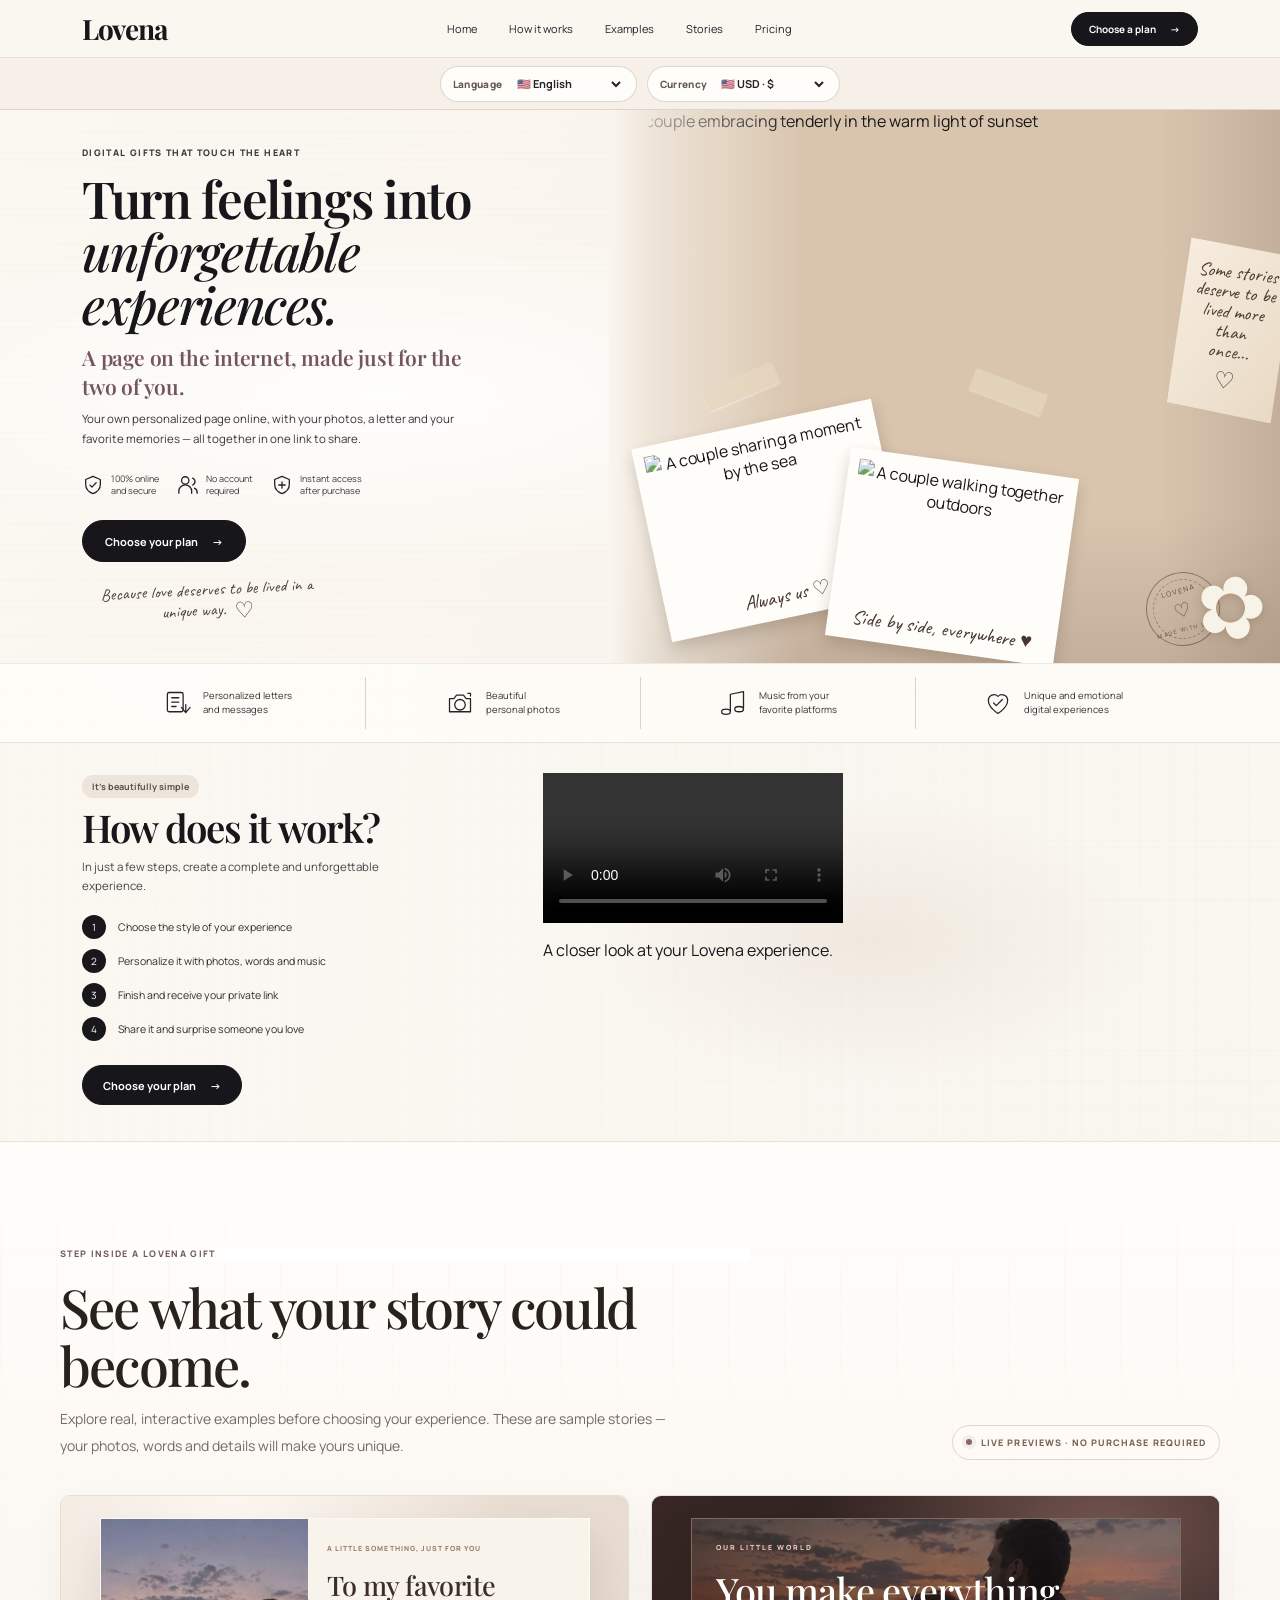
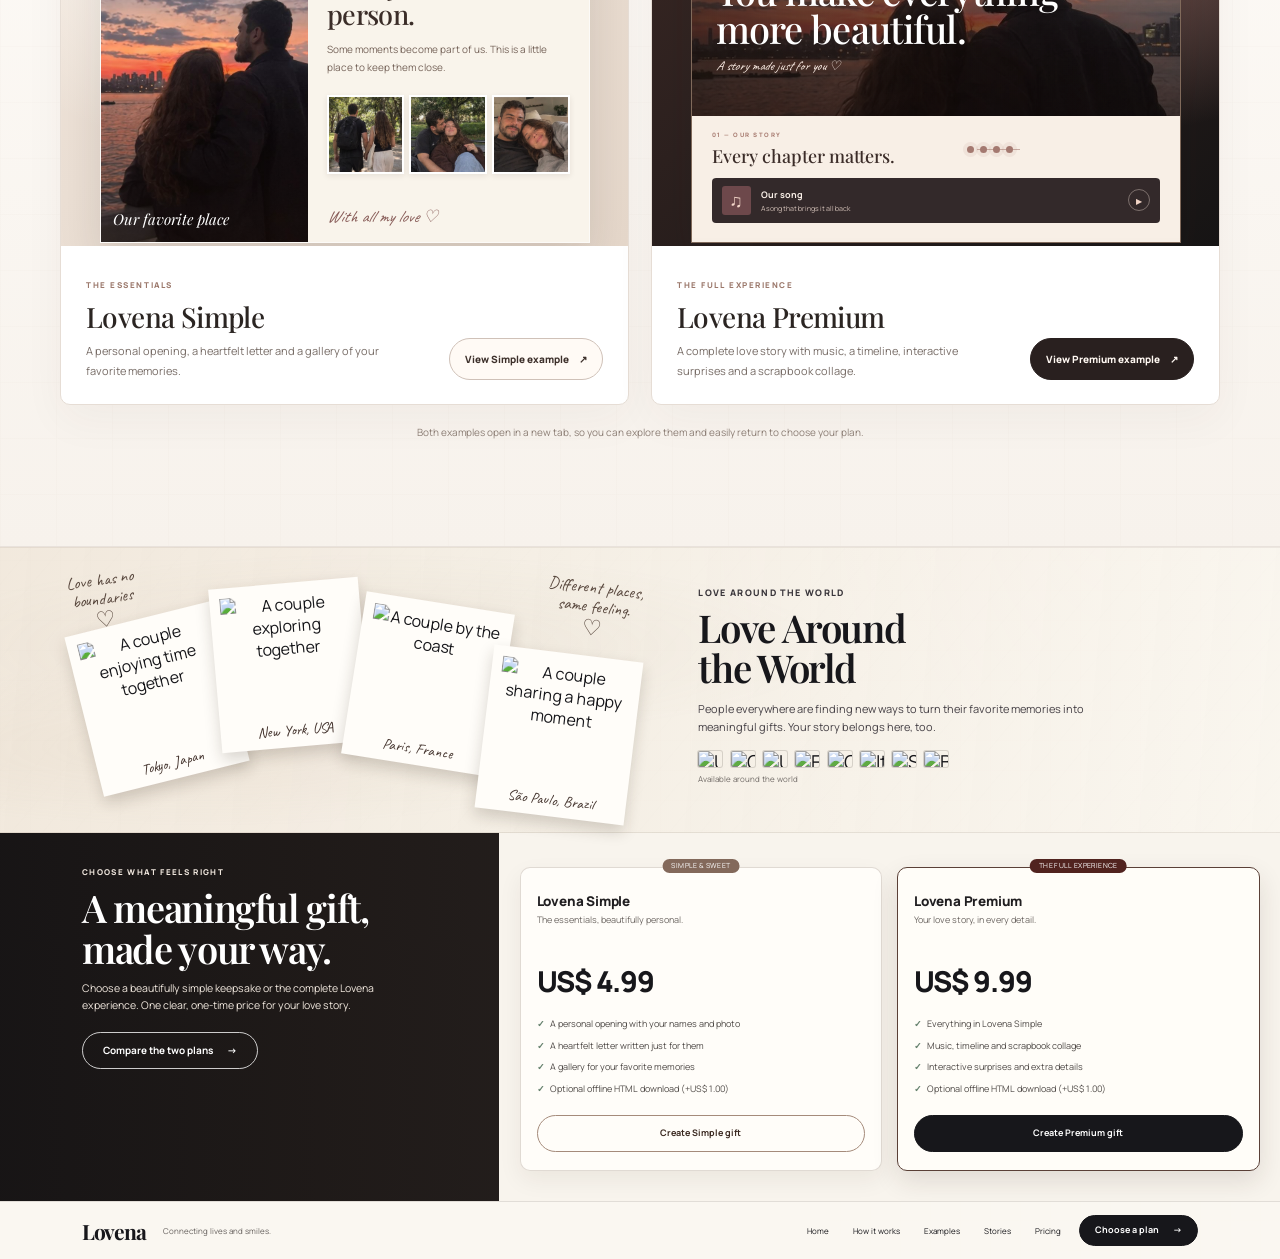
==== index.html @ 1b31ca15 "Add Lovena demo video player to landing page" ====
<!doctype html>
<html lang="en">
<head>
<script src="/assets/google-ads-tag.js"></script>
<script async src="https://www.googletagmanager.com/gtag/js?id=AW-18513830218"></script>
<meta charset="utf-8">
<meta name="viewport" content="width=device-width,initial-scale=1">
<meta name="theme-color" content="#ffffff">
<title>Lovena Studio — Your story, beautifully personal</title>
<meta name="description" content="Create a personalized online page made just for the two of you, with your photos, a personal letter and favorite memories — all in one shareable link.">
<link rel="preconnect" href="https://fonts.googleapis.com">
<link rel="preconnect" href="https://fonts.gstatic.com" crossorigin>
<link href="https://fonts.googleapis.com/css2?family=Caveat:wght@400;500;600;700&family=Manrope:wght@400;500;600;700;800&family=Playfair+Display:ital,wght@0,500;0,600;0,700;1,500;1,600&family=Special+Elite&display=swap" rel="stylesheet">
<style>

:root{
  color-scheme:light;
  --paper:#ffffff;--ink:#171719;--muted:#666970;--pink:#8d646a;
  --line:#dedfe1;--white:#ffffff;--green:#f3f3f2;
  --shadow:0 24px 70px rgba(24,24,27,.10)
}
*{box-sizing:border-box}
html{scroll-behavior:smooth;scroll-padding-top:24px}
body{
  margin:0;background-color:#fff;color:var(--ink);
  background-image:linear-gradient(to right,rgba(24,25,28,.055) 1px,transparent 1px),linear-gradient(to bottom,rgba(24,25,28,.055) 1px,transparent 1px);
  background-size:72px 72px;font-family:'Manrope',sans-serif;
  -webkit-font-smoothing:antialiased
}
a{color:inherit;text-decoration:none}
button{font:inherit;cursor:pointer}
.nav{height:78px;display:flex;align-items:center;justify-content:space-between;max-width:1180px;margin:auto;padding:0 28px;border-bottom:1px solid rgba(25,25,28,.10)}
.brand{font-family:'Playfair Display',serif;font-size:27px;letter-spacing:-1.2px;font-weight:600}
.brand span{color:var(--pink);padding-left:3px}
.navlinks{display:flex;gap:30px;align-items:center;color:#62656a;font-size:13px}
.navlinks>a:not(.navcta):hover,.secondary:hover{color:var(--pink)}
.navcta,.primary{display:inline-flex;align-items:center;justify-content:center;gap:9px;background:#171719;color:#fff;border:1px solid #171719;border-radius:999px;padding:14px 22px;font-size:13px;font-weight:700;transition:transform .2s,background .2s,border-color .2s}
.navcta:hover,.primary:hover{transform:translateY(-2px);background:#38383b;border-color:#38383b;color:#fff}
.hero{max-width:1280px;margin:0 auto;padding:7.4rem 2rem 4rem;display:grid;grid-template-columns:1.02fr .98fr;align-items:center;gap:3rem;min-height:730px;position:relative;isolation:isolate}
.geo-grid{background-image:linear-gradient(to right,rgba(24,25,28,.075) 1px,transparent 1px),linear-gradient(to bottom,rgba(24,25,28,.075) 1px,transparent 1px);background-size:clamp(72px,8vw,116px) clamp(72px,8vw,116px)}
.editorial-hero:before{content:"";position:absolute;inset:0;z-index:-1;pointer-events:none;background:radial-gradient(ellipse at 78% 45%,rgba(239,238,236,.82),transparent 53%)}
.eyebrow{display:inline-flex;align-items:center;gap:9px;border:1px solid #d8d8da;border-radius:99px;padding:9px 13px;font-size:10px;letter-spacing:1.7px;text-transform:uppercase;color:#57595e;background:rgba(255,255,255,.78)}
.dot{width:6px;height:6px;border-radius:50%;background:var(--pink)}
.hero h1{font-family:'Playfair Display',serif;font-size:clamp(50px,6vw,79px);line-height:1.03;letter-spacing:-3.3px;font-weight:500;margin:25px 0 22px;max-width:590px}
.hero h1 em{font-weight:500;color:#777175}
.lead{font-size:16px;line-height:1.85;color:var(--muted);max-width:455px}
.heroactions{display:flex;gap:13px;align-items:center;margin-top:30px;flex-wrap:wrap}
.primary{padding:16px 24px}
.secondary{padding:14px 12px;font-size:13px;color:#55575c;transition:color .2s}
.micro{font-size:11px;color:#85878b;margin-top:18px}
.art{height:515px;position:relative;display:flex;align-items:center;justify-content:center}
.wash{position:absolute;width:400px;height:400px;border-radius:50%;background:radial-gradient(circle,#ecebea 0%,rgba(236,235,234,.65) 48%,rgba(236,235,234,0) 72%);right:7%;top:10%}
.polaroid{position:absolute;background:#fff;padding:12px 12px 48px;box-shadow:0 20px 48px rgba(25,25,27,.15);border:1px solid #e3e2e1}
.photo{overflow:hidden;position:relative;background:linear-gradient(145deg,#a9a9a9,#5d5d60 48%,#353538);display:flex;align-items:center;justify-content:center}
.photo:before,.photo:after{content:'';position:absolute;border-radius:50%;filter:blur(1px)}
.photo:before{width:145px;height:190px;background:#c9c7c6;opacity:.8;left:14%;top:20%}
.photo:after{width:180px;height:210px;background:#454549;opacity:.7;right:4%;bottom:-24%}
.photo svg{position:relative;z-index:2;opacity:.85}
.p1{width:230px;transform:rotate(-9deg);left:6%;top:12%;z-index:2}
.p1 .photo{height:255px}
.p2{width:225px;transform:rotate(8deg);right:3%;top:24%;z-index:3}
.p2 .photo{height:250px;background:linear-gradient(135deg,#8e8d8d,#424246 48%,#66666a)}
.p2 .photo:before{background:#d1cecd;left:30%;top:12%;width:110px;height:180px}
.p2 .photo:after{background:#444448}
.p3{width:190px;transform:rotate(-2deg);left:26%;bottom:1%;z-index:4}
.p3 .photo{height:165px;background:linear-gradient(135deg,#999899,#49494c,#737377)}
.polaroid small{position:absolute;bottom:14px;left:14px;font-family:'Playfair Display',serif;font-style:italic;font-size:16px;color:#353438}
.sticker{position:absolute;z-index:5;right:2%;bottom:10%;background:#fff;padding:16px 18px;box-shadow:0 16px 42px rgba(25,25,27,.12);border:1px solid #e8e7e5;transform:rotate(4deg);font-family:'Playfair Display',serif;font-size:17px}
.sticker span{display:block;font-family:'Manrope',sans-serif;font-size:10px;color:#77797e;margin-top:5px;letter-spacing:.5px}
.scribble{position:absolute;top:5%;right:12%;color:var(--pink);font-family:'Playfair Display',serif;font-style:italic;font-size:20px;transform:rotate(8deg)}
.section{padding:92px 28px;position:relative}
.section-inner{max-width:1100px;margin:auto}
.center{text-align:center}
.kicker{text-transform:uppercase;letter-spacing:2px;font-size:10px;color:var(--pink);font-weight:800}
.section h2{font-family:'Playfair Display',serif;font-size:clamp(36px,4vw,53px);font-weight:500;letter-spacing:-1.7px;margin:15px 0;color:#171719}
.sub{color:var(--muted);line-height:1.8;max-width:510px;margin:0 auto;font-size:14px}
.features{display:grid;grid-template-columns:repeat(3,1fr);gap:18px;margin-top:48px}
.feature{background:rgba(255,255,255,.92);border:1px solid #dedfe1;padding:28px;border-radius:5px;min-height:215px;box-shadow:0 8px 26px rgba(20,20,24,.025);transition:transform .2s,border-color .2s,box-shadow .2s}
.feature:hover{transform:translateY(-4px);border-color:#c9babc;box-shadow:0 18px 36px rgba(20,20,24,.07)}
.feature .num{font-family:'Playfair Display',serif;color:var(--pink);font-size:14px}
.feature h3{font-family:'Playfair Display',serif;font-size:23px;font-weight:500;margin:22px 0 10px;color:#202023}
.feature p{font-size:13px;line-height:1.8;color:#696b70;margin:0}
.showcase{background:rgba(247,247,246,.88);border-top:1px solid rgba(25,25,28,.09);border-bottom:1px solid rgba(25,25,28,.09)}
.showgrid{display:grid;grid-template-columns:1fr 1fr;gap:70px;align-items:center}
.note{background:#fff;padding:34px;max-width:390px;box-shadow:0 25px 65px rgba(24,24,27,.12);transform:rotate(-3deg);border:1px solid #e2e0de}
.note .tiny{font-size:10px;text-transform:uppercase;letter-spacing:1.8px;color:#89868a}
.note h3{font-family:'Playfair Display',serif;font-size:33px;font-weight:500;line-height:1.2;color:#252327}
.note p{font-family:'Playfair Display',serif;font-style:italic;line-height:1.9;color:#626066}
.note .signature{font-family:'Playfair Display',serif;color:var(--pink);font-size:23px}
.showcopy h2{font-size:46px}
.showcopy p{color:var(--muted);line-height:1.9;font-size:14px}
.pillrow{display:flex;gap:9px;flex-wrap:wrap;margin-top:24px}
.pill{border:1px solid #d9d9db;border-radius:99px;padding:9px 12px;font-size:11px;color:#54565a;background:rgba(255,255,255,.75)}
.pricing{max-width:560px;margin:42px auto 0;background:rgba(255,255,255,.97);border:1px solid #dedfe1;padding:35px;border-radius:7px;box-shadow:0 24px 60px rgba(24,24,27,.08);text-align:center}
.oldprice{color:#88898d;text-decoration:line-through;font-size:14px}
.price{font-family:'Playfair Display',serif;font-size:58px;letter-spacing:-2px;margin:5px;color:#171719}
.price small{font-family:'Manrope',sans-serif;font-size:13px;letter-spacing:0;color:#77797e}
.pricecaption{font-size:12px;color:var(--muted)}
.checklist{list-style:none;padding:0;margin:24px auto;text-align:left;max-width:330px}
.checklist li{padding:10px 0;border-bottom:1px solid #ececee;font-size:13px;color:#4c4e52}
.checklist li:before{content:'✳';color:var(--pink);margin-right:10px}
.pricing .primary{width:100%;margin-top:5px}
.photo-credit{font-size:10px;color:#929398}.photo-credit a{text-decoration:underline;text-underline-offset:3px}.foot{border-top:1px solid var(--line);padding:28px;display:flex;justify-content:space-between;gap:15px;max-width:1180px;margin:auto;color:#77797e;font-size:11px;background:rgba(255,255,255,.72)}
.heart{color:var(--pink)}
.studio-language-picker{min-height:32px;padding:4px 8px;gap:4px}.studio-language-picker .language-picker-label{display:inline;font-size:8px}.studio-language-picker .gtranslate_wrapper select,.studio-language-picker .gt_selector{min-width:96px;width:112px;max-width:112px;font-size:10px!important}@media(max-width:700px){.studio-language-picker .language-picker-label{display:none}.studio-language-picker{padding:4px 6px;min-height:30px}.studio-language-picker .gtranslate_wrapper select,.studio-language-picker .gt_selector{width:92px;max-width:92px;min-width:0}}@media(max-width:800px){
  .nav{height:68px;padding:0 20px}.navlinks{gap:10px}.navlinks a:not(.navcta){display:none}
  .hero{grid-template-columns:1fr;padding:5.5rem 22px 55px;gap:12px;min-height:0}
  .geo-grid{background-size:72px 72px}
  .hero h1{font-size:clamp(48px,12vw,68px);letter-spacing:-2.5px}
  .lead{font-size:14px}.art{height:430px;margin:0 -8px}
  .wash{width:300px;height:300px;right:10%;top:12%}
  .p1{width:190px;left:5%;top:10%}.p1 .photo{height:205px}
  .p2{width:185px;right:3%;top:23%}.p2 .photo{height:205px}
  .p3{width:160px;left:26%;bottom:0}.p3 .photo{height:125px}
  .sticker{right:0;bottom:7%;font-size:14px}.scribble{right:7%;top:5%;font-size:16px}
  .section{padding:66px 22px}.features{grid-template-columns:1fr;gap:12px;margin-top:32px}
  .feature{min-height:0;padding:23px}.showgrid{grid-template-columns:1fr;gap:38px}
  .note{margin:0 auto;width:90%;padding:26px}.showcopy h2{font-size:38px}
  .pricing{padding:27px 22px}.foot{padding:25px 22px;flex-direction:column;text-align:center}
}
@media(prefers-reduced-motion:no-preference){
  .polaroid{animation:floatIn .8s ease-out both}.p2{animation-delay:.12s}.p3{animation-delay:.24s}
  @keyframes floatIn{from{opacity:0;translate:0 14px}to{opacity:1;translate:0 0}}
}


/* Real photography in the hero collage */
img,video{max-width:100%;height:auto}
img,svg,video,canvas,audio,iframe,embed,object{vertical-align:middle;display:block}
.hero-photo-main{object-fit:cover;filter:saturate(.82);width:62%;height:82%;position:absolute;top:2%;right:5%;z-index:1;border:1px solid rgba(255,255,255,.8);border-radius:3px;box-shadow:0 28px 76px rgba(25,25,27,.17)}
.photo.real-photo:before,.photo.real-photo:after{display:none}
.photo .photo-img{position:absolute;inset:0;width:100%;height:100%;max-width:none;object-fit:cover;filter:saturate(.82);display:block}
.scribble{z-index:6}
.sticker{z-index:7}
@media(max-width:800px){.hero-photo-main{width:62%;height:82%;right:5%;top:2%;border-radius:3px}.photo .photo-img{width:100%;height:100%}}


/* International markets strip — quiet, editorial and aligned with Lovena's paper palette */
.global-strip{
  min-height:44px;padding:8px clamp(16px,3vw,36px);
  display:flex;align-items:center;justify-content:center;gap:16px;
  background:#faf7f3;border-bottom:1px solid #eee5df;color:#79716d;
  font-family:'Manrope',sans-serif;
}
.global-strip-label{
  font-size:9px;font-weight:800;letter-spacing:1.35px;text-transform:uppercase;
  white-space:nowrap;color:#89766f;
}
.global-tagline{font-size:10px;color:#756d68;letter-spacing:.05px;white-space:nowrap}
.global-tagline strong{font-weight:800;color:#403632}
.global-flags{
  display:flex;align-items:center;justify-content:center;gap:7px;
  flex-wrap:wrap;padding:5px 9px;border:1px solid #eee4dd;
  border-radius:999px;background:rgba(255,255,255,.76);
}
.global-flag{
  display:inline-flex;align-items:center;justify-content:center;
  width:23px;height:16px;overflow:hidden;border-radius:4px;
  border:1px solid rgba(89,66,57,.14);background:#fff;
  box-shadow:0 1px 2px rgba(63,43,35,.05);
  transition:transform .18s ease,box-shadow .18s ease;
}
.global-flag:hover{transform:translateY(-1px);box-shadow:0 3px 7px rgba(63,43,35,.12)}
.global-flag img{width:100%;height:100%;max-width:none;object-fit:cover;display:block}
@media(max-width:800px){
  .global-strip{
    width:100%;min-height:0;flex-direction:column;align-items:center;
    justify-content:center;gap:7px;padding:10px 14px 11px;overflow:visible;
  }
  .global-strip-label{display:block;text-align:center;font-size:8px;line-height:1.4;letter-spacing:1.2px;white-space:normal}
  .global-tagline{white-space:normal;text-align:center;font-size:9px;line-height:1.45;max-width:310px;margin:0 auto}
  .global-flags{
    display:flex;flex-direction:row;flex-wrap:wrap;align-items:center;justify-content:center;
    gap:7px;padding:6px 10px;width:auto;max-width:100%;min-width:0;border-radius:16px;
  }
  .global-flag{width:24px;height:16px;min-width:24px;flex:0 0 24px}
}
@media(max-width:360px){
  .global-strip{padding:9px 10px 10px;gap:6px}
  .global-flags{gap:6px;padding:6px 8px}
  .global-flag{width:22px;height:15px;min-width:22px;flex-basis:22px}
}


/* Lovena Studio creator */
body.lovena-overlay-open{overflow:hidden}
.studio-overlay,.reader-overlay{position:fixed;inset:0;z-index:1000;background:#f8f7f5;overflow:auto;color:#202023}
.studio-overlay[aria-hidden="true"]{display:none}
.reader-overlay[hidden]{display:none!important}
.studio-topbar{position:sticky;top:0;z-index:10;display:flex;align-items:center;justify-content:space-between;gap:16px;padding:15px clamp(16px,3vw,42px);background:rgba(255,255,255,.94);backdrop-filter:blur(14px);border-bottom:1px solid #e4e2df}
.studio-brand-lockup{display:flex;align-items:center;gap:14px;min-width:0}
.studio-brand{font-family:'Playfair Display',serif;font-size:25px;font-weight:600;letter-spacing:-1px}
.studio-brand-sub{height:24px;width:1px;background:#d8d6d3}
.studio-eyebrow{font-size:9px;color:#77737a;letter-spacing:1.5px;text-transform:uppercase;font-weight:800}
.studio-top-actions{display:flex;align-items:center;gap:10px}
.studio-quiet-btn,.studio-icon-btn{border:1px solid #e0ddda;background:#fff;color:#454248;border-radius:999px;padding:10px 14px;font-size:11px;font-weight:700}
.studio-icon-btn{width:38px;height:38px;padding:0;font-size:20px;display:inline-grid;place-items:center}
.studio-quiet-btn:hover,.studio-icon-btn:hover{border-color:#a8898e;background:#fbf8f7}
.studio-progress-wrap{max-width:1370px;margin:0 auto;padding:18px clamp(16px,3vw,42px) 0}
.studio-progress-labels{display:flex;justify-content:space-between;gap:10px;color:#858188;font-size:10px;margin-bottom:8px}
.studio-progress-track{height:3px;background:#e5e2df;border-radius:5px;overflow:hidden}
.studio-progress-fill{height:100%;background:#8d646a;width:16.66%;transition:width .3s ease}
.studio-layout{max-width:1370px;margin:0 auto;padding:28px clamp(16px,3vw,42px) 52px;display:grid;grid-template-columns:205px minmax(0,1fr) 280px;gap:30px;align-items:start}
.studio-steps{position:sticky;top:100px;padding-top:6px}
.studio-steps-heading{font-size:9px;color:#99959a;font-weight:800;letter-spacing:1.6px;text-transform:uppercase;margin:0 0 15px 8px}
.studio-step-nav{width:100%;display:flex;align-items:center;text-align:left;gap:12px;border:0;background:transparent;border-radius:10px;padding:12px 10px;color:#868188;margin-bottom:4px}
.studio-step-nav:hover{background:#f0eeeb;color:#2d2b2f}
.studio-step-nav.active{background:#fff;color:#262327;box-shadow:0 4px 16px rgba(43,37,39,.055)}
.studio-step-nav.complete .studio-step-num{background:#eee6e5;color:#805b60}
.studio-step-num{width:30px;height:30px;flex:0 0 30px;border-radius:50%;border:1px solid #e4dfdc;display:grid;place-items:center;font-size:10px;font-weight:800}
.studio-step-nav.active .studio-step-num{background:#29262a;border-color:#29262a;color:#fff}
.studio-step-text strong{display:block;font-size:11px;font-weight:800}
.studio-step-text small{display:block;color:#9b969b;font-size:9px;margin-top:4px}
.studio-main{min-width:0}
.studio-step-kicker{color:#97747a;font-size:9px;letter-spacing:1.9px;text-transform:uppercase;font-weight:800}
.studio-step-title{font-family:'Playfair Display',serif;font-size:clamp(32px,3vw,43px);line-height:1.1;letter-spacing:-1.5px;font-weight:500;margin:12px 0 12px;color:#242126}
.studio-step-intro{font-size:13px;line-height:1.8;color:#777179;max-width:600px;margin:0 0 26px}
.studio-form-card{background:#fff;border:1px solid #e6e1de;border-radius:15px;padding:clamp(18px,2.2vw,30px);box-shadow:0 14px 38px rgba(46,38,40,.035)}
.studio-field-grid{display:grid;grid-template-columns:1fr 1fr;gap:18px}
.studio-field{display:flex;flex-direction:column;gap:8px;min-width:0;margin-bottom:18px}
.studio-field:last-child{margin-bottom:0}
.studio-field label,.studio-label{font-size:10px;color:#4f4a51;font-weight:800;letter-spacing:.2px}
.studio-field input,.studio-field select,.studio-field textarea{width:100%;min-width:0;border:1px solid #ded9d7;border-radius:8px;background:#fff;color:#262327;padding:13px 14px;font-family:'Manrope',sans-serif;font-size:12px;outline:none;transition:border-color .15s,box-shadow .15s}
.studio-field input:focus,.studio-field select:focus,.studio-field textarea:focus{border-color:#a98187;box-shadow:0 0 0 3px rgba(141,100,106,.10)}
.studio-field textarea{min-height:220px;line-height:1.9;resize:vertical}
.studio-hint{font-size:10px;color:#989199;line-height:1.7;margin-top:1px}
.studio-inline-tip{display:flex;align-items:flex-start;gap:11px;border:1px solid #e9e1df;background:#fbf8f7;padding:14px 15px;border-radius:9px;color:#72686c;font-size:10px;line-height:1.7;margin-top:20px}
.studio-inline-tip b{color:#60464c}
.studio-memory-grid{display:grid;grid-template-columns:repeat(3,minmax(0,1fr));gap:12px;margin-bottom:22px}
.studio-memory-card{min-width:0}
.studio-photo-drop{height:190px;position:relative;display:flex;align-items:center;justify-content:center;overflow:hidden;border-radius:9px;border:1px dashed #cfc6c4;background:#f8f6f4;cursor:pointer;text-align:center}
.studio-photo-drop:hover{border-color:#9b7279;background:#f4efed}
.studio-photo-drop img{position:absolute;inset:0;width:100%;height:100%;object-fit:cover}
.studio-photo-drop input{position:absolute;inset:0;width:100%;height:100%;opacity:0;cursor:pointer}
.studio-photo-empty{position:relative;z-index:1;display:flex;flex-direction:column;gap:8px;align-items:center;padding:12px;color:#8e858a;font-size:10px}
.studio-photo-empty .plus{font-size:24px;color:#997980}
.studio-memory-caption{width:100%;margin-top:8px;border:1px solid #e2ddda;border-radius:7px;padding:10px;font-size:10px;background:#fff;outline:none}
.studio-remove-photo{border:0;background:rgba(32,28,29,.78);color:#fff;border-radius:50%;width:25px;height:25px;position:absolute;z-index:2;top:7px;right:7px;display:grid;place-items:center}
.studio-upload-count{font-size:10px;color:#8a848a;margin-top:-10px}
.studio-writing-prompt{display:flex;justify-content:space-between;align-items:center;gap:12px;flex-wrap:wrap;margin:-7px 0 14px}
.studio-pill-button{border:1px solid #ded4d4;border-radius:999px;padding:9px 13px;background:#fbf7f6;color:#855d64;font-size:10px;font-weight:800}
.studio-pill-button:hover{background:#f2e8e7}
.studio-theme-grid{display:grid;grid-template-columns:repeat(3,minmax(0,1fr));gap:12px}
.studio-theme-card{border:1px solid #dedad7;border-radius:10px;background:#fff;text-align:left;padding:8px;cursor:pointer;min-width:0}
.studio-theme-card.selected{border:2px solid #8d646a;padding:7px;box-shadow:0 0 0 3px rgba(141,100,106,.08)}
.studio-theme-card:hover{transform:translateY(-2px)}
.studio-theme-art{height:108px;border-radius:6px;display:flex;align-items:center;justify-content:center;margin-bottom:10px;overflow:hidden}
.studio-theme-art .mini-paper{height:74px;width:65px;padding:9px 7px;display:flex;flex-direction:column;gap:7px;box-shadow:0 9px 20px #00000018;transform:rotate(-4deg)}
.studio-theme-art .mini-line{height:3px;border-radius:2px;width:100%}
.studio-theme-card strong{font-size:11px;display:block;margin:2px 3px;color:#302b30}
.studio-theme-card small{font-size:9px;line-height:1.5;color:#8a838a;display:block;margin:5px 3px 4px}
.studio-review-box{display:grid;grid-template-columns:1fr 1fr;gap:10px;margin-bottom:18px}
.studio-review-stat{padding:15px;border:1px solid #e7e2df;background:#fff;border-radius:9px}
.studio-review-stat span{font-size:9px;text-transform:uppercase;letter-spacing:1px;color:#978e93;display:block;margin-bottom:7px}
.studio-review-stat strong{font-size:12px;color:#3a343a}
.studio-final-note{padding:16px;border-radius:9px;background:#f8f4f2;color:#74686e;font-size:10px;line-height:1.8;border:1px solid #ebe2df}
.studio-controls{display:flex;align-items:center;justify-content:space-between;gap:12px;margin-top:20px}
.studio-control-left,.studio-control-right{display:flex;align-items:center;gap:9px;flex-wrap:wrap}
.studio-back-btn,.studio-next-btn,.studio-export-btn{border-radius:999px;padding:13px 19px;font-size:11px;font-weight:800}
.studio-back-btn{background:transparent;border:1px solid #ded9d7;color:#625a62}
.studio-next-btn{background:#282529;border:1px solid #282529;color:#fff}
.studio-next-btn:hover{background:#4a4147}
.studio-export-btn{background:#fff;border:1px solid #d5c9c8;color:#815d63}
.studio-next-btn:disabled{opacity:.45;cursor:not-allowed}
.studio-aside{position:sticky;top:102px}
.studio-aside-card{background:#fff;border:1px solid #e5dfdc;border-radius:14px;padding:18px;box-shadow:0 14px 35px rgba(46,38,40,.04)}
.studio-aside-label{font-size:9px;font-weight:800;letter-spacing:1.5px;text-transform:uppercase;color:#9a8b90}
.studio-mini-cover{margin-top:14px;min-height:235px;border-radius:9px;padding:18px 16px;display:flex;flex-direction:column;justify-content:space-between;overflow:hidden;position:relative;background:#f3e9e6;color:#3c3035}
.studio-mini-cover:after{content:"";position:absolute;width:150px;height:150px;border-radius:50%;background:rgba(255,255,255,.35);right:-62px;top:20px}
.studio-mini-overline{font-size:8px;text-transform:uppercase;letter-spacing:1.5px;position:relative;z-index:1}
.studio-mini-title{font-family:'Playfair Display',serif;font-size:25px;line-height:1.1;position:relative;z-index:1;overflow-wrap:anywhere}
.studio-mini-from{font-size:9px;position:relative;z-index:1}
.studio-mini-photo{width:100%;height:90px;border-radius:6px;object-fit:cover;margin:10px 0;position:relative;z-index:1}
.studio-aside-small{font-size:10px;line-height:1.8;color:#8b8489;margin:13px 2px 0}
.studio-aside-check{border-top:1px solid #eee9e6;margin-top:15px;padding-top:12px;font-size:10px;line-height:1.9;color:#777077}
.studio-aside-check span{display:block}
.studio-aside-check b{color:#816269}
.studio-toast{position:fixed;z-index:1300;bottom:24px;left:50%;transform:translate(-50%,15px);background:#282529;color:#fff;border-radius:999px;padding:13px 18px;max-width:calc(100vw - 32px);font-size:11px;box-shadow:0 14px 35px #0002;opacity:0;pointer-events:none;transition:opacity .2s,transform .2s}
.studio-toast.show{opacity:1;transform:translate(-50%,0)}
/* Recipient story experience */
.reader-overlay{z-index:1100;display:flex;align-items:stretch;justify-content:center;background:#f5f1ee}
.reader-shell{width:100%;min-height:100%;padding:24px clamp(16px,5vw,64px) 44px;display:flex;flex-direction:column;align-items:center;justify-content:center;position:relative}
.reader-topline{position:absolute;top:20px;left:clamp(16px,4vw,52px);right:clamp(16px,4vw,52px);display:flex;align-items:center;justify-content:space-between;gap:12px}
.reader-logo{font-family:'Playfair Display',serif;font-size:23px;letter-spacing:-1px}
.reader-logo small{font-family:'Manrope',sans-serif;font-size:8px;color:#827b7a;letter-spacing:1.4px;text-transform:uppercase;display:block;margin-top:3px}
.reader-close{border:1px solid #dcd5d1;border-radius:50%;width:38px;height:38px;background:#fff;color:#51494c;font-size:20px}
.reader-progress{display:flex;gap:5px;position:absolute;top:83px;left:50%;transform:translateX(-50%)}
.reader-progress span{display:block;width:28px;height:3px;border-radius:5px;background:#dfd7d3}
.reader-progress span.active{background:#946e75}
.reader-card{width:min(650px,100%);margin:68px auto 22px;padding:clamp(25px,5vw,58px);border:1px solid rgba(110,88,89,.14);border-radius:15px;background:#fff;box-shadow:0 28px 85px rgba(48,35,35,.10);animation:readerEnter .45s ease both}
.reader-card[data-theme="rose"]{background:#fffaf8;color:#3b2c31}
.reader-card[data-theme="classic"]{background:#fff;color:#29272a}
.reader-card[data-theme="midnight"]{background:#242226;color:#f8f0ec;border-color:#41363b}
.reader-overline{font-size:9px;letter-spacing:2px;text-transform:uppercase;color:#9b7b80;font-weight:800}
.reader-card[data-theme="midnight"] .reader-overline{color:#d2a8ae}
.reader-title{font-family:'Playfair Display',serif;font-size:clamp(35px,6vw,58px);line-height:1.08;font-weight:500;letter-spacing:-1.5px;margin:20px 0}
.reader-copy{font-family:'Playfair Display',serif;font-size:17px;line-height:1.95;color:#676067;white-space:normal}
.reader-card[data-theme="midnight"] .reader-copy{color:#d1c7cc}
.reader-name{font-family:'Playfair Display',serif;font-size:20px;font-style:italic;color:#906b73}
.reader-action{display:inline-flex;align-items:center;justify-content:center;gap:10px;margin-top:28px;background:#2b272b;color:#fff;border:0;border-radius:999px;padding:15px 23px;font-size:11px;font-weight:800}
.reader-card[data-theme="midnight"] .reader-action{background:#f4e7e6;color:#292327}
.reader-photo-grid{display:grid;grid-template-columns:repeat(2,minmax(0,1fr));gap:12px;margin:25px 0}
.reader-photo-grid figure{margin:0;min-width:0}
.reader-photo-grid img{width:100%;height:230px;object-fit:cover;border-radius:7px}
.reader-photo-grid figcaption{font-size:10px;line-height:1.5;color:#897f83;margin-top:8px}
.reader-empty-memory{border:1px dashed #d8ceca;background:rgba(255,255,255,.35);border-radius:8px;padding:25px;text-align:center;font-size:11px;color:#94878b;line-height:1.8}
.reader-music{display:inline-flex;align-items:center;gap:9px;padding:12px 14px;border:1px solid #ded1d0;border-radius:8px;font-size:10px;color:#7b5d63;margin-top:12px}
.reader-card[data-theme="midnight"] .reader-music{border-color:#615056;color:#f0ccd1}
.reader-footer-note{text-align:center;color:#8a8183;font-size:10px;letter-spacing:.6px}
@keyframes readerEnter{from{opacity:0;transform:translateY(9px)}to{opacity:1;transform:translateY(0)}}
@media(max-width:1050px){
.studio-layout{grid-template-columns:170px minmax(0,1fr);gap:22px}
.studio-aside{display:none}
}
@media(max-width:700px){
.studio-topbar{padding:12px 14px}
.studio-brand{font-size:23px}
.studio-brand-sub,.studio-eyebrow{display:none}
.studio-top-actions{gap:6px}
.studio-quiet-btn{padding:10px 11px;font-size:10px}
.studio-layout{display:block;padding:14px 15px 34px}
.studio-progress-wrap{padding:14px 15px 0}
.studio-steps{position:static;padding:0 0 17px;overflow-x:auto;display:flex;gap:6px}
.studio-steps-heading{display:none}
.studio-step-nav{width:auto;flex:1 0 auto;display:flex;justify-content:center;gap:7px;padding:8px 9px;border:1px solid #e6e0dd;border-radius:9px;margin:0;background:#fff}
.studio-step-nav .studio-step-text{display:none}
.studio-step-num{width:25px;height:25px;flex-basis:25px;font-size:9px}
.studio-step-nav.active{background:#282529;color:#fff;border-color:#282529}
.studio-step-nav.active .studio-step-num{background:#fff;color:#282529;border-color:#fff}
.studio-step-nav.complete .studio-step-num{background:#efe4e4;color:#805b60}
.studio-step-title{font-size:35px;margin:9px 0 9px}
.studio-step-intro{font-size:12px;margin-bottom:20px}
.studio-form-card{padding:17px;border-radius:12px}
.studio-field-grid{grid-template-columns:1fr;gap:14px}
.studio-memory-grid{grid-template-columns:repeat(2,minmax(0,1fr));gap:10px}
.studio-memory-card:last-child{grid-column:1/-1;max-width:calc(50% - 5px)}
.studio-photo-drop{height:150px}
.studio-memory-caption{font-size:10px;padding:9px 8px}
.studio-field textarea{min-height:210px}
.studio-theme-grid{gap:8px}
.studio-theme-art{height:84px}
.studio-theme-card{padding:6px}
.studio-theme-card.selected{padding:5px}
.studio-theme-card strong{font-size:10px}
.studio-theme-card small{font-size:8px}
.studio-review-box{grid-template-columns:1fr 1fr}
.studio-controls{align-items:stretch;flex-direction:column-reverse}
.studio-control-left,.studio-control-right{width:100%;display:grid;grid-template-columns:1fr 1fr}
.studio-control-left:empty{display:none}
.studio-back-btn,.studio-next-btn,.studio-export-btn{padding:13px 10px;text-align:center}
.studio-control-right .studio-next-btn:only-child{grid-column:1/-1}
.reader-shell{padding:20px 15px 28px;justify-content:flex-start}
.reader-topline{top:15px;left:16px;right:16px}
.reader-progress{top:72px}
.reader-card{margin:105px auto 18px;padding:25px 20px;border-radius:12px}
.reader-title{font-size:39px}
.reader-copy{font-size:16px;line-height:1.85}
.reader-photo-grid{grid-template-columns:1fr 1fr;gap:9px}
.reader-photo-grid img{height:155px}
.reader-photo-grid figcaption{font-size:9px}
.reader-footer-note{font-size:9px;line-height:1.7;max-width:320px}
}
@media(prefers-reduced-motion:reduce){.studio-theme-card,.studio-progress-fill,.reader-card,.studio-toast{animation:none;transition:none}}


/* The story preview must be a real full-screen layer and respect the hidden state. */
.reader-overlay{position:fixed;inset:0;overflow:auto}
.reader-overlay[hidden]{display:none!important}
/* Immersive Lovena story experience */
.reader-card{position:relative;overflow:hidden;min-height:430px}
.reader-card[data-theme="rose"]{background:linear-gradient(145deg,#fffaf8,#f8efec)}
.reader-card[data-theme="classic"]{background:linear-gradient(145deg,#fff,#f5f3ef)}
.reader-card[data-theme="midnight"]{background:radial-gradient(circle at 100% 0%,#53434d,#242226 58%)}
.reader-overline{display:flex;align-items:center;gap:9px}
.reader-overline:before{content:"";width:18px;height:1px;background:currentColor;opacity:.6}
.reader-actions{display:flex;justify-content:space-between;align-items:center;gap:12px;flex-wrap:wrap;margin-top:24px}
.reader-back-action{border:1px solid #e0d7d4;background:rgba(255,255,255,.55);color:#75666d;border-radius:999px;padding:12px 16px;font-size:10px;font-weight:800}
.reader-cover-art{min-height:185px;position:relative;display:flex;align-items:center;justify-content:center;margin:20px 0 15px;isolation:isolate}
.reader-cover-art:before,.reader-cover-art:after{content:"";position:absolute;border:1px solid rgba(147,112,117,.22);border-radius:50%;width:190px;height:190px;animation:readerOrbit 24s linear infinite;z-index:-1}
.reader-cover-art:after{width:250px;height:250px;border-style:dashed;animation-direction:reverse;animation-duration:38s}
.reader-cover-polaroid{background:#fff;padding:9px 9px 34px;width:142px;box-shadow:0 22px 45px rgba(49,35,39,.16);transform:rotate(-6deg);color:#54464b;transition:transform .45s cubic-bezier(.2,.7,.2,1);position:relative}
.reader-cover-polaroid:hover{transform:rotate(0deg) translateY(-5px)}
.reader-cover-polaroid img{width:100%;height:145px;object-fit:cover}
.reader-cover-polaroid figcaption{font-family:'Playfair Display',serif;font-style:italic;font-size:12px;margin:10px 3px 0;white-space:nowrap;overflow:hidden;text-overflow:ellipsis}
.reader-cover-empty{width:142px;height:178px;padding:15px;background:#fff;box-shadow:0 22px 45px rgba(49,35,39,.16);transform:rotate(-6deg);display:flex;align-items:center;justify-content:center;text-align:center;font-family:'Playfair Display',serif;font-size:17px;color:#98777d}
.reader-cover-stamp{position:absolute;right:calc(50% - 125px);top:6px;width:52px;height:52px;display:grid;place-items:center;border:1px solid #d8bfc1;border-radius:50%;color:#986d75;font-size:24px;transform:rotate(13deg);background:rgba(255,255,255,.62)}
.reader-cover-date{text-align:center;color:#96838a;font-size:9px;letter-spacing:1.3px;text-transform:uppercase;margin:12px 0 2px}
.reader-cover-title{text-align:center;font-family:'Playfair Display',serif;font-size:clamp(37px,6vw,58px);line-height:1.08;letter-spacing:-1.3px;margin:20px 0 13px;font-weight:500}
.reader-cover-title em{color:#98747a;font-weight:500}
.reader-cover-lead{text-align:center;max-width:400px;margin:0 auto;color:#73696f;font-size:12px;line-height:1.9}
.reader-photo-wall{display:grid;grid-template-columns:repeat(3,minmax(0,1fr));gap:15px;align-items:start;margin:28px 0 20px}
.reader-polaroid{appearance:none;display:block;width:100%;min-width:0;padding:8px 8px 29px;border:1px solid #ece6e3;background:#fff;box-shadow:0 12px 25px rgba(53,40,44,.10);cursor:pointer;text-align:left;transform:rotate(var(--tilt,-2deg));transition:transform .28s ease,box-shadow .28s ease;position:relative}
.reader-polaroid:nth-child(2){--tilt:3deg;margin-top:15px}
.reader-polaroid:nth-child(3){--tilt:-1deg;margin-top:5px}
.reader-polaroid:hover,.reader-polaroid:focus-visible{transform:rotate(0deg) translateY(-5px);box-shadow:0 20px 33px rgba(53,40,44,.16);z-index:2}
.reader-polaroid img{width:100%;height:clamp(118px,20vw,190px);object-fit:cover;background:#f0e9e7}
.reader-polaroid figcaption,.reader-polaroid .reader-polaroid-caption{font-family:'Playfair Display',serif;font-style:italic;font-size:12px;color:#5f5258;display:block;margin:9px 2px 0;line-height:1.35;overflow-wrap:anywhere}
.reader-polaroid .reader-polaroid-no{position:absolute;bottom:8px;right:10px;font-family:'Manrope',sans-serif;font-size:7px;letter-spacing:1.1px;text-transform:uppercase;color:#a59a9e}
.reader-photo-wall.is-empty{grid-template-columns:1fr}
.reader-photo-grid{display:none}
.reader-letter-paper{position:relative;padding:clamp(20px,4vw,34px);margin:22px 0 0;background:repeating-linear-gradient(to bottom,#fffdf9 0,#fffdf9 29px,#eee7e1 30px);border:1px solid #eee5df;box-shadow:0 13px 28px rgba(56,43,46,.06)}
.reader-letter-paper:before{content:"";position:absolute;top:0;bottom:0;left:29px;border-left:1px solid #e8c5c6;opacity:.7}
.reader-letter-body{font-family:'Playfair Display',serif;font-size:16px;line-height:1.9;white-space:normal;position:relative;padding-left:15px;color:#5e5258}
.reader-signoff{font-family:'Playfair Display',serif;font-size:22px;font-style:italic;color:#946e75;margin:23px 0 2px;position:relative;padding-left:15px}
.reader-music-stage{text-align:center;padding:15px 0 4px}
.reader-vinyl{height:132px;width:132px;border-radius:50%;margin:12px auto 22px;background:repeating-radial-gradient(circle,#302b2e 0,#302b2e 3px,#474046 4px,#2b282b 7px);box-shadow:0 16px 30px rgba(40,29,35,.17);display:grid;place-items:center;animation:readerSpin 12s linear infinite}
.reader-vinyl-label{width:45px;height:45px;border-radius:50%;background:#e2c8c3;display:grid;place-items:center;color:#5a424b;font-size:19px;border:2px solid #f3e7e3}
.reader-music-empty{max-width:350px;margin:0 auto;border:1px dashed #dbcac7;border-radius:10px;padding:23px 16px;color:#8c787e;background:rgba(255,255,255,.45);font-size:11px;line-height:1.8}
.reader-track-frame{width:100%;max-width:410px;border:0;border-radius:12px;display:block;margin:18px auto 8px}
.reader-activity-grid{display:grid;grid-template-columns:1fr 1fr;gap:13px;margin:23px 0 10px}
.reader-activity-card{border:1px solid #e8dfdc;background:rgba(255,255,255,.65);border-radius:10px;padding:14px;min-width:0}
.reader-activity-heading{font-family:'Playfair Display',serif;font-size:19px;line-height:1.25;color:#4a3b42;margin:0 0 7px}
.reader-activity-desc{font-size:9px;line-height:1.65;color:#897a81;margin:0 0 12px}
.reader-doodle-canvas{display:block;width:100%;height:auto;aspect-ratio:1.8 / 1;border:1px solid #e6dcda;border-radius:7px;background:#fffefb;touch-action:none;cursor:crosshair}
.reader-doodle-tools{display:flex;align-items:center;gap:6px;flex-wrap:wrap;margin-top:8px}
.reader-doodle-tools input[type=color]{width:28px;height:27px;border:1px solid #e5dcd9;background:#fff;border-radius:5px;padding:2px}
.reader-tool-button{border:1px solid #e1d7d5;background:#fff;border-radius:6px;padding:7px 8px;font-size:8px;color:#77656d;font-weight:800}
.reader-wall-form{display:flex;flex-direction:column;gap:7px}
.reader-wall-form input,.reader-wall-form textarea{width:100%;min-width:0;border:1px solid #e7ddda;border-radius:6px;background:#fffdfc;padding:9px;font:10px 'Manrope',sans-serif;color:#42383d;outline:none}
.reader-wall-form textarea{resize:vertical;min-height:65px;line-height:1.6}
.reader-wall-form input:focus,.reader-wall-form textarea:focus{border-color:#b18c92}
.reader-wall-submit{border:0;background:#8d646a;color:#fff;border-radius:999px;padding:9px 12px;font-size:9px;font-weight:800}
.reader-wall-list{display:flex;flex-direction:column;gap:7px;max-height:175px;overflow:auto;margin-top:9px}
.reader-wall-note{background:#fffdfb;border:1px solid #eee6e2;padding:9px;border-radius:7px}
.reader-wall-note strong{font-size:8px;letter-spacing:.3px;color:#8d646a;display:block;margin-bottom:4px}
.reader-wall-note p{font-size:9px;color:#6c6066;line-height:1.65;margin:0;overflow-wrap:anywhere}
.reader-wall-empty{font-size:9px;line-height:1.7;color:#9b8f94;padding:10px 0}
.reader-local-note{font-size:8px;line-height:1.6;color:#a1979b;margin-top:8px}
.reader-celebration{position:relative;min-height:70px;display:flex;align-items:center;justify-content:center;overflow:visible}
.reader-love-button{display:inline-flex;align-items:center;justify-content:center;gap:9px;margin-top:13px;padding:13px 18px;border:1px solid #d8c3c5;border-radius:999px;background:#fff;color:#8e636d;font-size:10px;font-weight:800;transition:transform .2s}
.reader-love-button:hover{transform:translateY(-3px) scale(1.02)}
.reader-heart-count{font-variant-numeric:tabular-nums;border-radius:99px;background:#f0e3e2;padding:3px 7px;font-size:9px}
.reader-floating-heart{position:absolute;font-size:25px;color:#b67f88;pointer-events:none;left:50%;bottom:0;animation:readerHeartRise 1.5s ease-out forwards;--shift:0px}
.reader-ending-art{margin:5px auto 23px;display:flex;justify-content:center;align-items:center;gap:0;height:85px}
.reader-ending-heart{height:69px;width:69px;border-radius:50%;display:grid;place-items:center;border:1px solid #e5ced0;background:rgba(255,255,255,.6);color:#a4777e;font-size:33px;box-shadow:0 10px 26px rgba(91,59,65,.07);animation:readerPulse 2.8s ease-in-out infinite}
.reader-photo-overlay{position:fixed;inset:0;z-index:1250;display:flex;align-items:center;justify-content:center;padding:25px;background:rgba(34,28,32,.90);backdrop-filter:blur(8px)}
.reader-photo-overlay[hidden]{display:none!important}
.reader-photo-lightbox{width:min(640px,100%);position:relative;padding:13px 13px 35px;background:#fff;box-shadow:0 24px 80px #0005;transform:rotate(-1.5deg);animation:readerEnter .25s ease both}
.reader-photo-lightbox img{width:100%;max-height:67vh;object-fit:contain;background:#eee8e6}
.reader-photo-lightbox figcaption{font-family:'Playfair Display',serif;font-size:17px;font-style:italic;color:#5b4e54;margin:12px 3px 0}
.reader-lightbox-close{position:absolute;right:-12px;top:-12px;width:34px;height:34px;border-radius:50%;background:#fff;border:1px solid #e4dadd;color:#5d5056;font-size:19px}
.reader-only-back{margin-top:10px}
@keyframes readerOrbit{to{transform:rotate(360deg)}}
@keyframes readerSpin{to{transform:rotate(360deg)}}
@keyframes readerPulse{0%,100%{transform:scale(1)}50%{transform:scale(1.055)}}
@keyframes readerHeartRise{0%{opacity:0;transform:translate3d(0,12px,0) scale(.65)}15%{opacity:1}100%{opacity:0;transform:translate3d(var(--shift),-110px,0) rotate(22deg) scale(1.25)}}
.studio-feature-options{display:grid;grid-template-columns:1fr 1fr;gap:13px}
.studio-feature-toggle{width:100%;display:flex;flex-direction:column;align-items:flex-start;gap:10px;text-align:left;border:1px solid #e4ddda;border-radius:11px;background:#fff;padding:17px;cursor:pointer}
.studio-feature-toggle[aria-pressed="true"]{border-color:#a78087;background:#fbf6f5;box-shadow:0 0 0 3px rgba(141,100,106,.07)}
.studio-feature-icon{height:38px;width:38px;border-radius:10px;background:#f3e8e6;color:#946e75;display:grid;place-items:center;font-size:21px}
.studio-feature-toggle strong{font-size:12px;color:#3e363c}
.studio-feature-toggle span{font-size:10px;line-height:1.7;color:#8c8188}
.studio-feature-status{font-size:9px;font-weight:800;color:#926d74;text-transform:uppercase;letter-spacing:1.2px}
@media(max-width:700px){
.reader-card{min-height:0;padding:23px 17px;margin-top:98px}
.reader-cover-art{min-height:150px;margin:15px 0}
.reader-cover-art:after{width:215px;height:215px}
.reader-cover-polaroid{width:125px;padding:7px 7px 29px}
.reader-cover-polaroid img{height:126px}
.reader-cover-empty{width:125px;height:155px;font-size:15px}
.reader-cover-stamp{right:calc(50% - 112px);width:42px;height:42px;font-size:20px}
.reader-cover-title{font-size:41px}
.reader-photo-wall{grid-template-columns:repeat(2,minmax(0,1fr));gap:11px;margin:20px 0}
.reader-polaroid:nth-child(3){grid-column:1/-1;width:calc(50% - 6px);justify-self:center;margin-top:0}
.reader-polaroid img{height:clamp(130px,43vw,190px)}
.reader-polaroid:nth-child(3) img{height:150px}
.reader-photo-grid{display:none}
.reader-letter-paper:before{left:23px}
.reader-letter-body{font-size:15px;padding-left:9px}
.reader-signoff{padding-left:9px}
.reader-vinyl{width:112px;height:112px}
.reader-vinyl-label{width:39px;height:39px}
.reader-activity-grid{grid-template-columns:1fr;gap:11px}
.reader-activity-card{padding:13px}
.reader-doodle-canvas{aspect-ratio:1.9 / 1}
.reader-wall-list{max-height:200px}
.reader-ending-art{height:70px}
.reader-ending-heart{height:60px;width:60px}
.studio-feature-options{grid-template-columns:1fr}
.studio-feature-toggle{display:grid;grid-template-columns:42px 1fr;column-gap:12px;align-items:center}
.studio-feature-icon{grid-row:span 3}
.studio-feature-toggle span,.studio-feature-status{grid-column:2}
}
@media(prefers-reduced-motion:reduce){
.reader-cover-art:before,.reader-cover-art:after,.reader-vinyl,.reader-ending-heart,.reader-floating-heart{animation:none!important}
.reader-polaroid,.reader-cover-polaroid,.reader-love-button{transition:none!important}
}

.studio-custom-grid{display:grid;grid-template-columns:repeat(2,minmax(0,1fr));gap:16px 18px;margin:18px 0}.studio-custom-section{border-top:1px solid #e3dedb;padding-top:24px;margin-top:24px}.studio-custom-section h2{font:500 23px/1.2 'Playfair Display',Georgia,serif;margin:0 0 8px;color:#292528}.studio-custom-grid .studio-field textarea{width:100%;min-height:78px;border:1px solid #ddd6d3;background:#fff;padding:12px 13px;font:12px/1.65 Manrope,Arial,sans-serif;color:#292528;border-radius:7px;resize:vertical}.studio-custom-grid .studio-field input[type=color]{width:100%;height:44px;padding:4px;border:1px solid #ddd6d3;border-radius:7px;background:#fff;cursor:pointer}.studio-section-list{border:1px solid #e5dfdc;border-radius:9px;overflow:hidden;margin:16px 0}.studio-section-row{display:grid;grid-template-columns:36px minmax(0,1fr) auto auto;gap:9px;align-items:center;padding:10px 12px;border-bottom:1px solid #eee9e6;background:#fff}.studio-section-row:last-child{border-bottom:0}.studio-section-grip{font-size:10px;letter-spacing:1px;color:#a18d92}.studio-section-label{font-size:12px;font-weight:700;overflow-wrap:anywhere}.studio-section-toggle,.studio-section-moves button,.studio-remove-custom{border:1px solid #ded5d2;background:#fff;color:#6d595f;border-radius:5px;padding:7px 9px;font:600 10px Manrope,Arial,sans-serif;cursor:pointer}.studio-section-toggle.on{background:#f5e9e7;border-color:#e6d4d2;color:#7a5059}.studio-section-moves{display:flex;gap:4px}.studio-section-moves button{min-width:27px;padding:6px}.studio-section-moves button:disabled{opacity:.25;cursor:default}.studio-custom-card{border:1px solid #e5dedb;border-radius:10px;padding:15px;margin:14px 0;background:#fff}.studio-custom-card-top{display:flex;justify-content:space-between;align-items:center;gap:10px;margin-bottom:8px;font-size:12px}.studio-remove-custom{color:#985e68}.studio-custom-image{display:block;width:100%;max-height:200px;object-fit:cover;border-radius:7px;margin-top:10px}.reader-card[data-custom-design="yes"]{background:var(--user-paper)!important;color:var(--user-ink)!important}.reader-card[data-custom-design="yes"] .reader-title,.reader-card[data-custom-design="yes"] .reader-cover-title,.reader-card[data-custom-design="yes"] .reader-copy,.reader-card[data-custom-design="yes"] .reader-cover-lead,.reader-card[data-custom-design="yes"] .reader-name,.reader-card[data-custom-design="yes"] .reader-letter-body{color:var(--user-ink)}.reader-card[data-custom-design="yes"] .reader-title em,.reader-card[data-custom-design="yes"] .reader-cover-title em,.reader-card[data-custom-design="yes"] .reader-overline,.reader-card[data-custom-design="yes"] .reader-signoff,.reader-card[data-custom-design="yes"] .reader-music,.reader-card[data-custom-design="yes"] .reader-activity-heading{color:var(--user-accent)}.reader-card[data-heading-font="modern"] .reader-title,.reader-card[data-heading-font="modern"] .reader-cover-title{font-family:Manrope,Arial,sans-serif!important;font-weight:700}.reader-card[data-heading-font="handwritten"] .reader-title,.reader-card[data-heading-font="handwritten"] .reader-cover-title{font-family:cursive!important}.reader-card[data-body-font="editorial"]{font-family:Georgia,serif!important}.reader-card[data-photo-style="scrapbook"] .lp-cover{padding:18px clamp(10px,2vw,24px) 34px!important;background:#f5e9dd!important;color:#352d2b!important;overflow:hidden}
.reader-card[data-photo-style="scrapbook"] .lp-cover .lp-eyebrow,.reader-card[data-photo-style="scrapbook"] .lp-cover .lp-tiny-line,.reader-card[data-photo-style="scrapbook"] .lp-cover-title,.reader-card[data-photo-style="scrapbook"] .lp-cover-copy{display:none!important}
.reader-card[data-photo-style="scrapbook"] .lp-opening-polaroids{display:grid!important;grid-template-columns:1.03fr .97fr;grid-template-rows:repeat(3,minmax(135px,1fr));grid-template-areas:"one two" "one three" "four three";gap:5px;max-width:620px;width:100%;margin:8px auto 22px;position:relative;align-items:stretch}
.reader-card[data-photo-style="scrapbook"] .lp-opening-polaroids:before{content:"my favorite\\A person";white-space:pre;position:absolute;z-index:8;left:50%;top:56%;transform:translate(-50%,-50%) rotate(-6deg);width:125px;padding:8px 5px;background:#f9efdf;color:#47313b;box-shadow:0 3px 12px #3d242522;text-align:center;font:italic 20px/.95 Georgia,serif}
.reader-card[data-photo-style="scrapbook"] .lp-opening-polaroids:after{content:"♡  ♡";position:absolute;z-index:9;top:8px;left:8px;color:#fff;font:32px/1 cursive;letter-spacing:4px;text-shadow:0 1px 5px #33251e}
.reader-card[data-photo-style="scrapbook"] .lp-opening-polaroids .lp-polaroid{position:relative!important;display:block!important;min-width:0;width:100%!important;height:100%!important;min-height:0!important;align-self:stretch;background:#f9f0e4!important;padding:5px!important;border:0!important;border-radius:0!important;box-shadow:0 2px 8px #392a242b!important;transform:rotate(var(--scrap-tilt,-1deg))!important;overflow:visible!important;clip-path:polygon(0 2%,5% 0,10% 2%,15% 0,20% 2%,25% 0,30% 2%,35% 0,40% 2%,45% 0,50% 2%,55% 0,60% 1%,65% 0,70% 2%,75% 0,80% 2%,85% 0,90% 2%,95% 0,100% 2%,98% 100%,2% 99%);grid-area:auto}
.reader-card[data-photo-style="scrapbook"] .lp-opening-polaroids .lp-polaroid:nth-child(1){grid-area:one;--scrap-tilt:-1.2deg}
.reader-card[data-photo-style="scrapbook"] .lp-opening-polaroids .lp-polaroid:nth-child(2){grid-area:two;--scrap-tilt:1.3deg}
.reader-card[data-photo-style="scrapbook"] .lp-opening-polaroids .lp-polaroid:nth-child(3){grid-area:three;--scrap-tilt:.8deg}
.reader-card[data-photo-style="scrapbook"] .lp-opening-polaroids .lp-polaroid:nth-child(4){grid-area:four;--scrap-tilt:-.8deg}
.reader-card[data-photo-style="scrapbook"] .lp-opening-polaroids .lp-photo-frame{display:block!important;width:100%!important;height:100%!important;min-height:0!important;padding:0!important;background:transparent!important;border:0!important;overflow:hidden;clip-path:polygon(0 1%,10% 0,20% 1%,30% 0,40% 2%,50% 0,60% 1%,70% 0,80% 2%,90% 0,100% 1%,99% 100%,0 99%)}
.reader-card[data-photo-style="scrapbook"] .lp-opening-polaroids .lp-polaroid img{display:block;width:100%!important;height:100%!important;min-height:0!important;max-height:none!important;object-fit:cover!important;clip-path:none!important;filter:saturate(.9) contrast(1.02)}
.reader-card[data-photo-style="scrapbook"] .lp-opening-polaroids .lp-polaroid-caption,.reader-card[data-photo-style="scrapbook"] .lp-opening-polaroids .lp-polaroid-index{display:none!important}
.reader-card[data-photo-style="scrapbook"] .lp-opening-polaroids .lp-polaroid:nth-child(1):after{content:"♡";position:absolute;z-index:3;top:8px;right:8px;color:white;font:31px cursive;text-shadow:0 2px 5px #0008}
.reader-card[data-photo-style="scrapbook"] .lp-opening-polaroids .lp-polaroid:nth-child(2):after{content:"love you\\A ALWAYS";white-space:pre;position:absolute;right:8px;bottom:12px;color:#fff;font:italic 22px/.95 Georgia,serif;text-align:right;text-shadow:0 2px 5px #0009}
.reader-card[data-photo-style="scrapbook"] .lp-cover-signature{font-family:Georgia,serif;font-style:italic;text-align:center}
.reader-card[data-photo-style="scrapbook"] .lp-cover .lp-scroll-cue{margin-top:8px}
@media(max-width:520px){.reader-card[data-photo-style="scrapbook"] .lp-cover{padding:12px 7px 26px!important}.reader-card[data-photo-style="scrapbook"] .lp-opening-polaroids{grid-template-rows:repeat(3,minmax(105px,31vw));gap:4px;margin:5px auto 16px}.reader-card[data-photo-style="scrapbook"] .lp-opening-polaroids:before{width:94px;font-size:16px;padding:7px 3px}.reader-card[data-photo-style="scrapbook"] .lp-opening-polaroids .lp-polaroid{padding:3px!important}.reader-card[data-photo-style="scrapbook"] .lp-opening-polaroids .lp-polaroid:nth-child(2):after{font-size:16px}}
.reader-card[data-photo-style="rounded"] .reader-polaroid{border-radius:13px;transform:none!important;background:transparent;padding:7px;box-shadow:0 8px 22px #34272b16}.reader-card[data-photo-style="rounded"] .reader-polaroid img{border-radius:9px}.reader-card[data-photo-style="film"] .reader-polaroid{background:#262327;border:5px solid #262327;border-bottom-width:12px;border-radius:2px;transform:none!important}.reader-card[data-photo-style="film"] .reader-polaroid-caption{color:#fff!important}.reader-card .reader-custom-chapter-image{display:block;width:100%;max-height:340px;object-fit:cover;border-radius:12px;margin:20px 0}@media(max-width:640px){.studio-custom-grid{grid-template-columns:1fr;gap:12px}.studio-section-row{grid-template-columns:25px minmax(0,1fr) auto auto;gap:6px;padding:9px 7px}.studio-section-label{font-size:11px}.studio-section-toggle{padding:6px;font-size:9px}}
/* LOVENA RECIPIENT ONE-PAGE EXPERIENCE */
.reader-overlay{display:block!important;overflow-y:auto!important;background:var(--lp-bg,#f2e8e5)!important;background-image:radial-gradient(circle at 10% 10%,#ffffffa8 0,transparent 33%),linear-gradient(135deg,#f7efec,#f0e4df 55%,#f6f0ed)!important}
.reader-shell{display:block!important;min-height:100%;width:100%;padding:0 18px 28px!important}
.reader-topline{position:sticky!important;top:0!important;left:auto!important;right:auto!important;z-index:1200;width:100%;margin:0 auto;padding:13px clamp(0px,4vw,44px);background:rgba(248,241,238,.88);backdrop-filter:blur(16px);border-bottom:1px solid #a18a8820}
.reader-logo{font-size:25px}.reader-close{box-shadow:0 4px 16px #3d2e3010;background:#fffaf8}.reader-progress,.reader-footer-note{display:none!important}
#readerCard.lovena-onepage{width:min(980px,100%);max-width:980px;margin:0 auto;padding:0;border:0;border-radius:0;background:transparent!important;box-shadow:none;overflow:visible;min-height:0;animation:none;color:var(--lp-ink,#403239)}
.lp-story{width:100%;font-family:var(--lp-body,'Manrope',sans-serif);color:var(--lp-ink);text-align:var(--lp-align,left);padding-bottom:25px}
.lp-section{position:relative;width:100%;padding:clamp(42px,7vw,84px) clamp(18px,5vw,66px);margin:0 auto;background:var(--lp-paper,#fffaf8);border:1px solid #70565912;box-shadow:0 24px 70px #53363a08;isolation:isolate;overflow:hidden}
.lp-section+.lp-section{margin-top:20px}.lp-reveal{opacity:0;transform:translateY(22px);transition:opacity .75s ease,transform .75s cubic-bezier(.2,.7,.2,1)}.lp-reveal.lp-visible{opacity:1;transform:translateY(0)}
.lp-cover{min-height:640px;text-align:center;padding-top:clamp(45px,6vw,72px);background:radial-gradient(ellipse at 50% 35%,#fffefbbf 0,transparent 55%),var(--lp-paper);border-radius:0 0 4px 4px}
.lp-cover-orbit{position:absolute;border-radius:50%;pointer-events:none;z-index:-1;filter:blur(.2px)}.lp-orbit-one{width:260px;height:260px;left:-110px;top:80px;background:radial-gradient(circle,#e2c5c8aa,transparent 70%)}.lp-orbit-two{width:300px;height:300px;right:-140px;bottom:70px;background:radial-gradient(circle,#e8d5b8a0,transparent 70%)}
.lp-eyebrow{display:inline-flex;align-items:center;gap:8px;color:var(--lp-accent);font-size:9px;letter-spacing:2.2px;text-transform:uppercase;font-weight:800}.lp-eyebrow-dot{width:6px;height:6px;border-radius:50%;background:var(--lp-accent);box-shadow:0 0 0 5px color-mix(in srgb,var(--lp-accent) 12%,transparent)}
.lp-tiny-line{font-size:9px;letter-spacing:2px;text-transform:uppercase;color:#9d8b8d;margin:20px 0 0}.lp-cover-title{font-family:var(--lp-heading,'Playfair Display',Georgia,serif);font-size:clamp(42px,7vw,76px);font-weight:500;letter-spacing:-2.2px;line-height:1.03;margin:20px 0 14px;color:var(--lp-ink)}.lp-cover-title em{color:var(--lp-accent);font-weight:500;font-style:normal}.lp-cover-title span{font-size:.77em;color:var(--lp-ink);font-style:italic}
.lp-cover-copy{max-width:520px;margin:0 auto;color:color-mix(in srgb,var(--lp-ink) 70%,white);font-size:13px;line-height:1.9}
.lp-opening-polaroids{max-width:750px;margin:30px auto 18px;display:grid;grid-template-columns:repeat(4,minmax(0,1fr));align-items:start;gap:clamp(8px,2vw,18px);padding:0 4px}
.lp-polaroid{--tilt:0deg;appearance:none;position:relative;display:block;width:100%;min-width:0;border:1px solid #e7dfdb;background:#fff;padding:8px 8px 30px;color:#4d4345;text-align:left;box-shadow:0 15px 32px #45323817;transform:rotate(var(--tilt));cursor:pointer;transition:transform .3s ease,box-shadow .3s ease;animation:lpPolaroidFloat 6s ease-in-out infinite;animation-delay:var(--delay,0s)}
.lp-polaroid:nth-child(2){margin-top:15px;animation-delay:.7s}.lp-polaroid:nth-child(3){margin-top:4px;animation-delay:1.2s}.lp-polaroid:nth-child(4){margin-top:20px;animation-delay:1.7s}.lp-polaroid:hover{transform:rotate(0deg) translateY(-7px) scale(1.025);box-shadow:0 25px 38px #45323828;z-index:4}
.lp-photo-frame{display:block;aspect-ratio:4/4.6;overflow:hidden;background:#e7dcd8;position:relative}.lp-photo-frame img{width:100%;height:100%;max-width:none;object-fit:cover;display:block;transition:transform .6s ease;filter:saturate(.88)}.lp-polaroid:hover .lp-photo-frame img{transform:scale(1.05)}
.lp-polaroid-caption{display:block;margin:10px 1px 0;font:italic 11px/1.3 'Playfair Display',Georgia,serif;overflow-wrap:anywhere;color:#675559}.lp-polaroid-index{position:absolute;bottom:8px;right:9px;font-size:6px;letter-spacing:1.1px;color:#b0a2a3}
.lp-polaroid-empty{cursor:default;animation:lpPolaroidFloat 7s ease-in-out infinite}.lp-photo-placeholder{aspect-ratio:4/4.6;display:flex;align-items:center;justify-content:center;flex-direction:column;background:linear-gradient(145deg,#eee3df,#e5d5d2);color:#9c777d}.lp-photo-placeholder span{font:44px 'Playfair Display',Georgia,serif}.lp-photo-placeholder small{font-size:7px;letter-spacing:1.5px;margin-top:8px}
.lp-cover-signature{font-size:10px;color:#877779}.lp-cover-signature strong{font-weight:800;color:var(--lp-ink)}.lp-cover-signature span{color:var(--lp-accent);font-size:16px;margin-left:4px}.lp-scroll-cue{display:flex;flex-direction:column;align-items:center;gap:6px;width:max-content;margin:24px auto 0;color:#988386;text-decoration:none!important;text-transform:uppercase;font-size:8px;letter-spacing:2px;animation:lpNudge 2s ease-in-out infinite}.lp-scroll-cue b{font:20px 'Playfair Display',serif;color:var(--lp-accent)}.lp-scroll-anchor{height:1px}
.lp-section-marker{position:absolute;top:22px;left:clamp(18px,5vw,66px);font-size:8px;letter-spacing:1.6px;text-transform:uppercase;color:#b0a0a1}.lp-section-marker span{color:var(--lp-accent);padding:0 3px}.lp-centered-head{text-align:center;max-width:590px;margin:0 auto 27px}
.lp-section-title{font-family:var(--lp-heading,'Playfair Display',Georgia,serif);font-weight:500;font-size:clamp(34px,5.2vw,54px);letter-spacing:-1.5px;line-height:1.1;color:var(--lp-ink);margin:16px 0}.lp-section-title em{font-style:italic;color:var(--lp-accent)}.lp-section-copy{max-width:480px;color:color-mix(in srgb,var(--lp-ink) 64%,white);font-size:12px;line-height:1.9;margin:0}.lp-centered-head .lp-section-copy{margin:0 auto}
.lp-scratch-section{background:linear-gradient(150deg,#fffaf8,#f8efec);border-radius:4px}.lp-scratch-card{width:min(700px,100%);margin:25px auto 0;min-height:230px;position:relative;isolation:isolate;box-shadow:0 24px 55px #4c32351b;border-radius:3px;overflow:hidden;background:#fff}.lp-scratch-message{min-height:230px;display:flex;align-items:center;justify-content:center;flex-direction:column;text-align:center;padding:30px 26px;background:radial-gradient(circle at 22% 16%,#e9cdd0a0,transparent 36%),radial-gradient(circle at 82% 86%,#d5c3d7a0,transparent 38%),#fffaf8;color:var(--lp-ink);transition:transform .7s ease,filter .7s ease}
.lp-scratch-heart{font:27px 'Playfair Display',serif;color:var(--lp-accent)}.lp-scratch-message h3{font:500 clamp(24px,4vw,34px)/1.15 var(--lp-heading,'Playfair Display',Georgia,serif);color:var(--lp-ink);margin:10px 0}.lp-scratch-message p{max-width:470px;font-size:13px;line-height:1.9;color:var(--lp-ink);white-space:normal;margin:0}.lp-scratch-message small{margin-top:16px;color:var(--lp-accent);letter-spacing:1px;font-size:8px;text-transform:uppercase}.lp-scratch-canvas{position:absolute;inset:0;width:100%;height:100%;max-width:none;touch-action:none;cursor:crosshair;transition:opacity .85s ease}.lp-scratch-card.is-revealed .lp-scratch-message{transform:scale(1.025);filter:saturate(1.1)}.lp-scratch-caption{text-align:center;color:#a08b8d;font-size:9px;letter-spacing:.7px;margin:15px 0 0}.lp-scratch-caption span{color:var(--lp-accent)}
.lp-interaction-section{background:#fbf7f5}.lp-interaction-grid{display:grid;grid-template-columns:repeat(auto-fit,minmax(min(100%,300px),1fr));gap:16px;max-width:840px;margin:0 auto}.lp-interaction-card{padding:21px;background:#fffdfb;border:1px solid #e9dfdc;box-shadow:0 14px 30px #4d36340b;border-radius:5px;min-width:0}.lp-mini-label{font-size:8px;color:var(--lp-accent);letter-spacing:1.8px;text-transform:uppercase;font-weight:800}.lp-interaction-card h3{font:500 24px/1.2 var(--lp-heading,'Playfair Display',Georgia,serif);color:var(--lp-ink);margin:10px 0}.lp-interaction-card>p{font-size:11px;line-height:1.8;color:#8a7a7d;margin:0 0 18px}.lp-interaction-card .reader-doodle-canvas{display:block;width:100%;height:auto;aspect-ratio:1.8/1;background:#fffdfb;border:1px solid #eadfdd;border-radius:4px;touch-action:none}
.lp-gallery-section{background:var(--lp-paper);border-radius:4px}.lp-gallery-heading{display:flex;justify-content:space-between;align-items:end;gap:30px;margin-bottom:28px}.lp-gallery-heading .lp-section-title{margin-bottom:0}.lp-gallery-heading .lp-section-copy{max-width:300px}.lp-gallery-grid{display:grid;grid-template-columns:repeat(3,minmax(0,1fr));gap:clamp(12px,2.5vw,24px);align-items:start}.lp-gallery-grid .lp-polaroid:nth-child(3n+2){margin-top:28px}.lp-gallery-grid .lp-polaroid:nth-child(3n+3){margin-top:9px}.lp-gallery-empty{grid-column:1/-1;text-align:center;padding:48px 20px;border:1px dashed #d8c7c5;color:#a38d91;font-size:11px}.lp-gallery-note{text-align:center;font-size:8px;letter-spacing:1.4px;text-transform:uppercase;color:#a79497;margin-top:27px}.lp-gallery-note span{color:var(--lp-accent);font-size:13px}
.lp-letter-section{background:linear-gradient(130deg,#eee3df,#f6eeeb);border-radius:4px}.lp-letter-wrap{display:grid;grid-template-columns:.85fr 1.15fr;gap:clamp(22px,5vw,54px);align-items:center}.lp-letter-side .lp-section-title{font-size:clamp(33px,4.7vw,48px)}.lp-letter-doodle{font:45px 'Playfair Display',serif;color:var(--lp-accent);margin-top:24px;transform:rotate(-13deg);width:max-content}.lp-letter-paper{padding:clamp(22px,4vw,40px);background:repeating-linear-gradient(to bottom,#fffdfa 0,#fffdfa 31px,#eadfd8 32px);border:1px solid #e0d3cc;box-shadow:0 18px 38px #4d33300e;transform:rotate(1deg);min-width:0}.lp-letter-lines{font:15px/2.0 'Playfair Display',Georgia,serif;color:#625457;white-space:normal}.lp-letter-sign{margin-top:24px;font:italic 20px 'Playfair Display',Georgia,serif;color:var(--lp-accent)}.lp-letter-sign span{margin-left:4px}
.lp-music-section{background:#2f292d;color:#f7f1ee;border-color:#2f292d;border-radius:4px}.lp-music-section .lp-section-marker{color:#bba8aa}.lp-music-section .lp-section-title{color:#fff8f4}.lp-music-section .lp-section-title em{color:#e4b9bc}.lp-music-section .lp-section-copy{color:#d7c9ca}.lp-music-layout{display:grid;grid-template-columns:.8fr 1.2fr;gap:38px;align-items:center}.lp-music-heart{font:44px 'Playfair Display',serif;color:#e4b9bc;margin-top:24px}.lp-music-player{padding:23px;background:#fffaf8;color:#42383c;border:1px solid #ffffff20;box-shadow:0 25px 55px #0e0b0d24;min-width:0}.reader-music-stage{padding:0!important;text-align:left!important}.reader-music-stage .reader-vinyl{margin:0 auto 17px;width:72px;height:72px}.reader-music-stage .reader-activity-heading{font-size:20px}.reader-music-stage .reader-copy{font-size:11px;max-width:none;margin-bottom:15px}.reader-track-frame{display:block;width:100%;max-width:none!important;border:0;border-radius:8px;margin:15px auto!important}.reader-music{display:inline-flex;margin-top:12px;font-size:10px;color:var(--lp-accent);text-decoration:underline;text-underline-offset:3px}.lp-music-services{font-size:8px;text-transform:uppercase;letter-spacing:1.5px;text-align:center;color:#aa989a;margin-top:12px}.lp-music-services span{color:var(--lp-accent);padding:0 3px}.lp-no-song{text-align:center;padding:24px 12px}.lp-no-song-vinyl{display:grid;place-items:center;margin:0 auto 15px;width:74px;height:74px;background:repeating-radial-gradient(circle,#2d282b 0,#2d282b 3px,#51454a 4px,#292427 7px);border-radius:50%;color:#edd6d7}.lp-no-song h3{font:22px var(--lp-heading,Georgia,serif)}.lp-no-song p{font-size:11px;color:#8b7b7e;line-height:1.8}
.lp-ending-section{text-align:center;min-height:490px;background:radial-gradient(ellipse at 50% 43%,#f0dadd 0,transparent 48%),var(--lp-paper);border-radius:4px}.lp-ending-heart{font:67px 'Playfair Display',serif;color:var(--lp-accent);margin:26px auto 15px;animation:lpHeartBeat 3s ease-in-out infinite}.lp-ending-title{font:500 clamp(34px,5.8vw,58px)/1.13 var(--lp-heading,'Playfair Display',Georgia,serif);letter-spacing:-1.6px;color:var(--lp-ink);max-width:720px;margin:23px auto}.lp-ending-copy{max-width:560px;margin:0 auto;color:#7b6c70;font-size:12px;line-height:2}.lp-ending-signature{font-size:10px;color:#988789;margin-top:26px}.lp-ending-signature strong{color:var(--lp-ink)}.lp-heart-burst{position:relative;height:0;overflow:visible;pointer-events:none}.lp-back-to-top{display:block;width:max-content;margin:27px auto 0;color:#9a8588;font-size:8px;letter-spacing:1.8px;text-decoration:none!important;text-transform:uppercase}.lp-footer-mark{font-size:8px;letter-spacing:2.3px;color:#a9989a;margin-top:38px}.lp-footer-mark span{color:var(--lp-accent);padding:0 6px}
.lp-custom-section{background:var(--lp-paper);border-radius:4px}.lp-custom-image{display:block;max-height:390px;max-width:100%;width:100%;object-fit:cover;margin:24px auto;border-radius:3px}.lp-custom-copy{white-space:normal;line-height:2;font-size:14px;color:#6f6064;max-width:720px;margin:20px 0}.lp-section .reader-actions,.lp-section .reader-action,.lp-section .reader-back-action{display:none!important}.lp-send-heart{display:inline-flex;align-items:center;gap:10px;border:1px solid var(--lp-accent);background:var(--lp-accent);color:white;border-radius:999px;padding:13px 20px;margin-top:22px;font:700 10px Manrope,Arial,sans-serif;cursor:pointer;transition:transform .2s}.lp-send-heart:hover{transform:translateY(-3px)}.lp-send-heart span{font-size:15px}.lp-send-heart b{font-size:9px;opacity:.7}.lp-floating-heart{position:absolute;bottom:0;font-size:26px;color:var(--lp-accent);animation:lpHeartFly 1.9s ease forwards}
.lp-cover .lp-polaroid:nth-child(2),.lp-cover .lp-polaroid:nth-child(4){transform:translateY(10px) rotate(var(--tilt))}
@keyframes lpPolaroidFloat{0%,100%{margin-bottom:0}50%{margin-bottom:5px}}@keyframes lpNudge{0%,100%{transform:translateY(0)}50%{transform:translateY(4px)}}@keyframes lpHeartBeat{0%,100%{transform:scale(1)}50%{transform:scale(1.07)}}@keyframes lpHeartFly{0%{transform:translateY(0) scale(.5) rotate(-12deg);opacity:0}15%{opacity:1}100%{transform:translateY(-125px) scale(1.35) rotate(16deg);opacity:0}}
@media(max-width:720px){.reader-overlay{padding:0!important}.reader-shell{padding:0 10px 18px!important}.reader-topline{margin:0 -10px;padding:11px 17px}.reader-logo{font-size:23px}.reader-logo small{font-size:7px}.lp-section{padding:55px 20px 35px}.lp-cover{padding-top:38px;min-height:0}.lp-cover-title{font-size:clamp(39px,11vw,58px);letter-spacing:-1.5px}.lp-cover-copy{font-size:12px}.lp-opening-polaroids{grid-template-columns:repeat(2,minmax(0,1fr));gap:11px 16px;max-width:430px;margin-top:25px}.lp-cover .lp-polaroid:nth-child(2){margin-top:15px}.lp-cover .lp-polaroid:nth-child(3){margin-top:0}.lp-cover .lp-polaroid:nth-child(4){margin-top:17px}.lp-polaroid{padding:6px 6px 25px}.lp-polaroid-caption{font-size:10px;margin-top:8px}.lp-polaroid-index{font-size:5px}.lp-scroll-cue{margin-top:19px}.lp-section-marker{top:17px;left:20px;font-size:7px}.lp-section-title{font-size:clamp(31px,8vw,43px)}.lp-gallery-heading{display:block}.lp-gallery-heading .lp-section-copy{margin-top:14px}.lp-gallery-grid{grid-template-columns:repeat(2,minmax(0,1fr));gap:11px}.lp-gallery-grid .lp-polaroid:nth-child(n){margin-top:0}.lp-gallery-grid .lp-polaroid:nth-child(even){margin-top:17px}.lp-letter-wrap,.lp-music-layout{grid-template-columns:1fr;gap:27px}.lp-letter-doodle{margin-top:13px}.lp-letter-paper{transform:rotate(.5deg);padding:21px 17px}.lp-letter-lines{font-size:14px;line-height:1.95}.lp-music-player{padding:16px}.lp-ending-section{min-height:0}.lp-ending-title{font-size:clamp(34px,8.5vw,48px)}.lp-ending-copy{font-size:11px}.lp-interaction-grid{grid-template-columns:1fr}.lp-scratch-card,.lp-scratch-message{min-height:250px}.lp-scratch-message p{font-size:12px}.lp-scratch-canvas{height:100%}}
@media(prefers-reduced-motion:reduce){.lp-reveal{opacity:1;transform:none;transition:none}.lp-polaroid,.lp-scroll-cue,.lp-ending-heart{animation:none!important}.lp-polaroid{transform:rotate(var(--tilt))}}

.lp-polaroid.lp-reveal{transform:translateY(18px) rotate(var(--tilt))}.lp-polaroid.lp-reveal.lp-visible{transform:rotate(var(--tilt))}.lp-polaroid.lp-reveal.lp-visible:hover{transform:rotate(0) translateY(-7px) scale(1.025)}.lp-cover .lp-polaroid.lp-reveal.lp-visible:nth-child(2),.lp-cover .lp-polaroid.lp-reveal.lp-visible:nth-child(4){transform:translateY(10px) rotate(var(--tilt))}

/* Simplified advanced customization in creator step 6 */
.studio-step-six{max-width:100%}
.studio-step6-intro{display:flex;align-items:flex-start;gap:15px;padding:20px 21px;margin-bottom:20px;border:1px solid #eadbd9;border-radius:13px;background:linear-gradient(135deg,#fffaf8,#f8efed)}
.studio-step6-sparkle{display:grid;place-items:center;flex:0 0 38px;height:38px;border-radius:50%;background:#f0dedb;color:#9a6e78;font-size:20px}
.studio-step6-intro h2{margin:1px 0 6px;font:500 22px/1.25 'Playfair Display',Georgia,serif;color:#292528}
.studio-step6-intro p{margin:0;color:#71666a;font-size:12px;line-height:1.75}
.studio-advanced-panel{overflow:hidden;margin:11px 0;border:1px solid #e6dfdc;border-radius:12px;background:#fff;transition:border-color .2s,box-shadow .2s}
.studio-advanced-panel[open]{border-color:#d8c4c4;box-shadow:0 7px 22px rgba(57,39,43,.045)}
.studio-advanced-panel>summary{list-style:none;display:grid;grid-template-columns:34px minmax(0,1fr) auto 12px;align-items:center;gap:12px;padding:17px 18px;cursor:pointer;user-select:none}
.studio-advanced-panel>summary::-webkit-details-marker{display:none}
.studio-advanced-panel>summary:after{content:"+";justify-self:end;color:#907079;font:400 22px/1 Manrope,Arial,sans-serif}
.studio-advanced-panel[open]>summary:after{content:"−"}
.studio-advanced-panel>summary:hover{background:#fdf9f8}
.studio-advanced-panel>summary:focus-visible{outline:2px solid #ad7d87;outline-offset:-3px}
.studio-accordion-icon{display:grid;place-items:center;width:34px;height:34px;border-radius:9px;background:#f8efed;color:#89636c;font-size:17px;font-weight:600}
.studio-accordion-copy{display:flex;flex-direction:column;gap:4px;min-width:0}
.studio-accordion-copy strong{color:#30292c;font-size:13px;font-weight:700}
.studio-accordion-copy small{color:#8a7d81;font-size:10px;line-height:1.5;font-weight:500}
.studio-accordion-state{color:#9a7f85;font-size:9px;letter-spacing:.7px;text-transform:uppercase}
.studio-advanced-content{padding:0 18px 19px;border-top:1px solid #f0e9e7}
.studio-advanced-description{margin:15px 0;color:#7a6d71;font-size:11px;line-height:1.7}
.studio-advanced-content .studio-custom-grid{margin:17px 0}
.studio-advanced-content .studio-custom-section{margin-top:12px;padding-top:14px}
.studio-advanced-content .studio-section-list{margin:12px 0 0}
.studio-step6-footnote{margin:18px 0 0;text-align:center;color:#92858a;font-size:10px;line-height:1.7}
@media(max-width:640px){
 .studio-step6-intro{padding:16px;gap:11px}
 .studio-step6-intro h2{font-size:19px}
 .studio-advanced-panel>summary{grid-template-columns:30px minmax(0,1fr) 12px;gap:10px;padding:14px 12px}
 .studio-accordion-icon{width:30px;height:30px}
 .studio-accordion-state{display:none}
 .studio-accordion-copy small{font-size:9px}
 .studio-advanced-content{padding:0 12px 15px}
 .studio-advanced-content .studio-custom-grid{grid-template-columns:1fr;gap:12px}
}


/* Vintage scrapbook letter inspired by the user's reference description */
.lp-letter-section{
 background:#bfa27e!important;
 border:0!important;
 border-radius:0!important;
 padding:clamp(18px,3.8vw,46px)!important;
 box-shadow:0 20px 60px #35251e12!important;
 overflow:hidden!important;
}
.lp-letter-section .lp-section-marker{z-index:15;color:#6e5144;left:clamp(18px,4vw,46px);top:15px}
.lp-scrapbook-board{
 --kraft:#c7ad88;
 --ink:#554138;
 position:relative;
 isolation:isolate;
 display:grid;
 grid-template-columns:minmax(0,.88fr) minmax(0,1.08fr) minmax(0,.82fr);
 grid-template-rows:auto auto auto auto;
 gap:clamp(12px,2vw,22px);
 align-items:start;
 min-height:930px;
 padding:clamp(44px,5.5vw,68px) clamp(24px,4vw,46px) 54px;
 color:var(--ink);
 background:
  radial-gradient(ellipse at 12% 18%,#f4e7d0a1 0,transparent 34%),
  radial-gradient(ellipse at 92% 72%,#8e634c20 0,transparent 38%),
  repeating-linear-gradient(0deg,#7b57370a 0 1px,transparent 1px 5px),
  linear-gradient(135deg,#d5bd98 0%,#c4a67f 43%,#d7c09a 100%);
 border:1px solid #8f7155;
 box-shadow:inset 0 0 50px #78543a21,0 16px 32px #543c2d19;
}
.lp-scrapbook-board:before{
 content:"";position:absolute;inset:10px;pointer-events:none;z-index:-1;
 border:1px solid #f5e8d079;
 background:repeating-linear-gradient(0deg,transparent 0 22px,#fff4df0b 23px 24px);
}
.lp-scrap-lace-right{position:absolute;right:0;top:0;bottom:14px;width:19px;z-index:12;pointer-events:none;opacity:.88;background:radial-gradient(ellipse at 100% 7px,#f0e3cf 0 5px,transparent 5.7px) 0 0/19px 14px repeat-y}
.lp-scrap-lace-bottom{position:absolute;left:0;right:14px;bottom:0;height:18px;z-index:12;pointer-events:none;opacity:.9;background:radial-gradient(ellipse at 7px 100%,#f0e3cf 0 5px,transparent 5.7px) 0 0/14px 18px repeat-x}
.lp-scrap-note-top{
 grid-column:1;grid-row:1;position:relative;z-index:3;align-self:start;
 margin:7px 0 10px;padding:28px 18px 20px;
 background:linear-gradient(145deg,#f5e9cf,#e6d5b5);
 color:#5a4539;box-shadow:0 8px 15px #513a281b;
 transform:rotate(-2.1deg);
 clip-path:polygon(0 2%,9% 0,15% 2%,25% 0,40% 2%,53% 0,67% 2%,81% 0,100% 3%,99% 96%,86% 100%,71% 97%,57% 100%,40% 97%,25% 100%,10% 97%,0 100%);
}
.lp-scrap-note-top p{margin:0;font:italic 13px/1.7 'Playfair Display',Georgia,serif}
.lp-scrap-note-heart{display:inline-block;color:#bb7f82;font-size:20px;margin-left:3px;transform:rotate(12deg)}
.lp-scrap-note-tiny{display:block;margin-top:11px;font:700 7px/1.4 Manrope,Arial,sans-serif;letter-spacing:1.4px;color:#a2856e}
.lp-scrap-paper-clip{position:absolute;top:-8px;left:48%;width:19px;height:34px;border:2px solid #8a8b83;border-radius:9px 9px 7px 7px;transform:rotate(7deg);background:transparent;box-shadow:1px 1px 0 #51483d22}
.lp-scrap-you-me{
 grid-column:3;grid-row:1;position:relative;display:flex;align-items:center;justify-content:center;gap:6px;
 min-height:76px;padding:17px 12px 13px;margin:5px 0 0;background:#b99a72;
 color:#553d30;box-shadow:2px 6px 10px #4c31241e;transform:rotate(2.8deg);
 font:italic 23px 'Playfair Display',Georgia,serif;
}
.lp-scrap-you-me:before{content:"";position:absolute;inset:5px;border:1px dashed #785b4382;pointer-events:none}
.lp-scrap-you-me b{font-size:19px;color:#a6585e;font-weight:500}
.lp-scrap-postmark{position:absolute;right:-11px;top:-18px;width:48px;height:48px;border:1px solid #8d6b5d;border-radius:50%;background:#d4bc99cc;display:flex;flex-direction:column;align-items:center;justify-content:center;transform:rotate(12deg);font-size:10px;color:#8f6e5e}
.lp-scrap-postmark i{font:700 5px/1.15 Manrope,Arial,sans-serif;letter-spacing:.6px;text-align:center;font-style:normal}
.lp-scrap-quote-pink{
 grid-column:1;grid-row:2;position:relative;z-index:2;margin:8px 0 0;padding:24px 17px 18px;
 background:linear-gradient(155deg,#e8bfc0,#dca8ab);color:#65434a;
 box-shadow:0 8px 14px #59363c22;transform:rotate(2deg);
 clip-path:polygon(2% 0,16% 2%,29% 0,42% 2%,57% 0,74% 2%,98% 0,100% 94%,85% 100%,71% 97%,54% 100%,40% 98%,23% 100%,0 96%);
}
.lp-scrap-quote-pink p{margin:0;font:italic 14px/1.75 'Playfair Display',Georgia,serif}
.lp-scrap-hand-heart{display:block;font:31px/1 'Playfair Display',Georgia,serif;color:#a65f68;transform:rotate(-14deg);margin:0 0 8px 5px}
.lp-scrap-quote-squiggle{display:block;text-align:right;color:#965d65;font:italic 12px 'Playfair Display',Georgia,serif;margin-top:8px}
.lp-scrap-photo-main{
 grid-column:2/4;grid-row:2/4;position:relative;z-index:2;align-self:start;
 margin:10px 10px 0 5px;padding:11px 11px 35px;background:#efe4d0;
 border:1px solid #a99173;box-shadow:0 15px 22px #523b2b2d;
 transform:rotate(1.8deg);
}
.lp-scrap-main-image{appearance:none;display:block;width:100%;padding:0;margin:0;overflow:hidden;border:0;background:#cdb89b;cursor:pointer;text-align:center}
.lp-scrap-main-image img{display:block;width:100%;height:clamp(235px,32vw,365px);max-width:none;object-fit:cover;filter:sepia(.12) saturate(.86) contrast(.98);transition:transform .55s ease}
.lp-scrap-main-image:hover img{transform:scale(1.035)}
.lp-scrap-main-image.lp-scrap-photo-empty{height:clamp(235px,32vw,365px);display:flex;flex-direction:column;align-items:center;justify-content:center;gap:12px;color:#896a53;background:linear-gradient(135deg,#e8d7b8,#b99b7d)}
.lp-scrap-photo-empty span{font:56px 'Playfair Display',Georgia,serif}
.lp-scrap-photo-empty small{font:700 8px Manrope,Arial,sans-serif;letter-spacing:1.8px}
.lp-scrap-tape{position:absolute;z-index:6;top:-11px;width:87px;height:25px;background:#f0e4cbb5;border-left:1px solid #fff5de6e;border-right:1px solid #fff5de6e;box-shadow:0 2px 4px #4e39201a;backdrop-filter:blur(1px)}
.lp-scrap-tape-left{left:13%;transform:rotate(-10deg)}
.lp-scrap-tape-right{right:12%;transform:rotate(9deg)}
.lp-scrap-photo-hearts{position:absolute;top:17px;right:21px;z-index:7;color:#8c5f5d;font:26px 'Playfair Display',serif;transform:rotate(10deg);text-shadow:0 1px #f4e8d3}
.lp-scrap-photo-hearts i{font-style:normal;display:inline-block;font-size:19px;transform:translateY(9px) rotate(17deg)}
.lp-scrap-photo-caption{position:absolute;left:14px;bottom:10px;color:#725747;font:italic 15px 'Playfair Display',Georgia,serif}
.lp-scrap-center-quote{position:absolute;right:-11px;bottom:49px;z-index:8;width:min(205px,72%);padding:12px 13px;background:#f2e5cfed;color:#694f40;box-shadow:0 5px 11px #3f2b201f;font:italic 12px/1.6 'Playfair Display',Georgia,serif;transform:rotate(-3.5deg)}
.lp-scrap-center-quote span{display:block;text-align:right;color:#b36c73;font-size:19px}
.lp-scrap-letter-sheet{
 grid-column:1/3;grid-row:3;position:relative;z-index:5;align-self:start;
 min-width:0;margin:-24px -5px 0 4px;padding:clamp(27px,4vw,43px) clamp(20px,3.2vw,34px) 34px;
 background:
  linear-gradient(90deg,transparent 0 31px,#d98d8b68 32px,#d98d8b68 33px,transparent 34px),
  repeating-linear-gradient(to bottom,#fff8e9 0,#fff8e9 28px,#d6c8b7 29px,#fff8e9 30px);
 border:1px solid #e5d5be;box-shadow:0 14px 20px #59402d28;
 transform:rotate(-1deg);
 clip-path:polygon(0 1%,7% 0,15% 1%,26% 0,38% 1%,52% 0,66% 1%,78% 0,91% 1%,100% 0,99% 99%,86% 100%,73% 99%,59% 100%,44% 99%,29% 100%,14% 99%,0 100%);
}
.lp-scrap-sheet-tape{position:absolute;top:-8px;left:42%;width:95px;height:23px;background:#ead8b2c9;transform:rotate(-4deg);box-shadow:0 2px 4px #49322220}
.lp-scrap-letter-eyebrow{font:700 7px Manrope,Arial,sans-serif;color:#9d7668;letter-spacing:1.7px;text-transform:uppercase;margin:0 0 10px;padding-left:15px}
.lp-scrap-letter-title{position:relative;margin:0 0 16px;padding-left:15px;color:#634a40;font:italic 500 clamp(27px,3vw,39px)/1.13 'Playfair Display',Georgia,serif;letter-spacing:-.7px}
.lp-scrap-letter-body{position:relative;z-index:2;padding:0 5px 0 15px;color:#5d5047;font:15px/1.95 'Playfair Display',Georgia,serif;white-space:normal;overflow-wrap:anywhere}
.lp-scrap-letter-sign{position:relative;z-index:2;margin:20px 0 0 15px;color:#95666b;font:italic 21px 'Playfair Display',Georgia,serif;overflow-wrap:anywhere}
.lp-scrap-letter-sign span{font-style:normal;color:#ad6e74}
.lp-scrap-letter-doodle{position:absolute;right:17px;bottom:8px;color:#b7757a;font:30px 'Playfair Display',Georgia,serif;transform:rotate(14deg)}
.lp-scrap-polaroid{
 grid-column:1;grid-row:4;position:relative;z-index:6;align-self:start;
 width:82%;margin:-8px 0 10px 13px;padding:7px 7px 26px;background:#f4ebdc;
 box-shadow:0 10px 18px #4b362828;transform:rotate(-4deg);
}
.lp-scrap-polaroid-photo{display:block;appearance:none;width:100%;height:145px;padding:0;border:0;overflow:hidden;background:#d6c2a7;cursor:pointer}
.lp-scrap-polaroid-photo img{display:block;width:100%;height:100%;object-fit:cover;filter:sepia(.17) saturate(.82)}
.lp-scrap-polaroid-photo.lp-scrap-photo-empty{height:145px;display:grid;place-items:center;color:#9d7770;background:linear-gradient(145deg,#e4d2b8,#c4a889)}
.lp-scrap-polaroid-caption{margin:8px 3px 0;color:#614e45;font:italic 17px 'Playfair Display',Georgia,serif}
.lp-scrap-polaroid-caption span{color:#a65f65}
.lp-scrap-polaroid-number{position:absolute;right:8px;bottom:7px;color:#a99a88;font:6px Manrope,Arial,sans-serif;letter-spacing:.7px}
.lp-scrap-gold-pin{position:absolute;z-index:8;top:-9px;left:48%;width:18px;height:18px;border-radius:50%;background:radial-gradient(circle at 32% 28%,#fff0bd 0 8%,#d9ac50 33%,#93672c 72%,#745024 100%);box-shadow:1px 3px 5px #3928175c}
.lp-scrap-note-bottom{
 grid-column:3;grid-row:4;position:relative;z-index:3;align-self:start;
 margin:5px 12px 0 0;padding:25px 14px 29px;background:
 linear-gradient(90deg,transparent 0 22px,#d98d8b55 23px,#d98d8b55 24px,transparent 25px),
 repeating-linear-gradient(to bottom,#f4e8d3 0,#f4e8d3 21px,#cdbca6 22px,#f4e8d3 23px);
 box-shadow:0 8px 15px #4b34221f;transform:rotate(1.9deg);clip-path:polygon(0 0,100% 1%,99% 100%,0 98%);
}
.lp-scrap-bottom-quote{display:block;margin-left:12px;color:#6b554a;font:italic 12px/1.8 'Playfair Display',Georgia,serif}
.lp-scrap-bottom-heart{display:block;text-align:right;color:#b26d71;font:27px 'Playfair Display',Georgia,serif;margin:4px 4px 0}
.lp-scrap-bottom-lines{position:absolute;bottom:0;left:0;right:0;height:12px;background:repeating-linear-gradient(to bottom,transparent 0 5px,#bca99066 6px 7px)}
.lp-scrap-note-hole{position:absolute;top:7px;left:13px;width:7px;height:7px;background:#ac8c69;border-radius:50%;box-shadow:inset 1px 1px 2px #60432866}
.lp-scrap-flower-branch{position:absolute;z-index:7;pointer-events:none;display:flex;flex-direction:column;gap:2px;color:#f4e7d0;text-shadow:1px 2px 1px #765d4255}
.lp-scrap-flower-branch i{font:24px/1 'Playfair Display',Georgia,serif;font-style:normal}
.lp-scrap-flower-branch i:nth-child(2){margin-left:23px;font-size:18px}
.lp-scrap-flower-branch i:nth-child(3){margin-left:7px;font-size:20px}
.lp-scrap-flower-branch i:nth-child(4){margin-left:30px;font-size:14px}
.lp-scrap-flower-branch b{position:absolute;top:18px;left:25px;width:2px;height:100px;background:#8c9270b8;transform:rotate(17deg);transform-origin:top}
.lp-scrap-flower-left{left:2px;top:36%;transform:rotate(-17deg)}
.lp-scrap-dried-rose{position:absolute;z-index:7;right:19px;bottom:95px;pointer-events:none;color:#b36c70;text-shadow:1px 2px 2px #573a3150;font:36px 'Playfair Display',Georgia,serif;transform:rotate(-20deg)}
.lp-scrap-dried-rose i{position:absolute;top:26px;left:20px;color:#f0e0c9;font-size:21px;font-style:normal}
.lp-scrap-dried-rose b{position:absolute;top:30px;left:20px;width:2px;height:75px;background:#7d8667;transform:rotate(25deg)}
.lp-scrap-wax-seal{position:absolute;right:20px;bottom:20px;z-index:8;width:47px;height:47px;display:flex;align-items:center;justify-content:center;border-radius:50%;background:radial-gradient(circle at 30% 25%,#c89c72,#875636 70%,#6a412f);box-shadow:0 4px 8px #46302150,inset 0 1px 4px #e2b98d88;color:#d9b994;font-size:18px;transform:rotate(12deg)}
.lp-scrap-wax-seal small{position:absolute;bottom:5px;font:700 6px Manrope,Arial,sans-serif;letter-spacing:1px}
.lp-scrap-newspaper{position:absolute;right:8px;top:32%;z-index:1;width:30px;max-height:190px;overflow:hidden;writing-mode:vertical-rl;color:#654d3c44;font:700 7px/1.5 Georgia,serif;letter-spacing:1px;pointer-events:none}
@media(max-width:760px){
 .lp-letter-section{padding:14px!important}
 .lp-scrapbook-board{grid-template-columns:minmax(0,1fr) minmax(0,1fr);grid-template-rows:auto auto auto auto auto;gap:13px;padding:45px 21px 42px 15px;min-height:0}
 .lp-scrap-note-top{grid-column:1;grid-row:1;margin-right:2px;padding:23px 12px 16px}
 .lp-scrap-note-top p{font-size:11px;line-height:1.65}
 .lp-scrap-you-me{grid-column:2;grid-row:1;min-height:66px;font-size:21px;margin-right:8px}
 .lp-scrap-quote-pink{grid-column:1;grid-row:2;padding:18px 11px;margin-top:8px}
 .lp-scrap-quote-pink p{font-size:12px;line-height:1.65}
 .lp-scrap-photo-main{grid-column:2;grid-row:2/4;margin:9px 1px 0 0;padding:7px 7px 29px}
 .lp-scrap-main-image img,.lp-scrap-main-image.lp-scrap-photo-empty{height:clamp(215px,63vw,320px)}
 .lp-scrap-photo-caption{font-size:11px;left:8px}
 .lp-scrap-photo-hearts{right:10px;top:11px;font-size:21px}
 .lp-scrap-center-quote{right:-4px;bottom:41px;width:83%;font-size:10px;padding:8px}
 .lp-scrap-tape{width:56px;height:19px;top:-8px}
 .lp-scrap-letter-sheet{grid-column:1/3;grid-row:4;margin:0 0 0 1px;padding:28px 15px 31px;background:linear-gradient(90deg,transparent 0 22px,#d98d8b68 23px,#d98d8b68 24px,transparent 25px),repeating-linear-gradient(to bottom,#fff8e9 0,#fff8e9 27px,#d6c8b7 28px,#fff8e9 29px);transform:rotate(-.45deg)}
 .lp-scrap-letter-eyebrow{font-size:6px;padding-left:9px}
 .lp-scrap-letter-title{font-size:clamp(23px,6vw,31px);padding-left:9px;line-height:1.15}
 .lp-scrap-letter-body{font-size:14px;line-height:1.9;padding-left:9px}
 .lp-scrap-letter-sign{font-size:19px;margin-left:9px}
 .lp-scrap-polaroid{grid-column:1;grid-row:5;width:90%;margin:0 0 6px 6px;padding:6px 6px 23px}
 .lp-scrap-polaroid-photo,.lp-scrap-polaroid-photo.lp-scrap-photo-empty{height:clamp(110px,30vw,145px)}
 .lp-scrap-polaroid-caption{font-size:14px}
 .lp-scrap-note-bottom{grid-column:2;grid-row:5;margin:10px 5px 0 0;padding:23px 10px 24px}
 .lp-scrap-bottom-quote{font-size:10px;line-height:1.7;margin-left:8px}
 .lp-scrap-bottom-heart{font-size:22px}
 .lp-scrap-flower-left{left:0;top:38%;transform:scale(.8) rotate(-17deg);transform-origin:left top}
 .lp-scrap-flower-right{right:12px;bottom:81px;font-size:27px}
 .lp-scrap-wax-seal{right:12px;bottom:13px;width:37px;height:37px;font-size:15px}
 .lp-scrap-newspaper{display:none}
 .lp-scrap-lace-right{width:13px;background-size:13px 13px}
 .lp-scrap-lace-bottom{height:13px;background-size:13px 13px}
}
@media(max-width:390px){
 .lp-scrapbook-board{padding-left:12px;padding-right:17px;gap:10px}
 .lp-scrap-note-top{padding:21px 9px 14px}
 .lp-scrap-note-top p{font-size:10px}
 .lp-scrap-you-me{font-size:18px}
 .lp-scrap-quote-pink{padding:16px 9px}
 .lp-scrap-quote-pink p{font-size:11px}
 .lp-scrap-photo-main{padding:6px 6px 27px}
 .lp-scrap-letter-sheet{padding-left:12px;padding-right:10px}
 .lp-scrap-letter-body{font-size:13px;line-height:1.85}
 .lp-scrap-note-bottom{padding-left:8px;padding-right:8px}
}


/* Independent uploads for the scrapbook letter */
.studio-letter-photo-picker{margin-top:26px;padding:18px;border:1px solid #e6d7d2;border-radius:12px;background:#fffaf8}
.studio-letter-photo-picker-head{display:flex;align-items:center;justify-content:space-between;gap:14px;margin:0 0 15px}
.studio-letter-photo-picker-head h3{font:500 21px/1.25 'Playfair Display',Georgia,serif;color:#433438;margin:0 0 5px}
.studio-letter-photo-picker-head p{margin:0;color:#8a7b7e;font:11px/1.65 Manrope,Arial,sans-serif}
.studio-letter-photo-count{display:inline-flex;align-items:center;justify-content:center;flex:0 0 auto;min-width:56px;height:31px;padding:0 10px;border:1px solid #e5cfcd;border-radius:99px;background:#f7e9e7;color:#8b5e68;font:700 10px Manrope,Arial,sans-serif}
.studio-letter-photo-upload-grid{display:grid;grid-template-columns:repeat(2,minmax(0,1fr));gap:12px}
.studio-letter-photo-upload-card{min-width:0;padding:9px;border:1px solid #e7dcd8;border-radius:10px;background:#fff}
.studio-letter-photo-upload-zone{position:relative;display:flex;min-height:180px;flex-direction:column;align-items:center;justify-content:center;gap:9px;overflow:hidden;border:1px dashed #d8c5c1;border-radius:7px;background:linear-gradient(145deg,#fffaf8,#f7efec);color:#745860;cursor:pointer;text-align:center}
.studio-letter-photo-upload-zone:hover{border-color:#ad7b85;background:#fbf1ef}
.studio-letter-photo-upload-zone:focus-within{outline:2px solid #ad7b85;outline-offset:2px}
.studio-letter-photo-upload-zone input[type=file]{position:absolute;inset:0;width:100%;height:100%;opacity:0;cursor:pointer}
.studio-letter-photo-empty-icon{display:grid;place-items:center;width:44px;height:44px;border-radius:50%;background:#f0dfdc;color:#946770;font:28px 'Playfair Display',Georgia,serif}
.studio-letter-photo-upload-zone strong{font:700 11px Manrope,Arial,sans-serif;color:#6d555c}
.studio-letter-photo-upload-zone small{font:10px Manrope,Arial,sans-serif;color:#9a898c}
.studio-letter-photo-upload-types{font:8px Manrope,Arial,sans-serif;letter-spacing:1px;color:#aa9699}
.studio-letter-photo-upload-preview{position:absolute;inset:0;width:100%;height:100%;object-fit:cover;transition:transform .35s}
.studio-letter-photo-upload-overlay{position:absolute;z-index:1;left:0;right:0;bottom:0;display:flex;flex-direction:column;gap:4px;padding:12px 8px;background:linear-gradient(transparent,#221618bd);color:white;pointer-events:none}
.studio-letter-photo-upload-overlay b{font:700 11px Manrope,Arial,sans-serif}
.studio-letter-photo-upload-overlay small{font:10px Manrope,Arial,sans-serif;color:#fff}
.studio-letter-photo-remove{display:block;margin:8px auto 0;border:0;background:transparent;color:#9a626d;font:700 10px Manrope,Arial,sans-serif;cursor:pointer;padding:6px}
.studio-letter-photo-optional{margin:8px 0 0;text-align:center;color:#a18c91;font:9px Manrope,Arial,sans-serif}
.studio-letter-photo-hint{margin:13px 0 0;color:#897b7f;font:10px/1.65 Manrope,Arial,sans-serif}
.lp-scrapbook-board.has-one-photo .lp-scrap-letter-sheet{grid-column:1/3}
@media(max-width:640px){.studio-letter-photo-picker{padding:13px}.studio-letter-photo-picker-head h3{font-size:19px}.studio-letter-photo-upload-grid{gap:8px}.studio-letter-photo-upload-card{padding:6px}.studio-letter-photo-upload-zone{min-height:145px}.studio-letter-photo-empty-icon{width:35px;height:35px;font-size:22px}.studio-letter-photo-upload-zone strong{font-size:10px}.studio-letter-photo-upload-types{font-size:7px}.studio-letter-photo-hint{font-size:9px}}



/* Love, Everywhere — editorial photography mosaic */
.love-everywhere{
  overflow:hidden;
  background:linear-gradient(180deg,#fbf8f5 0%,#f6f0ec 100%);
  border-top:1px solid #e8dfda;
  border-bottom:1px solid #e8dfda;
}
.love-world-heading{
  display:grid;
  grid-template-columns:minmax(0,1fr) 245px;
  align-items:end;
  gap:clamp(28px,6vw,82px);
  margin-bottom:42px;
}
.love-world-heading-copy{max-width:730px;text-align:left}
.love-world-heading .kicker{color:#956c74}
.love-world-heading h2{
  margin:15px 0 18px;
  font:500 clamp(48px,7vw,82px)/.99 'Playfair Display',Georgia,serif;
  letter-spacing:-3.2px;
  color:#262124;
}
.love-world-heading h2 em{font-weight:500;color:#986e78}
.love-world-sub{max-width:620px;margin:0;color:#71686b;font:14px/1.9 Manrope,Arial,sans-serif}
.love-world-note{
  position:relative;
  padding:21px 22px 19px;
  border:1px solid #dfd1ca;
  background:#fffcf8;
  text-align:left;
  transform:rotate(2deg);
  box-shadow:0 15px 35px #49312c0c;
}
.love-world-note:before{
  content:"";position:absolute;inset:6px;border:1px dashed #d7c0bc;pointer-events:none
}
.love-world-note-mark{position:relative;display:block;margin-bottom:10px;color:#a56e78;font:32px/1 'Playfair Display',Georgia,serif}
.love-world-note-label{position:relative;display:block;color:#a18b8d;font:800 8px/1.5 Manrope,Arial,sans-serif;letter-spacing:1.8px}
.love-world-note p{position:relative;margin:10px 0 17px;color:#514348;font:italic 22px/1.25 'Playfair Display',Georgia,serif}
.love-world-note p em{color:#986e78;font-weight:500}
.love-world-note a{position:relative;display:inline-flex;gap:8px;align-items:center;color:#865e67;font:800 10px Manrope,Arial,sans-serif;text-decoration:none;border-bottom:1px solid #d8bfc2;padding-bottom:4px}
.love-world-grid{
  display:grid;
  grid-template-columns:repeat(4,minmax(0,1fr));
  grid-template-rows:clamp(145px,17vw,215px) clamp(145px,17vw,215px) clamp(135px,15vw,190px) clamp(145px,17vw,215px);
  grid-template-areas:
    "night outdoor outdoor beach"
    "night museum kiss beach"
    "laugh laugh reading reading"
    "city city outdoors outdoors";
  gap:12px;
  position:relative;
}
.love-world-photo{
  position:relative;
  min-width:0;
  min-height:0;
  margin:0;
  overflow:hidden;
  isolation:isolate;
  background:#e6d8d1;
  border:1px solid #ffffffb3;
  box-shadow:0 8px 23px #402d2c0d;
}
.love-world-photo:after{
  content:"";position:absolute;inset:35% 0 0;z-index:1;
  background:linear-gradient(180deg,transparent 0%,#1913130d 22%,#191313a6 100%);
  pointer-events:none;
}
.love-world-photo img{
  position:absolute;inset:0;display:block;width:100%;height:100%;max-width:none;
  object-fit:cover;
  filter:saturate(.83) contrast(.99);
  transition:transform .65s cubic-bezier(.2,.7,.2,1),filter .5s ease;
}
.love-world-photo:hover img{transform:scale(1.045);filter:saturate(1) contrast(1.02)}
.love-world-photo figcaption{
  position:absolute;z-index:2;left:clamp(11px,1.5vw,21px);right:clamp(11px,1.5vw,21px);bottom:clamp(11px,1.5vw,20px);
  display:flex;flex-direction:column;gap:6px;color:#fff;text-align:left;
  text-shadow:0 1px 12px #24181865;
}
.love-world-photo figcaption span{font:800 7px/1.35 Manrope,Arial,sans-serif;letter-spacing:1.6px;color:#f7e9e5d9}
.love-world-photo figcaption strong{max-width:300px;font:500 clamp(14px,1.6vw,21px)/1.18 'Playfair Display',Georgia,serif}
.love-world-night{grid-area:night}
.love-world-outdoor{grid-area:outdoor}
.love-world-beach{grid-area:beach}
.love-world-museum{grid-area:museum}
.love-world-kiss{grid-area:kiss}
.love-world-laugh{grid-area:laugh}
.love-world-reading{grid-area:reading}
.love-world-city{grid-area:city}
.love-world-outdoors{grid-area:outdoors}
.love-world-bottomline{
  display:flex;align-items:center;justify-content:space-between;gap:18px;
  margin-top:28px;padding-top:19px;border-top:1px solid #dfd4d0;
}
.love-world-bottomline>span{font:800 8px/1.8 Manrope,Arial,sans-serif;letter-spacing:1.6px;color:#9a8588}
.love-world-bottomline i{font-style:normal;color:#bb8588;font-size:10px;margin:0 5px}
.love-world-bottomline p{margin:0;color:#73676a;font:italic 14px 'Playfair Display',Georgia,serif}
.love-world-bottomline a{color:#8b616b;text-decoration:none;font:800 10px Manrope,Arial,sans-serif;margin-left:7px;white-space:nowrap}
.love-world-credit{margin:20px 0 0;text-align:right;color:#a09396;font:9px/1.6 Manrope,Arial,sans-serif}
.love-world-credit a{color:#8c7379;text-decoration:underline;text-underline-offset:3px}
@media(max-width:850px){
  .love-world-heading{grid-template-columns:minmax(0,1fr) 205px;gap:25px}
  .love-world-heading h2{font-size:clamp(46px,8vw,66px);letter-spacing:-2.3px}
  .love-world-grid{grid-template-rows:clamp(145px,25vw,195px) clamp(145px,25vw,195px) clamp(135px,22vw,175px) clamp(145px,25vw,195px);gap:9px}
  .love-world-photo figcaption strong{font-size:clamp(13px,2.2vw,18px)}
  .love-world-bottomline{align-items:flex-start;flex-direction:column}
}
@media(max-width:600px){
  .love-everywhere{padding:58px 15px}
  .love-world-heading{grid-template-columns:1fr;gap:19px;margin-bottom:25px}
  .love-world-heading h2{font-size:clamp(45px,13vw,64px);letter-spacing:-2.2px;margin:12px 0}
  .love-world-sub{font-size:12px;line-height:1.85}
  .love-world-note{width:min(245px,78%);justify-self:end;padding:16px 17px}
  .love-world-note-mark{font-size:26px}
  .love-world-note p{font-size:18px}
  .love-world-grid{
    grid-template-columns:repeat(2,minmax(0,1fr));
    grid-template-rows:190px 125px 190px 155px 170px 160px;
    grid-template-areas:
      "night outdoor"
      "night beach"
      "museum beach"
      "kiss laugh"
      "reading reading"
      "city outdoors";
    gap:8px;
  }
  .love-world-photo figcaption{left:10px;right:9px;bottom:10px;gap:4px}
  .love-world-photo figcaption span{font-size:6px;letter-spacing:1px}
  .love-world-photo figcaption strong{font-size:14px;line-height:1.15}
  .love-world-reading figcaption strong,.love-world-city figcaption strong{font-size:16px}
  .love-world-bottomline{margin-top:21px;padding-top:15px;gap:9px}
  .love-world-bottomline>span{font-size:7px;letter-spacing:1px}
  .love-world-bottomline i{margin:0 2px}
  .love-world-bottomline p{font-size:13px;line-height:1.6}
  .love-world-credit{text-align:left}
}
@media(max-width:380px){
  .love-world-grid{grid-template-rows:170px 112px 170px 145px 155px 145px}
  .love-world-photo figcaption strong{font-size:12px}
  .love-world-reading figcaption strong,.love-world-city figcaption strong{font-size:14px}
}
@media(prefers-reduced-motion:reduce){
  .love-world-photo img{transition:none}
}


/* Global language switcher */
.language-picker{
  display:inline-flex;align-items:center;gap:8px;min-height:40px;
  padding:7px 11px;border:1px solid #dedfe1;border-radius:999px;
  background:rgba(255,255,255,.92);color:#67676b;white-space:nowrap;
}
.language-picker-label{
  font-size:9px;font-weight:800;letter-spacing:1.1px;text-transform:uppercase;color:#88858a
}
.language-picker .gtranslate_wrapper{display:inline-flex;align-items:center;min-width:0}
.language-picker .gtranslate_wrapper select,
.language-picker .gt_selector{
  max-width:142px;min-width:105px;padding:3px 19px 3px 2px;
  border:0!important;outline:none;background-color:transparent!important;
  color:#29282b!important;font:700 11px/1.4 Manrope,Arial,sans-serif!important;
  cursor:pointer;box-shadow:none!important
}
.language-picker .gtranslate_wrapper select:focus-visible,
.language-picker .gt_selector:focus-visible{outline:2px solid #9b727b!important;outline-offset:3px;border-radius:4px}
@media(max-width:800px){
  .nav{gap:8px}
  .navlinks{gap:8px}
  .language-picker{min-height:36px;padding:5px 8px;gap:3px}
  .language-picker-label{display:none}
  .language-picker .gtranslate_wrapper select,.language-picker .gt_selector{min-width:0;width:105px;max-width:105px;font-size:10px!important}
  .navlinks .navcta{padding:11px 13px;font-size:11px}
}
@media(max-width:390px){
  .nav{padding:0 12px}
  .brand{font-size:24px}
  .language-picker .gtranslate_wrapper select,.language-picker .gt_selector{width:94px;max-width:94px}
  .navlinks .navcta{padding:10px 10px;font-size:10px}
}
@media(max-width:350px){
  .navlinks .navcta{display:none}
}

/* Elegant romantic soundtrack */
.lp-music-section{position:relative!important;isolation:isolate;background:radial-gradient(ellipse at 12% 12%,#6f535a 0,transparent 42%),linear-gradient(145deg,#211d22 0%,#35272e 52%,#211e23 100%)!important;color:#fbf4f0!important;border:1px solid #8b6b704a!important;border-radius:18px!important;box-shadow:0 28px 80px #25151b18!important;overflow:hidden}
.lp-music-section:before{content:"";position:absolute;inset:12px;border:1px solid #e9c9c52b;border-radius:12px;pointer-events:none;z-index:-1}
.lp-music-section .lp-section-marker{color:#d3b8b9!important;letter-spacing:2.4px;font-size:9px}
.lp-music-section .lp-section-title{font-size:clamp(32px,4.5vw,52px)!important;letter-spacing:-1.2px!important;line-height:1.12!important;color:#fff9f5!important}
.lp-music-section .lp-section-title em{color:#e7bfc0!important}
.lp-music-section .lp-section-copy{color:#d8c8ca!important;line-height:1.9!important;font-size:13px!important;max-width:380px}
.lp-music-layout{grid-template-columns:minmax(0,.88fr) minmax(0,1.12fr)!important;gap:clamp(22px,4vw,48px)!important}
.lp-music-heart{font-size:35px!important;color:#e5b9bb!important;margin-top:18px!important;letter-spacing:5px}
.lp-music-player{position:relative;padding:clamp(18px,3vw,30px)!important;border-radius:14px!important;background:linear-gradient(155deg,#fffdfa,#f5e9e5)!important;border:1px solid #fff8f280!important;box-shadow:0 22px 58px #100b0f55!important}
.lp-music-player:before{content:"OUR SOUNDTRACK";display:block;text-align:center;font:700 8px/1.4 Manrope,sans-serif;letter-spacing:2.8px;color:#9a777b;margin:0 0 17px}
.reader-music-stage .reader-vinyl{width:90px!important;height:90px!important;margin:0 auto 19px!important;box-shadow:0 8px 22px #31232b2b}
.reader-music-stage .reader-activity-heading{font:500 clamp(20px,2.5vw,26px)/1.2 'Playfair Display',Georgia,serif!important;letter-spacing:-.3px;text-align:center}
.reader-music-stage .reader-copy{font-size:11px!important;line-height:1.8!important;text-align:center;color:#827176!important;margin:8px auto 16px!important}
.reader-track-frame{border-radius:9px!important;box-shadow:0 5px 18px #3a252411!important}
.reader-music{display:flex!important;justify-content:center;align-items:center;gap:7px;margin-top:14px!important;color:#835d67!important;font-size:10px!important;text-decoration:none!important;font-weight:700;letter-spacing:.2px}
.reader-music:after{content:"↗";font-size:13px}
.lp-music-services{font-size:8px!important;letter-spacing:1.8px!important;color:#c4a9ac!important;margin-top:20px!important}
.lp-music-services span{color:#f0c6c7!important;padding:0 6px!important}
.lp-no-song{padding:27px 12px!important}
.lp-no-song-vinyl{width:84px!important;height:84px!important;margin-bottom:20px!important;box-shadow:0 9px 22px #31232b20}
.lp-no-song h3{font:italic 26px/1.2 'Playfair Display',Georgia,serif!important;color:#49383e!important}
.lp-no-song p{font-size:11px!important;line-height:1.9!important;color:#8b777d!important}
@media(max-width:650px){.lp-music-section{border-radius:12px!important}.lp-music-layout{grid-template-columns:1fr!important;gap:25px!important}.lp-music-section .lp-section-title{font-size:36px!important}.lp-music-section .lp-section-copy{max-width:440px}.lp-music-heart{font-size:30px!important;margin-top:12px!important}.lp-music-player{padding:19px!important}.reader-music-stage .reader-vinyl{width:78px!important;height:78px!important}}


/* MY LOVE — immersive scrapbook landing hero */
body{background:#171311;color:#211a19}
.nav{position:absolute;z-index:30;top:0;left:0;right:0;width:100%;max-width:none;height:92px;padding:0 clamp(20px,5vw,64px);border-bottom:1px solid #ffffff26;color:#fff}
.nav .brand{font-family:'Playfair Display',Georgia,serif;font-size:clamp(29px,4vw,42px);font-style:italic;font-weight:500;letter-spacing:-1.7px;color:#fff;text-shadow:0 2px 14px #0005}
.navlinks{gap:clamp(12px,2.5vw,30px);color:#fff}
.navlinks a:not(.navcta){color:#fff;text-shadow:0 2px 12px #0007}
.nav .language-picker{color:#fff;border-color:#ffffff50;background:#19120f33;backdrop-filter:blur(12px);border-radius:99px;padding:10px 14px}
.nav .navcta{background:#efc2b5;color:#241b1a;border:0;box-shadow:0 8px 24px #10090730}
.hero.editorial-hero{width:100%;max-width:none;min-height:100svh;height:max(760px,100svh);padding:0;display:block;position:relative;overflow:hidden;background:#3a2b27;isolation:isolate}
.hero.editorial-hero:before{content:"";position:absolute;inset:0;z-index:5;pointer-events:none;background:linear-gradient(180deg,#100b0a55 0%,transparent 20%,transparent 47%,#120c0b38 65%,#0b0908 100%)}
.hero.editorial-hero.geo-grid{background-image:none}
.hero.editorial-hero>div:first-child{position:absolute;z-index:12;left:50%;bottom:clamp(92px,12vh,150px);transform:translateX(-50%);width:min(760px,90%);text-align:center;color:#fff}
.hero .eyebrow{border:1px solid #ffffff50;background:#17100e42;color:#fff;backdrop-filter:blur(8px);padding:8px 13px;font-size:9px;letter-spacing:2px}
.hero .dot{background:#f3c7b9}
.hero h1{max-width:780px;margin:18px auto 14px;color:#fff;font:500 clamp(38px,6.5vw,76px)/.99 'Playfair Display',Georgia,serif;letter-spacing:-2.5px;text-shadow:0 3px 24px #10080755}
.hero h1 em{color:#f2c8bb;font-weight:500}
.hero .lead{max-width:510px;margin:0 auto;color:#fff1eb;font-size:clamp(12px,1.4vw,15px);line-height:1.85;text-shadow:0 2px 12px #10080770}
.hero .heroactions{justify-content:center;margin-top:22px;gap:12px}
.hero .primary{background:#efc2b5;color:#211716;border:0;padding:16px 30px;font-size:13px;box-shadow:0 12px 30px #10080740}
.hero .secondary{color:#fff;border-color:#ffffff65;background:#21161235;backdrop-filter:blur(8px)}
.hero .micro{color:#fff9;margin-top:16px;font-size:10px;letter-spacing:.4px}
.hero .art{position:absolute;inset:0;width:100%;height:100%;overflow:hidden;background:#54423b}
.hero .wash{display:none}
.hero .hero-photo-main{position:absolute;inset:0;width:100%;height:100%;max-width:none;object-fit:cover;object-position:center 42%;border:0;border-radius:0;box-shadow:none;filter:saturate(.82) brightness(.8);z-index:0}
.hero .art:after{content:"";position:absolute;z-index:1;inset:0;pointer-events:none;background:linear-gradient(90deg,#1c151220,transparent 48%,#1b11121c),linear-gradient(0deg,#0a0808 0%,transparent 38%,#100b0b1c 100%)}
.hero .polaroid{z-index:3;position:absolute;width:clamp(120px,19vw,245px);padding:7px 7px 27px;background:#f7eee2;border:0;box-shadow:0 18px 55px #10080750;filter:saturate(.9)}
.hero .polaroid .photo{height:clamp(150px,22vw,290px);background:#8b6e60;clip-path:polygon(0 2%,4% 0,9% 2%,14% 0,20% 1%,25% 0,31% 2%,37% 0,43% 1%,49% 0,55% 2%,61% 0,67% 1%,73% 0,79% 2%,85% 0,91% 1%,100% 0,99% 100%,1% 99%)}
.hero .polaroid .photo-img{filter:saturate(.86) contrast(1.04)}
.hero .polaroid small{bottom:8px;left:9px;font-size:clamp(10px,1.2vw,15px);color:#473532}
.hero .p1{width:clamp(145px,25vw,330px);left:4%;top:20%;transform:rotate(-5deg);z-index:4}
.hero .p1 .photo{height:clamp(200px,39vw,480px)}
.hero .p2{width:clamp(135px,23vw,300px);right:4%;top:13%;transform:rotate(4deg);z-index:3}
.hero .p2 .photo{height:clamp(180px,32vw,390px)}
.hero .p3{width:clamp(130px,20vw,250px);left:24%;bottom:5%;transform:rotate(-3deg);z-index:4}
.hero .p3 .photo{height:clamp(130px,21vw,260px)}
.hero .scribble{top:17%;right:30%;z-index:6;color:#fff;font-size:clamp(22px,3vw,38px);text-shadow:0 2px 12px #0008;transform:rotate(-8deg)}
.hero .sticker{right:8%;bottom:9%;z-index:7;background:#f5e7d4eF;color:#382629;border:1px dashed #b79c8c;box-shadow:0 14px 40px #10080745;transform:rotate(4deg);font-size:clamp(14px,1.7vw,20px)}
.hero .sticker span{color:#80696a}
.hero .art:before{content:"♡  ♡";position:absolute;z-index:8;left:5%;top:12%;font:clamp(34px,5vw,58px) cursive;color:#fff;letter-spacing:7px;transform:rotate(-13deg);text-shadow:0 2px 12px #0006}
.hero .art .scribble:after{content:"love you ALWAYS";display:block;margin-top:6px;font:italic clamp(12px,1.6vw,19px) 'Playfair Display',Georgia,serif;letter-spacing:1px;text-align:right}
@media(max-width:800px){
 .nav{height:76px;padding:0 18px}.navlinks{gap:8px}.navlinks>a:not(.navcta){display:none}.nav .navcta{padding:10px 13px;font-size:10px}.nav .language-picker{padding:8px 10px}
 .hero.editorial-hero{height:100svh;min-height:740px}
 .hero.editorial-hero>div:first-child{bottom:105px;width:90%}
 .hero h1{font-size:clamp(37px,10vw,56px);letter-spacing:-1.4px}
 .hero .lead{font-size:12px;max-width:350px}
 .hero .heroactions{flex-direction:column;align-items:center}.hero .primary,.hero .secondary{width:min(290px,100%);padding:14px 20px}
 .hero .p1{left:-3%;top:17%;width:44vw}.hero .p1 .photo{height:39vw;min-height:190px}
 .hero .p2{right:-3%;top:12%;width:42vw}.hero .p2 .photo{height:38vw;min-height:180px}
 .hero .p3{left:7%;bottom:24%;width:39vw}.hero .p3 .photo{height:29vw;min-height:130px}
 .hero .scribble{top:44%;right:6%;font-size:25px}
 .hero .sticker{right:4%;bottom:22%;font-size:14px;padding:10px 12px}
 .hero .art:before{top:11%;left:4%;font-size:35px}
}
/* Reference-faithful MY LOVE scrapbook landing */
html,body{background:#17110f!important}
.nav{border:0!important}
.nav .brand{font-family:cursive!important;font-size:clamp(34px,4.5vw,54px)!important;letter-spacing:-2px!important}
.nav .brand:after{content:"STUDIO";display:block;font:500 9px/1 Manrope,sans-serif;letter-spacing:5px;text-align:center;margin-top:-3px}
.navlinks a:not(.navcta){display:none}
.nav .language-picker{padding:9px 15px!important}
.hero.editorial-hero{height:max(850px,100svh)!important;min-height:850px!important;background:#332721!important}
.hero.editorial-hero:before{z-index:8!important;background:linear-gradient(180deg,#120d0b4a 0%,transparent 23%,transparent 54%,#0c0908a8 77%,#080706 100%)!important}
.hero.editorial-hero>div:first-child{bottom:clamp(75px,9vh,115px)!important;width:min(660px,90%)!important;z-index:15!important}
.hero .eyebrow{display:none!important}
.hero h1{font-size:clamp(34px,4.8vw,58px)!important;line-height:1.08!important;letter-spacing:-1.2px!important;max-width:580px!important}
.hero h1 em{color:#f0c5b8!important}
.hero .lead{font:500 clamp(15px,1.8vw,21px)/1.45 'Playfair Display',Georgia,serif!important;max-width:500px!important;color:#fff8f3!important}
.hero .heroactions{margin-top:20px!important}
.hero .primary{min-width:290px!important;border-radius:999px!important;background:#efc2b5!important;padding:17px 28px!important;font-size:14px!important;font-weight:600!important}
.hero .secondary{display:none!important}
.hero .micro{display:none!important}
.hero .art{background:#42342c!important}
.hero .hero-photo-main{display:none!important}
.hero .art:after{z-index:9!important;background:linear-gradient(180deg,#2b211a15 0%,transparent 60%,#0a0807b5 100%)!important}
.hero .polaroid{position:absolute!important;padding:0!important;background:transparent!important;box-shadow:none!important;border:0!important;overflow:visible!important;filter:none!important;z-index:4!important}
.hero .polaroid .photo{height:100%!important;min-height:0!important;background:transparent!important;overflow:visible!important;clip-path:polygon(0 2%,5% 0,10% 2%,16% 0,23% 1%,30% 0,38% 2%,45% 0,53% 1%,60% 0,68% 2%,75% 0,82% 1%,90% 0,100% 2%,98% 100%,91% 98%,82% 100%,73% 98%,64% 100%,55% 98%,46% 100%,37% 98%,28% 100%,19% 98%,10% 100%,2% 98%)}
.hero .polaroid .photo-img{width:100%!important;height:100%!important;object-fit:cover!important;filter:saturate(.82) contrast(1.05) sepia(.08)!important;clip-path:none!important}
.hero .polaroid small{display:none!important}
.hero .p1{left:4%!important;top:18%!important;width:40%!important;height:49%!important;transform:rotate(-2deg)!important}
.hero .p2{right:0!important;top:7%!important;width:49%!important;height:36%!important;transform:rotate(1deg)!important}
.hero .p3{left:0!important;bottom:0!important;width:49%!important;height:38%!important;transform:rotate(-1deg)!important}
.hero .p4{right:0!important;top:43%!important;width:49%!important;height:34%!important;transform:rotate(1deg)!important}
.hero .p5{left:49%!important;top:6%!important;width:3%!important;height:2%!important;display:none!important}
.hero .p6{right:0!important;bottom:0!important;width:50%!important;height:27%!important;transform:rotate(-1deg)!important}
.hero .scribble{position:absolute!important;top:30%!important;right:4%!important;left:auto!important;z-index:12!important;font:italic clamp(25px,4vw,45px) cursive!important;transform:rotate(-7deg)!important;color:#fff!important}
.hero .scribble:after{font:italic clamp(12px,1.4vw,17px) 'Playfair Display',Georgia,serif!important}
.hero .art:before{content:"♡  ♡"!important;top:11%!important;left:4%!important;font:clamp(37px,5vw,62px) cursive!important;z-index:12!important}
.hero .sticker{left:43%!important;right:auto!important;top:56%!important;bottom:auto!important;z-index:13!important;background:#f1e5d2!important;color:#30201e!important;border:0!important;border-radius:0!important;padding:9px 13px!important;box-shadow:0 5px 15px #10080730!important;font:italic 20px/.95 'Playfair Display',Georgia,serif!important;transform:rotate(-5deg)!important}
.hero .sticker span{display:block!important;font:10px Manrope,sans-serif!important;color:#a34b4b!important;margin-top:5px}
.hero .camera-sticker{position:absolute;z-index:13;left:29%;top:49%;padding:6px 12px;background:#fff9ef;color:#171313;border:2px solid #fff;border-radius:4px;box-shadow:0 4px 12px #0006;transform:rotate(-8deg);font-size:28px}
.hero .art:after{content:"";pointer-events:none}
.hero .p1:after,.hero .p2:after,.hero .p3:after,.hero .p4:after,.hero .p6:after{content:"";position:absolute;inset:-3px;z-index:2;pointer-events:none;border:2px dashed #fff4e4;border-radius:48% 52% 45% 55%;opacity:.9}
@media(max-width:700px){
 .nav{height:72px!important;padding:0 16px!important}.nav .brand{font-size:33px!important}.nav .navcta{display:none!important}.nav .language-picker{margin-left:auto}
 .hero.editorial-hero{height:100svh!important;min-height:790px!important}
 .hero.editorial-hero>div:first-child{bottom:84px!important;width:90%!important}
 .hero h1{font-size:clamp(32px,8.5vw,45px)!important;max-width:390px!important}
 .hero .lead{font-size:15px!important;max-width:340px!important}
 .hero .primary{min-width:0!important;width:min(290px,100%)!important;padding:15px 18px!important}
 .hero .p1{left:-2%!important;top:15%!important;width:52%!important;height:40%!important}
 .hero .p2{right:-2%!important;top:9%!important;width:51%!important;height:29%!important}
 .hero .p3{left:-2%!important;bottom:0!important;width:52%!important;height:27%!important}
 .hero .p4{right:-2%!important;top:39%!important;width:51%!important;height:27%!important}
 .hero .p6{right:-2%!important;bottom:0!important;width:51%!important;height:22%!important}
 .hero .p5{display:none!important}
 .hero .scribble{top:32%!important;right:3%!important;font-size:26px!important}
 .hero .sticker{left:40%!important;top:57%!important;font-size:16px!important;padding:7px 9px!important}
 .hero .camera-sticker{left:25%;top:42%;font-size:21px;padding:4px 8px}
 .hero .art:before{top:10%!important;font-size:32px!important}
}

/* Functional overlays for the scrapbook landing hero */
.nav .navcta{display:none!important}
.scrapbook-menu{position:relative;margin-left:2px;color:#fff}
.scrapbook-menu summary{list-style:none;display:grid;gap:5px;place-content:center;width:42px;height:42px;border:1px solid #ffffff42;border-radius:50%;cursor:pointer;background:#20161355;backdrop-filter:blur(10px)}
.scrapbook-menu summary::-webkit-details-marker{display:none}
.scrapbook-menu summary span{display:block;width:17px;height:1.5px;background:#fff}
.scrapbook-menu-panel{position:absolute;z-index:100;right:0;top:52px;width:210px;padding:10px;background:#241b19f5;border:1px solid #fff2;border-radius:12px;box-shadow:0 18px 55px #0007;backdrop-filter:blur(16px)}
.navlinks .scrapbook-menu-panel a{display:block!important;padding:12px!important;color:#fff!important;font:500 12px Manrope,sans-serif!important;border-radius:7px;text-shadow:none!important}
.scrapbook-menu-panel a:hover{background:#ffffff12}
.hero .lead{display:none!important}
.hero h1{font-size:clamp(24px,3vw,36px)!important;line-height:1.18!important;letter-spacing:-.35px!important;max-width:620px!important;font-weight:500!important}
.hero h1 em{color:#fff!important;font-style:normal!important}
.hero .heroactions{margin-top:20px!important}
.hero .primary{font-family:Manrope,sans-serif!important;font-weight:600!important;letter-spacing:.1px!important}
.hero .p1{left:0!important;top:16%!important;width:50%!important;height:48%!important;transform:rotate(-1.2deg)!important}
.hero .p2{right:0!important;left:auto!important;top:6%!important;width:50%!important;height:31%!important;transform:rotate(.8deg)!important}
.hero .p4{right:0!important;left:auto!important;top:37%!important;width:50%!important;height:30%!important;transform:rotate(.5deg)!important}
.hero .p5{display:block!important;left:0!important;right:auto!important;top:48%!important;bottom:auto!important;width:50%!important;height:23%!important;transform:rotate(-.5deg)!important}
.hero .p3{left:0!important;right:auto!important;top:auto!important;bottom:0!important;width:50%!important;height:30%!important;transform:rotate(-.5deg)!important}
.hero .p6{right:0!important;left:auto!important;top:auto!important;bottom:0!important;width:50%!important;height:30%!important;transform:rotate(.5deg)!important}
.hero .polaroid .photo{clip-path:polygon(0 2%,5% 0,10% 2%,16% 0,23% 1%,30% 0,38% 2%,45% 0,53% 1%,60% 0,68% 2%,75% 0,82% 1%,90% 0,100% 2%,98% 100%,91% 98%,82% 100%,73% 98%,64% 100%,55% 98%,46% 100%,37% 98%,28% 100%,19% 98%,10% 100%,2% 98%)!important}
.hero .p5:after{content:"♡  ♡";position:absolute;z-index:3;top:12px;left:12px;color:#fff;font:24px cursive;text-shadow:0 2px 8px #0008}
.hero .sticker{left:44%!important;top:59%!important;right:auto!important;bottom:auto!important;z-index:14!important;font-family:'Playfair Display',Georgia,serif!important}
.hero .camera-sticker{display:grid;place-items:center;width:57px;height:36px;padding:4px!important;background:#fffaf0!important;color:#282220!important;border:3px solid #fff!important;border-radius:5px!important}
.hero .camera-sticker svg{width:100%;height:100%;display:block}
.hero .scribble{font-family:cursive!important}
.hero .art .scribble:after{content:"ALWAYS"!important;display:block;margin-top:0!important;font:500 11px/1.3 Manrope,sans-serif!important;letter-spacing:2px!important;text-align:right!important}
.scrapbook-track{position:absolute;z-index:20;left:clamp(18px,4vw,42px);bottom:26px;display:flex;align-items:center;gap:10px;color:#fff;text-decoration:none;text-align:left}
.scrapbook-track-art{width:43px;height:43px;flex:0 0 43px;border-radius:50%;background:linear-gradient(145deg,#e7ae85,#63463e 48%,#201b1a);border:1px solid #fff9;display:grid;place-items:center;box-shadow:0 5px 18px #0005;font-size:18px}
.scrapbook-track-copy strong{display:block;font-size:11px;font-weight:600;letter-spacing:.1px}
.scrapbook-track-copy small{display:block;margin-top:3px;color:#ffffffad;font-size:10px}
.scrapbook-track-wave{font-size:18px;margin-left:6px;letter-spacing:-3px}
.scrapbook-signature{position:absolute;z-index:15;right:clamp(18px,4vw,48px);bottom:26px;color:#efc1b2;font:italic 18px/1.15 cursive;text-align:center;transform:rotate(-7deg)}
.scrapbook-signature small{display:block;font:italic 16px/1.2 cursive}
.scrapbook-signature:after{content:"";display:block;width:72px;border-bottom:1px solid #efc1b2;transform:rotate(-8deg);margin:7px auto 0}
.scrapbook-dots{position:absolute;z-index:20;bottom:38px;left:50%;transform:translateX(-50%);display:flex;align-items:center;gap:13px}
.scrapbook-dots span{width:7px;height:7px;border:1px solid #ffffffa6;border-radius:50%}
.scrapbook-dots span:first-child{width:9px;height:9px;background:#fff;border-color:#fff}
@media(max-width:700px){
 .hero.editorial-hero{height:100svh!important;min-height:760px!important}
 .hero.editorial-hero>div:first-child{bottom:clamp(98px,13vh,125px)!important;width:91%!important}
 .hero h1{font-size:clamp(23px,6.4vw,29px)!important;line-height:1.19!important;letter-spacing:-.2px!important}
 .hero .heroactions{margin-top:15px!important}
 .hero .primary{font-size:13px!important;width:min(290px,100%)!important;min-width:0!important;padding:15px 22px!important}
 .hero .p1{left:0!important;top:14%!important;width:51%!important;height:38%!important}
 .hero .p2{right:0!important;top:7%!important;width:49%!important;height:27%!important}
 .hero .p4{right:0!important;top:34%!important;width:49%!important;height:25%!important}
 .hero .p5{left:0!important;top:47%!important;width:51%!important;height:22%!important}
 .hero .p3{left:0!important;bottom:0!important;width:51%!important;height:27%!important}
 .hero .p6{right:0!important;bottom:0!important;width:49%!important;height:26%!important}
 .hero .sticker{left:41%!important;top:56%!important;font-size:16px!important}
 .hero .camera-sticker{left:25%!important;top:42%!important;width:43px;height:29px}
 .hero .scribble{top:31%!important;right:2%!important;font-size:26px!important}
 .scrapbook-track{left:14px;bottom:15px;gap:7px}
 .scrapbook-track-art{width:34px;height:34px;flex-basis:34px;font-size:14px}
 .scrapbook-track-copy strong{font-size:9px}.scrapbook-track-copy small{font-size:8px}
 .scrapbook-track-wave{font-size:13px;margin-left:1px}
 .scrapbook-signature{right:12px;bottom:17px;font-size:13px}
 .scrapbook-signature small{font-size:12px}
 .scrapbook-signature:after{width:48px;margin-top:5px}
 .scrapbook-dots{bottom:24px;gap:9px}
}
@media(max-width:390px){
 .scrapbook-track-wave{display:none}
 .scrapbook-track-copy strong{font-size:8px}
 .scrapbook-signature{font-size:12px;right:8px}
}


/* Lovena design system — cohesive editorial warmth, legibility and conversion */
:root{--paper:#fbf7f2;--ink:#29201e;--muted:#796d68;--pink:#b87979;--line:#e9ddd5;--white:#fffdfb;--green:#f3ebe5;--shadow:0 22px 65px rgba(55,31,25,.09);--lovena-rose:#d6a39a;--lovena-cream:#fbf4eb;--lovena-wine:#563631}
html{scroll-behavior:smooth;scroll-padding-top:28px}
body{background-color:var(--paper);background-image:linear-gradient(to right,rgba(110,76,64,.035) 1px,transparent 1px),linear-gradient(to bottom,rgba(110,76,64,.035) 1px,transparent 1px);background-size:84px 84px;color:var(--ink)}
.nav{border-bottom-color:#d9c9bf;background:rgba(251,247,242,.9);backdrop-filter:blur(16px);position:relative;z-index:30}
.nav .brand{color:#3a2825;font-size:30px;letter-spacing:-1.5px}
.navlinks{gap:clamp(12px,2vw,28px);color:#6c5c57}
.navcta,.primary{background:var(--lovena-wine);border-color:var(--lovena-wine);box-shadow:0 8px 22px #56363118;transition:transform .22s ease,box-shadow .22s ease,background .22s ease}
.navcta:hover,.primary:hover{background:#704943;border-color:#704943;box-shadow:0 12px 26px #56363126;transform:translateY(-2px)}
.hero.editorial-hero{background:#302421!important;border-radius:0 0 28px 28px;overflow:hidden}
.hero.editorial-hero:before{background:linear-gradient(180deg,#20171525 0%,transparent 34%,#1d1412a8 100%)!important}
.hero .eyebrow{color:#fff0e8!important;letter-spacing:2px!important;font-size:10px!important;text-transform:uppercase}
.hero h1{color:#fffaf6!important;text-wrap:balance}
.hero h1 em{color:#e8b9ad!important}
.hero .lead{display:block!important;color:#f6e9e2!important;max-width:430px;font-size:clamp(14px,1.2vw,17px);line-height:1.8}
.hero .primary{background:#e4b4a8!important;border-color:#e4b4a8!important;color:#30211e!important;box-shadow:0 10px 26px #0002!important}
.hero .primary:hover{background:#f0c9bf!important;border-color:#f0c9bf!important}
.hero .secondary{color:#fff6f0!important}
.hero .micro{color:#ffffffa8!important}
.hero .art{background:#3a2a25!important}
.hero .polaroid .photo-img{filter:saturate(.88) contrast(1.02) sepia(.06)!important}
.hero .sticker{box-shadow:0 10px 24px #170d0b35!important}
.section{position:relative}
.section.center{padding:clamp(76px,9vw,120px) 24px}
.section-inner{max-width:1120px}
.kicker,.num,.tiny,.love-world-note-label{letter-spacing:1.7px!important}
.kicker{color:#a56e69!important;font-size:10px!important}
.section h2,.showcopy h2,.love-world-heading h2{color:#332522;letter-spacing:-1.3px;text-wrap:balance}
.section .sub{color:#786963;max-width:620px;margin-left:auto;margin-right:auto;line-height:1.8}
.features{gap:18px!important;margin-top:42px!important}
.feature{background:#fffaf5!important;border:1px solid #e9d9ce!important;border-radius:18px!important;padding:28px!important;box-shadow:0 8px 28px #4c2d2010;transition:transform .25s ease,box-shadow .25s ease}
.feature:hover{transform:translateY(-4px);box-shadow:0 18px 38px #4c2d2017}
.feature .num{color:#b37a73!important}
.feature h3{color:#3a2a26!important;line-height:1.35}
.feature p{color:#786a64!important;line-height:1.8}
.love-everywhere{background:#efe4da!important;color:#352622!important;padding:clamp(76px,9vw,116px) 24px!important}
.love-world-heading{gap:40px!important;align-items:end!important}
.love-world-heading h2{font-size:clamp(42px,6.3vw,76px)!important;line-height:1.03!important}
.love-world-heading h2 em{color:#a56b67!important}
.love-world-sub{color:#6e5a53!important;line-height:1.8!important}
.love-world-note{background:#fbf5ee!important;border:1px solid #e0cfc3!important;border-radius:18px!important;box-shadow:0 15px 40px #57392b0c!important}
.love-world-note-mark{color:#b77979!important}
.love-world-note a{color:#8d5550!important}
.love-world-photo{border-radius:12px!important;overflow:hidden!important;box-shadow:0 16px 36px #38231d1c!important}
.love-world-photo:after{background:linear-gradient(180deg,transparent 45%,#1b100dbd 100%)!important}
.love-world-photo figcaption{color:#fff9f4!important}
.showcase{padding:clamp(76px,9vw,120px) 24px!important;background:#fbf7f2!important}
.showgrid{gap:clamp(32px,7vw,88px)!important;align-items:center!important}
.note{background:#efe1d5!important;color:#402d28!important;border:1px solid #e2cec0!important;border-radius:4px 22px 4px 22px!important;box-shadow:0 22px 50px #563a2c12!important}
.note h3{font-family:'Playfair Display',serif!important;color:#3e2924!important;font-size:clamp(28px,3.5vw,42px)!important;line-height:1.14!important}
.note p{color:#6b5249!important;line-height:1.9!important}
.note .signature{color:#9c625e!important}
.showcopy>p{color:#75665f!important;line-height:1.9!important}
.pill{background:#fffaf5!important;border-color:#e8d8cd!important;color:#76564d!important;border-radius:999px!important}
#create{background:#f0e5dc!important}
#create .pricing{background:#fffaf5!important;border:1px solid #e4d2c6!important;border-radius:24px!important;box-shadow:0 24px 65px #50332712!important;padding:clamp(26px,4vw,42px)!important}
#create .oldprice{color:#a6968f!important}
#create .price{color:#57342f!important;font-family:'Playfair Display',serif!important;font-size:clamp(46px,6vw,64px)!important;letter-spacing:-2px!important}
#create .price small{font:600 12px Manrope,sans-serif!important;color:#8a7169!important;letter-spacing:1px}
#create .pricecaption{color:#78655e!important}
#create .checklist{margin:24px auto!important;max-width:320px;text-align:left!important;line-height:2!important;color:#5d4b45!important}
#create .checklist li::marker{color:#b77870}
#create .primary{width:100%;min-height:52px;background:#68413b!important;border-color:#68413b!important;color:#fff!important}
#create .primary:hover{background:#80534b!important}
#create .micro{max-width:350px;margin:16px auto 0!important;color:#887870!important;line-height:1.6!important}
.foot{background:#2d211e!important;color:#eadbd2!important;border-top:0!important;gap:18px!important;padding:30px 24px!important}
.foot .brand{color:#fff5ed!important}
.foot .photo-credit{color:#bfa9a0!important}
.foot a{color:#f1c4b6!important}
a:focus-visible,button:focus-visible,summary:focus-visible{outline:3px solid #c88e83!important;outline-offset:4px!important}
@media(max-width:760px){
 body{background-size:48px 48px}
 .nav{padding:0 18px!important}
 .navlinks{gap:12px}
 .hero.editorial-hero{border-radius:0 0 18px 18px!important}
 .hero .lead{max-width:330px!important;font-size:14px!important;line-height:1.6!important}
 .section.center{padding:76px 20px}
 .features{grid-template-columns:1fr!important;gap:12px!important}
 .feature{padding:23px!important}
 .love-everywhere{padding:74px 20px!important}
 .love-world-heading{display:grid!important;gap:22px!important}
 .love-world-note{max-width:none!important}
 .showcase{padding:72px 20px!important}
 .showgrid{grid-template-columns:1fr!important;gap:28px!important}
 .note{padding:28px!important}
 #create .pricing{border-radius:20px!important}
 .foot{flex-direction:column!important;align-items:flex-start!important;text-align:left!important}
}
@media(prefers-reduced-motion:reduce){html{scroll-behavior:auto}*,*::before,*::after{animation-duration:.01ms!important;animation-iteration-count:1!important;transition-duration:.01ms!important}}


/* LOVENA STUDIO — Option 1: layered, handmade scrapbook opening */
.reader-card[data-photo-style="scrapbook"] .lp-cover{
  min-height:0!important;padding:clamp(24px,4vw,46px) clamp(12px,3vw,28px) 46px!important;
  background:
    radial-gradient(ellipse at 13% 22%,#f5d8d0a6 0,transparent 31%),
    radial-gradient(ellipse at 88% 73%,#dec9b5a1 0,transparent 32%),
    repeating-linear-gradient(0deg,#59453708 0 1px,transparent 1px 5px),
    #f2e5d4!important;
  border:0!important;border-radius:2px!important;box-shadow:0 20px 55px #4b32201a!important;
}
.reader-card[data-photo-style="scrapbook"] .lp-cover .lp-eyebrow{
  display:inline-flex!important;color:#9d655f!important;font-size:9px!important;letter-spacing:2.5px!important;
}
.reader-card[data-photo-style="scrapbook"] .lp-cover .lp-tiny-line{
  display:block!important;margin:13px 0 0!important;color:#937d6f!important;font-size:8px!important;letter-spacing:1.8px!important;
}
.reader-card[data-photo-style="scrapbook"] .lp-cover-title{
  display:block!important;margin:13px auto 10px!important;max-width:720px!important;
  color:#43312d!important;font:500 clamp(38px,6.7vw,70px)/.99 'Playfair Display',Georgia,serif!important;
  letter-spacing:-1.8px!important;text-wrap:balance;
}
.reader-card[data-photo-style="scrapbook"] .lp-cover-title em{color:#a15f61!important;font-style:italic!important}
.reader-card[data-photo-style="scrapbook"] .lp-cover-title span{font-size:.64em!important;font-style:italic!important;color:#72544d!important}
.reader-card[data-photo-style="scrapbook"] .lp-cover-copy{
  display:block!important;max-width:470px!important;margin:0 auto 15px!important;color:#78635a!important;
  font:italic 13px/1.8 'Playfair Display',Georgia,serif!important;
}
.reader-card[data-photo-style="scrapbook"] .lp-scrapbook-opening-board{
  position:relative;isolation:isolate;max-width:790px;margin:20px auto 17px;padding:28px clamp(14px,4vw,44px) 52px;
  background:
    radial-gradient(circle at 20% 15%,#ffffff67 0,transparent 25%),
    repeating-linear-gradient(11deg,#81634708 0 1px,transparent 1px 7px),
    linear-gradient(145deg,#e9d4b9 0%,#f8ecd9 48%,#e8d4ba 100%);
  border:1px solid #d6bfa3;
  clip-path:polygon(0 1%,4% 0,9% 1%,15% 0,21% 1%,28% 0,36% 1%,43% 0,51% 1%,59% 0,67% 1%,75% 0,83% 1%,91% 0,100% 1%,99.5% 97%,94% 98%,88% 97%,82% 99%,74% 98%,67% 100%,58% 98%,50% 100%,42% 98%,34% 99%,26% 97%,18% 99%,10% 97%,4% 99%,0 97%);
  filter:drop-shadow(0 14px 15px #4c30201a);
}
.reader-card[data-photo-style="scrapbook"] .lp-scrapbook-opening-board .lp-opening-polaroids{
  position:relative;z-index:2;display:grid!important;grid-template-columns:1.03fr .97fr!important;
  grid-template-rows:repeat(3,minmax(0,1fr))!important;grid-template-areas:"one two" "one three" "four three"!important;
  gap:7px!important;width:100%!important;max-width:650px!important;height:clamp(350px,48vw,455px)!important;
  margin:0 auto!important;padding:0 2px!important;align-items:stretch;
}
.reader-card[data-photo-style="scrapbook"] .lp-scrapbook-opening-board .lp-opening-polaroids:before,
.reader-card[data-photo-style="scrapbook"] .lp-scrapbook-opening-board .lp-opening-polaroids:after{display:none!important;content:none!important}
.reader-card[data-photo-style="scrapbook"] .lp-scrapbook-opening-board .lp-opening-polaroids .lp-polaroid{
  position:relative!important;align-self:stretch!important;min-width:0!important;width:100%!important;height:100%!important;
  margin:0!important;padding:6px!important;border:0!important;border-radius:0!important;
  background:#fcf6e9!important;box-shadow:0 5px 11px #51392832,0 1px 2px #51392826!important;
  overflow:visible!important;clip-path:polygon(0 1%,7% 0,14% 1%,22% 0,30% 1%,38% 0,46% 1%,54% 0,62% 1%,70% 0,78% 1%,86% 0,94% 1%,100% 0,99% 99%,91% 100%,83% 99%,75% 100%,67% 99%,59% 100%,51% 99%,43% 100%,35% 99%,27% 100%,19% 99%,11% 100%,3% 99%)!important;
  transform:rotate(var(--scrap-tilt,-1deg))!important;transition:transform .28s ease,filter .28s ease!important;
}
.reader-card[data-photo-style="scrapbook"] .lp-scrapbook-opening-board .lp-opening-polaroids .lp-polaroid:hover{transform:rotate(0deg) translateY(-3px)!important;z-index:4!important;filter:drop-shadow(0 6px 4px #51392820)}
.reader-card[data-photo-style="scrapbook"] .lp-scrapbook-opening-board .lp-opening-polaroids .lp-polaroid:nth-child(1){grid-area:one!important;--scrap-tilt:-1.3deg}
.reader-card[data-photo-style="scrapbook"] .lp-scrapbook-opening-board .lp-opening-polaroids .lp-polaroid:nth-child(2){grid-area:two!important;--scrap-tilt:1.6deg}
.reader-card[data-photo-style="scrapbook"] .lp-scrapbook-opening-board .lp-opening-polaroids .lp-polaroid:nth-child(3){grid-area:three!important;--scrap-tilt:.8deg}
.reader-card[data-photo-style="scrapbook"] .lp-scrapbook-opening-board .lp-opening-polaroids .lp-polaroid:nth-child(4){grid-area:four!important;--scrap-tilt:-.9deg}
.reader-card[data-photo-style="scrapbook"] .lp-scrapbook-opening-board .lp-opening-polaroids .lp-photo-frame{
  display:block!important;width:100%!important;height:100%!important;min-height:0!important;aspect-ratio:auto!important;
  padding:0!important;border:0!important;background:#decab1!important;overflow:hidden!important;
  clip-path:polygon(0 1%,9% 0,18% 1%,27% 0,36% 1%,45% 0,54% 1%,63% 0,72% 1%,81% 0,90% 1%,100% 0,99% 100%,0 99%)!important;
}
.reader-card[data-photo-style="scrapbook"] .lp-scrapbook-opening-board .lp-opening-polaroids .lp-polaroid img{
  display:block!important;width:100%!important;height:100%!important;max-height:none!important;min-height:0!important;
  object-fit:cover!important;filter:saturate(.91) contrast(1.025) sepia(.04)!important;clip-path:none!important;
}
.reader-card[data-photo-style="scrapbook"] .lp-scrapbook-opening-board .lp-polaroid-caption,
.reader-card[data-photo-style="scrapbook"] .lp-scrapbook-opening-board .lp-polaroid-index{display:none!important}
.reader-card[data-photo-style="scrapbook"] .lp-scrapbook-washi{
  position:absolute;z-index:5;display:block;width:94px;height:25px;opacity:.83;
  background:repeating-linear-gradient(45deg,#d9a49a72 0 5px,#f2d5c975 5px 10px);
  box-shadow:0 2px 4px #5b3e3020;clip-path:polygon(2% 0,100% 4%,97% 100%,0 94%);
}
.reader-card[data-photo-style="scrapbook"] .lp-scrapbook-washi-one{left:17%;top:15px;transform:rotate(-7deg)}
.reader-card[data-photo-style="scrapbook"] .lp-scrapbook-washi-two{right:17%;bottom:30px;width:76px;background:repeating-linear-gradient(-35deg,#a9b0a071 0 5px,#d5d9c578 5px 10px);transform:rotate(8deg)}
.reader-card[data-photo-style="scrapbook"] .lp-scrapbook-center-note{
  position:absolute;z-index:8;left:50%;top:51%;transform:translate(-50%,-50%) rotate(-5deg);
  width:clamp(112px,20vw,158px);min-height:94px;padding:13px 8px 10px;display:flex;align-items:center;justify-content:center;flex-direction:column;gap:5px;
  text-align:center;background:linear-gradient(150deg,#fff9e9,#f2e3c9);border:1px solid #e5d2ae;
  box-shadow:0 7px 16px #3f291f38,0 1px 2px #3f291f22;
}
.reader-card[data-photo-style="scrapbook"] .lp-scrapbook-center-note:before{
  content:"";position:absolute;inset:5px;border:1px dashed #c4a88d;pointer-events:none;
}
.reader-card[data-photo-style="scrapbook"] .lp-scrapbook-center-note small{
  position:relative;color:#97776c;font:700 6px/1.5 Manrope,Arial,sans-serif;letter-spacing:1.2px;
}
.reader-card[data-photo-style="scrapbook"] .lp-scrapbook-center-note strong{
  position:relative;color:#5a3b36;font:italic 21px/.98 'Playfair Display',Georgia,serif;font-weight:500;
}
.reader-card[data-photo-style="scrapbook"] .lp-scrapbook-center-note span{position:relative;color:#b46d76;font:21px/1 cursive}
.reader-card[data-photo-style="scrapbook"] .lp-scrapbook-flower{
  position:absolute;z-index:7;right:17px;top:17px;width:40px;height:40px;display:grid;place-items:center;border-radius:50%;
  color:#a85f69;font:34px/1 'Playfair Display',Georgia,serif;
  background:radial-gradient(circle,#f4c8b8b8 0 19%,transparent 20%),radial-gradient(circle at 28% 35%,#d58b8e79 0 20%,transparent 21%),radial-gradient(circle at 72% 35%,#d58b8e79 0 20%,transparent 21%),radial-gradient(circle at 35% 70%,#d58b8e79 0 20%,transparent 21%),radial-gradient(circle at 70% 70%,#d58b8e79 0 20%,transparent 21%);
  filter:drop-shadow(0 2px 2px #5a383522);transform:rotate(-13deg);
}
.reader-card[data-photo-style="scrapbook"] .lp-scrapbook-heart-doodle{
  position:absolute;z-index:7;left:17px;top:21px;color:#a65d68;font:39px/1 cursive;transform:rotate(-15deg);
}
.reader-card[data-photo-style="scrapbook"] .lp-scrapbook-handwritten{
  position:relative;z-index:3;margin:13px 0 -3px;text-align:center;color:#98665f;
  font:italic clamp(14px,2vw,19px)/1.25 'Playfair Display',Georgia,serif;transform:rotate(-1.8deg);
}
.reader-card[data-photo-style="scrapbook"] .lp-cover-signature{
  position:relative;z-index:3;margin-top:20px!important;color:#806b60!important;
  font:italic 11px/1.7 'Playfair Display',Georgia,serif!important;text-align:center!important;
}
.reader-card[data-photo-style="scrapbook"] .lp-cover-signature strong{color:#5c3c38!important}
.reader-card[data-photo-style="scrapbook"] .lp-cover .lp-scroll-cue{
  color:#866e65!important;font-size:8px!important;margin-top:18px!important;
}
.reader-card[data-photo-style="scrapbook"] .lp-cover .lp-scroll-cue b{color:#a66168!important}
@media(max-width:600px){
  .reader-card[data-photo-style="scrapbook"] .lp-cover{padding:23px 7px 34px!important}
  .reader-card[data-photo-style="scrapbook"] .lp-cover-title{font-size:clamp(36px,10vw,48px)!important;letter-spacing:-1.2px!important}
  .reader-card[data-photo-style="scrapbook"] .lp-scrapbook-opening-board{padding:27px 10px 43px;margin:14px auto 12px}
  .reader-card[data-photo-style="scrapbook"] .lp-scrapbook-opening-board .lp-opening-polaroids{height:clamp(315px,94vw,385px)!important;gap:4px!important}
  .reader-card[data-photo-style="scrapbook"] .lp-scrapbook-washi{width:62px;height:18px}
  .reader-card[data-photo-style="scrapbook"] .lp-scrapbook-washi-one{left:17%;top:13px}
  .reader-card[data-photo-style="scrapbook"] .lp-scrapbook-washi-two{right:15%;bottom:23px;width:54px}
  .reader-card[data-photo-style="scrapbook"] .lp-scrapbook-center-note{width:98px;min-height:73px;padding:9px 5px 7px;gap:4px}
  .reader-card[data-photo-style="scrapbook"] .lp-scrapbook-center-note small{font-size:5px;letter-spacing:.6px}
  .reader-card[data-photo-style="scrapbook"] .lp-scrapbook-center-note strong{font-size:16px}
  .reader-card[data-photo-style="scrapbook"] .lp-scrapbook-center-note span{font-size:16px}
  .reader-card[data-photo-style="scrapbook"] .lp-scrapbook-flower{right:7px;top:14px;width:28px;height:28px;font-size:24px}
  .reader-card[data-photo-style="scrapbook"] .lp-scrapbook-heart-doodle{left:8px;top:17px;font-size:29px}
  .reader-card[data-photo-style="scrapbook"] .lp-scrapbook-handwritten{font-size:14px!important;margin:10px 0 -2px}
}
@media(prefers-reduced-motion:reduce){
  .reader-card[data-photo-style="scrapbook"] .lp-scrapbook-opening-board .lp-polaroid{transition:none!important}
}


/* Compact soundtrack directly beneath the scrapbook cover */
#readerCard.lovena-onepage .lp-music-compact{
  display:grid!important;grid-template-columns:42px minmax(150px,.85fr) minmax(220px,1.15fr);
  align-items:center;gap:15px;padding:15px 20px!important;margin:0!important;
  min-height:0!important;background:#fbf4e8!important;color:#4e3933!important;
  border:1px solid #dfcdbb!important;border-top:0!important;border-radius:0 0 8px 8px!important;
  box-shadow:0 10px 22px #5035280a!important;overflow:visible!important;
}
#readerCard.lovena-onepage .lp-music-compact:before{display:none!important;content:none!important}
#readerCard.lovena-onepage .lp-music-compact .lp-music-compact-disc{
  width:38px;height:38px;display:grid;place-items:center;border-radius:50%;
  background:repeating-radial-gradient(circle,#3c3335 0 2px,#55464a 3px 4px,#30292d 5px 7px);
  color:#f4d9cb;box-shadow:0 3px 8px #3b2a2423;position:relative;
}
#readerCard.lovena-onepage .lp-music-compact .lp-music-compact-disc:after{
  content:"";position:absolute;width:10px;height:10px;background:#e4beb1;border:2px solid #faf0e5;border-radius:50%;
}
#readerCard.lovena-onepage .lp-music-compact .lp-music-compact-disc span{font-size:0}
#readerCard.lovena-onepage .lp-music-compact-meta{min-width:0}
#readerCard.lovena-onepage .lp-music-compact-eyebrow{
  display:block;margin-bottom:4px;color:#a0786d;font:700 7px/1.3 Manrope,Arial,sans-serif;letter-spacing:1.8px;
}
#readerCard.lovena-onepage .lp-music-compact-meta h2{
  margin:0;color:#4c3732;font:italic 17px/1.2 'Playfair Display',Georgia,serif;
  overflow-wrap:anywhere;
}
#readerCard.lovena-onepage .lp-music-compact-meta a,
#readerCard.lovena-onepage .lp-music-compact-meta small{
  display:inline-block;margin-top:5px;color:#9b6d63;font:600 9px/1.4 Manrope,Arial,sans-serif;text-decoration:none;
}
#readerCard.lovena-onepage .lp-music-compact-meta a:hover{text-decoration:underline}
#readerCard.lovena-onepage .lp-music-compact-player{min-width:0;width:100%;max-width:370px;justify-self:end}
#readerCard.lovena-onepage .lp-music-compact-player .reader-track-frame{
  display:block;width:100%;max-width:100%!important;margin:0!important;border:1px solid #e6d7ca!important;
  border-radius:9px!important;box-shadow:none!important;background:#fffdfb;
}
#readerCard.lovena-onepage .lp-music-compact-player .reader-track-spotify{height:84px!important}
#readerCard.lovena-onepage .lp-music-compact-player .reader-track-youtube{height:145px!important}
#readerCard.lovena-onepage .lp-music-compact-player .reader-track-apple{height:110px!important}
#readerCard.lovena-onepage .lp-music-compact-prompt{
  margin:0;padding:10px 13px;border:1px dashed #d9c5b5;border-radius:7px;
  color:#987e73;font:italic 11px/1.5 'Playfair Display',Georgia,serif;text-align:center;
}
@media(max-width:650px){
 #readerCard.lovena-onepage .lp-music-compact{grid-template-columns:34px minmax(0,1fr);gap:10px;padding:12px!important}
 #readerCard.lovena-onepage .lp-music-compact .lp-music-compact-disc{width:32px;height:32px}
 #readerCard.lovena-onepage .lp-music-compact-meta h2{font-size:15px}
 #readerCard.lovena-onepage .lp-music-compact-player{grid-column:1/-1;max-width:none;width:100%;justify-self:stretch}
 #readerCard.lovena-onepage .lp-music-compact-player .reader-track-youtube{height:155px!important}
 #readerCard.lovena-onepage .lp-music-compact-player .reader-track-apple{height:112px!important}
 #readerCard.lovena-onepage .lp-music-compact-prompt{padding:8px 10px}
}


/* LOVENA ART DIRECTION — one coherent visual story from cover to finale */
.reader-overlay{
 background:radial-gradient(ellipse at 8% 5%,rgba(255,255,255,.82),transparent 31%),radial-gradient(ellipse at 92% 78%,rgba(223,196,174,.22),transparent 34%),#eee3d7!important;
}
.reader-shell{padding:0 18px 42px!important}
.reader-topline{max-width:1180px!important;margin:0 auto!important;padding:13px clamp(4px,3vw,36px)!important;background:rgba(248,242,234,.88)!important;border-bottom:1px solid #cdb8a64d!important}
.reader-logo{color:#493530!important;letter-spacing:-.6px}
.reader-close{border:1px solid #dfcfc0!important;background:#fffaf2!important;color:#6b5048!important}
#readerCard.lovena-onepage{width:min(1000px,100%)!important;max-width:1000px!important}
.lp-story{width:100%;max-width:1000px;margin:0 auto;padding:16px 0 50px;color:var(--lp-ink,#493a35);font-family:var(--lp-body,'Manrope',sans-serif)}
.lp-section{border:1px solid #e6d5c3!important;border-radius:16px!important;box-shadow:0 14px 38px rgba(77,51,36,.075)!important;overflow:hidden}
.lp-section+.lp-section{margin-top:16px}
.lp-eyebrow{color:#9d6e68!important;letter-spacing:2px!important;font-size:8px!important}
.lp-eyebrow-dot{background:#b77f78!important;box-shadow:0 0 0 4px #b77f781e!important}
.lp-section-marker{top:20px!important;left:clamp(20px,4vw,48px)!important;color:#9c8274!important;font-size:8px!important;letter-spacing:1.8px!important}
.lp-section-marker span{color:#b57a75!important}
.lp-section-title{color:var(--lp-ink,#493a35)!important;font-size:clamp(31px,4.7vw,48px)!important;letter-spacing:-1.25px!important;line-height:1.08!important}
.lp-section-title em{color:var(--lp-accent,#a66f73)!important}
.lp-section-copy{color:#7e6d63!important;font-size:12px!important;line-height:1.85!important}
#lp-cover{margin-top:0!important;min-height:0!important;border:1px solid #ddc8ae!important;border-bottom:0!important;border-radius:18px 18px 0 0!important;box-shadow:0 18px 46px rgba(78,49,31,.10)!important;background:radial-gradient(ellipse at 50% 12%,rgba(255,252,243,.95),transparent 47%),repeating-linear-gradient(0deg,rgba(100,72,49,.022) 0 1px,transparent 1px 5px),#f2e5d4!important;padding:clamp(38px,5.5vw,62px) clamp(16px,4vw,38px) 34px!important}
#lp-cover .lp-eyebrow{color:#9e6e65!important}
#lp-cover .lp-tiny-line{margin-top:15px!important;color:#92796a!important;letter-spacing:1.7px!important;font-size:8px!important}
#lp-cover .lp-cover-title{max-width:780px;margin:15px auto 13px!important;color:#4a3630!important;font-size:clamp(43px,6.6vw,68px)!important;line-height:1.01!important;letter-spacing:-1.8px!important;text-wrap:balance}
#lp-cover .lp-cover-title em{color:#a45f65!important}
#lp-cover .lp-cover-title span{color:#76564d!important;font-size:.66em!important}
#lp-cover .lp-cover-copy{max-width:470px;margin:0 auto 22px!important;color:#79655a!important;font:italic 13px/1.85 'Playfair Display',Georgia,serif!important}
#lp-cover .lp-scrapbook-opening-board{border-radius:3px!important;box-shadow:0 12px 28px rgba(85,54,31,.10)!important}
#lp-cover .lp-cover-signature{margin-top:21px!important;color:#8b7062!important;font:italic 11px/1.7 'Playfair Display',Georgia,serif!important}
#lp-cover .lp-cover-signature strong{color:#563e36!important}
#lp-cover .lp-cover-signature span{color:#b87879!important}
#lp-cover .lp-scroll-cue{margin-top:17px!important;color:#987d71!important;letter-spacing:1.7px!important}
#lp-cover .lp-scroll-cue b{color:#ac6f71!important}
#lp-scroll-next{display:block!important;height:0!important;min-height:0!important;margin:0!important;padding:0!important;overflow:hidden!important}
.lp-story .lp-music-compact{display:grid!important;grid-template-columns:42px minmax(140px,.8fr) minmax(220px,1.2fr);align-items:center!important;gap:15px!important;width:100%;margin:0!important;padding:14px 20px!important;min-height:0!important;background:linear-gradient(110deg,#fbf3e7 0%,#f7ecdd 52%,#f8f0e6 100%)!important;color:#4e3933!important;border:1px solid #ddc8ae!important;border-top:1px solid #ead8c4!important;border-radius:0 0 16px 16px!important;box-shadow:0 12px 28px rgba(78,49,31,.07)!important;overflow:visible!important}
.lp-story .lp-music-compact:before{display:none!important;content:none!important}
.lp-story .lp-music-compact-disc{width:38px!important;height:38px!important;display:grid!important;place-items:center!important;border-radius:50%!important;background:repeating-radial-gradient(circle,#3c3335 0 2px,#55464a 3px 4px,#30292d 5px 7px)!important;color:#f4d9cb!important;box-shadow:0 3px 8px #3b2a2423!important;position:relative!important}
.lp-story .lp-music-compact-disc:after{content:"";position:absolute;width:10px;height:10px;background:#e4beb1;border:2px solid #faf0e5;border-radius:50%}
.lp-story .lp-music-compact-disc span{font-size:0!important}
.lp-story .lp-music-compact-meta{min-width:0}
.lp-story .lp-music-compact-eyebrow{display:flex!important;align-items:center;gap:5px;margin-bottom:5px!important;color:#a0786d!important;font:700 7px/1.3 Manrope,Arial,sans-serif!important;letter-spacing:1.7px!important}
.lp-story .lp-music-compact-eyebrow b{font-weight:800;color:#a75f65}
.lp-story .lp-music-compact-eyebrow i{font-style:normal;color:#c4a48c}
.lp-story .lp-music-compact-meta h2{margin:0!important;color:#4c3732!important;font:italic 17px/1.2 'Playfair Display',Georgia,serif!important;letter-spacing:-.25px!important;overflow-wrap:anywhere}
.lp-story .lp-music-compact-meta a,.lp-story .lp-music-compact-meta small{display:inline-block;margin-top:5px!important;color:#996b62!important;font:600 9px/1.4 Manrope,Arial,sans-serif!important;text-decoration:none}
.lp-story .lp-music-compact-meta a:hover{text-decoration:underline}
.lp-story .lp-music-compact-player{min-width:0;width:100%;max-width:390px;justify-self:end}
.lp-story .lp-music-compact-player .reader-track-frame{display:block!important;width:100%!important;max-width:100%!important;margin:0!important;border:1px solid #e6d7ca!important;border-radius:9px!important;box-shadow:none!important;background:#fffdfb}
.lp-story .lp-music-compact-player .reader-track-spotify{height:84px!important}
.lp-story .lp-music-compact-player .reader-track-youtube{height:145px!important}
.lp-story .lp-music-compact-player .reader-track-apple{height:110px!important}
.lp-story .lp-music-compact-prompt{margin:0!important;padding:10px 13px!important;border:1px dashed #d9c5b5;border-radius:7px;color:#987e73;font:italic 11px/1.5 'Playfair Display',Georgia,serif;text-align:center}
.lp-story:not(:has(#lp-cover)) #lp-music{border:1px solid #ddc8ae!important;border-radius:14px!important}
#lp-gallery{background:linear-gradient(155deg,#fffaf3 0%,#f9f0e6 100%)!important;border-color:#e6d6c4!important;border-radius:16px!important;padding:clamp(54px,6vw,68px) clamp(20px,5vw,58px) clamp(32px,4vw,48px)!important}
#lp-gallery .lp-gallery-heading{gap:26px!important;align-items:end!important;margin-bottom:24px!important}
#lp-gallery .lp-gallery-heading .lp-section-title{margin-top:11px!important;margin-bottom:0!important}
#lp-gallery .lp-gallery-heading .lp-section-copy{max-width:285px!important}
#lp-gallery .lp-gallery-grid{gap:clamp(11px,2vw,20px)!important}
#lp-gallery .lp-gallery-grid .lp-polaroid{padding:7px 7px 25px!important;background:#fffdf8!important;border:1px solid #e9ddcf!important;border-radius:3px!important;box-shadow:0 9px 22px rgba(70,46,32,.11)!important}
#lp-gallery .lp-gallery-grid .lp-polaroid:nth-child(3n+2){margin-top:18px!important}
#lp-gallery .lp-gallery-grid .lp-polaroid:nth-child(3n+3){margin-top:7px!important}
#lp-gallery .lp-gallery-grid .lp-photo-frame{background:#e8d8c8!important;border-radius:1px!important}
#lp-gallery .lp-gallery-grid .lp-polaroid-caption{color:#755a4f!important;font-size:11px!important}
#lp-gallery .lp-gallery-note{color:#9a8376!important;letter-spacing:1.45px!important;margin-top:20px!important}
#lp-gallery .lp-gallery-empty{border-color:#ddc4b2!important;background:#fffaf4a6!important;color:#9c7d75!important;border-radius:10px!important}
#lp-letter{background:linear-gradient(145deg,#ead7bf 0%,#f0e1cc 52%,#e8d2b9 100%)!important;border:1px solid #d3b99b!important;border-radius:16px!important;box-shadow:0 15px 40px rgba(79,49,28,.09)!important;padding:clamp(20px,4vw,44px)!important}
#lp-letter .lp-section-marker{color:#7c5f4c!important}
#lp-letter .lp-scrapbook-board{box-shadow:0 10px 28px rgba(71,45,27,.12)!important}
#lp-letter .lp-scrap-letter-sheet{box-shadow:0 12px 26px rgba(72,48,31,.12)!important}
#lp-scratch{background:linear-gradient(150deg,#fcf6ef 0%,#f5e9df 100%)!important;border-color:#e8d8c9!important;border-radius:16px!important;padding:clamp(54px,6vw,70px) clamp(18px,4vw,48px) clamp(32px,4vw,45px)!important}
#lp-scratch .lp-centered-head{margin-bottom:23px!important}
#lp-scratch .lp-centered-head .lp-eyebrow{color:#ab7874!important}
#lp-scratch .lp-scratch-card{max-width:640px!important;margin-top:0!important;min-height:220px!important;border:1px solid #e5d2c5!important;border-radius:13px!important;box-shadow:0 13px 32px rgba(84,54,42,.12)!important}
#lp-scratch .lp-scratch-message{min-height:220px!important;padding:clamp(24px,4vw,38px)!important;background:radial-gradient(circle at 18% 14%,#e8c6c29c,transparent 35%),radial-gradient(circle at 86% 84%,#ead7bb99,transparent 34%),#fffaf3!important}
#lp-scratch .lp-scratch-message h3{color:#4c3732!important}
#lp-scratch .lp-scratch-message p{color:#76645d!important;line-height:1.85!important}
#lp-scratch .lp-scratch-caption{color:#9e8478!important;letter-spacing:.5px!important}
#lp-interactions{background:linear-gradient(145deg,#f4e8dd 0%,#eee0d4 100%)!important;border-color:#dfcbb9!important;border-radius:16px!important;padding:clamp(54px,6vw,70px) clamp(18px,4vw,48px) clamp(32px,4vw,45px)!important}
#lp-interactions .lp-centered-head{margin-bottom:25px!important}
#lp-interactions .lp-interaction-grid{max-width:820px!important;gap:14px!important}
#lp-interactions .lp-interaction-card{background:rgba(255,251,245,.88)!important;border:1px solid #e2d0bf!important;border-radius:12px!important;box-shadow:0 8px 24px rgba(79,49,28,.06)!important;padding:clamp(15px,2.5vw,22px)!important}
#lp-interactions .lp-interaction-card h3{color:#4d3933!important;font-size:clamp(21px,2.8vw,26px)!important}
#lp-interactions .lp-interaction-card>p{color:#807067!important;line-height:1.75!important}
#lp-interactions .reader-doodle-canvas{border-color:#e4d5c6!important;border-radius:8px!important}
#lp-interactions .reader-tool-button{border-color:#e2d0bf!important;background:#fffaf3!important;color:#79584d!important;border-radius:999px!important}
#lp-interactions .reader-wall-form input,#lp-interactions .reader-wall-form textarea{border-color:#e3d0c1!important;background:#fffdf8!important;border-radius:8px!important}
#lp-interactions .reader-wall-submit{background:#875b56!important;border-radius:999px!important}
#lp-interactions .reader-wall-note{background:#fffaf3!important;border-color:#e6d6c8!important;border-radius:8px!important}
#lp-ending{min-height:0!important;text-align:center!important;background:radial-gradient(ellipse at 50% 25%,#efd2c6 0,transparent 45%),radial-gradient(ellipse at 92% 92%,#dfc6ab60 0,transparent 38%),#f8efe5!important;border-color:#e6d1c0!important;border-radius:16px!important;padding:clamp(52px,7vw,76px) clamp(20px,5vw,62px) clamp(36px,5vw,52px)!important}
#lp-ending .lp-ending-spark{color:#bc8b76!important}
#lp-ending .lp-ending-heart{font-size:56px!important;margin:8px auto 14px!important;color:#ae7072!important}
#lp-ending .lp-ending-title{max-width:700px!important;margin:17px auto!important;color:#4a3630!important;font-size:clamp(34px,5.4vw,54px)!important;letter-spacing:-1.5px!important}
#lp-ending .lp-ending-copy{max-width:560px!important;color:#7b675e!important;line-height:1.9!important}
#lp-ending .lp-ending-signature{color:#9a7c6e!important;margin-top:22px!important}
#lp-ending .lp-ending-signature strong{color:#533c34!important}
#lp-ending .lp-send-heart{margin-top:22px!important;background:#8c5e5f!important;border-color:#8c5e5f!important;box-shadow:0 8px 22px #8c5e5f25!important}
#lp-ending .lp-back-to-top{color:#9b7c70!important}
#lp-ending .lp-footer-mark{color:#a48d7f!important;margin-top:30px!important}
.lp-custom-section{background:linear-gradient(145deg,#fffaf2,#f4e8dc)!important;border-color:#e5d2c0!important;border-radius:16px!important;padding:clamp(54px,6vw,70px) clamp(20px,5vw,58px) clamp(32px,4vw,46px)!important}
.lp-custom-section .lp-section-title{margin-top:12px!important;color:#4b3732!important}
.lp-custom-section .lp-custom-copy{color:#7b675d!important;line-height:1.9!important}
.lp-custom-section .lp-custom-image{border:5px solid #fffaf3;box-shadow:0 12px 30px #4a302119!important;border-radius:8px!important}
.lp-story .lp-polaroid:focus-visible,.lp-story a:focus-visible,.lp-story button:focus-visible{outline:3px solid #b98179!important;outline-offset:4px!important}
@media(max-width:720px){
 .reader-shell{padding:0 8px 24px!important}.lp-story{padding:10px 0 34px!important}
 .lp-section{border-radius:13px!important}
 #lp-cover{padding:30px 9px 26px!important;border-radius:14px 14px 0 0!important}
 #lp-cover .lp-cover-title{font-size:clamp(37px,10.2vw,49px)!important;letter-spacing:-1.1px!important}
 #lp-cover .lp-cover-copy{max-width:330px;font-size:12px!important}
 #lp-cover .lp-scrapbook-opening-board{margin-top:14px!important;padding-left:10px!important;padding-right:10px!important}
 .lp-story .lp-music-compact{grid-template-columns:32px minmax(0,1fr)!important;gap:9px!important;padding:12px!important;border-radius:0 0 13px 13px!important}
 .lp-story .lp-music-compact-disc{width:31px!important;height:31px!important}
 .lp-story .lp-music-compact-meta h2{font-size:15px!important}
 .lp-story .lp-music-compact-player{grid-column:1/-1!important;max-width:none!important;width:100%!important;justify-self:stretch!important}
 .lp-story .lp-music-compact-player .reader-track-youtube{height:150px!important}
 .lp-story .lp-music-compact-player .reader-track-apple{height:110px!important}
 #lp-gallery,#lp-scratch,#lp-interactions,.lp-custom-section{padding:52px 15px 28px!important}
 #lp-gallery .lp-gallery-heading{display:block!important}
 #lp-gallery .lp-gallery-heading .lp-section-copy{max-width:none!important;margin-top:12px!important}
 #lp-gallery .lp-gallery-grid{grid-template-columns:repeat(2,minmax(0,1fr))!important;gap:10px!important}
 #lp-gallery .lp-gallery-grid .lp-polaroid:nth-child(n){margin-top:0!important}
 #lp-gallery .lp-gallery-grid .lp-polaroid:nth-child(even){margin-top:14px!important}
 #lp-letter{padding:14px 9px!important}
 #lp-letter .lp-section-marker{left:17px!important;top:13px!important}
 #lp-letter .lp-scrapbook-board{margin-top:7px}
 #lp-scratch .lp-scratch-card,#lp-scratch .lp-scratch-message{min-height:220px!important}
 #lp-ending{padding:46px 17px 32px!important}
 #lp-ending .lp-ending-heart{font-size:49px!important}
 #lp-ending .lp-ending-title{font-size:clamp(32px,8.5vw,45px)!important}
 .lp-custom-section{padding-top:52px!important}
}
@media(prefers-reduced-motion:reduce){
 #lp-cover .lp-scrapbook-opening-board .lp-polaroid{animation:none!important}
 #lp-ending .lp-ending-heart{animation:none!important}
 .lp-section,.lp-section *{scroll-behavior:auto!important}
}


/* ART DIRECTION V2 — handcrafted album pages, from the first memory to the last note */
.reader-overlay{
 background:
  radial-gradient(ellipse at 12% 4%,rgba(255,255,255,.77),transparent 28%),
  radial-gradient(ellipse at 91% 67%,rgba(204,171,139,.17),transparent 31%),
  repeating-linear-gradient(0deg,rgba(101,74,51,.018) 0 1px,transparent 1px 5px),
  #e9ddce!important;
}
.reader-shell{padding:0 18px 45px!important}
.reader-topline{
 max-width:1220px!important;margin:0 auto!important;
 padding:12px clamp(6px,3vw,38px)!important;
 background:rgba(245,237,225,.9)!important;
 border-bottom:1px solid #c6ae934d!important;
 backdrop-filter:blur(12px)!important;
}
.reader-logo{color:#49372f!important;letter-spacing:-.5px}
.reader-close{
 border:1px solid #d5c0aa!important;background:#fbf4e8!important;
 color:#75574b!important;box-shadow:0 3px 10px #543b2914!important;
}
#readerCard.lovena-onepage{width:min(1000px,100%)!important;max-width:1000px!important}
.lp-story{
 width:100%;max-width:1000px;margin:0 auto;padding:16px 0 48px;
 color:var(--lp-ink,#4a3b34);font-family:var(--lp-body,'Manrope',sans-serif);
}
.lp-section{
 position:relative!important;isolation:isolate!important;overflow:visible!important;
 background:transparent!important;border:0!important;box-shadow:none!important;
 border-radius:0!important;padding:clamp(46px,5.5vw,66px) clamp(20px,5vw,58px) clamp(32px,4.5vw,48px)!important;
}
.lp-section+.lp-section{margin-top:14px!important}
.lp-section:before{
 content:"";position:absolute;z-index:-1;pointer-events:none;inset:4px 1px 3px;
 background:
  repeating-linear-gradient(0deg,rgba(101,73,49,.022) 0 1px,transparent 1px 5px),
  radial-gradient(ellipse at 80% 11%,rgba(232,212,181,.19),transparent 36%),
  #faf3e7;
 clip-path:polygon(0 1%,5% .4%,11% 1.1%,17% .5%,23% 1%,29% .4%,36% 1%,44% .5%,51% 1%,58% .4%,66% 1%,73% .5%,81% 1%,89% .4%,96% 1%,100% .6%,99.4% 10%,100% 20%,99.4% 32%,100% 44%,99.3% 56%,100% 68%,99.4% 80%,100% 91%,99% 99%,92% 98.9%,84% 99.4%,76% 98.8%,67% 99.4%,59% 98.8%,50% 99.4%,42% 98.9%,33% 99.5%,24% 98.8%,16% 99.4%,7% 98.9%,0 99%,.5% 88%,0 77%,.6% 65%,0 54%,.5% 42%,0 31%,.6% 19%,0 8%);
 filter:drop-shadow(0 12px 15px rgba(79,53,35,.12));
}
.lp-eyebrow{color:var(--lp-accent,#a66f70)!important;letter-spacing:2px!important;font-size:8px!important}
.lp-eyebrow-dot{background:var(--lp-accent,#a66f70)!important;box-shadow:0 0 0 4px rgba(166,111,112,.13)!important}
.lp-section-marker{
 position:absolute!important;top:14px!important;left:clamp(20px,4vw,47px)!important;z-index:6;
 display:inline-flex!important;align-items:center;gap:4px;
 padding:5px 9px!important;background:#ead7b7!important;color:#806452!important;
 border:1px solid #d4b995!important;box-shadow:0 3px 5px #50331f0d!important;
 font:700 7px/1.3 Manrope,Arial,sans-serif!important;letter-spacing:1.45px!important;
 text-transform:uppercase!important;transform:rotate(-1.1deg);
 clip-path:polygon(0 0,96% 2%,100% 17%,98% 100%,4% 98%,0 87%);
}
.lp-section-marker span{color:#a36e67!important}
.lp-section-title{
 color:var(--lp-ink,#4a3932)!important;
 font-size:clamp(31px,4.6vw,49px)!important;
 letter-spacing:-1.3px!important;line-height:1.08!important;
}
.lp-section-title em{color:var(--lp-accent,#a66f70)!important}
.lp-section-copy{color:#7f6b5e!important;font-size:12px!important;line-height:1.9!important}
.lp-centered-head{position:relative;z-index:1}
.lp-centered-head .lp-eyebrow{font:italic 11px/1.3 'Playfair Display',Georgia,serif!important;letter-spacing:1px!important;text-transform:none!important}
.lp-reveal{transition:opacity .65s ease,transform .65s cubic-bezier(.2,.7,.2,1)!important}
.lp-reveal.lp-visible{transform:translateY(0)!important}
#lp-cover{
 margin-top:0!important;padding:clamp(36px,5vw,58px) clamp(15px,4vw,36px) 30px!important;
 min-height:0!important;border-radius:0!important;
}
#lp-cover:before{
 inset:0!important;
 background:
  radial-gradient(ellipse at 50% 7%,rgba(255,251,239,.96),transparent 46%),
  repeating-linear-gradient(0deg,rgba(106,73,47,.025) 0 1px,transparent 1px 5px),
  #f1e3cf!important;
 clip-path:polygon(0 0,6% .7%,13% 0,20% .7%,28% 0,36% .6%,44% 0,52% .6%,61% 0,69% .7%,78% 0,87% .6%,94% 0,100% .6%,99.6% 20%,100% 40%,99.5% 61%,100% 80%,99.4% 100%,92% 99.4%,84% 100%,75% 99.3%,66% 100%,57% 99.4%,48% 100%,39% 99.2%,30% 100%,21% 99.3%,12% 100%,4% 99.4%,0 100%,.4% 80%,0 60%,.5% 40%,0 20%);
 filter:drop-shadow(0 15px 18px rgba(78,49,27,.12))!important;
}
#lp-cover .lp-eyebrow{color:#9e6b60!important}
#lp-cover .lp-tiny-line{margin-top:13px!important;color:#8d7664!important;letter-spacing:1.7px!important;font-size:8px!important}
#lp-cover .lp-cover-title{
 max-width:770px!important;margin:15px auto 12px!important;
 color:var(--lp-ink,#49362f)!important;font-size:clamp(42px,6.5vw,68px)!important;
 line-height:1.01!important;letter-spacing:-1.8px!important;text-wrap:balance;
}
#lp-cover .lp-cover-title em{color:var(--lp-accent,#a76568)!important;font-style:italic!important}
#lp-cover .lp-cover-title span{color:#77594d!important;font-size:.65em!important}
#lp-cover .lp-cover-copy{
 max-width:460px!important;margin:0 auto 18px!important;color:#796457!important;
 font:italic 13px/1.85 'Playfair Display',Georgia,serif!important;
}
#lp-cover .lp-scrapbook-opening-board{
 background:
  radial-gradient(circle at 21% 13%,#fff6e4a1 0,transparent 26%),
  repeating-linear-gradient(7deg,rgba(121,87,54,.042) 0 1px,transparent 1px 6px),
  linear-gradient(145deg,#e9d4b7,#f5e8d2 50%,#e4ceb0)!important;
 border:0!important;
 box-shadow:0 15px 27px rgba(76,48,29,.13)!important;
}
#lp-cover .lp-cover-signature{
 margin-top:18px!important;color:#876d5e!important;
 font:italic 11px/1.7 'Playfair Display',Georgia,serif!important;
}
#lp-cover .lp-cover-signature strong{color:#583d33!important}
#lp-cover .lp-cover-signature span{color:#b87679!important}
#lp-cover .lp-scroll-cue{margin-top:14px!important;color:#907567!important;letter-spacing:1.4px!important}
#lp-cover .lp-scroll-cue b{color:var(--lp-accent,#a66f70)!important}
#lp-scroll-next{display:block!important;height:0!important;min-height:0!important;margin:0!important;padding:0!important;overflow:hidden!important}
#lp-music{
 z-index:2!important;margin:-1px 0 0!important;padding:13px clamp(14px,3.5vw,32px)!important;
 border-radius:0 0 13px 13px!important;
}
#lp-music:before{inset:0!important;background:
 repeating-linear-gradient(0deg,rgba(110,76,49,.022) 0 1px,transparent 1px 5px),
 linear-gradient(100deg,#f7ead7 0%,#f5e8d4 49%,#f8eedf 100%)!important;
 clip-path:polygon(0 0,10% 1%,21% 0,32% 1%,43% 0,55% 1%,67% 0,78% 1%,89% 0,100% 1%,99.8% 100%,87% 99%,76% 100%,64% 99%,53% 100%,41% 99%,30% 100%,18% 99%,7% 100%,0 99%)!important;
 filter:drop-shadow(0 9px 12px rgba(80,50,31,.10))!important;
}
.lp-story .lp-music-compact{grid-template-columns:38px minmax(135px,.9fr) minmax(205px,1.1fr)!important;gap:13px!important;padding:0!important;margin:0!important;background:transparent!important;border:0!important;border-radius:0!important;box-shadow:none!important}
.lp-story .lp-music-compact:before{display:none!important;content:none!important}
.lp-story .lp-music-compact-disc{width:34px!important;height:34px!important;background:repeating-radial-gradient(circle,#4a3a37 0 2px,#62504a 3px 4px,#342b2a 5px 7px)!important;box-shadow:0 3px 7px #553a2b24!important}
.lp-story .lp-music-compact-disc:after{width:8px!important;height:8px!important;background:#dfb6a4!important;border:2px solid #f9f0e3!important}
.lp-story .lp-music-compact-eyebrow{margin-bottom:4px!important;color:#9e7868!important;font-size:7px!important;letter-spacing:1.55px!important}
.lp-story .lp-music-compact-eyebrow b{color:#a96766!important}
.lp-story .lp-music-compact-meta h2{color:#513c33!important;font-size:16px!important;line-height:1.17!important}
.lp-story .lp-music-compact-meta a,.lp-story .lp-music-compact-meta small{color:#986f60!important;font-size:8px!important;margin-top:4px!important}
.lp-story .lp-music-compact-player{max-width:360px!important}
.lp-story .lp-music-compact-player .reader-track-frame{border-color:#dfcdb8!important;border-radius:7px!important;background:#fffaf1!important}
.lp-story .lp-music-compact-player .reader-track-spotify{height:80px!important}
.lp-story .lp-music-compact-player .reader-track-youtube{height:112px!important}
.lp-story .lp-music-compact-player .reader-track-apple{height:96px!important}
.lp-story .lp-music-compact-prompt{padding:8px 10px!important;color:#907568!important;border-color:#d6bfa5!important;font-size:10px!important}
#lp-gallery{padding:clamp(49px,5.5vw,66px) clamp(19px,4.5vw,53px) clamp(31px,4vw,44px)!important}
#lp-gallery:before{
 background:
  radial-gradient(ellipse at 95% 9%,rgba(226,201,162,.19),transparent 30%),
  repeating-linear-gradient(0deg,rgba(113,79,48,.022) 0 1px,transparent 1px 5px),
  #fbf4e7!important;
 clip-path:polygon(0 1%,8% .5%,16% 1%,24% .5%,32% 1%,40% .4%,48% 1%,57% .5%,65% 1%,74% .5%,83% 1%,91% .4%,100% 1%,99.5% 14%,100% 27%,99.4% 42%,100% 57%,99.5% 71%,100% 85%,99.3% 99%,91% 98.5%,81% 99%,72% 98.5%,63% 99.4%,53% 98.7%,44% 99.5%,35% 98.7%,25% 99.3%,16% 98.8%,7% 99.4%,0 99%,.5% 84%,0 69%,.5% 55%,0 40%,.5% 24%,0 10%)!important;
}
#lp-gallery .lp-gallery-heading{position:relative;z-index:1;gap:24px!important;margin-bottom:21px!important}
#lp-gallery .lp-gallery-heading .lp-section-title{margin-top:10px!important;margin-bottom:0!important}
#lp-gallery .lp-gallery-heading .lp-section-copy{max-width:300px!important;color:#826f61!important}
#lp-gallery .lp-gallery-grid{gap:clamp(13px,2.4vw,24px)!important;align-items:start!important}
#lp-gallery .lp-gallery-grid .lp-polaroid{
 position:relative!important;isolation:isolate;z-index:1;
 padding:7px 7px 24px!important;background:#fffdf7!important;
 border:1px solid #e6d8c4!important;border-radius:1px!important;
 box-shadow:0 9px 18px rgba(73,49,31,.12)!important;
}
#lp-gallery .lp-gallery-grid .lp-polaroid:before{
 content:"";position:absolute;z-index:4;pointer-events:none;left:30%;top:-7px;width:40%;height:17px;
 background:repeating-linear-gradient(45deg,rgba(213,177,128,.62) 0 4px,rgba(240,219,184,.82) 4px 8px);
 clip-path:polygon(2% 0,100% 4%,97% 100%,0 94%);box-shadow:0 1px 2px #5c3d2720;
 transform:rotate(-2deg);
}
#lp-gallery .lp-gallery-grid .lp-polaroid:nth-child(2n):before{transform:rotate(3deg);background:repeating-linear-gradient(-35deg,#cda8a0a6 0 4px,#ead0c6d4 4px 8px)}
#lp-gallery .lp-gallery-grid .lp-polaroid:nth-child(3n):before{transform:rotate(-1deg);background:repeating-linear-gradient(45deg,#c1b49a99 0 4px,#e7d9bda6 4px 8px)}
#lp-gallery .lp-gallery-grid .lp-polaroid:nth-child(3n+2){margin-top:23px!important}
#lp-gallery .lp-gallery-grid .lp-polaroid:nth-child(3n+3){margin-top:8px!important}
#lp-gallery .lp-gallery-grid .lp-photo-frame{background:#e9d9c5!important;border-radius:0!important}
#lp-gallery .lp-gallery-grid .lp-photo-frame img{filter:saturate(.9) sepia(.035)!important}
#lp-gallery .lp-gallery-grid .lp-polaroid-caption{font:italic 11px/1.35 'Playfair Display',Georgia,serif!important;color:#73584a!important}
#lp-gallery .lp-gallery-note{color:#9c8270!important;font-size:7px!important;letter-spacing:1.6px!important;margin-top:20px!important}
#lp-gallery .lp-gallery-empty{background:#fff9eec9!important;border:1px dashed #d9c2a8!important;border-radius:0!important;color:#947967!important}
#lp-letter{padding:clamp(16px,3.7vw,37px)!important}
#lp-letter:before{
 background:
  repeating-linear-gradient(0deg,rgba(82,54,31,.028) 0 1px,transparent 1px 6px),
  radial-gradient(ellipse at 7% 20%,rgba(252,238,203,.28),transparent 28%),
  #d9c09b!important;
 clip-path:polygon(0 0,7% .8%,15% 0,23% .7%,31% 0,40% .7%,48% 0,56% .8%,64% 0,73% .8%,82% 0,91% .7%,100% 0,99.2% 13%,100% 25%,99.3% 38%,100% 52%,99.4% 65%,100% 78%,99.2% 90%,100% 100%,90% 99.2%,80% 100%,70% 99.2%,60% 100%,49% 99.2%,39% 100%,29% 99.2%,19% 100%,9% 99.2%,0 100%,.5% 83%,0 67%,.5% 50%,0 33%,.5% 17%)!important;
}
#lp-letter .lp-section-marker{top:12px!important;left:clamp(20px,4vw,40px)!important;color:#765844!important;background:#ead8b9!important}
#lp-letter .lp-scrapbook-board{
 background:
  repeating-linear-gradient(0deg,rgba(109,72,39,.035) 0 1px,transparent 1px 6px),
  #cdb28b!important;
 box-shadow:0 11px 24px rgba(69,44,24,.17)!important;
}
#lp-letter .lp-scrap-note-top,#lp-letter .lp-scrap-letter-sheet,#lp-letter .lp-scrap-note-bottom{box-shadow:0 8px 15px rgba(69,44,24,.13)!important}
#lp-letter .lp-scrap-photo-main img,#lp-letter .lp-scrap-polaroid img{filter:saturate(.9) sepia(.04)!important}
#lp-scratch{padding:clamp(47px,5.4vw,65px) clamp(18px,4vw,48px) clamp(30px,4vw,43px)!important}
#lp-scratch:before{
 background:
  repeating-linear-gradient(0deg,rgba(104,73,49,.025) 0 1px,transparent 1px 5px),
  radial-gradient(ellipse at 75% 12%,rgba(225,198,158,.22),transparent 34%),
  #f9efdf!important;
 clip-path:polygon(0 0,7% .6%,14% 0,22% .8%,30% 0,38% .6%,46% 0,55% .8%,64% 0,72% .6%,81% 0,90% .6%,100% 0,99.5% 17%,100% 32%,99.3% 47%,100% 62%,99.4% 77%,100% 91%,99.3% 100%,88% 99%,78% 100%,68% 99.2%,58% 100%,48% 99.2%,37% 100%,27% 99.2%,17% 100%,7% 99.2%,0 100%,.5% 82%,0 65%,.6% 48%,0 31%,.5% 14%)!important;
}
#lp-scratch .lp-centered-head{margin-bottom:21px!important}
#lp-scratch .lp-centered-head .lp-eyebrow{color:#a46f69!important}
#lp-scratch .lp-scratch-card{
 position:relative!important;max-width:620px!important;min-height:208px!important;margin-top:0!important;
 background:#fff9eb!important;border:1px solid #dbc4a4!important;border-radius:0!important;
 box-shadow:0 13px 25px rgba(82,54,31,.13)!important;
 clip-path:polygon(0 1%,8% 0,16% 1%,25% 0,33% 1%,42% 0,50% 1%,59% 0,67% 1%,76% 0,85% 1%,93% 0,100% 1%,99% 99%,90% 100%,80% 99%,70% 100%,60% 99%,50% 100%,40% 99%,30% 100%,20% 99%,10% 100%,0 99%);
}
#lp-scratch .lp-scratch-message{
 min-height:208px!important;padding:clamp(22px,4vw,34px)!important;
 background:
  repeating-linear-gradient(0deg,transparent 0 29px,rgba(174,146,112,.13) 30px 31px),
  radial-gradient(circle at 16% 12%,#ecd3c8a1,transparent 36%),
  #fffaf0!important;
}
#lp-scratch .lp-scratch-heart{color:#ae7775!important}
#lp-scratch .lp-scratch-message h3{font-family:'Playfair Display',Georgia,serif!important;color:#4c3831!important}
#lp-scratch .lp-scratch-message p{color:#766257!important;line-height:1.85!important}
#lp-scratch .lp-scratch-message small{color:#9c6b61!important}
#lp-scratch .lp-scratch-canvas{border:0!important;outline:1px dashed rgba(111,80,54,.25);outline-offset:-10px;touch-action:none!important}
#lp-scratch .lp-scratch-caption{color:#957967!important;font:italic 10px/1.6 'Playfair Display',Georgia,serif!important;letter-spacing:.25px!important}
#lp-interactions{padding:clamp(47px,5.4vw,65px) clamp(18px,4vw,48px) clamp(30px,4vw,43px)!important}
#lp-interactions:before{
 background:
  repeating-linear-gradient(0deg,transparent 0 31px,rgba(166,133,102,.12) 32px 33px),
  radial-gradient(ellipse at 85% 12%,rgba(227,201,167,.23),transparent 32%),
  #f8eee0!important;
 clip-path:polygon(0 0,8% .7%,16% 0,25% .7%,34% 0,43% .7%,52% 0,61% .7%,70% 0,79% .7%,89% 0,100% .7%,99.5% 15%,100% 30%,99.4% 45%,100% 60%,99.5% 75%,100% 90%,99.2% 100%,90% 99%,80% 100%,70% 99.2%,60% 100%,50% 99.2%,40% 100%,30% 99.2%,20% 100%,10% 99.2%,0 100%,.4% 80%,0 60%,.4% 40%,0 20%)!important;
}
#lp-interactions .lp-centered-head{margin-bottom:23px!important}
#lp-interactions .lp-interaction-grid{max-width:820px!important;gap:clamp(12px,2vw,18px)!important}
#lp-interactions .lp-interaction-card{
 position:relative!important;background:rgba(255,250,239,.9)!important;
 border:1px solid #ddc8ae!important;border-radius:1px!important;
 box-shadow:0 8px 16px rgba(77,52,32,.09)!important;padding:clamp(15px,2.4vw,22px)!important;
}
#lp-interactions .lp-interaction-card:before{
 content:"";position:absolute;top:-6px;left:34%;width:32%;height:15px;
 background:repeating-linear-gradient(-35deg,#cfab82a0 0 4px,#e9d4b9b5 4px 8px);
 clip-path:polygon(1% 0,100% 5%,98% 100%,0 94%);transform:rotate(-1.5deg);
}
#lp-interactions .lp-interaction-card h3{color:#4b3730!important;font-size:clamp(21px,2.7vw,26px)!important}
#lp-interactions .lp-interaction-card>p{color:#7d6a5c!important;line-height:1.8!important}
#lp-interactions .reader-doodle-canvas{background:#fffdf7!important;border-color:#deccb4!important;border-radius:0!important}
#lp-interactions .reader-tool-button{border-color:#ddc7ad!important;background:#fff8ec!important;color:#785846!important;border-radius:2px!important}
#lp-interactions .reader-wall-form input,#lp-interactions .reader-wall-form textarea{
 border-color:#dcc5aa!important;background:#fffaf0!important;border-radius:0!important;
 box-shadow:none!important;
}
#lp-interactions .reader-wall-form textarea{
 background:repeating-linear-gradient(0deg,#fffaf0 0 27px,#e8d9c7 28px 29px)!important;
}
#lp-interactions .reader-wall-submit{background:#8d5e58!important;border-radius:2px!important}
#lp-interactions .reader-wall-note{background:#fff7e9!important;border:1px solid #e0cbb1!important;border-radius:0!important}
#lp-interactions .reader-wall-empty{color:#987e6a!important;font:italic 11px/1.7 'Playfair Display',Georgia,serif!important}
#lp-ending{padding:clamp(49px,6.5vw,74px) clamp(20px,5vw,58px) clamp(34px,4.5vw,48px)!important;text-align:center!important;min-height:0!important}
#lp-ending:before{
 background:
  radial-gradient(ellipse at 50% 15%,rgba(227,201,177,.3),transparent 40%),
  repeating-linear-gradient(0deg,rgba(111,77,49,.022) 0 1px,transparent 1px 5px),
  #f7eddf!important;
 clip-path:polygon(0 0,9% .6%,18% 0,27% .6%,36% 0,45% .6%,54% 0,63% .6%,72% 0,81% .6%,91% 0,100% .6%,99.5% 20%,100% 40%,99.3% 60%,100% 80%,99.3% 100%,90% 99.3%,80% 100%,70% 99.3%,60% 100%,50% 99.3%,40% 100%,30% 99.3%,20% 100%,10% 99.3%,0 100%,.4% 80%,0 60%,.4% 40%,0 20%)!important;
}
#lp-ending .lp-ending-spark{color:#b98569!important;opacity:.75}
#lp-ending .lp-ending-heart{
 display:grid!important;place-items:center!important;width:64px!important;height:64px!important;
 margin:6px auto 15px!important;border:1px solid #c99b78!important;border-radius:50%!important;
 background:radial-gradient(circle at 35% 28%,#c28b73,#9c5d57 75%)!important;
 box-shadow:inset 0 0 0 4px #d5aa87,inset 0 0 0 6px #a6675f,0 6px 12px #58352c26!important;
 color:#f9e8ce!important;font-size:31px!important;line-height:1!important;animation:none!important;
}
#lp-ending .lp-ending-title{max-width:700px!important;margin:17px auto!important;color:#4a3630!important;font-size:clamp(34px,5.4vw,54px)!important;letter-spacing:-1.5px!important}
#lp-ending .lp-ending-copy{max-width:560px!important;color:#7b675e!important;line-height:1.9!important}
#lp-ending .lp-ending-signature{color:#9a7c6e!important;margin-top:22px!important;font:italic 13px/1.6 'Playfair Display',Georgia,serif!important}
#lp-ending .lp-ending-signature strong{color:#533c34!important}
#lp-ending .lp-send-heart{margin-top:22px!important;background:#8c5e5f!important;border:1px solid #b9867a!important;border-radius:2px!important;box-shadow:0 5px 12px #8c5e5f21!important}
#lp-ending .lp-back-to-top{color:#947866!important}
#lp-ending .lp-footer-mark{color:#a48d7f!important;margin-top:26px!important;font-size:7px!important;letter-spacing:2px!important}
.lp-custom-section{padding:clamp(47px,5.4vw,65px) clamp(20px,4.5vw,53px) clamp(30px,4vw,43px)!important}
.lp-custom-section:before{
 background:
  repeating-linear-gradient(0deg,rgba(109,75,47,.022) 0 1px,transparent 1px 5px),
  #fcf4e7!important;
}
.lp-custom-section .lp-section-title{margin-top:11px!important;color:#4b3732!important}
.lp-custom-section .lp-custom-copy{color:#7b675d!important;line-height:1.95!important}
.lp-custom-section .lp-custom-image{border:6px solid #fffaf1!important;box-shadow:0 11px 21px #4a302119!important;border-radius:0!important}
.lp-story .lp-polaroid:focus-visible,.lp-story a:focus-visible,.lp-story button:focus-visible{outline:3px solid #b98179!important;outline-offset:4px!important}
@media(max-width:720px){
 .reader-shell{padding:0 7px 24px!important}
 .lp-story{padding:10px 0 30px!important}
 .lp-section{padding:48px 15px 28px!important}
 #lp-cover{padding:29px 8px 23px!important}
 #lp-cover .lp-cover-title{font-size:clamp(36px,10vw,48px)!important;letter-spacing:-1.05px!important}
 #lp-cover .lp-cover-copy{max-width:320px;font-size:12px!important}
 #lp-cover .lp-scrapbook-opening-board{margin-top:13px!important;padding-left:8px!important;padding-right:8px!important}
 #lp-music{padding:12px 12px!important}
 .lp-story .lp-music-compact{grid-template-columns:30px minmax(0,1fr)!important;gap:9px!important}
 .lp-story .lp-music-compact-disc{width:29px!important;height:29px!important}
 .lp-story .lp-music-compact-meta h2{font-size:15px!important}
 .lp-story .lp-music-compact-player{grid-column:1/-1!important;max-width:none!important;width:100%!important;justify-self:stretch!important}
 .lp-story .lp-music-compact-player .reader-track-spotify{height:80px!important}
 .lp-story .lp-music-compact-player .reader-track-youtube{height:110px!important}
 .lp-story .lp-music-compact-player .reader-track-apple{height:96px!important}
 #lp-gallery,#lp-scratch,#lp-interactions,.lp-custom-section{padding:48px 14px 26px!important}
 #lp-gallery .lp-gallery-heading{display:block!important}
 #lp-gallery .lp-gallery-heading .lp-section-copy{max-width:none!important;margin-top:11px!important}
 #lp-gallery .lp-gallery-grid{grid-template-columns:repeat(2,minmax(0,1fr))!important;gap:12px!important}
 #lp-gallery .lp-gallery-grid .lp-polaroid:nth-child(n){margin-top:0!important}
 #lp-gallery .lp-gallery-grid .lp-polaroid:nth-child(even){margin-top:16px!important}
 #lp-letter{padding:13px 8px!important}
 #lp-letter .lp-section-marker{left:16px!important;top:10px!important}
 #lp-scratch .lp-scratch-card,#lp-scratch .lp-scratch-message{min-height:208px!important}
 #lp-interactions .lp-interaction-grid{grid-template-columns:minmax(0,1fr)!important}
 #lp-ending{padding:44px 16px 30px!important}
 #lp-ending .lp-ending-heart{width:57px!important;height:57px!important;font-size:28px!important}
 #lp-ending .lp-ending-title{font-size:clamp(32px,8.4vw,44px)!important}
 .lp-custom-section{padding-top:48px!important}
}
@media(prefers-reduced-motion:reduce){
 .lp-reveal,.lp-reveal.lp-visible{transition:none!important;transform:none!important;opacity:1!important}
 #lp-cover .lp-scrapbook-opening-board .lp-polaroid{animation:none!important}
 #lp-ending .lp-ending-heart{animation:none!important}
 .lp-story *{scroll-behavior:auto!important;animation-duration:.01ms!important;animation-iteration-count:1!important}
}


/* NATURAL SCRAPBOOK — use restrained materials instead of cartoon-like effects */
.reader-overlay{
 background-color:#d9cfc0!important;
 background-image:url("data:image/svg+xml,%3Csvg xmlns='http://www.w3.org/2000/svg' width='180' height='180'%3E%3Cfilter id='n'%3E%3CfeTurbulence type='fractalNoise' baseFrequency='.72' numOctaves='2' stitchTiles='stitch'/%3E%3C/filter%3E%3Crect width='100%25' height='100%25' filter='url(%23n)' opacity='.08'/%3E%3C/svg%3E"),linear-gradient(110deg,#d5cabb,#e4dacc 48%,#d4c7b6 100%)!important;
 background-blend-mode:multiply,normal!important;
}
.reader-shell{padding:0 18px 42px!important}
.reader-topline{max-width:1180px!important;margin:0 auto!important;padding:12px clamp(8px,3vw,34px)!important;background:rgba(238,229,216,.94)!important;border-bottom:1px solid #ad98804d!important;backdrop-filter:blur(8px)!important}
.reader-logo{color:#4b3a31!important;letter-spacing:-.4px!important}
.reader-close{background:#f4ecdf!important;border:1px solid #c8b6a0!important;color:#6e5545!important;box-shadow:0 2px 4px #513b2917!important}
#readerCard.lovena-onepage{width:min(1000px,100%)!important;max-width:1000px!important}
.lp-story{max-width:1000px!important;padding:14px 0 38px!important;color:#493c34}
#readerCard.lovena-onepage .lp-section,body.lp-export-body .lp-story .lp-section{
 position:relative!important;isolation:isolate!important;overflow:visible!important;background:transparent!important;
 border:0!important;border-radius:1px!important;box-shadow:none!important;
 padding:clamp(42px,5vw,62px) clamp(20px,4.7vw,54px) clamp(30px,4vw,43px)!important;
}
#readerCard.lovena-onepage .lp-section:before,body.lp-export-body .lp-story .lp-section:before{
 content:""!important;position:absolute!important;z-index:-1!important;pointer-events:none!important;inset:0!important;
 clip-path:none!important;filter:none!important;transform:none!important;border:1px solid #d8c9b5!important;border-radius:1px!important;
 background-color:#f8f0e2!important;
 background-image:url("data:image/svg+xml,%3Csvg xmlns='http://www.w3.org/2000/svg' width='180' height='180'%3E%3Cfilter id='p'%3E%3CfeTurbulence type='fractalNoise' baseFrequency='.8' numOctaves='2' stitchTiles='stitch'/%3E%3C/filter%3E%3Crect width='100%25' height='100%25' filter='url(%23p)' opacity='.06'/%3E%3C/svg%3E"),linear-gradient(105deg,#f8f1e5,#f5ecdd 56%,#faf3e7)!important;
 background-blend-mode:multiply,normal!important;box-shadow:0 1px 1px rgba(79,55,34,.08),0 7px 17px rgba(79,55,34,.10)!important;
}
#readerCard.lovena-onepage .lp-section:after,body.lp-export-body .lp-story .lp-section:after{
 content:""!important;position:absolute!important;z-index:-2!important;pointer-events:none!important;inset:3px -2px -3px 2px!important;
 border:1px solid #cdbba3!important;border-radius:1px!important;background:#eee2cf!important;clip-path:none!important;filter:none!important;opacity:.85!important;
}
#readerCard.lovena-onepage .lp-section+.lp-section,body.lp-export-body .lp-story .lp-section+.lp-section{margin-top:13px!important}
.lp-eyebrow{color:#9a7262!important;font-size:8px!important;letter-spacing:1.8px!important}
.lp-eyebrow-dot{background:#9e7363!important;box-shadow:0 0 0 3px #9e73631c!important}
.lp-section-marker{
 top:12px!important;left:clamp(19px,4vw,44px)!important;z-index:8!important;padding:3px 7px!important;
 background:#e9d7b9!important;color:#806954!important;border:1px solid #d3bd9c!important;box-shadow:0 1px 2px #60472b12!important;
 font:700 7px/1.4 Manrope,Arial,sans-serif!important;letter-spacing:1.2px!important;text-transform:uppercase!important;
 transform:rotate(-.6deg)!important;clip-path:none!important;
}
.lp-section-marker span{color:#a27766!important}
.lp-section-title{color:#49372f!important;font-size:clamp(30px,4.4vw,46px)!important;line-height:1.1!important;letter-spacing:-1.05px!important}
.lp-section-title em{color:#9d6c69!important}
.lp-section-copy{color:#79695b!important;font-size:12px!important;line-height:1.85!important}
#readerCard.lovena-onepage #lp-cover,body.lp-export-body .lp-story #lp-cover{
 margin-top:0!important;padding:clamp(32px,4.5vw,53px) clamp(14px,3.6vw,34px) 24px!important;border-radius:1px!important;
}
#readerCard.lovena-onepage #lp-cover:before,body.lp-export-body .lp-story #lp-cover:before{
 inset:0!important;clip-path:none!important;filter:none!important;background-color:#f2e4cf!important;
 background-image:url("data:image/svg+xml,%3Csvg xmlns='http://www.w3.org/2000/svg' width='180' height='180'%3E%3Cfilter id='c'%3E%3CfeTurbulence type='fractalNoise' baseFrequency='.76' numOctaves='2' stitchTiles='stitch'/%3E%3C/filter%3E%3Crect width='100%25' height='100%25' filter='url(%23c)' opacity='.07'/%3E%3C/svg%3E"),linear-gradient(100deg,#f1e2cb,#f4e8d5 54%,#ecdbc1)!important;
 background-blend-mode:multiply,normal!important;border-color:#d5c0a3!important;border-radius:1px!important;
 box-shadow:0 1px 2px #6d503015,0 9px 19px #6d50301e!important;
}
#lp-cover .lp-eyebrow{color:#916958!important}
#lp-cover .lp-tiny-line{margin-top:12px!important;color:#877362!important;font-size:8px!important;letter-spacing:1.3px!important}
#lp-cover .lp-cover-title{max-width:740px!important;margin:12px auto 10px!important;color:#49372f!important;font-size:clamp(40px,6vw,64px)!important;line-height:1.02!important;letter-spacing:-1.5px!important}
#lp-cover .lp-cover-title em{color:#a06460!important;font-style:italic!important}
#lp-cover .lp-cover-title span{font-size:.65em!important;color:#715347!important;font-style:italic!important}
#lp-cover .lp-cover-copy{max-width:450px!important;margin:0 auto 16px!important;color:#796355!important;font:italic 13px/1.8 'Playfair Display',Georgia,serif!important}
#readerCard.lovena-onepage[data-photo-style="scrapbook"] #lp-cover .lp-scrapbook-opening-board,body.lp-export-body .lp-story #lp-cover .lp-scrapbook-opening-board{
 max-width:790px!important;margin:18px auto 12px!important;padding:28px clamp(13px,3.4vw,34px) 16px!important;
 position:relative!important;isolation:isolate!important;clip-path:none!important;filter:none!important;
 border:1px solid #bba17c!important;border-radius:1px!important;background-color:#d9c09a!important;
 background-image:url("data:image/svg+xml,%3Csvg xmlns='http://www.w3.org/2000/svg' width='180' height='180'%3E%3Cfilter id='k'%3E%3CfeTurbulence type='fractalNoise' baseFrequency='.8' numOctaves='2' stitchTiles='stitch'/%3E%3C/filter%3E%3Crect width='100%25' height='100%25' filter='url(%23k)' opacity='.08'/%3E%3C/svg%3E"),linear-gradient(120deg,#d8bf98,#e5d1ae 52%,#d2b78c)!important;
 background-blend-mode:multiply,normal!important;box-shadow:0 2px 3px #57402a24,0 8px 16px #57402a1b!important;
}
#readerCard.lovena-onepage[data-photo-style="scrapbook"] #lp-cover .lp-scrapbook-opening-board:after,body.lp-export-body .lp-story #lp-cover .lp-scrapbook-opening-board:after{
 content:""!important;position:absolute!important;z-index:1!important;pointer-events:none!important;top:0!important;bottom:0!important;left:50%!important;width:1px!important;
 background:linear-gradient(180deg,transparent,#97765325 18%,#fff1d75c 48%,#89634325 82%,transparent)!important;box-shadow:1px 0 2px #76553812!important;clip-path:none!important;
}
#readerCard.lovena-onepage[data-photo-style="scrapbook"] #lp-cover .lp-opening-polaroids,body.lp-export-body .lp-story #lp-cover .lp-opening-polaroids{
 max-width:650px!important;width:100%!important;height:auto!important;grid-template-columns:1.03fr .97fr!important;
 grid-template-rows:clamp(128px,16vw,176px) clamp(96px,12vw,128px) clamp(115px,14vw,153px)!important;
 grid-template-areas:"one two" "one three" "four three"!important;gap:8px!important;margin:0 auto!important;padding:0 1px!important;align-items:stretch!important;
}
#readerCard.lovena-onepage[data-photo-style="scrapbook"] #lp-cover .lp-opening-polaroids .lp-polaroid,body.lp-export-body .lp-story #lp-cover .lp-opening-polaroids .lp-polaroid{
 box-sizing:border-box!important;align-self:stretch!important;min-width:0!important;width:100%!important;height:100%!important;
 display:flex!important;flex-direction:column!important;gap:0!important;margin:0!important;padding:7px 7px 23px!important;
 border:1px solid #e1d5c3!important;border-radius:0!important;background:#fffaf0!important;color:#56453b!important;
 clip-path:none!important;overflow:visible!important;box-shadow:0 1px 2px rgba(42,29,19,.12),0 4px 7px rgba(42,29,19,.12)!important;
 transform:rotate(var(--scrap-tilt,-1deg))!important;filter:none!important;animation:none!important;transition:transform .2s ease,box-shadow .2s ease!important;
}
#readerCard.lovena-onepage[data-photo-style="scrapbook"] #lp-cover .lp-opening-polaroids .lp-polaroid:before,body.lp-export-body .lp-story #lp-cover .lp-opening-polaroids .lp-polaroid:before{
 content:""!important;display:block!important;position:absolute!important;z-index:5!important;left:34%!important;top:-9px!important;width:62px!important;height:18px!important;
 background:rgba(230,214,183,.76)!important;border:0!important;border-left:1px solid rgba(255,250,229,.42)!important;border-right:1px solid rgba(255,250,229,.42)!important;
 border-radius:0!important;box-shadow:0 1px 2px rgba(69,48,29,.14)!important;clip-path:none!important;transform:rotate(-2deg)!important;filter:none!important;
}
#readerCard.lovena-onepage[data-photo-style="scrapbook"] #lp-cover .lp-opening-polaroids .lp-polaroid:nth-child(2):before,body.lp-export-body .lp-story #lp-cover .lp-opening-polaroids .lp-polaroid:nth-child(2):before{left:38%!important;transform:rotate(3deg)!important;background:rgba(222,198,181,.78)!important}
#readerCard.lovena-onepage[data-photo-style="scrapbook"] #lp-cover .lp-opening-polaroids .lp-polaroid:nth-child(1),body.lp-export-body .lp-story #lp-cover .lp-opening-polaroids .lp-polaroid:nth-child(1){grid-area:one!important;--scrap-tilt:-1.1deg}
#readerCard.lovena-onepage[data-photo-style="scrapbook"] #lp-cover .lp-opening-polaroids .lp-polaroid:nth-child(2),body.lp-export-body .lp-story #lp-cover .lp-opening-polaroids .lp-polaroid:nth-child(2){grid-area:two!important;--scrap-tilt:1.3deg}
#readerCard.lovena-onepage[data-photo-style="scrapbook"] #lp-cover .lp-opening-polaroids .lp-polaroid:nth-child(3),body.lp-export-body .lp-story #lp-cover .lp-opening-polaroids .lp-polaroid:nth-child(3){grid-area:three!important;--scrap-tilt:.7deg}
#readerCard.lovena-onepage[data-photo-style="scrapbook"] #lp-cover .lp-opening-polaroids .lp-polaroid:nth-child(4),body.lp-export-body .lp-story #lp-cover .lp-opening-polaroids .lp-polaroid:nth-child(4){grid-area:four!important;--scrap-tilt:-.8deg}
#readerCard.lovena-onepage[data-photo-style="scrapbook"] #lp-cover .lp-opening-polaroids .lp-photo-frame,body.lp-export-body .lp-story #lp-cover .lp-opening-polaroids .lp-photo-frame{
 display:block!important;flex:1 1 auto!important;min-height:0!important;width:100%!important;height:auto!important;aspect-ratio:auto!important;
 padding:0!important;overflow:hidden!important;background:#ded0bb!important;clip-path:none!important;border:0!important;
}
#readerCard.lovena-onepage[data-photo-style="scrapbook"] #lp-cover .lp-opening-polaroids .lp-photo-frame img,body.lp-export-body .lp-story #lp-cover .lp-opening-polaroids .lp-photo-frame img{
 display:block!important;width:100%!important;height:100%!important;min-height:0!important;max-height:none!important;object-fit:cover!important;object-position:center!important;clip-path:none!important;filter:none!important;transform:none!important;
}
#readerCard.lovena-onepage[data-photo-style="scrapbook"] #lp-cover .lp-opening-polaroids .lp-polaroid-caption,body.lp-export-body .lp-story #lp-cover .lp-opening-polaroids .lp-polaroid-caption{
 display:-webkit-box!important;-webkit-line-clamp:2!important;-webkit-box-orient:vertical!important;overflow:hidden!important;min-height:0!important;max-height:2.1em!important;
 margin:6px 1px 0!important;padding:0!important;color:#655044!important;font:500 16px/1.03 'Caveat',cursive!important;letter-spacing:.1px!important;text-align:left!important;
}
#readerCard.lovena-onepage[data-photo-style="scrapbook"] #lp-cover .lp-opening-polaroids .lp-polaroid-index,body.lp-export-body .lp-story #lp-cover .lp-opening-polaroids .lp-polaroid-index{display:none!important}
#readerCard.lovena-onepage[data-photo-style="scrapbook"] #lp-cover .lp-opening-polaroids .lp-polaroid:hover,body.lp-export-body .lp-story #lp-cover .lp-opening-polaroids .lp-polaroid:hover{
 transform:rotate(0deg) translateY(-2px)!important;box-shadow:0 2px 4px #38281b24,0 7px 10px #38281b1c!important;z-index:8!important;
}
#readerCard.lovena-onepage[data-photo-style="scrapbook"] #lp-cover .lp-scrapbook-washi,body.lp-export-body .lp-story #lp-cover .lp-scrapbook-washi{opacity:.7!important;box-shadow:0 1px 2px #58412c14!important;background:#e5d1ac!important;clip-path:none!important;border:0!important}
#readerCard.lovena-onepage[data-photo-style="scrapbook"] #lp-cover .lp-scrapbook-washi-one,body.lp-export-body .lp-story #lp-cover .lp-scrapbook-washi-one{left:16%!important;top:15px!important;transform:rotate(-4deg)!important}
#readerCard.lovena-onepage[data-photo-style="scrapbook"] #lp-cover .lp-scrapbook-washi-two,body.lp-export-body .lp-story #lp-cover .lp-scrapbook-washi-two{right:17%!important;bottom:20px!important;transform:rotate(5deg)!important;background:#d8c0b2!important}
#readerCard.lovena-onepage[data-photo-style="scrapbook"] #lp-cover .lp-scrapbook-center-note,body.lp-export-body .lp-story #lp-cover .lp-scrapbook-center-note{
 position:relative!important;left:auto!important;top:auto!important;transform:rotate(-.8deg)!important;width:max-content!important;max-width:85%!important;min-height:0!important;
 margin:10px auto 0!important;padding:8px 14px 7px!important;gap:2px!important;background:#f5e8cf!important;border:1px solid #d4bd9a!important;border-radius:0!important;box-shadow:0 2px 4px #59402a19!important;display:flex!important;
}
#readerCard.lovena-onepage[data-photo-style="scrapbook"] #lp-cover .lp-scrapbook-center-note:before,body.lp-export-body .lp-story #lp-cover .lp-scrapbook-center-note:before{display:none!important;content:none!important}
#readerCard.lovena-onepage[data-photo-style="scrapbook"] #lp-cover .lp-scrapbook-center-note small,body.lp-export-body .lp-story #lp-cover .lp-scrapbook-center-note small{font:700 6px/1.35 'Special Elite',monospace!important;letter-spacing:1.1px!important;color:#927560!important}
#readerCard.lovena-onepage[data-photo-style="scrapbook"] #lp-cover .lp-scrapbook-center-note strong,body.lp-export-body .lp-story #lp-cover .lp-scrapbook-center-note strong{font:500 20px/1.05 'Caveat',cursive!important;color:#60483a!important}
#readerCard.lovena-onepage[data-photo-style="scrapbook"] #lp-cover .lp-scrapbook-center-note span,body.lp-export-body .lp-story #lp-cover .lp-scrapbook-center-note span{display:none!important}
#readerCard.lovena-onepage[data-photo-style="scrapbook"] #lp-cover .lp-scrapbook-flower,body.lp-export-body .lp-story #lp-cover .lp-scrapbook-flower{display:none!important}
#readerCard.lovena-onepage[data-photo-style="scrapbook"] #lp-cover .lp-scrapbook-heart-doodle,body.lp-export-body .lp-story #lp-cover .lp-scrapbook-heart-doodle{top:14px!important;left:12px!important;color:#986f62!important;font:24px/1 'Caveat',cursive!important;transform:rotate(-8deg)!important}
#lp-cover .lp-cover-signature{margin-top:12px!important;color:#826a59!important;font:italic 13px/1.3 'Caveat',cursive!important}
#lp-cover .lp-cover-signature strong{color:#604437!important;font-weight:600!important}
#lp-cover .lp-cover-signature span{color:#9c6a65!important;font-size:14px!important}
#lp-cover .lp-scroll-cue{margin-top:12px!important;color:#947b68!important;font-size:7px!important;letter-spacing:1.3px!important;animation:lpNudge 3.2s ease-in-out infinite!important}
#lp-cover .lp-scroll-cue b{font-size:17px!important;color:#9a6f63!important}
#lp-scroll-next{display:block!important;height:0!important;min-height:0!important;margin:0!important;padding:0!important;overflow:hidden!important}
#lp-music{z-index:2!important;margin:0!important;padding:10px clamp(12px,3vw,25px)!important;border-radius:0 0 2px 2px!important}
#readerCard.lovena-onepage #lp-music:before,body.lp-export-body .lp-story #lp-music:before{
 inset:0!important;clip-path:none!important;background-color:#eee0c8!important;
 background-image:url("data:image/svg+xml,%3Csvg xmlns='http://www.w3.org/2000/svg' width='160' height='160'%3E%3Cfilter id='m'%3E%3CfeTurbulence type='fractalNoise' baseFrequency='.82' numOctaves='2' stitchTiles='stitch'/%3E%3C/filter%3E%3Crect width='100%25' height='100%25' filter='url(%23m)' opacity='.06'/%3E%3C/svg%3E"),linear-gradient(90deg,#eddfc7,#f3e7d2 48%,#ead9bf)!important;
 background-blend-mode:multiply,normal!important;border-color:#d7c09f!important;box-shadow:0 4px 9px #5b402219!important;
}
.lp-story .lp-music-compact{grid-template-columns:32px minmax(125px,.8fr) minmax(195px,1.2fr)!important;gap:11px!important;padding:0!important;margin:0!important;border:0!important;background:transparent!important;box-shadow:none!important;border-radius:0!important}
.lp-story .lp-music-compact-disc{width:29px!important;height:29px!important;background:#6a5546!important;box-shadow:inset 0 0 0 3px #826a55,0 1px 2px #4c38281e!important}
.lp-story .lp-music-compact-disc:after{width:7px!important;height:7px!important;background:#d8bd95!important;border:1px solid #a88a66!important}
.lp-story .lp-music-compact-eyebrow{font:7px/1.3 'Special Elite',monospace!important;letter-spacing:1.2px!important;color:#8b705a!important}
.lp-story .lp-music-compact-meta h2{font:500 18px/1.1 'Caveat',cursive!important;color:#513e32!important;letter-spacing:0!important}
.lp-story .lp-music-compact-meta a,.lp-story .lp-music-compact-meta small{font-size:8px!important;color:#8b6d58!important}
.lp-story .lp-music-compact-player{max-width:355px!important}
.lp-story .lp-music-compact-player .reader-track-frame{border:1px solid #d9c7ad!important;border-radius:2px!important;box-shadow:none!important;background:#faf3e7!important}
.lp-story .lp-music-compact-player .reader-track-spotify{height:80px!important}
.lp-story .lp-music-compact-player .reader-track-youtube{height:108px!important}
.lp-story .lp-music-compact-player .reader-track-apple{height:95px!important}
.lp-story .lp-music-compact-prompt{border:1px dashed #cdb89a!important;border-radius:1px!important;background:#f7ecd8!important;color:#8b715a!important}
#lp-gallery{padding:clamp(47px,5vw,61px) clamp(20px,4.5vw,50px) clamp(28px,4vw,41px)!important}
#readerCard.lovena-onepage #lp-gallery:before,body.lp-export-body .lp-story #lp-gallery:before{
 clip-path:none!important;background-color:#f7efdf!important;
 background-image:url("data:image/svg+xml,%3Csvg xmlns='http://www.w3.org/2000/svg' width='180' height='180'%3E%3Cfilter id='g'%3E%3CfeTurbulence type='fractalNoise' baseFrequency='.78' numOctaves='2' stitchTiles='stitch'/%3E%3C/filter%3E%3Crect width='100%25' height='100%25' filter='url(%23g)' opacity='.06'/%3E%3C/svg%3E"),linear-gradient(100deg,#f5ead6,#fbf5e8 50%,#f4e7d2)!important;background-blend-mode:multiply,normal!important;
}
#lp-gallery .lp-gallery-heading{gap:23px!important;margin-bottom:21px!important}
#lp-gallery .lp-gallery-heading .lp-section-title{margin:10px 0 0!important}
#lp-gallery .lp-gallery-heading .lp-section-copy{max-width:290px!important;color:#7f6b5b!important}
#lp-gallery .lp-gallery-grid{gap:clamp(14px,2.3vw,24px)!important}
#lp-gallery .lp-gallery-grid .lp-polaroid{position:relative!important;isolation:isolate!important;overflow:visible!important;padding:8px 8px 23px!important;background:#fffbf1!important;border:1px solid #e7dac5!important;border-radius:0!important;clip-path:none!important;filter:none!important;box-shadow:0 1px 2px #35261b20,0 5px 9px #35261b17!important;animation:none!important}
#lp-gallery .lp-gallery-grid .lp-polaroid:before{content:""!important;position:absolute!important;display:block!important;z-index:5!important;top:-8px!important;left:35%!important;width:55px!important;height:15px!important;background:rgba(227,209,177,.7)!important;border:0!important;border-radius:0!important;box-shadow:0 1px 2px #44311e1c!important;clip-path:none!important;transform:rotate(-2deg)!important}
#lp-gallery .lp-gallery-grid .lp-polaroid:nth-child(2n):before{left:38%!important;transform:rotate(3deg)!important;background:rgba(212,185,170,.72)!important}
#lp-gallery .lp-gallery-grid .lp-polaroid:nth-child(3n):before{left:29%!important;transform:rotate(-1deg)!important;background:rgba(213,197,163,.75)!important}
#lp-gallery .lp-gallery-grid .lp-photo-frame{background:#e0d0b8!important;border-radius:0!important;clip-path:none!important}
#lp-gallery .lp-gallery-grid .lp-photo-frame img{filter:none!important;transform:none!important}
#lp-gallery .lp-gallery-grid .lp-polaroid-caption{font:500 18px/1.05 'Caveat',cursive!important;color:#6c5140!important;margin-top:8px!important}
#lp-gallery .lp-gallery-grid .lp-polaroid-index{display:none!important}
#lp-gallery .lp-gallery-note{color:#8c745f!important;font:italic 11px 'Caveat',cursive!important;letter-spacing:.2px!important;text-transform:none!important}
#lp-gallery .lp-gallery-empty{background:#f6ecd9!important;border:1px dashed #cbb596!important;border-radius:0!important;color:#91765e!important}
#lp-letter{padding:clamp(15px,3.4vw,32px)!important}
#readerCard.lovena-onepage #lp-letter:before,body.lp-export-body .lp-story #lp-letter:before{
 clip-path:none!important;background-color:#cbb18c!important;
 background-image:url("data:image/svg+xml,%3Csvg xmlns='http://www.w3.org/2000/svg' width='180' height='180'%3E%3Cfilter id='l'%3E%3CfeTurbulence type='fractalNoise' baseFrequency='.8' numOctaves='2' stitchTiles='stitch'/%3E%3C/filter%3E%3Crect width='100%25' height='100%25' filter='url(%23l)' opacity='.06'/%3E%3C/svg%3E"),linear-gradient(115deg,#cfb58e,#c7a981 55%,#d2b991)!important;background-blend-mode:multiply,normal!important;border-color:#b79a72!important;
}
#lp-letter .lp-section-marker{background:#e4d0ad!important;color:#775944!important}
#lp-letter .lp-scrapbook-board{
 min-height:0!important;grid-template-columns:minmax(0,.95fr) minmax(0,1.2fr) minmax(0,.8fr)!important;
 grid-auto-rows:auto!important;gap:clamp(12px,1.9vw,19px)!important;padding:clamp(32px,4vw,45px) clamp(14px,2.7vw,25px) 31px!important;
 background-color:#cbb18c!important;
 background-image:url("data:image/svg+xml,%3Csvg xmlns='http://www.w3.org/2000/svg' width='180' height='180'%3E%3Cfilter id='k2'%3E%3CfeTurbulence type='fractalNoise' baseFrequency='.8' numOctaves='2' stitchTiles='stitch'/%3E%3C/filter%3E%3Crect width='100%25' height='100%25' filter='url(%23k2)' opacity='.08'/%3E%3C/svg%3E"),linear-gradient(110deg,#cdb38e,#c4a67e 45%,#d0b48a)!important;
 background-blend-mode:multiply,normal!important;box-shadow:0 1px 2px #4a33251d,0 6px 13px #4a33251d!important;border:1px solid #a98c67!important;border-radius:0!important;clip-path:none!important;
}
#lp-letter .lp-scrapbook-board:before{display:none!important}
#lp-letter .lp-scrap-lace-right,#lp-letter .lp-scrap-lace-bottom{display:none!important}
#lp-letter .lp-scrap-note-top,#lp-letter .lp-scrap-you-me,#lp-letter .lp-scrap-quote-pink,#lp-letter .lp-scrap-photo-main,#lp-letter .lp-scrap-letter-sheet,#lp-letter .lp-scrap-polaroid,#lp-letter .lp-scrap-note-bottom{clip-path:none!important;border-radius:0!important;filter:none!important}
#lp-letter .lp-scrap-note-top{background:#f0e3ca!important;border:1px solid #d5be9d!important;box-shadow:0 2px 4px #4d382323!important;transform:rotate(-1deg)!important}
#lp-letter .lp-scrap-note-top p{font:italic 16px/1.35 'Caveat',cursive!important;color:#654c3a!important}
#lp-letter .lp-scrap-note-heart{font:17px 'Caveat',cursive!important}
#lp-letter .lp-scrap-note-tiny{font:7px 'Special Elite',monospace!important;color:#9a7d5c!important}
#lp-letter .lp-scrap-paper-clip{border-color:#817c70!important;box-shadow:1px 1px 1px #473b2b20!important}
#lp-letter .lp-scrap-you-me{background:#ddc8a3!important;border:1px solid #b69a72!important;box-shadow:0 2px 4px #4d382322!important;transform:rotate(1.5deg)!important;font:500 21px 'Caveat',cursive!important;color:#604735!important}
#lp-letter .lp-scrap-you-me:before{display:none!important}
#lp-letter .lp-scrap-postmark{width:32px!important;height:32px!important;right:-5px!important;top:-13px!important;background:#d3b893!important;border-color:#aa8765!important;font-size:7px!important}
#lp-letter .lp-scrap-postmark i{font-size:4px!important}
#lp-letter .lp-scrap-quote-pink{background:#ead2c9!important;border:1px solid #d7b8ac!important;box-shadow:0 2px 4px #4d382320!important;transform:rotate(.8deg)!important}
#lp-letter .lp-scrap-quote-pink p{font:italic 16px/1.3 'Caveat',cursive!important;color:#77564c!important}
#lp-letter .lp-scrap-hand-heart{font-size:23px!important;margin-bottom:5px!important;color:#9e6d68!important}
#lp-letter .lp-scrap-photo-main{background:#fbf5e9!important;border:1px solid #d6c3a8!important;padding:7px 7px 34px!important;box-shadow:0 4px 8px #3c2a1d2a!important;transform:rotate(1.1deg)!important}
#lp-letter .lp-scrap-main-image img,#lp-letter .lp-scrap-polaroid-photo img{filter:none!important}
#lp-letter .lp-scrap-tape{width:70px!important;height:20px!important;top:-9px!important;background:rgba(230,214,183,.73)!important;border:0!important;border-radius:0!important;box-shadow:0 1px 2px #44311e20!important;backdrop-filter:none!important}
#lp-letter .lp-scrap-photo-hearts{display:none!important}
#lp-letter .lp-scrap-photo-caption{font:500 19px/1 'Caveat',cursive!important;color:#745744!important;left:11px!important;bottom:9px!important}
#lp-letter .lp-scrap-center-quote{right:-8px!important;bottom:42px!important;max-width:180px!important;width:65%!important;padding:8px 10px!important;background:#f1e2c7!important;border:1px solid #d5bd9c!important;box-shadow:0 2px 4px #3f2b201d!important;font:italic 14px/1.25 'Caveat',cursive!important;color:#6a5140!important}
#lp-letter .lp-scrap-letter-sheet{
 background-color:#fff8e9!important;background-image:linear-gradient(90deg,transparent 0 24px,#cf85815a 25px,#cf85815a 26px,transparent 27px),repeating-linear-gradient(to bottom,#fff8e9 0,#fff8e9 27px,#d8cbb9 28px,#fff8e9 29px)!important;
 border:1px solid #e3d3ba!important;box-shadow:0 3px 7px #4933222b!important;transform:rotate(-.4deg)!important;
 padding:clamp(23px,3vw,36px) clamp(14px,2.5vw,27px) 28px!important;
}
#lp-letter .lp-scrap-sheet-tape{height:17px!important;width:78px!important;background:rgba(229,208,171,.77)!important;box-shadow:0 1px 2px #49322218!important}
#lp-letter .lp-scrap-letter-eyebrow{font:7px 'Special Elite',monospace!important;color:#987a60!important;letter-spacing:1px!important}
#lp-letter .lp-scrap-letter-title{font:500 clamp(25px,2.8vw,36px)/1.13 'Caveat',cursive!important;letter-spacing:0!important;color:#5e4638!important}
#lp-letter .lp-scrap-letter-body{font:400 15px/1.9 'Playfair Display',Georgia,serif!important;color:#554a40!important}
#lp-letter .lp-scrap-letter-sign{font:500 23px/1.2 'Caveat',cursive!important;color:#95635f!important}
#lp-letter .lp-scrap-letter-doodle{font:23px 'Caveat',cursive!important;color:#ad7b70!important}
#lp-letter .lp-scrap-polaroid{padding:6px 6px 22px!important;background:#fffaf0!important;border:1px solid #e5d7c1!important;box-shadow:0 2px 5px #3e2b2028!important;transform:rotate(-2.2deg)!important}
#lp-letter .lp-scrap-polaroid-photo img{filter:none!important}
#lp-letter .lp-scrap-polaroid-caption{font:500 17px/1 'Caveat',cursive!important;color:#6c5140!important}
#lp-letter .lp-scrap-polaroid-number{font:6px 'Special Elite',monospace!important}
#lp-letter .lp-scrap-gold-pin{background:radial-gradient(circle at 32% 28%,#ead7b6 0 8%,#bda477 33%,#907247 72%,#6c522f 100%)!important;box-shadow:0 1px 2px #39281748!important}
#lp-letter .lp-scrap-note-bottom{background:linear-gradient(90deg,transparent 0 17px,#cf85815a 18px,#cf85815a 19px,transparent 20px),repeating-linear-gradient(to bottom,#f4e7d2 0,#f4e7d2 20px,#d5c3ac 21px,#f4e7d2 22px)!important;border:1px solid #dfceb4!important;box-shadow:0 2px 5px #4b34221f!important;transform:rotate(.7deg)!important}
#lp-letter .lp-scrap-bottom-quote{font:400 14px/1.3 'Caveat',cursive!important;color:#6b5547!important}
#lp-letter .lp-scrap-bottom-heart{font:21px 'Caveat',cursive!important;color:#ad7874!important}
#lp-letter .lp-scrap-bottom-lines{opacity:.28!important}
#lp-letter .lp-scrap-flower-branch,#lp-letter .lp-scrap-dried-rose{display:none!important}
#lp-letter .lp-scrap-wax-seal{width:31px!important;height:31px!important;right:15px!important;bottom:15px!important;background:radial-gradient(circle at 32% 25%,#b97b65,#874d43 72%,#6b3c36)!important;box-shadow:0 2px 4px #46302137!important;border:1px solid #8e5448!important;color:#f0d9bc!important;font-size:11px!important;transform:rotate(4deg)!important}
#lp-letter .lp-scrap-wax-seal small{font-size:5px!important;bottom:3px!important}
#lp-letter .lp-scrap-newspaper{display:none!important}
#lp-scratch{padding:clamp(44px,4.8vw,58px) clamp(18px,4vw,46px) clamp(28px,3.8vw,39px)!important}
#readerCard.lovena-onepage #lp-scratch:before,body.lp-export-body .lp-story #lp-scratch:before{
 clip-path:none!important;background-color:#f7efdf!important;background-image:url("data:image/svg+xml,%3Csvg xmlns='http://www.w3.org/2000/svg' width='180' height='180'%3E%3Cfilter id='s'%3E%3CfeTurbulence type='fractalNoise' baseFrequency='.79' numOctaves='2' stitchTiles='stitch'/%3E%3C/filter%3E%3Crect width='100%25' height='100%25' filter='url(%23s)' opacity='.06'/%3E%3C/svg%3E"),linear-gradient(100deg,#f6eddd,#fbf4e8)!important;background-blend-mode:multiply,normal!important;
}
#lp-scratch .lp-centered-head{margin-bottom:19px!important}
#lp-scratch .lp-scratch-card{clip-path:none!important;max-width:600px!important;min-height:205px!important;margin-top:0!important;border:1px solid #d9c5a7!important;border-radius:0!important;background:#fff8e9!important;box-shadow:0 2px 5px #59402a1f,0 5px 11px #59402a13!important}
#lp-scratch .lp-scratch-message{min-height:205px!important;padding:clamp(20px,3.7vw,31px)!important;background-color:#fff9e9!important;background-image:linear-gradient(90deg,transparent 0 25px,#ce8b8150 26px,#ce8b8150 27px,transparent 28px),repeating-linear-gradient(to bottom,#fff9e9 0,#fff9e9 28px,#d9cbb8 29px,#fff9e9 30px)!important}
#lp-scratch .lp-scratch-heart{color:#9f6c65!important}
#lp-scratch .lp-scratch-message h3{font:500 clamp(23px,3.4vw,31px)/1.15 'Caveat',cursive!important;color:#544032!important}
#lp-scratch .lp-scratch-message p{font:400 14px/1.85 'Playfair Display',Georgia,serif!important;color:#6f5c4d!important}
#lp-scratch .lp-scratch-message small{font:500 16px 'Caveat',cursive!important;color:#976b61!important;letter-spacing:.1px!important;text-transform:none!important}
#lp-scratch .lp-scratch-canvas{border:0!important;outline:none!important;touch-action:none!important}
#lp-scratch .lp-scratch-caption{font:500 15px/1.35 'Caveat',cursive!important;color:#8c725d!important;letter-spacing:0!important}
#lp-interactions{padding:clamp(45px,4.8vw,58px) clamp(18px,4vw,46px) clamp(28px,3.8vw,39px)!important}
#readerCard.lovena-onepage #lp-interactions:before,body.lp-export-body .lp-story #lp-interactions:before{
 clip-path:none!important;background-color:#f2e6d4!important;background-image:url("data:image/svg+xml,%3Csvg xmlns='http://www.w3.org/2000/svg' width='180' height='180'%3E%3Cfilter id='i'%3E%3CfeTurbulence type='fractalNoise' baseFrequency='.8' numOctaves='2' stitchTiles='stitch'/%3E%3C/filter%3E%3Crect width='100%25' height='100%25' filter='url(%23i)' opacity='.06'/%3E%3C/svg%3E"),linear-gradient(100deg,#f1e4d1,#f8efdf)!important;background-blend-mode:multiply,normal!important;
}
#lp-interactions .lp-interaction-card{background:#fff8e9!important;border:1px solid #ddc8ac!important;border-radius:1px!important;box-shadow:0 2px 5px #49332217!important;padding:clamp(14px,2.2vw,20px)!important}
#lp-interactions .lp-interaction-card:before{content:""!important;top:-7px!important;left:35%!important;width:58px!important;height:16px!important;background:rgba(226,207,173,.74)!important;border:0!important;clip-path:none!important;border-radius:0!important;box-shadow:0 1px 2px #5a422817!important;transform:rotate(-2deg)!important}
#lp-interactions .lp-interaction-card h3{font:500 clamp(21px,2.6vw,25px)/1.15 'Caveat',cursive!important;color:#523e31!important}
#lp-interactions .lp-interaction-card>p{color:#7d6c5b!important;line-height:1.75!important}
#lp-interactions .reader-doodle-canvas{background:#fffaf0!important;border:1px solid #dfd0b7!important;border-radius:0!important}
#lp-interactions .reader-tool-button{border:1px solid #d4c0a2!important;background:#f9efdd!important;color:#715641!important;border-radius:1px!important}
#lp-interactions .reader-wall-form input,#lp-interactions .reader-wall-form textarea{border:1px solid #d8c3a5!important;background:#fff9ed!important;border-radius:0!important}
#lp-interactions .reader-wall-form textarea{background-image:repeating-linear-gradient(to bottom,#fff9ed 0,#fff9ed 27px,#dbccb8 28px,#fff9ed 29px)!important}
#lp-interactions .reader-wall-submit{background:#8a6254!important;border-radius:1px!important}
#lp-interactions .reader-wall-note{background:#fff7e8!important;border:1px solid #dfceb5!important;border-radius:0!important}
#lp-interactions .reader-wall-empty{font:500 17px 'Caveat',cursive!important;color:#90745c!important}
#lp-ending{padding:clamp(43px,5.3vw,65px) clamp(20px,4.5vw,51px) clamp(29px,3.7vw,41px)!important;text-align:center!important;min-height:0!important}
#readerCard.lovena-onepage #lp-ending:before,body.lp-export-body .lp-story #lp-ending:before{
 clip-path:none!important;background-color:#f7eedf!important;background-image:url("data:image/svg+xml,%3Csvg xmlns='http://www.w3.org/2000/svg' width='180' height='180'%3E%3Cfilter id='e'%3E%3CfeTurbulence type='fractalNoise' baseFrequency='.8' numOctaves='2' stitchTiles='stitch'/%3E%3C/filter%3E%3Crect width='100%25' height='100%25' filter='url(%23e)' opacity='.06'/%3E%3C/svg%3E"),linear-gradient(100deg,#f4e9d8,#faf2e4 54%,#f5e9d6)!important;background-blend-mode:multiply,normal!important;
}
#lp-ending .lp-ending-spark{color:#b48d6c!important;opacity:.45!important}
#lp-ending .lp-ending-heart{width:38px!important;height:38px!important;display:grid!important;place-items:center!important;margin:4px auto 10px!important;border:1px solid #9f6c56!important;border-radius:50%!important;background:radial-gradient(circle at 35% 28%,#a96f58,#7f443b 78%)!important;box-shadow:inset 0 0 0 2px #c4946e,0 2px 4px #54372a2a!important;color:#f0dfc4!important;font-size:16px!important;line-height:1!important;animation:none!important}
#lp-ending .lp-ending-title{max-width:690px!important;margin:15px auto!important;color:#4b382f!important;font-size:clamp(32px,5.1vw,52px)!important;letter-spacing:-1.2px!important}
#lp-ending .lp-ending-copy{max-width:560px!important;color:#79695a!important;line-height:1.85!important}
#lp-ending .lp-ending-signature{color:#8b7160!important;margin-top:19px!important;font:500 20px/1.2 'Caveat',cursive!important}
#lp-ending .lp-ending-signature strong{color:#563f31!important}
#lp-ending .lp-send-heart{margin-top:19px!important;background:#855b4c!important;border:1px solid #9b725c!important;border-radius:1px!important;box-shadow:0 2px 4px #6b48301c!important}
#lp-ending .lp-back-to-top{color:#8d745f!important;font:500 14px 'Caveat',cursive!important;letter-spacing:.2px!important;text-transform:none!important}
#lp-ending .lp-footer-mark{color:#997f69!important;margin-top:22px!important}
.lp-custom-section{padding:clamp(43px,4.8vw,58px) clamp(20px,4.5vw,50px) clamp(28px,3.8vw,39px)!important}
#readerCard.lovena-onepage .lp-custom-section:before,body.lp-export-body .lp-story .lp-custom-section:before{
 clip-path:none!important;background-color:#f8f0e2!important;background-image:url("data:image/svg+xml,%3Csvg xmlns='http://www.w3.org/2000/svg' width='180' height='180'%3E%3Cfilter id='cu'%3E%3CfeTurbulence type='fractalNoise' baseFrequency='.78' numOctaves='2' stitchTiles='stitch'/%3E%3C/filter%3E%3Crect width='100%25' height='100%25' filter='url(%23cu)' opacity='.06'/%3E%3C/svg%3E"),linear-gradient(100deg,#f7efdf,#fbf5e9)!important;background-blend-mode:multiply,normal!important;
}
.lp-custom-section .lp-custom-copy{color:#776658!important;line-height:1.9!important}
.lp-custom-section .lp-custom-image{border:6px solid #fff9ee!important;border-radius:0!important;box-shadow:0 3px 7px #49322225!important;filter:none!important}
.lp-story a:focus-visible,.lp-story button:focus-visible{outline:2px solid #a37160!important;outline-offset:3px!important}
@media(max-width:720px){
 .reader-shell{padding:0 7px 23px!important}.lp-story{padding:8px 0 28px!important}
 #readerCard.lovena-onepage .lp-section,body.lp-export-body .lp-story .lp-section{padding:43px 13px 26px!important}
 #readerCard.lovena-onepage #lp-cover,body.lp-export-body .lp-story #lp-cover{padding:28px 8px 22px!important}
 #lp-cover .lp-cover-title{font-size:clamp(35px,9.8vw,47px)!important;letter-spacing:-1px!important}
 #lp-cover .lp-cover-copy{max-width:315px!important;font-size:12px!important}
 #readerCard.lovena-onepage[data-photo-style="scrapbook"] #lp-cover .lp-scrapbook-opening-board,body.lp-export-body .lp-story #lp-cover .lp-scrapbook-opening-board{margin-top:13px!important;padding:23px 8px 12px!important}
 #readerCard.lovena-onepage[data-photo-style="scrapbook"] #lp-cover .lp-opening-polaroids,body.lp-export-body .lp-story #lp-cover .lp-opening-polaroids{grid-template-rows:clamp(114px,32vw,146px) clamp(86px,23vw,112px) clamp(105px,29vw,132px)!important;gap:5px!important}
 #readerCard.lovena-onepage[data-photo-style="scrapbook"] #lp-cover .lp-opening-polaroids .lp-polaroid,body.lp-export-body .lp-story #lp-cover .lp-opening-polaroids .lp-polaroid{padding:5px 5px 18px!important}
 #readerCard.lovena-onepage[data-photo-style="scrapbook"] #lp-cover .lp-opening-polaroids .lp-polaroid:before,body.lp-export-body .lp-story #lp-cover .lp-opening-polaroids .lp-polaroid:before{width:43px!important;height:13px!important;top:-7px!important}
 #readerCard.lovena-onepage[data-photo-style="scrapbook"] #lp-cover .lp-opening-polaroids .lp-polaroid-caption,body.lp-export-body .lp-story #lp-cover .lp-opening-polaroids .lp-polaroid-caption{font-size:14px!important;margin-top:5px!important}
 #readerCard.lovena-onepage[data-photo-style="scrapbook"] #lp-cover .lp-scrapbook-center-note,body.lp-export-body .lp-story #lp-cover .lp-scrapbook-center-note{padding:7px 11px 6px!important}
 #readerCard.lovena-onepage[data-photo-style="scrapbook"] #lp-cover .lp-scrapbook-center-note strong,body.lp-export-body .lp-story #lp-cover .lp-scrapbook-center-note strong{font-size:18px!important}
 #lp-music{padding:10px 10px!important}.lp-story .lp-music-compact{grid-template-columns:28px minmax(0,1fr)!important;gap:8px!important}
 .lp-story .lp-music-compact-disc{width:27px!important;height:27px!important}.lp-story .lp-music-compact-player{grid-column:1/-1!important;max-width:none!important;width:100%!important;justify-self:stretch!important}
 .lp-story .lp-music-compact-player .reader-track-spotify{height:80px!important}.lp-story .lp-music-compact-player .reader-track-youtube{height:108px!important}.lp-story .lp-music-compact-player .reader-track-apple{height:95px!important}
 #lp-gallery,#lp-scratch,#lp-interactions,.lp-custom-section{padding:43px 13px 25px!important}
 #lp-gallery .lp-gallery-heading{display:block!important}#lp-gallery .lp-gallery-heading .lp-section-copy{max-width:none!important;margin-top:10px!important}
 #lp-gallery .lp-gallery-grid{grid-template-columns:repeat(2,minmax(0,1fr))!important;gap:12px!important}#lp-gallery .lp-gallery-grid .lp-polaroid:nth-child(n){margin-top:0!important}#lp-gallery .lp-gallery-grid .lp-polaroid:nth-child(even){margin-top:13px!important}
 #lp-gallery .lp-gallery-grid .lp-polaroid{padding:6px 6px 20px!important}#lp-gallery .lp-gallery-grid .lp-polaroid:before{width:43px!important;height:13px!important;top:-7px!important}#lp-gallery .lp-gallery-grid .lp-polaroid-caption{font-size:16px!important}
 #lp-letter{padding:12px 8px!important}#lp-letter .lp-scrapbook-board{grid-template-columns:minmax(0,1fr) minmax(0,1fr)!important;gap:10px!important;padding:34px 10px 24px!important}
 #lp-letter .lp-scrap-photo-main{grid-column:2!important;grid-row:2/4!important;padding:6px 6px 28px!important}#lp-letter .lp-scrap-main-image img,#lp-letter .lp-scrap-main-image.lp-scrap-photo-empty{height:clamp(195px,57vw,285px)!important}
 #lp-letter .lp-scrap-letter-sheet{grid-column:1/3!important;grid-row:4!important;margin:0!important;padding:25px 13px 27px!important}#lp-letter .lp-scrap-letter-body{font-size:13px!important;line-height:1.82!important}#lp-letter .lp-scrap-letter-title{font-size:clamp(24px,6vw,30px)!important}
 #lp-letter .lp-scrap-polaroid{grid-column:1!important;grid-row:5!important;margin:0 0 6px 4px!important}#lp-letter .lp-scrap-note-bottom{grid-column:2!important;grid-row:5!important;margin:7px 3px 0 0!important}
 #lp-letter .lp-scrap-note-top{padding:20px 10px 15px!important}#lp-letter .lp-scrap-note-top p{font-size:16px!important;line-height:1.35!important}
 #lp-letter .lp-scrap-quote-pink{padding:15px 9px!important}#lp-letter .lp-scrap-quote-pink p{font-size:15px!important}#lp-letter .lp-scrap-you-me{min-height:54px!important;font-size:19px!important}
 #lp-letter .lp-scrap-center-quote{width:86%!important;right:-3px!important;bottom:39px!important;font-size:13px!important}#lp-letter .lp-scrap-polaroid-photo,#lp-letter .lp-scrap-polaroid-photo.lp-scrap-photo-empty{height:clamp(105px,29vw,138px)!important}#lp-letter .lp-scrap-bottom-quote{font-size:13px!important}#lp-letter .lp-scrap-wax-seal{width:26px!important;height:26px!important;right:8px!important;bottom:8px!important}
 #lp-scratch .lp-scratch-card,#lp-scratch .lp-scratch-message{min-height:200px!important}#lp-interactions .lp-interaction-grid{grid-template-columns:minmax(0,1fr)!important}
 #lp-ending{padding:41px 15px 28px!important}#lp-ending .lp-ending-title{font-size:clamp(31px,8.2vw,43px)!important}
}
@media(prefers-reduced-motion:reduce){
 #readerCard.lovena-onepage .lp-reveal,body.lp-export-body .lp-story .lp-reveal{transition:none!important;transform:none!important;opacity:1!important}
 #readerCard.lovena-onepage .lp-polaroid,body.lp-export-body .lp-story .lp-polaroid{animation:none!important;transition:none!important}
 #lp-ending .lp-ending-heart{animation:none!important}
}


/* MOBILE STABILITY FIX — vertical-only page gesture, no sideways drift */
@media (max-width:760px){
 html:has(#readerOverlay:not([hidden])),
 body:has(#readerOverlay:not([hidden])),
 body.lp-export-body{
  max-width:100%!important;
  overflow-x:clip!important;
  overscroll-behavior-x:none!important;
 }
 .reader-overlay{
  left:0!important;right:0!important;width:100%!important;max-width:100vw!important;
  overflow-x:hidden!important;overflow-y:auto!important;
  overscroll-behavior-x:none!important;
  touch-action:pan-y pinch-zoom!important;
 }
 .reader-shell{
  box-sizing:border-box!important;width:100%!important;max-width:100%!important;
  min-width:0!important;margin:0!important;padding-left:7px!important;padding-right:7px!important;
  overflow-x:clip!important;overscroll-behavior-x:none!important;
 }
 #readerCard.lovena-onepage,.lp-story,.lp-story .lp-section{
  box-sizing:border-box!important;width:100%!important;min-width:0!important;max-width:100%!important;
 }
 #readerCard.lovena-onepage{margin-left:auto!important;margin-right:auto!important;overflow:clip!important}
 .lp-story{overflow-x:clip!important}
 .lp-story .lp-section{overflow-x:clip!important}
 .lp-story img,.lp-story iframe,.lp-story video,.lp-story canvas,.lp-story svg{
  max-width:100%!important;box-sizing:border-box!important;
 }
 #lp-cover .lp-scrapbook-opening-board{
  box-sizing:border-box!important;width:100%!important;max-width:100%!important;
  min-width:0!important;margin-left:auto!important;margin-right:auto!important;
 }
 #lp-cover .lp-opening-polaroids{
  box-sizing:border-box!important;width:100%!important;max-width:100%!important;min-width:0!important;
  grid-template-columns:minmax(0,1.03fr) minmax(0,.97fr)!important;
 }
 #lp-cover .lp-opening-polaroids .lp-polaroid{min-width:0!important;max-width:100%!important;transform:none!important}
 #lp-cover .lp-opening-polaroids .lp-polaroid:hover{transform:none!important}
 #lp-cover .lp-scrapbook-center-note{max-width:calc(100% - 20px)!important;box-sizing:border-box!important}
 #lp-music,.lp-story .lp-music-compact,.lp-story .lp-music-compact-player{min-width:0!important;max-width:100%!important;box-sizing:border-box!important}
 #lp-music .reader-track-frame{width:100%!important;max-width:100%!important}
 #lp-gallery .lp-gallery-heading,#lp-gallery .lp-gallery-grid{width:100%!important;min-width:0!important;max-width:100%!important;box-sizing:border-box!important}
 #lp-gallery .lp-gallery-grid{grid-template-columns:repeat(2,minmax(0,1fr))!important}
 #lp-gallery .lp-gallery-grid .lp-polaroid{min-width:0!important;max-width:100%!important;box-sizing:border-box!important}
 #lp-letter .lp-scrapbook-board{
  width:100%!important;max-width:100%!important;min-width:0!important;box-sizing:border-box!important;
  grid-template-columns:minmax(0,.95fr) minmax(0,1.05fr)!important;
  padding-left:11px!important;padding-right:11px!important;gap:9px!important;
 }
 #lp-letter .lp-scrapbook-board>*{min-width:0!important;max-width:100%!important;box-sizing:border-box!important}
 #lp-letter .lp-scrap-postmark{right:2px!important}
 #lp-letter .lp-scrap-center-quote{right:2px!important;max-width:calc(100% - 8px)!important;width:78%!important;transform:none!important}
 #lp-letter .lp-scrap-photo-main{min-width:0!important;max-width:100%!important}
 #lp-letter .lp-scrap-letter-sheet{min-width:0!important;max-width:100%!important;overflow-wrap:anywhere!important}
 #lp-letter .lp-scrap-note-bottom{min-width:0!important;max-width:100%!important}
 #lp-letter .lp-scrap-you-me,#lp-letter .lp-scrap-note-top,#lp-letter .lp-scrap-quote-pink,
 #lp-letter .lp-scrap-photo-main,#lp-letter .lp-scrap-letter-sheet,#lp-letter .lp-scrap-polaroid,
 #lp-letter .lp-scrap-note-bottom{transform:none!important}
 #lp-interactions .lp-interaction-grid,#lp-interactions .lp-interaction-card{min-width:0!important;max-width:100%!important;box-sizing:border-box!important}
 #lp-ending,#lp-scratch,.lp-custom-section{min-width:0!important;max-width:100%!important;box-sizing:border-box!important}
 .lp-story .lp-section-marker{max-width:calc(100% - 28px)!important;box-sizing:border-box!important}
 .lp-story .lp-section-title,.lp-story p,.lp-story h1,.lp-story h2,.lp-story h3,.lp-story a{
  overflow-wrap:anywhere;
 }
 /* Keep the genuine scratch gesture working while the rest of the page only pans vertically. */
 #lp-scratch .lp-scratch-canvas{touch-action:none!important}
 #readerPhotoOverlay{max-width:100vw!important;overflow:hidden!important;box-sizing:border-box!important}
 #readerPhotoOverlay .reader-photo-lightbox{width:min(100%,620px)!important;max-width:100%!important;box-sizing:border-box!important}
 #readerPhotoOverlay img{max-width:100%!important}
}
/* Exported recipient pages must not gain a horizontal scroll track from rotated paper edges. */
body.lp-export-body{max-width:100%;overflow-x:clip}

</style>

<link rel="stylesheet" href="./landing.css?v=20261029-page-examples-1">
<style id="lovena-visible-preferences">
  #lovenaPreferences{display:flex!important;visibility:visible!important;position:relative!important;z-index:29!important;width:100%!important;min-height:52px!important;align-items:center!important;justify-content:center!important;padding:7px 12px!important;background:#f6f0e8!important;border-bottom:1px solid rgba(43,36,29,.13)!important;box-sizing:border-box!important}
  #lovenaPreferences .lr-preferences-inner{display:flex!important;visibility:visible!important;align-items:center!important;justify-content:center!important;gap:10px!important;width:100%!important;max-width:1180px!important}
  #lovenaPreferences .lr-preference-control{display:inline-flex!important;visibility:visible!important;align-items:center!important;gap:8px!important;min-height:36px!important;padding:5px 12px!important;border:1px solid rgba(43,36,29,.17)!important;border-radius:999px!important;background:#fffdf9!important;color:#242228!important;box-sizing:border-box!important;white-space:nowrap!important}
  #lovenaPreferences .lr-preference-label{display:inline-block!important;visibility:visible!important;color:#65564e!important;font:800 10px/1.2 'Manrope',Arial,sans-serif!important;letter-spacing:.35px!important}
  #lovenaLanguageSelect,#lovenaCurrencySelect{display:inline-block!important;visibility:visible!important;min-height:24px!important;min-width:112px!important;max-width:180px!important;padding:3px 18px 3px 2px!important;border:0!important;background:transparent!important;color:#242228!important;font:700 11px/1.4 'Manrope',Arial,sans-serif!important;box-shadow:none!important;cursor:pointer!important}
  #lovenaPreferences select:focus-visible{outline:2px solid #9b727b!important;outline-offset:3px!important;border-radius:4px!important}
  .lr-gtranslate-engine{position:absolute!important;left:-10000px!important;top:0!important;width:1px!important;height:1px!important;max-width:1px!important;max-height:1px!important;overflow:hidden!important;clip-path:inset(50%)!important;white-space:nowrap!important;pointer-events:none!important}
  @media(max-width:800px){#lovenaPreferences{min-height:52px!important;padding:7px 7px!important}#lovenaPreferences .lr-preferences-inner{gap:6px!important}#lovenaPreferences .lr-preference-control{gap:5px!important;min-height:35px!important;padding:5px 7px!important}#lovenaPreferences .lr-preference-label{font-size:9px!important;letter-spacing:.1px!important}#lovenaLanguageSelect,#lovenaCurrencySelect{min-width:90px!important;max-width:125px!important;font-size:10px!important}}
  @media(max-width:390px){#lovenaPreferences .lr-preferences-inner{gap:4px!important}#lovenaPreferences .lr-preference-control{gap:4px!important;padding-inline:5px!important}#lovenaPreferences .lr-preference-label{font-size:8px!important}#lovenaLanguageSelect,#lovenaCurrencySelect{min-width:82px!important;max-width:108px!important;padding-right:12px!important;font-size:9px!important}}
</style>
</head>
<body>
<header class="lr-nav" id="top">
  <a class="lr-brand" href="#top" aria-label="Lovena home">Lovena</a>
  <nav class="lr-nav-links" aria-label="Main navigation">
    <a href="#top">Home</a>
    <a href="#how">How it works</a>
    <a href="#examples">Examples</a>
    <a href="#testimonials">Stories</a>
    <a href="#pricing">Pricing</a>
  </nav>
  <div class="lr-nav-actions">
    <a class="lr-button lr-button-dark lr-nav-cta" href="#pricing">Choose a plan <span aria-hidden="true">→</span></a>
    <details class="lr-mobile-menu">
      <summary aria-label="Open navigation menu"><span></span><span></span><span></span></summary>
      <div class="lr-mobile-menu-panel">
        <a href="#top">Home</a><a href="#how">How it works</a><a href="#examples">Examples</a><a href="#testimonials">Stories</a><a href="#pricing">Pricing</a><a href="#pricing">Choose a plan ↗</a>
      </div>
    </details>
  </div>
</header>

<div class="lr-preferences-bar" id="lovenaPreferences" role="region" aria-label="Language and currency settings">
  <div class="lr-preferences-inner">
    <div class="lr-preference-control lr-language-control">
      <label class="lr-preference-label" for="lovenaLanguageSelect">Language</label>
      <select id="lovenaLanguageSelect" class="notranslate" translate="no" aria-label="Choose website language">
        <option value="en">🇺🇸 English</option>
        <option value="pt">🇧🇷 Português</option>
      </select>
    </div>
    <div class="lr-preference-control lr-currency-control">
      <label class="lr-preference-label" for="lovenaCurrencySelect">Currency</label>
      <select id="lovenaCurrencySelect" aria-label="Choose currency">
        <option value="brl" hidden disabled style="display:none">🇧🇷 BRL · R$</option>
        <option value="usd">🇺🇸 USD · $</option>
        <option value="eur">🇪🇺 EUR · €</option>
      </select>
    </div>
  </div>
</div>
<div class="lr-gtranslate-engine gtranslate_wrapper" aria-hidden="true"></div>

<main class="lr-main" id="lr-main">
  <section class="lr-hero" aria-labelledby="lr-hero-title">
    <div class="lr-hero-copy">
      <div class="lr-eyebrow">DIGITAL GIFTS THAT TOUCH THE HEART</div>
      <h1 id="lr-hero-title">Turn feelings into <em>unforgettable experiences.</em></h1>
      <p class="lr-hero-product-line">A page on the internet, made just for the two of you.</p>
      <p class="lr-hero-lead">Your own personalized page online, with your photos, a letter and your favorite memories — all together in one link to share.</p>
      <div class="lr-trust-row">
        <span><svg viewBox="0 0 24 24" aria-hidden="true"><path d="M12 2.5 20 6v5.2c0 5.1-3.3 8.5-8 10.3-4.7-1.8-8-5.2-8-10.3V6l8-3.5Z"/><path d="m8.8 12.2 2.1 2.1 4.5-4.7"/></svg><span>100% online<br>and secure</span></span>
        <span><svg viewBox="0 0 24 24" aria-hidden="true"><circle cx="9" cy="7" r="4"/><path d="M2 21v-2.2a7 7 0 0 1 14 0V21M17 4.5a4 4 0 0 1 0 7.5m2 3.5a5 5 0 0 1 3 4.6V21"/></svg><span>No account<br>required</span></span>
        <span><svg viewBox="0 0 24 24" aria-hidden="true"><path d="M12 2.5 20 6v5.2c0 5.1-3.3 8.5-8 10.3-4.7-1.8-8-5.2-8-10.3V6l8-3.5Z"/><path d="M8.5 12h7M12 8.5v7"/></svg><span>Instant access<br>after purchase</span></span>
      </div>
      <a class="lr-button lr-button-dark lr-hero-cta" href="#pricing">Choose your plan <span aria-hidden="true">→</span></a>
      <p class="lr-handwritten lr-hero-note">Because love deserves to be lived in a unique way. <span>♡</span></p>
    </div>
    <div class="lr-hero-art" aria-label="Scrapbook collage of romantic moments">
      <div class="lr-hero-photo"><img src="https://images.unsplash.com/photo-1782786398021-c1094444c9d7?auto=format&fit=crop&fm=jpg&q=88&w=1600" alt="A couple embracing tenderly in the warm light of sunset" fetchpriority="high"></div>
      <div class="lr-paper-note lr-paper-note-top">Some stories<br>deserve to be<br>lived more than<br>once... <span>♡</span></div>
      <div class="lr-polaroid lr-polaroid-one"><img src="https://images.unsplash.com/photo-1519307212971-dd9561667ffb?auto=format&fit=crop&fm=jpg&q=85&w=800" alt="A couple sharing a moment by the sea" loading="lazy"><span>Always us ♡</span></div>
      <div class="lr-polaroid lr-polaroid-two"><img src="https://images.unsplash.com/photo-1522673607200-164d1b6ce486?auto=format&fit=crop&fm=jpg&q=85&w=800" alt="A couple walking together outdoors" loading="lazy"><span>Side by side, everywhere ♥</span></div>
      <div class="lr-tape lr-tape-one"></div><div class="lr-tape lr-tape-two"></div>
      <div class="lr-postmark" aria-hidden="true"><span>LOVENA</span><b>♡</b><small>MADE WITH LOVE</small></div>
      <div class="lr-pressed-flower" aria-hidden="true">✿</div>
    </div>
  </section>

  <div class="lr-benefits" aria-label="What you can create">
    <div><svg viewBox="0 0 32 32" aria-hidden="true"><rect x="5" y="4" width="18" height="22" rx="2"/><path d="M10 10h8M10 15h8M10 20h5M21 21l5 6 5-6M26 27v-9"/></svg><span>Personalized letters<br>and messages</span></div>
    <div><svg viewBox="0 0 32 32" aria-hidden="true"><path d="M4 11h5l3-4h8l3 4h5v15H4z"/><circle cx="16" cy="18" r="6"/><path d="M25 5h3v3"/></svg><span>Beautiful<br>personal photos</span></div>
    <div><svg viewBox="0 0 32 32" aria-hidden="true"><path d="M13 25V6l15-3v19"/><ellipse cx="8" cy="26" rx="5" ry="3"/><ellipse cx="23" cy="23" rx="5" ry="3"/></svg><span>Music from your<br>favorite platforms</span></div>
    <div><svg viewBox="0 0 32 32" aria-hidden="true"><path d="M16 28s-11-6.7-11-15a6.5 6.5 0 0 1 11-4.6A6.5 6.5 0 0 1 27 13c0 8.3-11 15-11 15Z"/><path d="m11 16 3 3 7-7"/></svg><span>Unique and emotional<br>digital experiences</span></div>
  </div>

  <section class="lr-how" id="how" aria-labelledby="lr-how-title">
    <div class="lr-how-copy">
      <span class="lr-pill">It's beautifully simple</span>
      <h2 id="lr-how-title">How does it work?</h2>
      <p>In just a few steps, create a complete and unforgettable experience.</p>
      <ol class="lr-steps">
        <li><span>1</span>Choose the style of your experience</li>
        <li><span>2</span>Personalize it with photos, words and music</li>
        <li><span>3</span>Finish and receive your private link</li>
        <li><span>4</span>Share it and surprise someone you love</li>
      </ol>
      <a class="lr-button lr-button-dark" href="#pricing">Choose your plan <span aria-hidden="true">→</span></a>
    </div>
    <div class="lr-how-art lr-how-video-wrap" id="inside" aria-label="Video preview of the Lovena digital experience">
      <video class="lr-how-video" controls playsinline preload="metadata" aria-label="Lovena Studio product demonstration">
        <source src="./assets/Lovena_Studio_Demo_30s.mp4" type="video/mp4">
        Your browser does not support HTML video.
      </video>
      <p class="lr-how-video-caption">A closer look at your Lovena experience.</p>
    </div>
  </section>


  <section class="lr-examples" id="examples" aria-labelledby="lr-examples-title">
    <div class="lr-examples-inner">
      <div class="lr-examples-intro">
        <div class="lr-examples-heading">
          <div class="lr-eyebrow">STEP INSIDE A LOVENA GIFT</div>
          <h2 id="lr-examples-title">See what your story could become.</h2>
          <p>Explore real, interactive examples before choosing your experience. These are sample stories — your photos, words and details will make yours unique.</p>
        </div>
        <div class="lr-examples-note"><span class="lr-examples-note-dot"></span> LIVE PREVIEWS · NO PURCHASE REQUIRED</div>
      </div>
      <div class="lr-examples-grid">
        <article class="lr-example-card">
          <a class="lr-example-preview-link" href="./experience-simple.html?demo=1" target="_blank" rel="noopener noreferrer" aria-label="Open the Lovena Simple live example in a new tab">
            <div class="lr-example-stage lr-example-stage-simple">
              <div class="lr-preview-sheet lr-preview-sheet-simple">
                <div class="lr-preview-simple-photo">
                  <img src="./assets/lovena-experience-hero-hq.jpg" alt="" loading="lazy" decoding="async">
                  <span class="lr-preview-photo-caption">Our favorite place</span>
                </div>
                <div class="lr-preview-simple-copy">
                  <span class="lr-preview-overline">A LITTLE SOMETHING, JUST FOR YOU</span>
                  <h3>To my favorite person.</h3>
                  <p>Some moments become part of us. This is a little place to keep them close.</p>
                  <div class="lr-preview-mini-gallery">
                    <img src="./assets/lovena-sample-photo-01.jpg" alt="" loading="lazy" decoding="async">
                    <img src="./assets/lovena-sample-photo-02.jpg" alt="" loading="lazy" decoding="async">
                    <img src="./assets/lovena-sample-photo-03.jpg" alt="" loading="lazy" decoding="async">
                  </div>
                  <span class="lr-preview-signature">With all my love ♡</span>
                </div>
              </div>
              <span class="lr-example-open-hint">Open live example <span aria-hidden="true">↗</span></span>
            </div>
          </a>
          <div class="lr-example-card-copy">
            <div>
              <span class="lr-example-plan-label">THE ESSENTIALS</span>
              <h3>Lovena Simple</h3>
              <p>A personal opening, a heartfelt letter and a gallery of your favorite memories.</p>
            </div>
            <a class="lr-example-action lr-example-action-light" href="./experience-simple.html?demo=1" target="_blank" rel="noopener noreferrer">View Simple example <span aria-hidden="true">↗</span></a>
          </div>
        </article>
        <article class="lr-example-card lr-example-card-premium">
          <a class="lr-example-preview-link" href="./experience.html?demo=1" target="_blank" rel="noopener noreferrer" aria-label="Open the Lovena Premium live example in a new tab">
            <div class="lr-example-stage lr-example-stage-premium">
              <div class="lr-preview-sheet lr-preview-sheet-premium">
                <div class="lr-preview-premium-hero">
                  <img src="./assets/lovena-experience-hero-hq.jpg" alt="" loading="lazy" decoding="async">
                  <span>OUR LITTLE WORLD</span>
                  <strong>You make everything<br>more beautiful.</strong>
                  <small>A story made just for you ♡</small>
                </div>
                <div class="lr-preview-premium-details">
                  <div class="lr-preview-premium-title"><span>01 — OUR STORY</span><b>Every chapter matters.</b></div>
                  <div class="lr-preview-timeline"><i></i><i></i><i></i><i></i></div>
                  <div class="lr-preview-music">
                    <span class="lr-preview-music-icon">♫</span>
                    <span><b>Our song</b><small>A song that brings it all back</small></span>
                    <span class="lr-preview-play">▶</span>
                  </div>
                </div>
              </div>
              <span class="lr-example-open-hint">Open live example <span aria-hidden="true">↗</span></span>
            </div>
          </a>
          <div class="lr-example-card-copy">
            <div>
              <span class="lr-example-plan-label">THE FULL EXPERIENCE</span>
              <h3>Lovena Premium</h3>
              <p>A complete love story with music, a timeline, interactive surprises and a scrapbook collage.</p>
            </div>
            <a class="lr-example-action lr-example-action-dark" href="./experience.html?demo=1" target="_blank" rel="noopener noreferrer">View Premium example <span aria-hidden="true">↗</span></a>
          </div>
        </article>
      </div>
      <p class="lr-examples-footnote">Both examples open in a new tab, so you can explore them and easily return to choose your plan.</p>
    </div>
  </section>

  <section class="lr-world" id="love-world" aria-labelledby="love-world-title">
    <div class="lr-world-collage" aria-label="Lovena stories inspired by couples around the world">
      <div class="lr-world-polaroid lr-world-photo-a"><img src="https://images.unsplash.com/photo-1466979939565-131c4b39a51b?auto=format&fit=crop&fm=jpg&q=83&w=700" alt="A couple enjoying time together" loading="lazy"><span>Tokyo, Japan</span></div>
      <div class="lr-world-polaroid lr-world-photo-b"><img src="https://images.unsplash.com/photo-1522673607200-164d1b6ce486?auto=format&fit=crop&fm=jpg&q=83&w=700" alt="A couple exploring together" loading="lazy"><span>New York, USA</span></div>
      <div class="lr-world-polaroid lr-world-photo-c"><img src="https://images.unsplash.com/photo-1519307212971-dd9561667ffb?auto=format&fit=crop&fm=jpg&q=83&w=700" alt="A couple by the coast" loading="lazy"><span>Paris, France</span></div>
      <div class="lr-world-polaroid lr-world-photo-d"><img src="https://images.unsplash.com/photo-1545113431-d301296b14cc?auto=format&fit=crop&fm=jpg&q=83&w=700" alt="A couple sharing a happy moment" loading="lazy"><span>São Paulo, Brazil</span></div>
      <div class="lr-world-doodle lr-world-doodle-left">Love has no<br>boundaries <span>♡</span></div>
      <div class="lr-world-doodle lr-world-doodle-right">Different places,<br>same feeling. <span>♡</span></div>
    </div>
    <div class="lr-world-copy" id="loveWorldHeadingCopy">
      <div class="lr-eyebrow">LOVE AROUND THE WORLD</div>
      <h2 id="love-world-title">Love Around<br>the World</h2>
      <p>People everywhere are finding new ways to turn their favorite memories into meaningful gifts. Your story belongs here, too.</p>
      <div class="lr-flags" aria-label="A world of love"><span title="United States"><img src="https://flagcdn.com/us.svg" alt="United States flag" width="24" height="16" loading="lazy" decoding="async"></span><span title="Canada"><img src="https://flagcdn.com/ca.svg" alt="Canada flag" width="24" height="16" loading="lazy" decoding="async"></span><span title="United Kingdom"><img src="https://flagcdn.com/gb.svg" alt="United Kingdom flag" width="24" height="16" loading="lazy" decoding="async"></span><span title="France"><img src="https://flagcdn.com/fr.svg" alt="France flag" width="24" height="16" loading="lazy" decoding="async"></span><span title="Germany"><img src="https://flagcdn.com/de.svg" alt="Germany flag" width="24" height="16" loading="lazy" decoding="async"></span><span title="Italy"><img src="https://flagcdn.com/it.svg" alt="Italy flag" width="24" height="16" loading="lazy" decoding="async"></span><span title="Spain"><img src="https://flagcdn.com/es.svg" alt="Spain flag" width="24" height="16" loading="lazy" decoding="async"></span><span title="Brazil"><img src="https://flagcdn.com/br.svg" alt="Brazil flag" width="24" height="16" loading="lazy" decoding="async"></span></div>
      <div class="lr-available">Available around the world</div>
      <div class="lr-world-quote" id="testimonials"><span>“</span><p>Different stories, all worthy of being remembered.</p></div>
    </div>
  </section>

  <section class="lr-pricing" id="pricing" aria-labelledby="lr-pricing-title">
    <div class="lr-pricing-story">
      <div class="lr-eyebrow">CHOOSE WHAT FEELS RIGHT</div>
      <h2 id="lr-pricing-title">A meaningful gift, made your way.</h2>
      <p>Choose a beautifully simple keepsake or the complete Lovena experience. One clear, one-time price for your love story.</p>
      <a class="lr-button lr-button-outline" href="#plans">Compare the two plans <span aria-hidden="true">→</span></a>
      <div class="lr-pricing-couple" aria-hidden="true"></div>
    </div>
    <div class="lr-plan-wrap" id="plans" aria-label="Choose a Lovena plan">
      <article class="lr-plan lr-plan-basic">
        <span class="lr-plan-badge">SIMPLE &amp; SWEET</span>
        <h3>Lovena Simple</h3>
        <p class="lr-plan-subtitle">The essentials, beautifully personal.</p>
        <div class="lr-price notranslate" translate="no" lang="en-US" aria-label="4.99 US dollars">$4.99</div>
        <ul>
          <li>A personal opening with your names and photo</li>
          <li>A heartfelt letter written just for them</li>
          <li>A gallery for your favorite memories</li>
          <li>Optional offline HTML download (+<span class="notranslate" translate="no" lang="en-US">$1.00</span>)</li>
        </ul>
        <a class="lr-button lr-button-outline" href="./experience-simple.html?edit=1&ui=20261028-ios-collage-speed-1">Create Simple gift</a>
      </article>
      <article class="lr-plan lr-plan-featured">
        <span class="lr-plan-badge">THE FULL EXPERIENCE</span>
        <h3>Lovena Premium</h3>
        <p class="lr-plan-subtitle">Your love story, in every detail.</p>
        <div class="lr-price notranslate" translate="no" lang="en-US" aria-label="9.99 US dollars">$9.99</div>
        <ul>
          <li>Everything in Lovena Simple</li>
          <li>Music, timeline and scrapbook collage</li>
          <li>Interactive surprises and extra details</li>
          <li>Optional offline HTML download (+<span class="notranslate" translate="no" lang="en-US">$1.00</span>)</li>
        </ul>
        <a class="lr-button lr-button-dark" href="./experience.html?edit=1&ui=20261028-ios-collage-speed-1">Create Premium gift</a>
      </article>
    </div>
  </section>
</main>

<footer class="lr-footer" id="lr-footer">
  <a class="lr-brand" href="#top">Lovena</a>
  <span class="lr-footer-tagline">Connecting lives and smiles.</span>
  <nav aria-label="Footer navigation"><a href="#top">Home</a><a href="#how">How it works</a><a href="#examples">Examples</a><a href="#testimonials">Stories</a><a href="#pricing">Pricing</a></nav>
  <a class="lr-button lr-button-dark lr-footer-cta" href="#pricing">Choose a plan <span aria-hidden="true">→</span></a>
</footer>

<script src="./assets/lovena-region.js?v=20261030-country-language-default-2"></script>
<script>

  window.gtranslateSettings = {
    default_language: "en",
    languages: [
      "en","pt","es","fr","de","it","nl","sv","da","no","fi","is","pl","cs","sk","sl","hr","sr","bs","bg","ro","hu","el","ru","uk","tr","ar","he","fa","ur","hi","bn","ta","te","ml","mr","gu","pa","ne","si","th","vi","id","ms","tl","sw","am","ha","yo","ig","zu","xh","af","so","ps","ku","az","hy","ka","kk","uz","mn","my","km","lo","ja","ko","zh-CN","zh-TW","jv","su","ceb","mi","sm","haw","ht","la","eo","et","lv","lt","ga","cy","gd","eu","gl","ca","sq","mk","be","lb","mt","fy","yi","ny","sn","sd","tg","ky","tk","tt","ug","or","as","doi","sat","gom","mai","lus","nso","ts","wo","kok","sa","ckb","qu","pap","co","ilo","war","bho","ace","ban","bug","min","rom","sah","ti","oc","br","rn","rw","ak","bm","ee","kab","kri","st","tn","tiv","xmf"
    ],
    native_language_names: true,
    detect_browser_language: false,
    wrapper_selector: ".gtranslate_wrapper"
  };
</script>
<!-- One translation engine only: GTranslate, with English as the source language. -->
<script src="./translation-bridge.js?v=20261030-country-language-default-2" defer></script>
<script>
  (function () {
    function loadLovenaTranslator() {
      var script = document.createElement("script");
      script.src = "https://cdn.gtranslate.net/widgets/latest/dropdown.js";
      script.async = true;
      document.body.appendChild(script);
    }
    Promise.resolve(window.LOVENA_REGION_READY).then(loadLovenaTranslator, loadLovenaTranslator);
  })();
</script>
</body></html>
---- landing.css ----
/* Lovena landing page — dedicated stylesheet matching the approved scrapbook reference */
:root{--lr-paper:#f8f4ed;--lr-paper-2:#f3eadf;--lr-ink:#17171b;--lr-text:#302c2c;--lr-muted:#706965;--lr-rule:rgba(76,57,42,.16);--lr-shadow:0 12px 30px rgba(43,31,24,.15)}
html{scroll-behavior:smooth;scroll-padding-top:72px}
body{margin:0!important;background:var(--lr-paper)!important;color:var(--lr-ink)!important;background-image:radial-gradient(ellipse at 12% 16%,rgba(255,255,255,.8),transparent 38%),radial-gradient(ellipse at 88% 70%,rgba(210,184,156,.13),transparent 35%),linear-gradient(90deg,rgba(105,84,66,.035) 1px,transparent 1px),linear-gradient(rgba(105,84,66,.035) 1px,transparent 1px)!important;background-size:auto,auto,30px 30px,30px 30px!important}
body>.lr-nav,body>.lr-main,body>.lr-footer{position:relative}
body>.lr-nav{display:flex!important}
body>.lr-main{display:block!important}
body>.lr-footer{display:flex!important}
.global-strip,body>header.nav,body>main:not(.lr-main),body>footer.foot{display:none!important}
.lr-nav,.lr-footer,.lr-main{font-family:'Manrope',Arial,sans-serif}
.lr-nav{height:58px;width:100%;display:flex;align-items:center;justify-content:space-between;gap:18px;padding:0 clamp(22px,6.6vw,82px);background:rgba(250,247,241,.96);border-bottom:1px solid rgba(43,36,29,.1);position:relative;z-index:30;box-sizing:border-box;backdrop-filter:blur(12px)}
.lr-brand{font-family:'Playfair Display',Georgia,serif;font-size:28px;font-weight:700;letter-spacing:-1.3px;white-space:nowrap;color:#17171b;text-decoration:none}
.lr-nav-links{display:flex;align-items:center;justify-content:center;gap:clamp(14px,2.5vw,32px);font-size:11px;color:#242228;white-space:nowrap}
.lr-nav-links a,.lr-footer nav a{color:inherit;text-decoration:none;transition:opacity .2s}
.lr-nav-links a:hover,.lr-footer nav a:hover{opacity:.6}
.lr-nav-actions{display:flex;align-items:center;gap:12px}
/* Always-visible language and currency toolbar, separate from the responsive navigation. */
.lr-preferences-bar{position:relative;z-index:29;display:flex!important;visibility:visible!important;width:100%;min-height:48px;align-items:center;justify-content:center;padding:7px 16px;background:#f6f0e8;border-bottom:1px solid rgba(43,36,29,.13);box-sizing:border-box}
.lr-preferences-inner{display:flex;align-items:center;justify-content:center;gap:12px;width:100%;max-width:1180px}
.lr-preference-control{display:inline-flex!important;visibility:visible!important;align-items:center;gap:9px;min-height:34px;padding:5px 12px;border:1px solid rgba(43,36,29,.17);border-radius:999px;background:#fffdf9;color:#242228;box-sizing:border-box;white-space:nowrap}
.lr-preference-label{display:inline-block!important;visibility:visible!important;color:#65564e;font:800 10px/1.2 'Manrope',Arial,sans-serif;letter-spacing:.45px}
.lr-language-control .gtranslate_wrapper{display:inline-flex!important;visibility:visible!important;align-items:center;min-width:0}
.lr-language-control .gtranslate_wrapper select,.lr-language-control .gt_selector{display:inline-block!important;visibility:visible!important;width:132px;min-width:100px;max-width:150px;padding:3px 16px 3px 0;border:0!important;background:transparent!important;color:#242228!important;font:600 11px/1.4 'Manrope',Arial,sans-serif!important;box-shadow:none!important;cursor:pointer}
.lr-currency-control select{display:inline-block!important;visibility:visible!important;min-width:112px;max-width:150px;padding:3px 18px 3px 0;border:0;background:transparent;color:#242228;font:700 11px/1.4 'Manrope',Arial,sans-serif;cursor:pointer}
.lr-preferences-bar select:focus-visible{outline:2px solid #9b727b!important;outline-offset:3px;border-radius:4px}
@media(max-width:800px){.lr-preferences-bar{min-height:50px;padding:7px 10px}.lr-preferences-inner{gap:7px}.lr-preference-control{gap:5px;min-height:34px;padding:5px 8px}.lr-preference-label{font-size:9px;letter-spacing:.2px}.lr-language-control .gtranslate_wrapper select,.lr-language-control .gt_selector{width:105px;min-width:90px;max-width:110px;font-size:10px!important}.lr-currency-control select{min-width:98px;max-width:110px;font-size:10px}}
@media(max-width:390px){.lr-preferences-bar{padding-inline:6px}.lr-preferences-inner{gap:5px}.lr-preference-control{gap:4px;padding-inline:6px}.lr-preference-label{font-size:8px}.lr-language-control .gtranslate_wrapper select,.lr-language-control .gt_selector{width:90px;min-width:80px;max-width:90px;font-size:9px!important}.lr-currency-control select{min-width:90px;max-width:96px;font-size:9px}}

.lr-currency-picker{display:inline-flex;align-items:center;gap:5px;min-height:33px;padding:4px 9px;border:1px solid rgba(43,36,29,.13);border-radius:999px;background:rgba(255,255,255,.75);color:#27262a;white-space:nowrap;box-sizing:border-box}
.lr-currency-picker label{font-size:9px;font-weight:800;letter-spacing:.5px;color:#77716f}
.lr-currency-picker select{max-width:88px;border:0;background:transparent;color:#242228;font:700 10px/1.4 'Manrope',Arial,sans-serif;outline-offset:3px;cursor:pointer}
@media(max-width:800px){.lr-nav{gap:8px}.lr-nav-actions{gap:5px}.lr-currency-picker{padding:4px 6px;gap:3px}.lr-currency-picker label{display:none}.lr-currency-picker select{max-width:76px;font-size:9px}.lr-language-picker{padding:4px 6px;max-width:115px}.lr-language-picker .gtranslate_wrapper select,.lr-language-picker .gt_selector{width:76px;max-width:76px;font-size:9px!important}}
@media(max-width:390px){.lr-currency-picker select{max-width:66px}.lr-language-picker .gtranslate_wrapper select,.lr-language-picker .gt_selector{width:68px;max-width:68px}}
.lr-language-picker{display:inline-flex;align-items:center;gap:7px;min-height:33px;padding:4px 10px;border:1px solid rgba(43,36,29,.13);border-radius:999px;background:rgba(255,255,255,.65);font-size:11px;color:#27262a;white-space:nowrap;max-width:148px;box-sizing:border-box}
.lr-language-picker>span:first-child{font-size:15px;line-height:1}
.lr-language-picker .gtranslate_wrapper{display:inline-flex;align-items:center;min-width:0;max-width:110px}
.lr-language-picker .gtranslate_wrapper select,.lr-language-picker .gt_selector{width:92px;min-width:0;max-width:110px;padding:2px 14px 2px 0;border:0!important;outline:0!important;background-color:transparent!important;color:#242228!important;font:500 10px/1.4 'Manrope',Arial,sans-serif!important;box-shadow:none!important;cursor:pointer}
.lr-button{display:inline-flex;align-items:center;justify-content:center;gap:14px;min-height:40px;padding:0 20px;border-radius:999px;font:700 11px/1.2 'Manrope',Arial,sans-serif;text-align:center;text-decoration:none;white-space:nowrap;transition:transform .2s,box-shadow .2s,background .2s;box-sizing:border-box}
.lr-button:hover{transform:translateY(-2px);box-shadow:0 6px 18px #21170f1f}
.lr-button-dark{background:#17171b;color:#fff;border:1px solid #17171b}
.lr-button-dark:hover{background:#302c2c;color:#fff}
.lr-button-outline{color:#fff;border:1px solid rgba(255,255,255,.78);background:transparent}
.lr-nav-cta{min-height:34px;padding:0 17px;font-size:10px}
.lr-mobile-menu{display:none;position:relative}
.lr-mobile-menu summary{list-style:none;width:36px;height:36px;border:1px solid var(--lr-rule);border-radius:50%;display:flex;flex-direction:column;align-items:center;justify-content:center;gap:4px;cursor:pointer;background:#fbf8f2}
.lr-mobile-menu summary::-webkit-details-marker{display:none}
.lr-mobile-menu summary span{width:15px;height:1.5px;background:#28262a}
.lr-mobile-menu-panel{position:absolute;right:0;top:44px;width:min(290px,calc(100vw - 30px));padding:16px;display:grid;gap:4px;background:#fbf8f2;border:1px solid var(--lr-rule);border-radius:12px;box-shadow:var(--lr-shadow)}
.lr-mobile-menu-panel>a{padding:11px 10px;border-radius:7px;font-size:13px;color:#262329;text-decoration:none}
.lr-mobile-menu-panel>a:hover{background:#ece3d7}
.lr-mobile-menu-panel .lr-language-picker{margin-top:8px;justify-self:start}
.lr-main{display:block!important;overflow:hidden;width:100%;background:transparent}
.lr-eyebrow{font-size:9px;line-height:1.5;letter-spacing:1.35px;font-weight:800;text-transform:uppercase;color:#39353a}
.lr-hero{position:relative;display:grid;grid-template-columns:minmax(350px,.88fr) minmax(0,1.12fr);align-items:stretch;min-height:435px;padding:0 0 0 clamp(36px,6.6vw,82px);background:linear-gradient(100deg,#fbf8f2 0%,#faf6ef 45%,rgba(250,246,239,.2) 100%);isolation:isolate}
.lr-hero:before{content:"";position:absolute;inset:0;z-index:-1;pointer-events:none;background-image:radial-gradient(ellipse at 30% 52%,rgba(255,255,255,.86),transparent 42%),repeating-linear-gradient(0deg,transparent 0 5px,rgba(115,86,60,.015) 6px 7px)}
.lr-hero-copy{align-self:center;position:relative;z-index:3;max-width:470px;padding:36px 0 39px}
.lr-hero h1,.lr-how h2,.lr-world h2,.lr-pricing h2{font-family:'Playfair Display',Georgia,serif;font-weight:600;letter-spacing:-1.35px;color:#17171b}
.lr-hero h1{font-size:clamp(36px,4.1vw,51px);line-height:1.045;margin:12px 0 14px;max-width:480px}
.lr-hero h1 em,.lr-world h2 em{font-weight:500}
.lr-hero-product-line{max-width:390px;margin:-2px 0 9px;color:#75565d;font-family:"Playfair Display",Georgia,serif;font-size:clamp(17px,2vw,21px);font-weight:600;line-height:1.35;letter-spacing:-.2px}
.lr-hero-lead{max-width:380px;margin:0;color:#39363b;font-size:11.5px;line-height:1.72}
.lr-trust-row{display:flex;align-items:flex-start;gap:18px;margin:24px 0 22px}
.lr-trust-row>span{display:flex;gap:7px;align-items:center;min-width:0;color:#3f3c40;font-size:9px;line-height:1.42}
.lr-trust-row svg{flex:0 0 22px;width:22px;height:22px;fill:none;stroke:#222127;stroke-width:1.4;stroke-linecap:round;stroke-linejoin:round}
.lr-hero-cta{min-height:42px;padding:0 22px;font-size:11px}
.lr-handwritten{font-family:'Caveat',cursive;font-size:17px;line-height:1.1;color:#51433c}
.lr-hero-note{max-width:235px;margin:19px 0 0 8px;text-align:center;transform:rotate(-3deg)}
.lr-hero-note span{display:inline-block;margin-left:5px;font-family:serif;font-size:22px;vertical-align:middle}
.lr-hero-art{min-height:435px;position:relative;overflow:hidden;isolation:isolate;background:#d9c4ae}
.lr-hero-art:before{content:"";position:absolute;z-index:2;pointer-events:none;inset:0;background:linear-gradient(90deg,#faf6ef 0%,rgba(250,246,239,.63) 7%,transparent 29%,transparent 82%,rgba(39,22,13,.12) 100%),linear-gradient(0deg,rgba(35,21,13,.12),transparent 27%)}
.lr-hero-photo{position:absolute;inset:0 0 0 1%;overflow:hidden;clip-path:polygon(6% 0,100% 0,100% 100%,0 100%,0 17%)}
.lr-hero-photo img{width:100%;height:100%;display:block;object-fit:cover;object-position:center 38%;filter:saturate(.84) sepia(.08)}
.lr-paper-note{position:absolute;z-index:5;background:#f9f1e4;color:#4b3b30;box-shadow:2px 5px 12px #24170f24;font-family:'Caveat',cursive;font-size:19px;line-height:1.05;text-align:center;padding:20px 13px 15px}
.lr-paper-note-top{right:-6px;top:24%;width:110px;min-height:175px;transform:rotate(7deg);clip-path:polygon(4% 0,100% 4%,96% 100%,0 95%);background:linear-gradient(120deg,#f7eddf,#e8d9c4)}
.lr-paper-note-top span{display:block;margin-top:7px;font-size:23px}
.lr-polaroid,.lr-world-polaroid,.lr-photo-note{background:#fffdf9;box-shadow:0 7px 15px #2f20152e;text-align:center;position:absolute;padding:10px 10px 0;box-sizing:border-box}
.lr-polaroid{z-index:4;width:245px}
.lr-polaroid img{display:block;width:100%;height:145px;object-fit:cover;filter:saturate(.83) sepia(.05)}
.lr-polaroid>span{display:block;font-family:'Caveat',cursive;font-size:20px;line-height:1.4;padding:6px 3px 8px;color:#45352f}
.lr-polaroid-one{left:6%;bottom:8%;transform:rotate(-12deg)}
.lr-polaroid-two{left:34%;bottom:2%;transform:rotate(8deg);width:230px}
.lr-polaroid-two img{height:138px}
.lr-tape{position:absolute;z-index:6;width:75px;height:22px;background:rgba(231,216,191,.69);box-shadow:0 1px 2px #fff8;backdrop-filter:blur(2px)}
.lr-tape-one{left:14%;bottom:48%;transform:rotate(-23deg)}
.lr-tape-two{left:54%;bottom:47%;transform:rotate(21deg)}
.lr-postmark{position:absolute;right:9%;bottom:3%;z-index:3;width:74px;height:74px;display:flex;align-items:center;justify-content:center;flex-direction:column;border:1px solid rgba(70,54,42,.5);border-radius:50%;color:rgba(58,43,33,.75);transform:rotate(-16deg);font-size:7px;letter-spacing:1.5px}
.lr-postmark:before{content:"";position:absolute;inset:6px;border:1px dashed rgba(70,54,42,.4);border-radius:50%}
.lr-postmark b{font-size:19px;font-weight:400;margin:2px 0}
.lr-postmark small{font-size:5.5px}
.lr-pressed-flower{position:absolute;z-index:4;right:2%;bottom:0;color:#f8f3e8;text-shadow:0 2px 10px #6b4e2f42;font-size:85px;transform:rotate(14deg)}
.lr-benefits{min-height:80px;padding:13px clamp(30px,7vw,90px);display:grid;grid-template-columns:repeat(4,minmax(0,1fr));background:rgba(255,253,248,.8);border-top:1px solid rgba(72,55,42,.09);border-bottom:1px solid rgba(72,55,42,.12);box-sizing:border-box}
.lr-benefits>div{display:flex;align-items:center;justify-content:center;gap:12px;padding:5px 12px;min-width:0;box-sizing:border-box}
.lr-benefits>div+div{border-left:1px solid rgba(65,51,41,.2)}
.lr-benefits svg{width:28px;height:28px;flex:0 0 28px;fill:none;stroke:#252329;stroke-width:1.45;stroke-linecap:round;stroke-linejoin:round}
.lr-benefits span{font-size:9.5px;line-height:1.45;color:#343138}
.lr-how{position:relative;display:grid;grid-template-columns:.8fr 1.2fr;gap:24px;min-height:375px;align-items:center;padding:30px clamp(38px,6.6vw,82px) 36px;overflow:hidden;background-image:linear-gradient(90deg,rgba(250,247,241,.94),rgba(250,247,241,.67)),linear-gradient(90deg,rgba(105,84,66,.045) 1px,transparent 1px),linear-gradient(rgba(105,84,66,.045) 1px,transparent 1px);background-size:auto,26px 26px,26px 26px;box-sizing:border-box}
.lr-how-copy{position:relative;z-index:4;max-width:410px}
.lr-pill{display:inline-block;border-radius:99px;background:#ede5dc;color:#59504a;font-size:9px;font-weight:700;padding:5px 10px}
.lr-how h2{font-size:clamp(31px,3vw,40px);line-height:1.13;margin:8px 0 9px}
.lr-how-copy>p{max-width:320px;font-size:11.5px;line-height:1.65;color:#49454a;margin:0}
.lr-steps{list-style:none;display:grid;gap:10px;padding:0;margin:19px 0 24px}
.lr-steps li{display:flex;align-items:center;gap:12px;font-size:10.5px;line-height:1.45;color:#302c2c}
.lr-steps li>span{width:24px;height:24px;border-radius:50%;background:#18181c;color:#fff;display:inline-flex;align-items:center;justify-content:center;flex:0 0 24px;font-size:10px}
.lr-how-art{position:relative;min-height:330px;height:100%;isolation:isolate}
.lr-how-art:before{content:"";position:absolute;inset:0;background:radial-gradient(ellipse at center,rgba(208,190,169,.24),transparent 62%);z-index:-1}
.lr-phone{position:absolute;z-index:3;left:38%;top:4%;height:310px;width:177px;padding:8px;border-radius:28px;background:linear-gradient(130deg,#111114,#393436 48%,#111114);box-shadow:0 22px 28px #2d201d45,0 0 0 2px #615650;box-sizing:border-box}
.lr-phone:before{content:"";position:absolute;inset:4px;border:1px solid #9c9391;border-radius:25px;pointer-events:none}
.lr-phone-island{position:absolute;z-index:6;top:11px;left:50%;transform:translateX(-50%);width:53px;height:13px;border-radius:20px;background:#101014}
.lr-phone-screen{height:100%;overflow:hidden;border-radius:21px;position:relative;background:#faf2e7;padding:24px 9px 9px;text-align:center;box-sizing:border-box}
.lr-phone-label{font-size:5px;font-weight:800;letter-spacing:1.1px;color:#826b61}
.lr-phone-title{font-family:'Caveat',cursive;font-size:22px;line-height:1.02;margin:8px auto 10px;position:relative;z-index:2;color:#463832}
.lr-phone-title em{font-weight:700}
.lr-phone-screen>img{width:100%;height:132px;object-fit:cover;display:block;border:5px solid #fffdf8;box-shadow:0 2px 8px #2a1c1724;transform:rotate(-2deg);box-sizing:border-box}
.lr-play{position:absolute;top:151px;left:50%;transform:translate(-50%,-50%);width:32px;height:32px;display:grid;place-items:center;color:#fff;border-radius:50%;background:#17171bdc;font-size:11px;padding-left:2px}
.lr-phone-caption{font-family:'Caveat',cursive;font-size:15px;margin-top:4px;color:#45352f}
.lr-music-bar{display:flex;align-items:center;gap:6px;text-align:left;border-radius:7px;padding:6px;background:#e9dcd0;margin-top:5px}
.lr-music-cover{width:22px;height:22px;display:grid;place-items:center;background:#373138;color:white;border-radius:4px;font-size:13px}
.lr-music-bar b,.lr-music-bar small{display:block}
.lr-music-bar b{font-size:6.5px}.lr-music-bar small{font-size:5.5px;color:#675d5a;margin-top:2px}
.lr-music-symbol{margin-left:auto;font-size:9px}
.lr-photo-note{z-index:2;width:145px;padding:7px 7px 0}
.lr-photo-note img{display:block;width:100%;height:104px;object-fit:cover}
.lr-photo-note span{font-family:'Caveat',cursive;font-size:15px;display:block;padding:4px 0 7px;color:#45352f}
.lr-photo-note-left{left:6%;top:16%;transform:rotate(-11deg)}
.lr-photo-note-bottom{left:8%;bottom:1%;transform:rotate(8deg);width:152px}
.lr-photo-note-bottom img{height:93px}
.lr-floating-note{position:absolute;z-index:4;padding:15px 16px;background:#f8eddf;box-shadow:0 5px 15px #30201825;font-family:'Caveat',cursive;font-size:18px;line-height:1.05;text-align:center;transform:rotate(5deg);color:#45352f}
.lr-floating-note-top{top:1%;right:6%;width:150px}
.lr-floating-note b{display:block;margin-top:4px;font-size:20px}
.lr-floating-menu{position:absolute;z-index:4;right:0;top:36%;display:grid;gap:6px}
.lr-floating-menu span{background:#18181d;color:white;font-size:9px;font-weight:700;padding:8px 11px;border-radius:9px;white-space:nowrap;box-shadow:0 4px 8px #17121719}
.lr-how-note{position:absolute;right:1%;bottom:2%;z-index:4;text-align:center;transform:rotate(-5deg);font-size:17px}
.lr-how-note span{font-family:serif;font-size:22px}
.lr-heart-doodle{position:absolute;right:14%;top:24%;font-size:28px;transform:rotate(13deg);color:#8b6b55}
.lr-world{display:grid;grid-template-columns:minmax(0,1.05fr) minmax(0,.95fr);align-items:center;gap:clamp(25px,5vw,70px);padding:26px clamp(38px,6.6vw,82px) 28px;min-height:270px;position:relative;background:linear-gradient(95deg,rgba(240,231,218,.84),rgba(250,246,239,.93));border-top:1px solid rgba(82,62,46,.08);border-bottom:1px solid rgba(82,62,46,.1);box-sizing:border-box}
.lr-world:before{content:"";position:absolute;inset:0;pointer-events:none;opacity:.3;background-image:radial-gradient(ellipse at 29% 35%,#ad9b8550 1%,transparent 37%),radial-gradient(ellipse at 16% 70%,#c0aa8e55 1%,transparent 29%),repeating-linear-gradient(130deg,transparent 0 22px,rgba(97,76,59,.015) 23px 24px)}
.lr-world-collage{position:relative;z-index:1;height:230px;min-width:0}
.lr-world-polaroid{width:150px}
.lr-world-polaroid img{width:100%;height:124px;display:block;object-fit:cover}
.lr-world-polaroid span{display:block;font-family:'Caveat',cursive;font-size:15px;padding:4px 0 7px;color:#45352f}
.lr-world-photo-a{left:0;top:43px;transform:rotate(-14deg)}
.lr-world-photo-b{left:24%;top:9px;transform:rotate(-5deg);z-index:2}
.lr-world-photo-c{left:49%;top:28px;transform:rotate(9deg);z-index:3}
.lr-world-photo-d{right:0;top:79px;transform:rotate(7deg);z-index:4}
.lr-world-doodle{position:absolute;z-index:5;font-family:'Caveat',cursive;font-size:17px;line-height:1.1;color:#59483e;text-align:center}
.lr-world-doodle span{display:block;font-size:22px}
.lr-world-doodle-left{left:-13px;top:-3px;transform:rotate(-8deg)}
.lr-world-doodle-right{right:-7px;top:5px;transform:rotate(7deg)}
.lr-world-copy{position:relative;z-index:2;max-width:460px}
.lr-world h2{font-size:clamp(29px,3vw,39px);line-height:1.05;margin:8px 0 12px}
.lr-world-copy>p{font-size:11px;line-height:1.65;color:#464146;margin:0 0 15px;max-width:390px}
.lr-flags{display:flex;align-items:center;gap:7px;flex-wrap:wrap;margin:12px 0 5px}
.lr-flags span{font-size:19px;line-height:1;filter:saturate(.88)}
.lr-available{font-size:8px;color:#716b67;margin:6px 0 9px}
.lr-world-language{background:rgba(255,255,255,.67)}
.lr-world-quote{display:none}
.lr-pricing{display:grid;grid-template-columns:minmax(0,.92fr) minmax(0,1.08fr);min-height:247px;background:#f8f4ed;box-sizing:border-box}
.lr-pricing-story{position:relative;isolation:isolate;overflow:hidden;padding:33px clamp(38px,6.6vw,82px);color:#fff;background:#26201e url('https://images.unsplash.com/photo-1519307212971-dd9561667ffb?auto=format&fit=crop&fm=jpg&q=86&w=1400') center 43%/cover no-repeat;box-sizing:border-box}
.lr-pricing-story:before{content:"";position:absolute;inset:0;z-index:-1;background:linear-gradient(90deg,rgba(21,19,20,.86),rgba(24,20,19,.53) 60%,rgba(24,20,19,.25))}
.lr-pricing-story .lr-eyebrow{color:#eee5dc;font-size:8px}
.lr-pricing h2{max-width:340px;font-size:clamp(27px,3vw,38px);line-height:1.08;margin:9px 0 11px;position:relative;color:white}
.lr-pricing-story>p{font-size:10.5px;line-height:1.6;max-width:310px;color:#f2e9df;margin:0 0 18px}
.lr-pricing-story .lr-button{min-height:37px;font-size:10px;position:relative}
.lr-pricing-couple{position:absolute;right:-4%;bottom:-16%;width:49%;height:96%;background:url('https://images.unsplash.com/photo-1522673607200-164d1b6ce486?auto=format&fit=crop&fm=jpg&q=85&w=800') center/cover;mix-blend-mode:screen;opacity:.25;filter:grayscale(1);mask-image:linear-gradient(90deg,transparent,#000 45%)}
.lr-plan-wrap{position:relative;display:grid;grid-template-columns:repeat(2,minmax(0,1fr));align-items:center;gap:16px;padding:25px clamp(22px,4vw,55px) 30px;box-sizing:border-box}
.lr-plan{position:relative;min-width:0;border-radius:10px;background:rgba(255,253,249,.91);border:1px solid rgba(77,60,48,.1);padding:21px 17px 16px;box-shadow:0 9px 23px #30211710;box-sizing:border-box}
.lr-plan-featured{border:1px solid #59514b;box-shadow:0 7px 20px #30211712}
.lr-plan-badge{position:absolute;top:-9px;left:50%;transform:translateX(-50%);font-size:7px;line-height:1.7;padding:0 11px;border-radius:99px;background:#1b1a1c;color:#fff;white-space:nowrap}
.lr-plan h3{font-family:'Manrope',Arial,sans-serif;font-size:12px;font-weight:800;margin:0 0 3px;letter-spacing:-.2px;color:#201e20}
.lr-plan-subtitle{font-size:8px;color:#6e6864;margin:0 0 12px}
.lr-price{font-family:'Manrope',Arial,sans-serif;font-size:23px;font-weight:800;letter-spacing:-.8px;margin-bottom:13px;white-space:nowrap;color:#17171b}
.lr-price del{font-size:9px;color:#918983;font-weight:500;letter-spacing:0;margin-left:4px}
.lr-plan ul{display:grid;gap:7px;list-style:none;padding:0;margin:0 0 17px}
.lr-plan li{position:relative;padding-left:13px;font-size:8px;line-height:1.4;color:#4f4a47}
.lr-plan li:before{content:"✓";position:absolute;left:0;color:#64806c;font-weight:800}
.lr-plan .lr-button{display:flex;min-height:31px;width:100%;font-size:9px;padding:0 8px}
.lr-pricing-handwritten{position:absolute;right:0;top:3px;transform:rotate(7deg);margin:0;font-family:'Caveat',cursive;font-size:16px;line-height:1.05;color:#53473e;display:none}
.lr-pricing-handwritten span{font-size:21px}
.lr-footer{min-height:58px;display:flex;align-items:center;gap:18px;padding:10px clamp(24px,6.6vw,82px);background:rgba(250,247,241,.98);border-top:1px solid rgba(43,36,29,.12);box-sizing:border-box}
.lr-footer .lr-brand{font-size:21px}
.lr-footer-tagline{font-size:8px;color:#66615e;white-space:nowrap}
.lr-footer nav{display:flex;align-items:center;justify-content:center;gap:clamp(10px,2vw,24px);margin-left:auto;font-size:8px;white-space:nowrap}
.lr-footer .lr-language-picker{min-height:30px;margin-left:auto}
.lr-footer-cta{min-height:31px;padding:0 15px;font-size:9px}
@media(min-width:1400px){.lr-hero{min-height:530px}.lr-hero-art{min-height:530px}.lr-hero-copy{max-width:530px}.lr-polaroid-one{left:8%;width:270px}.lr-polaroid-two{left:36%;width:250px}.lr-how{min-height:440px}.lr-how-art{min-height:390px}.lr-phone{height:355px;width:202px}.lr-phone-screen>img{height:150px}.lr-play{top:167px}.lr-world{min-height:325px}.lr-world-collage{height:275px}.lr-world-polaroid{width:180px}.lr-world-polaroid img{height:151px}.lr-pricing{min-height:300px}.lr-plan{padding:25px 23px 19px}.lr-plan li{font-size:9px}}
@media(max-width:1050px){.lr-nav{padding-inline:38px}.lr-nav-links{gap:16px;font-size:10px}.lr-nav-actions{gap:8px}.lr-language-picker{padding-inline:8px}.lr-nav-cta{padding-inline:13px}.lr-hero{grid-template-columns:minmax(340px,.9fr) minmax(0,1.1fr);padding-left:38px;min-height:430px}.lr-hero-art{min-height:430px}.lr-hero h1{font-size:clamp(34px,4.5vw,46px)}.lr-polaroid{width:210px}.lr-polaroid img{height:125px}.lr-polaroid-two{width:200px}.lr-trust-row{gap:11px}.lr-trust-row>span{font-size:8px}.lr-how{padding-inline:38px;grid-template-columns:.83fr 1.17fr}.lr-world{padding-inline:38px;gap:24px}.lr-world-polaroid{width:128px}.lr-world-polaroid img{height:104px}.lr-world-collage{height:215px}.lr-plan-wrap{padding-inline:20px;gap:10px}.lr-plan{padding-inline:12px}.lr-footer{padding-inline:38px;gap:12px}.lr-footer nav{gap:11px}}
@media(max-width:800px){.lr-nav{height:60px;padding:0 22px;gap:12px}.lr-brand{font-size:26px}.lr-nav-links{display:none}.lr-nav-actions{margin-left:auto}.lr-nav-actions>.lr-language-picker{display:none}.lr-mobile-menu{display:block}.lr-nav-cta{min-height:34px;padding:0 14px;font-size:10px}.lr-hero{grid-template-columns:1fr;padding:0;min-height:0}.lr-hero-copy{padding:37px 26px 28px;max-width:620px;margin:0 auto;width:100%;box-sizing:border-box}.lr-eyebrow{font-size:8px;letter-spacing:1.1px}.lr-hero h1{font-size:clamp(37px,8vw,53px);max-width:560px;margin:10px 0 12px}.lr-hero-lead{font-size:12px;max-width:520px}.lr-trust-row{gap:clamp(8px,4vw,22px);margin:19px 0}.lr-trust-row>span{font-size:9px}.lr-trust-row svg{width:21px;height:21px;flex-basis:21px}.lr-hero-note{margin-top:17px}.lr-hero-art{min-height:345px;height:345px;overflow:hidden}.lr-hero-photo{inset:0;clip-path:polygon(0 0,100% 0,100% 100%,0 100%)}.lr-hero-art:before{background:linear-gradient(0deg,rgba(39,22,13,.18),transparent 35%),linear-gradient(90deg,rgba(250,246,239,.15),transparent 40%)}.lr-polaroid{width:clamp(155px,42vw,220px);padding:7px 7px 0}.lr-polaroid img{height:clamp(90px,27vw,125px)}.lr-polaroid>span{font-size:17px}.lr-polaroid-one{left:4%;bottom:7%}.lr-polaroid-two{left:37%;bottom:2%;width:clamp(150px,39vw,205px)}.lr-polaroid-two img{height:clamp(86px,25vw,116px)}.lr-paper-note-top{right:1%;top:9%;width:95px;min-height:130px;font-size:16px;padding:13px 8px}.lr-postmark{right:5%;bottom:3%;width:58px;height:58px}.lr-postmark span{font-size:5px}.lr-postmark small{font-size:4px}.lr-pressed-flower{font-size:60px;right:-1%}.lr-benefits{grid-template-columns:repeat(2,minmax(0,1fr));padding:9px 16px;min-height:0}.lr-benefits>div{justify-content:flex-start;padding:13px 11px;gap:9px}.lr-benefits>div+div{border-left:0}.lr-benefits>div:nth-child(even){border-left:1px solid rgba(65,51,41,.16)}.lr-benefits>div:nth-child(n+3){border-top:1px solid rgba(65,51,41,.13)}.lr-benefits svg{width:25px;height:25px;flex-basis:25px}.lr-benefits span{font-size:9px}.lr-how{grid-template-columns:1fr;gap:5px;padding:32px 25px 17px;min-height:0}.lr-how-copy{max-width:540px}.lr-how h2{font-size:36px}.lr-how-copy>p{font-size:12px}.lr-steps{gap:10px;margin:18px 0 20px}.lr-steps li{font-size:10px}.lr-how-art{min-height:350px;height:350px;width:100%;max-width:570px;margin:0 auto}.lr-phone{height:295px;width:168px;left:39%;top:25px}.lr-phone-screen>img{height:125px}.lr-play{top:145px}.lr-photo-note{width:125px}.lr-photo-note img{height:92px}.lr-photo-note-left{left:5%;top:17%}.lr-photo-note-bottom{left:5%;bottom:3%;width:130px}.lr-photo-note-bottom img{height:85px}.lr-floating-note-top{right:5%;top:2%;width:125px;font-size:16px;padding:12px}.lr-floating-menu{right:0;top:40%;gap:5px}.lr-floating-menu span{font-size:8px;padding:7px 8px}.lr-how-note{right:0;bottom:1%;font-size:14px}.lr-world{grid-template-columns:1fr;gap:4px;padding:23px 24px 28px;min-height:0}.lr-world-collage{order:2;height:250px;margin:4px 0 7px}.lr-world-copy{order:1;max-width:600px;margin:0 auto;width:100%}.lr-world h2{font-size:35px;margin:7px 0 10px}.lr-world-copy>p{font-size:11px}.lr-world-polaroid{width:clamp(120px,32vw,155px)}.lr-world-polaroid img{height:clamp(97px,25vw,122px)}.lr-world-photo-a{left:1%;top:48px}.lr-world-photo-b{left:23%;top:10px}.lr-world-photo-c{left:47%;top:27px}.lr-world-photo-d{right:0;top:83px}.lr-world-doodle-left{left:0;top:0}.lr-world-doodle-right{right:0;top:0}.lr-flags{gap:8px}.lr-flags span{font-size:20px}.lr-world-language{margin-top:3px}.lr-pricing{grid-template-columns:1fr}.lr-pricing-story{min-height:250px;padding:29px 25px;background-position:center 47%}.lr-pricing h2{max-width:400px;font-size:34px}.lr-pricing-story>p{max-width:330px}.lr-pricing-couple{width:43%;opacity:.19}.lr-plan-wrap{grid-template-columns:repeat(2,minmax(0,1fr));padding:24px 20px 32px;gap:12px}.lr-plan{padding:19px 12px 14px}.lr-plan h3{font-size:11px}.lr-price{font-size:21px}.lr-plan li{font-size:8px}.lr-pricing-handwritten{display:none}.lr-footer{display:grid;grid-template-columns:auto 1fr auto;gap:7px 13px;padding:14px 22px}.lr-footer .lr-brand{font-size:22px}.lr-footer-tagline{font-size:8px}.lr-footer nav{grid-column:1/-1;grid-row:2;order:4;margin:3px 0 0;gap:clamp(10px,4vw,25px);flex-wrap:wrap;white-space:normal;justify-content:flex-start;font-size:9px}.lr-footer .lr-language-picker{grid-column:1/3;grid-row:3;margin:7px 0 0;justify-self:start}.lr-footer-cta{grid-column:3;grid-row:3;justify-self:end}}
@media(max-width:420px){.lr-nav{padding-inline:14px}.lr-brand{font-size:24px}.lr-nav-cta{padding:0 12px;gap:7px;font-size:9px}.lr-mobile-menu summary{width:32px;height:32px}.lr-hero-copy{padding:31px 20px 22px}.lr-hero h1{font-size:37px;letter-spacing:-1px}.lr-hero-lead{font-size:11px}.lr-trust-row{gap:8px}.lr-trust-row>span{font-size:7.5px;gap:5px}.lr-trust-row svg{width:18px;height:18px;flex-basis:18px}.lr-hero-art{height:302px;min-height:302px}.lr-paper-note-top{font-size:14px;width:80px;min-height:112px;top:8%;right:0}.lr-polaroid-one{left:2%;bottom:7%}.lr-polaroid-two{left:34%;bottom:2%}.lr-postmark{right:3%;bottom:4%;width:47px;height:47px}.lr-benefits{padding:7px 9px}.lr-benefits>div{padding:11px 6px;gap:7px}.lr-benefits span{font-size:8px}.lr-benefits svg{width:22px;height:22px;flex-basis:22px}.lr-how{padding-inline:20px}.lr-how h2{font-size:33px}.lr-how-art{min-height:320px;height:320px;margin-top:4px}.lr-phone{width:146px;height:270px;left:37%;top:30px;padding:7px}.lr-phone-screen{padding:23px 7px 7px}.lr-phone-screen>img{height:107px}.lr-phone-title{font-size:19px}.lr-play{top:135px;width:27px;height:27px}.lr-music-bar{padding:5px}.lr-photo-note{width:105px;padding:5px 5px 0}.lr-photo-note img{height:78px}.lr-photo-note span{font-size:13px}.lr-photo-note-left{left:1%;top:19%}.lr-photo-note-bottom{left:2%;width:112px;bottom:1%}.lr-photo-note-bottom img{height:71px}.lr-floating-note-top{right:1%;width:104px;font-size:14px;padding:10px}.lr-floating-menu{right:-3px;top:42%}.lr-floating-menu span{font-size:7px;padding:7px 6px}.lr-how-note{font-size:12px;right:0;bottom:0}.lr-world{padding-inline:18px}.lr-world h2{font-size:33px}.lr-world-collage{height:228px}.lr-world-polaroid{width:clamp(100px,31vw,128px);padding:5px 5px 0}.lr-world-polaroid img{height:clamp(82px,23vw,100px)}.lr-world-polaroid span{font-size:12px}.lr-world-photo-a{left:0;top:50px}.lr-world-photo-b{left:22%;top:12px}.lr-world-photo-c{left:44%;top:34px}.lr-world-photo-d{right:0;top:91px}.lr-world-doodle{font-size:14px}.lr-pricing-story{padding:27px 20px;min-height:245px}.lr-pricing h2{font-size:31px;max-width:290px}.lr-plan-wrap{padding:23px 11px 28px;gap:8px}.lr-plan{padding:17px 9px 12px}.lr-plan h3{font-size:10px}.lr-plan-subtitle{font-size:7px}.lr-price{font-size:19px}.lr-price del{font-size:8px;display:block;margin:2px 0 0}.lr-plan li{font-size:7px}.lr-plan .lr-button{font-size:8px;min-height:29px}.lr-footer{padding:13px 15px;grid-template-columns:auto 1fr auto;column-gap:9px}.lr-footer-tagline{font-size:7px}.lr-footer nav{gap:11px;font-size:8px}.lr-footer .lr-language-picker{max-width:130px}.lr-footer .lr-language-picker .gtranslate_wrapper select,.lr-footer .lr-language-picker .gt_selector{width:82px;font-size:9px!important}.lr-footer-cta{padding:0 10px;font-size:8px}}
@media(prefers-reduced-motion:reduce){.lr-button,.lr-nav-links a,.lr-footer nav a{transition:none}.lr-button:hover{transform:none}}


/* Single-offer pricing: one clear $9.99 experience, at every breakpoint. */
.lr-plan-wrap{grid-template-columns:minmax(0,380px)!important;justify-content:center!important;align-items:center!important}
.lr-plan-wrap .lr-plan{width:100%;max-width:380px;padding:25px 22px 20px}
.lr-plan-wrap .lr-plan-badge{font-size:8px;letter-spacing:.4px}
.lr-plan-wrap .lr-plan h3{font-size:15px}
.lr-plan-wrap .lr-plan-subtitle{font-size:10px}
.lr-plan-wrap .lr-price{font-size:36px;letter-spacing:-1px;margin:12px 0 18px}
.lr-plan-wrap .lr-plan li{font-size:10px;line-height:1.55}
.lr-plan-wrap .lr-plan .lr-button{min-height:38px;font-size:10px}
@media(max-width:800px){.lr-plan-wrap{grid-template-columns:minmax(0,1fr)!important;padding:24px 22px 30px!important}.lr-plan-wrap .lr-plan{max-width:430px;margin-inline:auto;padding:24px 20px 19px}}
@media(max-width:420px){.lr-plan-wrap{padding-inline:16px!important}.lr-plan-wrap .lr-plan{padding-inline:17px}}


/* Keep the Love Around the World country flags in one horizontal row on desktop. */
.lr-world-copy .lr-flags{
  display:flex!important;
  flex-direction:row!important;
  flex-wrap:nowrap!important;
  align-items:center!important;
  justify-content:flex-start!important;
  gap:clamp(4px,.65vw,9px)!important;
  width:max-content!important;
  max-width:100%!important;
  white-space:nowrap!important;
}
.lr-world-copy .lr-flags>span{
  display:inline-flex!important;
  flex:0 0 auto!important;
  align-items:center!important;
  justify-content:center!important;
  width:auto!important;
  min-width:0!important;
  margin:0!important;
  padding:0!important;
  white-space:nowrap!important;
  line-height:1.15!important;
  font-size:clamp(16px,1.5vw,20px)!important;
}
@media(min-width:801px){
  .lr-world-copy{min-width:0}
  .lr-world-copy .lr-flags{overflow:visible}
}


/* Use real flag image assets so desktop systems never fall back to two-letter emoji glyphs. */
.lr-world-copy .lr-flags>span{
  display:inline-flex!important;
  flex:0 0 auto!important;
  align-items:center!important;
  justify-content:center!important;
}
.lr-world-copy .lr-flags>span>img{
  display:block!important;
  width:24px!important;
  height:16px!important;
  min-width:24px!important;
  max-width:none!important;
  flex:0 0 24px!important;
  object-fit:cover!important;
  object-position:center!important;
  border-radius:2px!important;
  box-shadow:0 0 0 1px rgba(52,43,36,.16)!important;
}
@media(max-width:800px){
  .lr-world-copy .lr-flags{gap:clamp(4px,1.2vw,8px)!important}
  .lr-world-copy .lr-flags>span>img{width:22px!important;height:15px!important;min-width:22px!important;flex-basis:22px!important}
}


/* Two-tier pricing: Simple for the essentials, Premium for the full experience. */
.lr-pricing{
  grid-template-columns:minmax(0,.78fr) minmax(0,1.22fr);
  align-items:stretch;
  min-height:330px;
}
.lr-pricing .lr-plan-wrap{
  grid-template-columns:repeat(2,minmax(0,1fr))!important;
  align-items:stretch;
  gap:clamp(10px,1.15vw,18px);
  padding:34px clamp(12px,1.6vw,24px) 30px;
}
.lr-pricing .lr-plan-wrap .lr-plan{
  width:100%;
  max-width:none!important;
  min-width:0;
  display:flex;
  flex-direction:column;
  padding:25px clamp(12px,1.25vw,19px) 18px;
}
.lr-pricing .lr-plan-wrap .lr-plan-badge{
  max-width:calc(100% - 14px);
  overflow:hidden;
  text-overflow:ellipsis;
  font-size:7px;
  letter-spacing:.35px;
  padding:1px 9px;
}
.lr-pricing .lr-plan-wrap .lr-plan h3{font-size:clamp(12px,1.05vw,15px);line-height:1.25}
.lr-pricing .lr-plan-wrap .lr-plan-subtitle{font-size:9px;line-height:1.45;min-height:26px}
.lr-pricing .lr-plan-wrap .lr-price{font-size:clamp(25px,2.25vw,34px);margin:10px 0 16px}
.lr-pricing .lr-plan-wrap .lr-plan ul{gap:8px;flex:1 1 auto;margin-bottom:20px}
.lr-pricing .lr-plan-wrap .lr-plan li{font-size:9px;line-height:1.5}
.lr-pricing .lr-plan-wrap .lr-plan .lr-button{min-height:37px;margin-top:auto;font-size:9px;white-space:normal;text-align:center}
.lr-pricing .lr-plan-basic{
  background:rgba(255,253,249,.96);
  border:1px solid rgba(103,78,63,.2);
}
.lr-pricing .lr-plan-basic .lr-plan-badge{background:#83695b}
.lr-pricing .lr-plan-basic .lr-button-outline{
  color:#39271f!important;
  border-color:#a58b7b!important;
  background:transparent!important;
}
.lr-pricing .lr-plan-featured{
  background:#fffdf8;
  border:1px solid #5a4037;
  box-shadow:0 10px 26px rgba(48,33,23,.12);
}
.lr-pricing .lr-plan-featured .lr-plan-badge{background:#51231f}
@media(max-width:1100px) and (min-width:801px){
  .lr-pricing{grid-template-columns:minmax(0,.7fr) minmax(0,1.3fr)}
  .lr-pricing .lr-plan-wrap{gap:9px;padding-inline:10px}
  .lr-pricing .lr-plan-wrap .lr-plan{padding-inline:11px}
  .lr-pricing .lr-plan-wrap .lr-plan li{font-size:8.5px}
}
@media(max-width:800px){
  .lr-pricing{grid-template-columns:minmax(0,1fr);min-height:0}
  .lr-pricing-story{min-height:245px}
  .lr-pricing .lr-plan-wrap{
    grid-template-columns:minmax(0,1fr)!important;
    justify-items:center;
    gap:19px;
    padding:28px 20px 34px!important;
  }
  .lr-pricing .lr-plan-wrap .lr-plan{
    width:100%;
    max-width:480px!important;
    padding:24px 21px 19px;
  }
  .lr-pricing .lr-plan-wrap .lr-plan h3{font-size:14px}
  .lr-pricing .lr-plan-wrap .lr-plan-subtitle{font-size:10px;min-height:0}
  .lr-pricing .lr-plan-wrap .lr-price{font-size:32px}
  .lr-pricing .lr-plan-wrap .lr-plan li{font-size:10px}
  .lr-pricing .lr-plan-wrap .lr-plan .lr-button{font-size:10px}
}
@media(max-width:420px){
  .lr-pricing .lr-plan-wrap{padding-inline:15px!important}
  .lr-pricing .lr-plan-wrap .lr-plan{padding-inline:18px}
  .lr-pricing .lr-plan-wrap .lr-plan-badge{font-size:7px}
}


/* Native landing-page selectors: always available without waiting for a translation widget. */
#lovenaPreferences{display:flex!important;visibility:visible!important;position:relative!important;z-index:29!important;width:100%!important;min-height:52px!important;align-items:center!important;justify-content:center!important;padding:7px 12px!important;background:#f6f0e8!important;border-bottom:1px solid rgba(43,36,29,.13)!important;box-sizing:border-box!important}
#lovenaPreferences .lr-preferences-inner{display:flex!important;visibility:visible!important;align-items:center!important;justify-content:center!important;gap:10px!important;width:100%!important;max-width:1180px!important}
#lovenaPreferences .lr-preference-control{display:inline-flex!important;visibility:visible!important;align-items:center!important;gap:8px!important;min-height:36px!important;padding:5px 12px!important;border:1px solid rgba(43,36,29,.17)!important;border-radius:999px!important;background:#fffdf9!important;color:#242228!important;box-sizing:border-box!important;white-space:nowrap!important}
#lovenaPreferences .lr-preference-label{display:inline-block!important;visibility:visible!important;color:#65564e!important;font:800 10px/1.2 'Manrope',Arial,sans-serif!important;letter-spacing:.35px!important}
#lovenaLanguageSelect,#lovenaCurrencySelect{display:inline-block!important;visibility:visible!important;min-height:24px!important;min-width:112px!important;max-width:180px!important;padding:3px 18px 3px 2px!important;border:0!important;background:transparent!important;color:#242228!important;font:700 11px/1.4 'Manrope',Arial,sans-serif!important;box-shadow:none!important;cursor:pointer!important}
#lovenaPreferences select:focus-visible{outline:2px solid #9b727b!important;outline-offset:3px!important;border-radius:4px!important}
.lr-gtranslate-engine{position:absolute!important;left:-10000px!important;top:0!important;width:1px!important;height:1px!important;max-width:1px!important;max-height:1px!important;overflow:hidden!important;clip-path:inset(50%)!important;white-space:nowrap!important;pointer-events:none!important}
@media(max-width:800px){#lovenaPreferences{min-height:52px!important;padding:7px 7px!important}#lovenaPreferences .lr-preferences-inner{gap:6px!important}#lovenaPreferences .lr-preference-control{gap:5px!important;min-height:35px!important;padding:5px 7px!important}#lovenaPreferences .lr-preference-label{font-size:9px!important;letter-spacing:.1px!important}#lovenaLanguageSelect,#lovenaCurrencySelect{min-width:90px!important;max-width:125px!important;font-size:10px!important}}
@media(max-width:390px){#lovenaPreferences .lr-preferences-inner{gap:4px!important}#lovenaPreferences .lr-preference-control{gap:4px!important;padding-inline:5px!important}#lovenaPreferences .lr-preference-label{font-size:8px!important}#lovenaLanguageSelect,#lovenaCurrencySelect{min-width:82px!important;max-width:108px!important;padding-right:12px!important;font-size:9px!important}}


/* Landing page live examples — responsive previews that open the real sample experiences. */
.lr-examples{position:relative;padding:clamp(74px,8.2vw,116px) 24px;background:linear-gradient(180deg,#fffdfa 0%,#f7f2ec 100%);border-top:1px solid #e9e2dc;border-bottom:1px solid #e9e2dc;overflow:hidden}
.lr-examples:before{content:"";position:absolute;inset:0;pointer-events:none;opacity:.25;background-image:linear-gradient(to right,#aa9b8c18 1px,transparent 1px),linear-gradient(to bottom,#aa9b8c18 1px,transparent 1px);background-size:56px 56px}
.lr-examples-inner{position:relative;z-index:1;max-width:1160px;margin:0 auto}
.lr-examples-intro{display:flex;justify-content:space-between;align-items:end;gap:28px;margin-bottom:35px}
.lr-examples-heading{max-width:690px}
.lr-examples-heading .lr-eyebrow{background:#fff;border-color:#e7ddd4;color:#775d51}
.lr-examples-heading h2{margin:17px 0 12px;font:500 clamp(35px,4.3vw,54px)/1.08 "Playfair Display",Georgia,serif;letter-spacing:-1.8px;color:#28211e}
.lr-examples-heading p{max-width:610px;margin:0;color:#756a64;font-size:14px;line-height:1.9}
.lr-examples-note{display:flex;align-items:center;gap:9px;padding:10px 13px;border:1px solid #e1d6cc;border-radius:99px;background:#fffaf5;color:#786258;font-size:9px;font-weight:800;letter-spacing:1.05px;white-space:nowrap}
.lr-examples-note-dot{width:6px;height:6px;display:inline-block;border-radius:50%;background:#8d646a;box-shadow:0 0 0 4px #8d646a18}
.lr-examples-grid{display:grid;grid-template-columns:repeat(2,minmax(0,1fr));gap:22px}
.lr-example-card{min-width:0;overflow:hidden;background:#fff;border:1px solid #e6ddd5;border-radius:10px;box-shadow:0 16px 44px #4030270b;transition:transform .25s ease,box-shadow .25s ease}
.lr-example-card:hover{transform:translateY(-4px);box-shadow:0 24px 60px #40302715}
.lr-example-preview-link{display:block;color:inherit}
.lr-example-stage{height:350px;padding:22px 22px 0;position:relative;overflow:hidden;display:flex;justify-content:center;align-items:flex-start}
.lr-example-stage-simple{background:radial-gradient(ellipse at 30% 12%,#fffaf4 0,transparent 50%),linear-gradient(135deg,#eee3d9,#e5d7ca)}
.lr-example-stage-premium{background:radial-gradient(ellipse at 80% 12%,#785752 0,transparent 45%),linear-gradient(140deg,#382724,#171515)}
.lr-preview-sheet{position:relative;width:min(100%,490px);height:325px;overflow:hidden;border:1px solid #fff9;box-shadow:0 20px 40px #1d16151f;transition:transform .3s ease}
.lr-example-preview-link:hover .lr-preview-sheet{transform:translateY(-3px) scale(1.01)}
.lr-preview-sheet-simple{display:grid;grid-template-columns:.85fr 1.15fr;background:#f9f4eb;color:#392c27}
.lr-preview-simple-photo{position:relative;min-width:0;overflow:hidden;background:#9b7c6a}
.lr-preview-simple-photo:after{content:"";position:absolute;inset:40% 0 0;background:linear-gradient(transparent,#20120c80)}
.lr-preview-simple-photo img,.lr-preview-mini-gallery img{display:block;width:100%;height:100%;object-fit:cover}
.lr-preview-photo-caption{position:absolute;z-index:1;left:12px;right:8px;bottom:13px;color:#fff;font:italic 15px "Playfair Display",Georgia,serif}
.lr-preview-simple-copy{padding:24px 19px 15px;display:flex;flex-direction:column;align-items:flex-start;min-width:0}
.lr-preview-overline{font-size:7px;line-height:1.6;font-weight:800;letter-spacing:1.05px;color:#9c7c6e}
.lr-preview-simple-copy h3{font:500 clamp(20px,2.2vw,27px)/1.1 "Playfair Display",Georgia,serif;letter-spacing:-.6px;margin:17px 0 10px;color:#3b2d28}
.lr-preview-simple-copy p{font:10px/1.8 Manrope,Arial,sans-serif;color:#76645a;margin:0}
.lr-preview-mini-gallery{display:grid;grid-template-columns:repeat(3,1fr);gap:5px;width:100%;height:73px;margin-top:19px}
.lr-preview-mini-gallery img{min-width:0;border:2px solid #fff;box-shadow:0 2px 6px #35231f18}
.lr-preview-signature{margin-top:auto;padding-top:12px;font:italic 17px "Caveat",cursive;color:#885c58}
.lr-preview-sheet-premium{display:flex;flex-direction:column;background:#f7eee5;color:#392923;border-color:#806a5b}
.lr-preview-premium-hero{position:relative;height:61%;flex-shrink:0;overflow:hidden;background:#3e2b25;color:#fff;padding:24px}
.lr-preview-premium-hero:after{content:"";position:absolute;inset:0;background:linear-gradient(90deg,#1c100b8c,#1d12091a 90%),linear-gradient(0deg,#130b0b83,transparent 75%)}
.lr-preview-premium-hero img{position:absolute;inset:0;width:100%;height:100%;object-fit:cover;object-position:center 42%;filter:brightness(.78) saturate(.82)}
.lr-preview-premium-hero span,.lr-preview-premium-hero strong,.lr-preview-premium-hero small{position:relative;z-index:1;display:block}
.lr-preview-premium-hero span{font-size:7px;font-weight:800;letter-spacing:2px;color:#f3c8b8}
.lr-preview-premium-hero strong{margin-top:20px;font:500 clamp(26px,3.1vw,38px)/1.02 "Playfair Display",Georgia,serif;letter-spacing:-.7px}
.lr-preview-premium-hero small{margin-top:9px;font:italic 13px "Caveat",cursive;color:#fff1e9}
.lr-preview-premium-details{padding:15px 20px;display:grid;grid-template-columns:1fr .82fr;gap:10px 20px;align-items:center;background:#f8efe6}
.lr-preview-premium-title span{display:block;font-size:6px;letter-spacing:1.5px;color:#a77b70;font-weight:800}
.lr-preview-premium-title b{display:block;margin-top:5px;font:500 18px "Playfair Display",Georgia,serif;color:#3b2c28}
.lr-preview-timeline{display:flex;gap:6px;align-items:center}
.lr-preview-timeline i{display:block;position:relative;width:7px;height:7px;border-radius:50%;background:#a47970;box-shadow:0 0 0 4px #a479701a}
.lr-preview-timeline i:not(:last-child):after{content:"";position:absolute;left:10px;top:3px;width:17px;height:1px;background:#c8aca3}
.lr-preview-music{grid-column:1/-1;display:flex;align-items:center;gap:10px;padding:8px 10px;border-radius:4px;background:#33292a;color:#fbf1e9}
.lr-preview-music-icon{display:grid;place-items:center;width:29px;height:29px;border-radius:3px;background:#6d484b;color:#f4d7ca;font-size:18px}
.lr-preview-music span:nth-child(2){min-width:0;flex:1}
.lr-preview-music b,.lr-preview-music small{display:block;overflow:hidden;text-overflow:ellipsis;white-space:nowrap}
.lr-preview-music b{font-size:9px}.lr-preview-music small{margin-top:3px;font-size:7px;color:#d2c0b7}
.lr-preview-play{display:grid;place-items:center;width:22px;height:22px;border:1px solid #e9d6ce66;border-radius:50%;font-size:8px;color:#f2d4c6;padding-left:1px}
.lr-example-open-hint{position:absolute;z-index:2;right:13px;bottom:13px;display:flex;align-items:center;gap:9px;padding:10px 13px;border:1px solid #ffffff72;border-radius:99px;background:#211916dd;color:#fff8f2;box-shadow:0 8px 20px #21191622;backdrop-filter:blur(8px);font-size:10px;font-weight:700;opacity:0;transform:translateY(5px);transition:opacity .2s ease,transform .2s ease}
.lr-example-preview-link:hover .lr-example-open-hint,.lr-example-preview-link:focus-visible .lr-example-open-hint{opacity:1;transform:translateY(0)}
.lr-example-card-copy{padding:25px 25px 24px;display:flex;align-items:end;justify-content:space-between;gap:18px}
.lr-example-plan-label{font-size:8px;letter-spacing:1.55px;font-weight:800;color:#9b786b}
.lr-example-card-copy h3{font:500 28px/1.15 "Playfair Display",Georgia,serif;letter-spacing:-.6px;color:#2b2522;margin:8px 0}
.lr-example-card-copy p{font-size:11px;line-height:1.8;color:#776c66;max-width:315px;margin:0}
.lr-example-action{flex-shrink:0;display:inline-flex;align-items:center;justify-content:center;gap:10px;min-height:42px;border-radius:999px;padding:12px 15px;font-size:10px;font-weight:800;white-space:nowrap;transition:transform .2s,background .2s}
.lr-example-action:hover{transform:translateY(-2px)}
.lr-example-action-light{border:1px solid #cfc1b8;background:#fffaf5;color:#3d302b}
.lr-example-action-light:hover{background:#f2e7dc}
.lr-example-action-dark{border:1px solid #29201f;background:#29201f;color:#fff8f2}
.lr-example-action-dark:hover{background:#493633}
.lr-examples-footnote{margin:19px 0 0;text-align:center;color:#8c7e75;font-size:10px;line-height:1.7}
@media(max-width:900px){.lr-examples-intro{align-items:flex-start;flex-direction:column;gap:17px}.lr-examples-grid{gap:16px}.lr-example-stage{height:315px;padding:16px 16px 0}.lr-preview-sheet{height:299px}.lr-preview-simple-copy{padding:18px 13px 12px}.lr-preview-simple-copy h3{font-size:22px}.lr-preview-mini-gallery{height:61px;margin-top:12px}.lr-preview-premium-hero{padding:19px}.lr-preview-premium-hero strong{font-size:29px}.lr-preview-premium-details{padding:12px 14px;gap:8px 12px}.lr-example-card-copy{padding:21px 19px;align-items:flex-start;flex-direction:column}.lr-example-action{width:100%}}
@media(max-width:650px){.lr-examples{padding:68px 16px}.lr-examples-heading h2{font-size:36px;letter-spacing:-1.1px}.lr-examples-heading p{font-size:12px}.lr-examples-note{font-size:8px}.lr-examples-grid{grid-template-columns:1fr;gap:18px}.lr-example-stage{height:315px;padding:16px 16px 0}.lr-preview-sheet{height:299px;max-width:500px}.lr-preview-simple-copy h3{font-size:clamp(22px,6vw,29px)}.lr-preview-simple-copy p{font-size:10px}.lr-preview-premium-hero strong{font-size:clamp(28px,8vw,36px)}.lr-example-card-copy{padding:22px}.lr-example-action{min-height:45px}.lr-example-open-hint{opacity:1;transform:none;font-size:9px}.lr-examples-footnote{text-align:left;margin-top:17px}}
@media(prefers-reduced-motion:reduce){.lr-example-card,.lr-preview-sheet,.lr-example-action,.lr-example-open-hint{transition:none}}
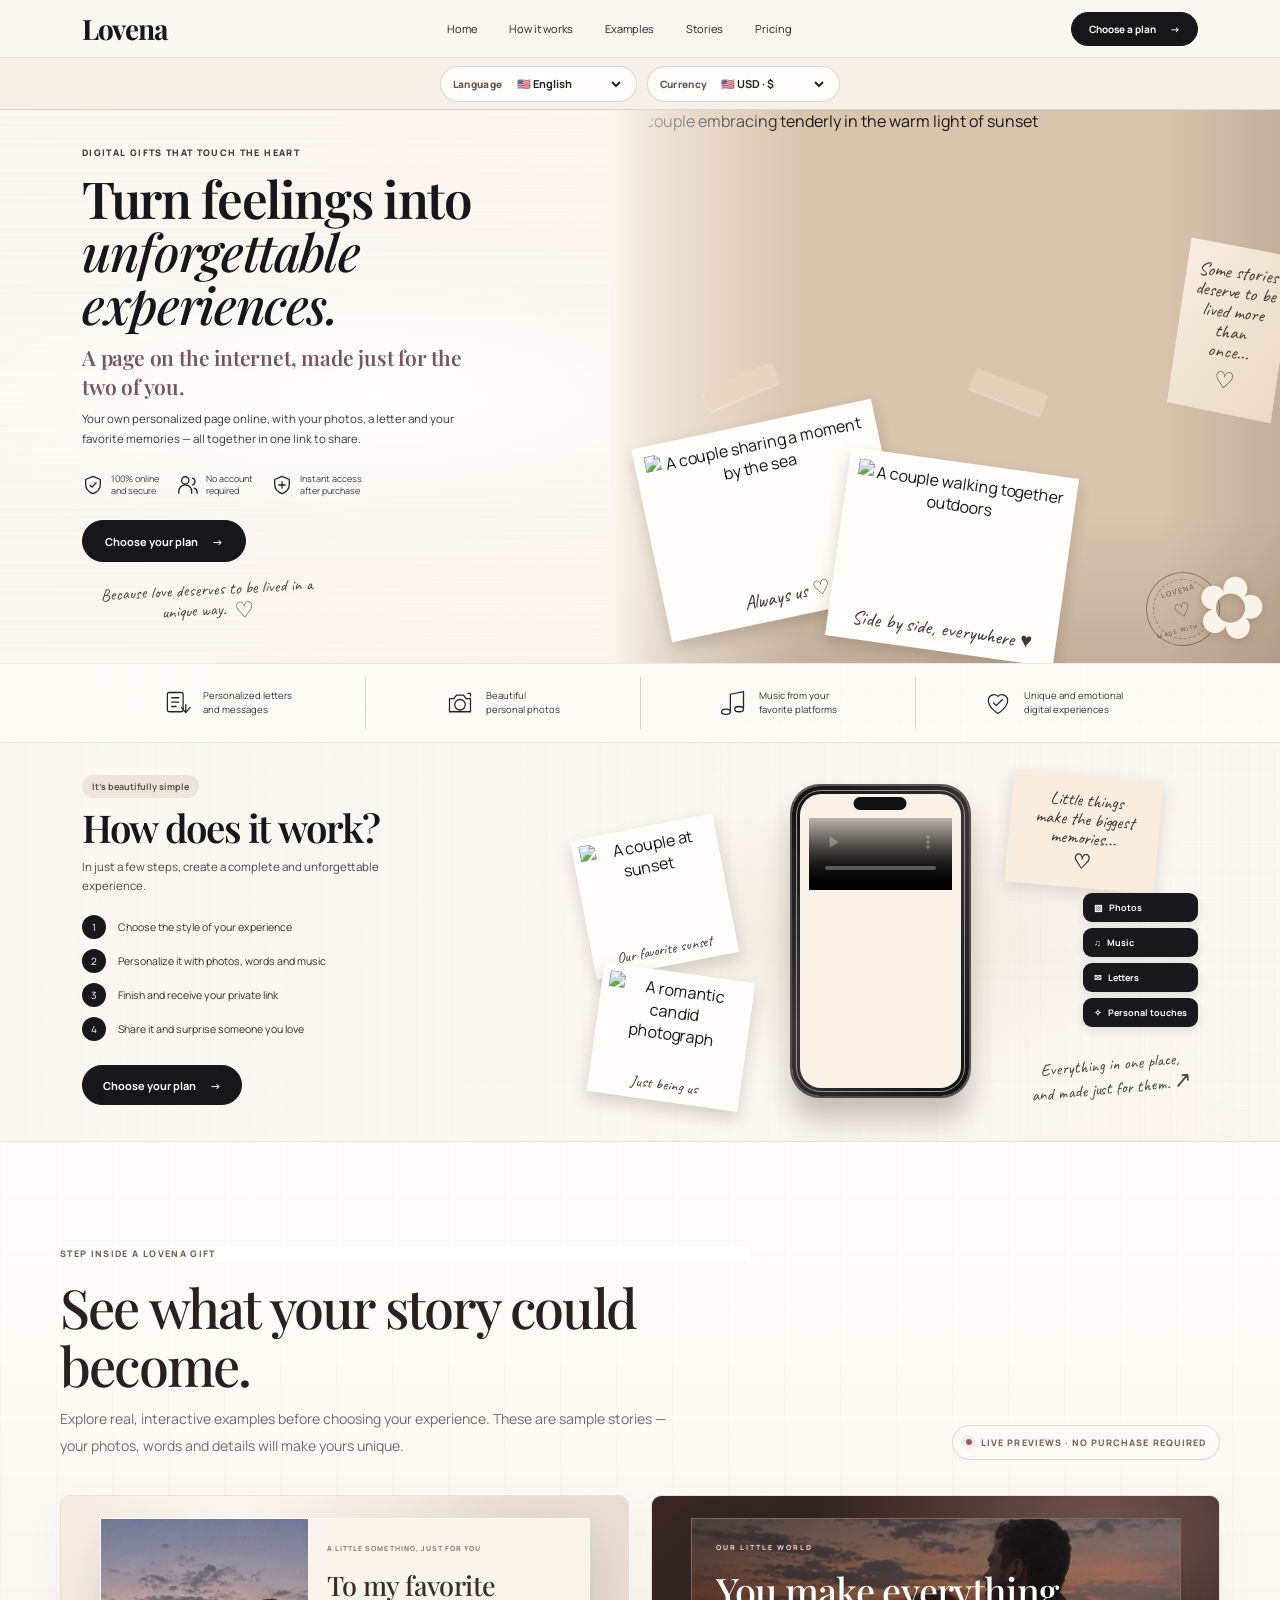
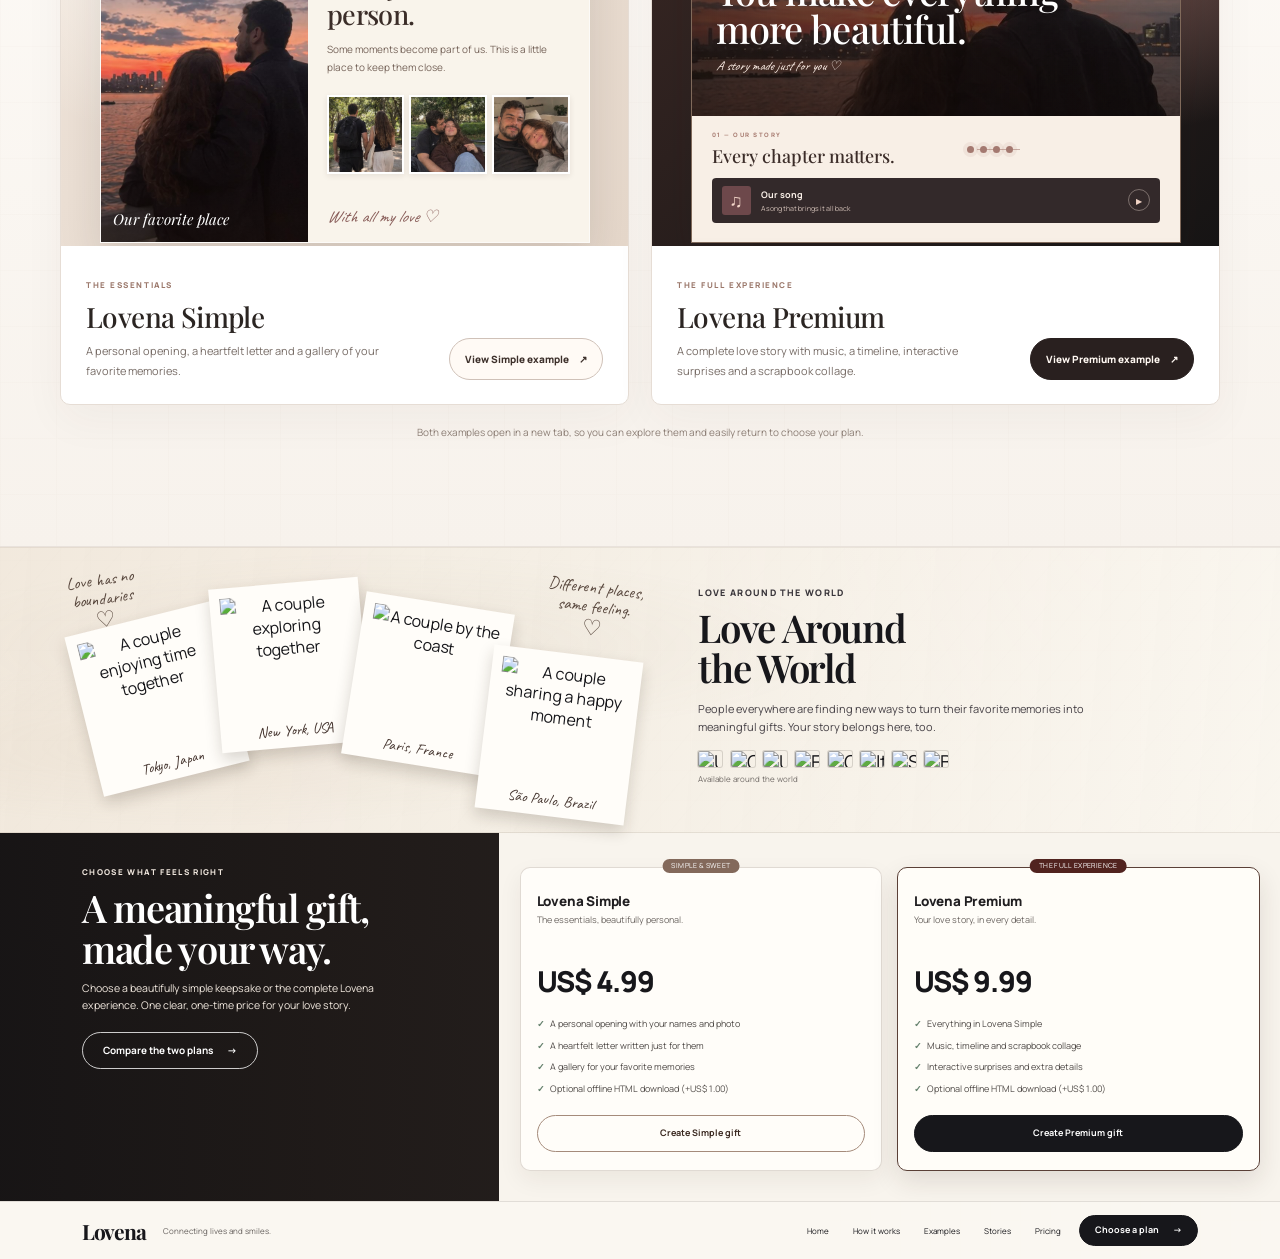
==== commit dc542928: "Restore original How it works artwork with video inside phone" ====
--- a/index.html
+++ b/index.html
@@ -2401,12 +2401,22 @@
       </ol>
       <a class="lr-button lr-button-dark" href="#pricing">Choose your plan <span aria-hidden="true">→</span></a>
     </div>
-    <div class="lr-how-art lr-how-video-wrap" id="inside" aria-label="Video preview of the Lovena digital experience">
-      <video class="lr-how-video" controls playsinline preload="metadata" aria-label="Lovena Studio product demonstration">
-        <source src="./assets/Lovena_Studio_Demo_30s.mp4" type="video/mp4">
-        Your browser does not support HTML video.
-      </video>
-      <p class="lr-how-video-caption">A closer look at your Lovena experience.</p>
+        <div class="lr-how-art" id="inside" aria-label="Preview of the digital experience on a phone">
+      <div class="lr-photo-note lr-photo-note-left"><img src="https://images.unsplash.com/photo-1519307212971-dd9561667ffb?auto=format&fit=crop&fm=jpg&q=82&w=600" alt="A couple at sunset" loading="lazy"><span>Our favorite sunset</span></div>
+      <div class="lr-floating-note lr-floating-note-top">Little things<br>make the biggest<br>memories... <b>♡</b></div>
+      <div class="lr-phone">
+        <div class="lr-phone-island"></div>
+        <div class="lr-phone-screen">
+          <video class="lr-phone-demo-video" autoplay muted loop playsinline controls preload="metadata" poster="https://images.unsplash.com/photo-1522673607200-164d1b6ce486?auto=format&fit=crop&fm=jpg&q=85&w=650" aria-label="Lovena Studio product demonstration">
+            <source src="./assets/Lovena_Studio_Demo_30s.mp4" type="video/mp4">
+            Your browser does not support HTML video.
+          </video>
+        </div>
+      </div>
+      <div class="lr-floating-menu"><span>▧ &nbsp; Photos</span><span>♫ &nbsp; Music</span><span>✉ &nbsp; Letters</span><span>✧ &nbsp; Personal touches</span></div>
+      <div class="lr-photo-note lr-photo-note-bottom"><img src="https://images.unsplash.com/photo-1545113431-d301296b14cc?auto=format&fit=crop&fm=jpg&q=82&w=600" alt="A romantic candid photograph" loading="lazy"><span>Just being us</span></div>
+      <div class="lr-handwritten lr-how-note">Everything in one place,<br>and made just for them. <span>↗</span></div>
+      <div class="lr-heart-doodle" aria-hidden="true">♡</div>
     </div>
   </section>
 
--- a/landing.css
+++ b/landing.css
@@ -421,3 +421,60 @@
 @media(max-width:900px){.lr-examples-intro{align-items:flex-start;flex-direction:column;gap:17px}.lr-examples-grid{gap:16px}.lr-example-stage{height:315px;padding:16px 16px 0}.lr-preview-sheet{height:299px}.lr-preview-simple-copy{padding:18px 13px 12px}.lr-preview-simple-copy h3{font-size:22px}.lr-preview-mini-gallery{height:61px;margin-top:12px}.lr-preview-premium-hero{padding:19px}.lr-preview-premium-hero strong{font-size:29px}.lr-preview-premium-details{padding:12px 14px;gap:8px 12px}.lr-example-card-copy{padding:21px 19px;align-items:flex-start;flex-direction:column}.lr-example-action{width:100%}}
 @media(max-width:650px){.lr-examples{padding:68px 16px}.lr-examples-heading h2{font-size:36px;letter-spacing:-1.1px}.lr-examples-heading p{font-size:12px}.lr-examples-note{font-size:8px}.lr-examples-grid{grid-template-columns:1fr;gap:18px}.lr-example-stage{height:315px;padding:16px 16px 0}.lr-preview-sheet{height:299px;max-width:500px}.lr-preview-simple-copy h3{font-size:clamp(22px,6vw,29px)}.lr-preview-simple-copy p{font-size:10px}.lr-preview-premium-hero strong{font-size:clamp(28px,8vw,36px)}.lr-example-card-copy{padding:22px}.lr-example-action{min-height:45px}.lr-example-open-hint{opacity:1;transform:none;font-size:9px}.lr-examples-footnote{text-align:left;margin-top:17px}}
 @media(prefers-reduced-motion:reduce){.lr-example-card,.lr-preview-sheet,.lr-example-action,.lr-example-open-hint{transition:none}}
+
+
+/* Lovena demo video — replaces the decorative phone mockup */
+.lr-how-art.lr-how-video-wrap{
+  display:flex;
+  flex-direction:column;
+  align-items:center;
+  justify-content:center;
+  gap:10px;
+  width:100%;
+  min-width:0;
+  min-height:330px;
+  height:100%;
+  padding:12px 0;
+  box-sizing:border-box;
+}
+.lr-how-art.lr-how-video-wrap:before{
+  inset:4% 0;
+  background:radial-gradient(ellipse at center,rgba(208,190,169,.28),transparent 68%);
+}
+.lr-how-video{
+  display:block;
+  width:100%;
+  max-width:860px;
+  height:auto;
+  aspect-ratio:16 / 9;
+  object-fit:contain;
+  background:#171417;
+  border:1px solid rgba(71,53,42,.14);
+  border-radius:18px;
+  box-shadow:0 18px 38px rgba(45,32,29,.18),0 3px 9px rgba(45,32,29,.08);
+}
+.lr-how-video-caption{
+  margin:0;
+  color:#75645b;
+  font-family:'Manrope',Arial,sans-serif;
+  font-size:10px;
+  font-weight:600;
+  letter-spacing:.15px;
+  line-height:1.4;
+  text-align:center;
+}
+@media(max-width:800px){
+  .lr-how-art.lr-how-video-wrap{
+    min-height:0;
+    height:auto;
+    margin-top:4px;
+    padding:8px 0 2px;
+    gap:8px;
+  }
+  .lr-how-video{
+    width:100%;
+    max-width:100%;
+    border-radius:13px;
+  }
+  .lr-how-video-caption{font-size:9px}
+}
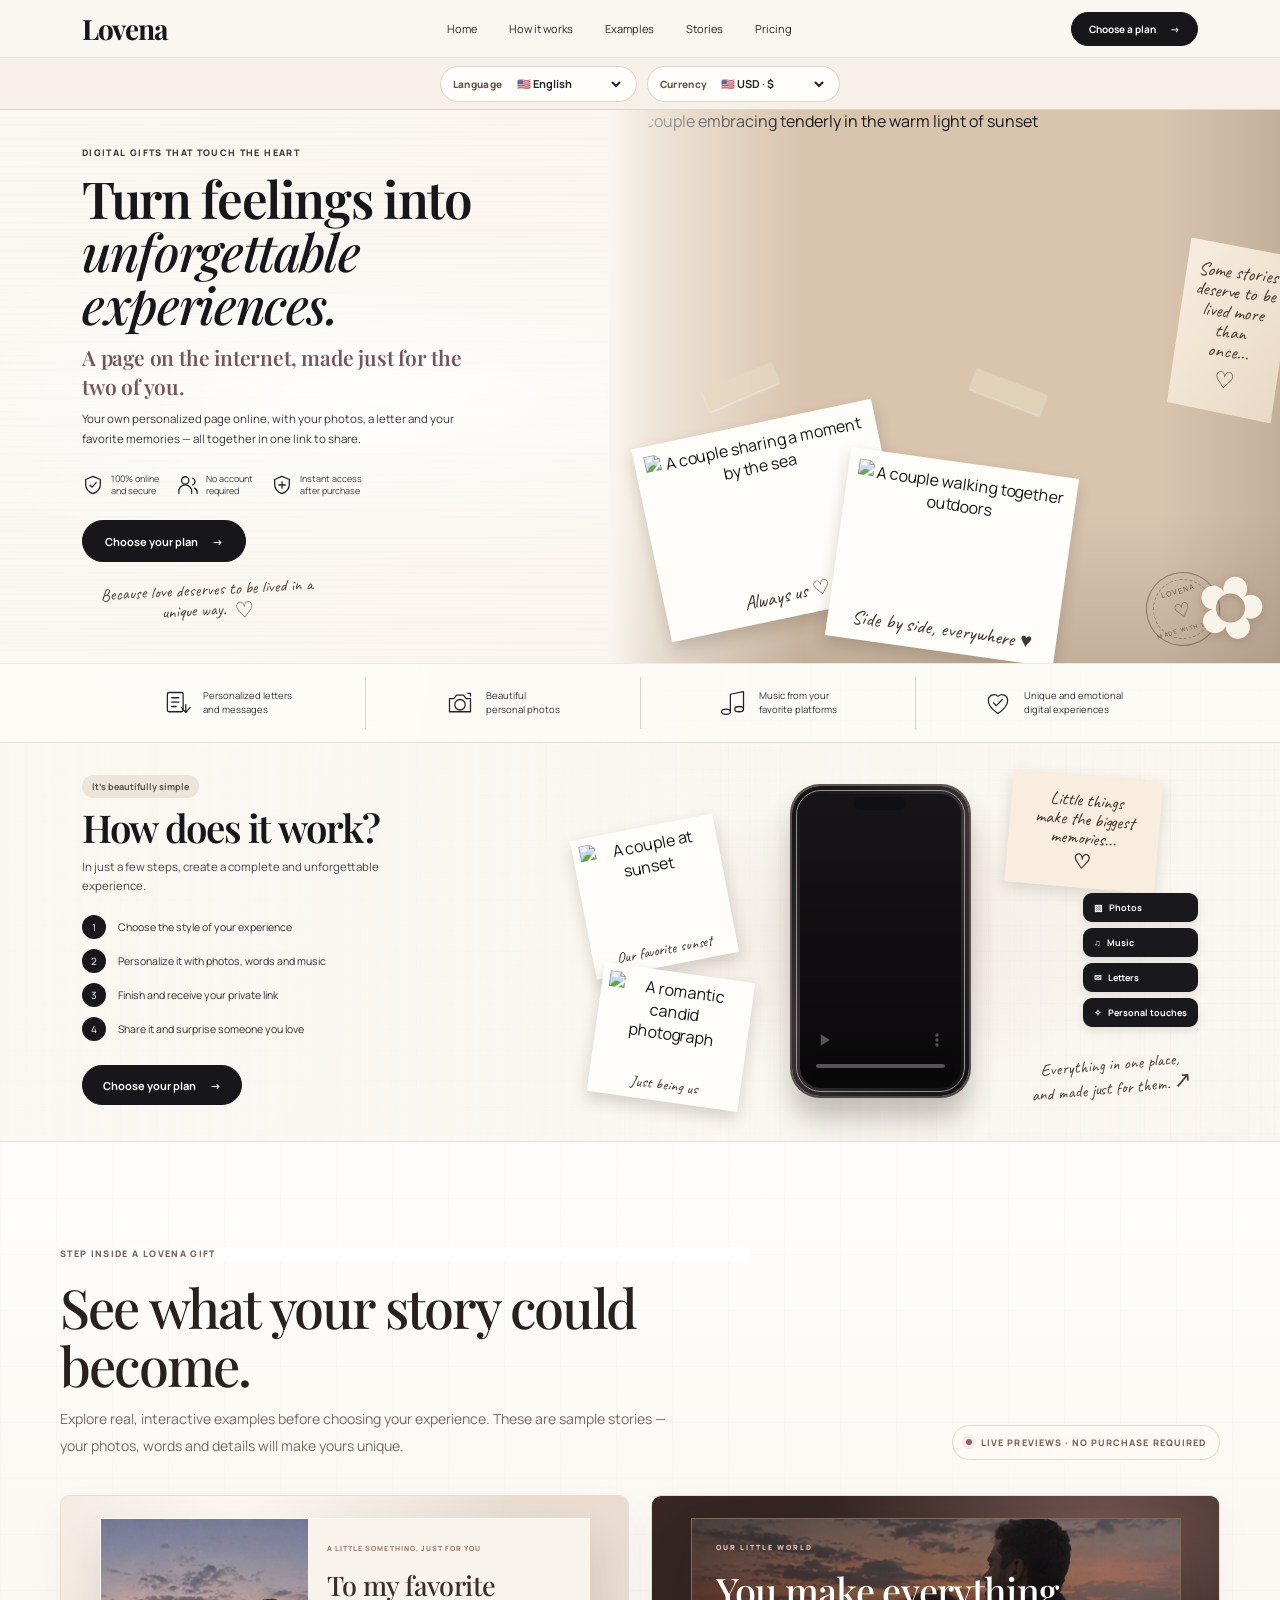
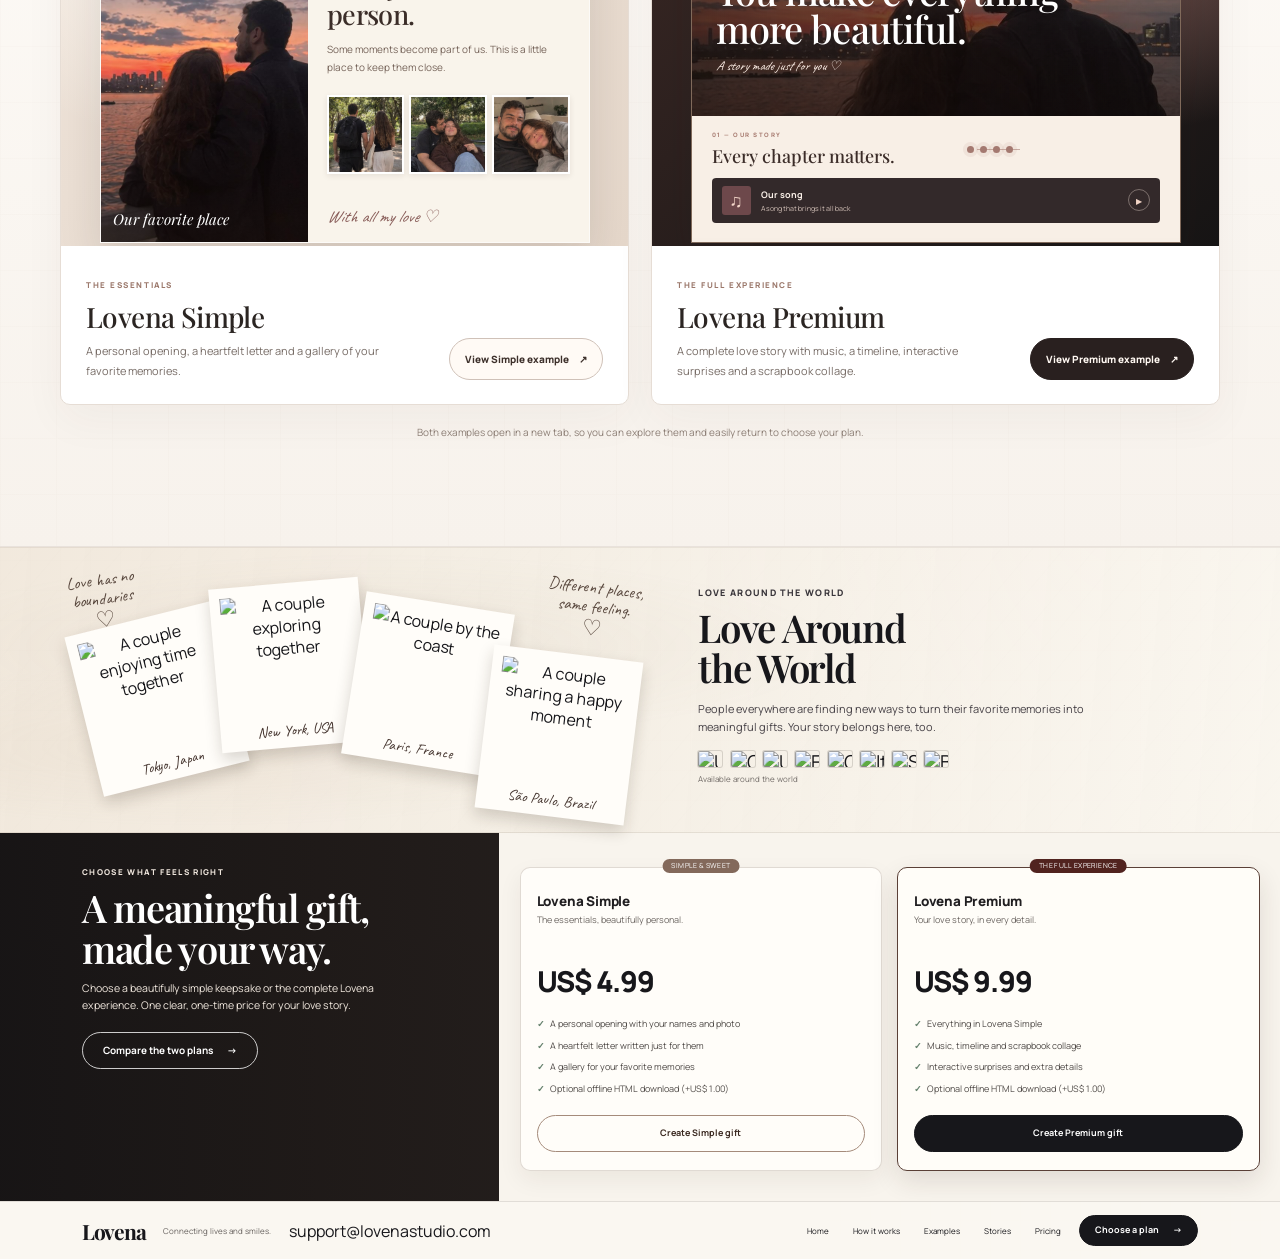
==== commit 70acaba7: "Add Lovena support email to landing page footer" ====
--- a/index.html
+++ b/index.html
@@ -2562,6 +2562,7 @@
 <footer class="lr-footer" id="lr-footer">
   <a class="lr-brand" href="#top">Lovena</a>
   <span class="lr-footer-tagline">Connecting lives and smiles.</span>
+  <a class="lr-footer-email" href="mailto:support@lovenastudio.com" aria-label="Email Lovena Studio support">support@lovenastudio.com</a>
   <nav aria-label="Footer navigation"><a href="#top">Home</a><a href="#how">How it works</a><a href="#examples">Examples</a><a href="#testimonials">Stories</a><a href="#pricing">Pricing</a></nav>
   <a class="lr-button lr-button-dark lr-footer-cta" href="#pricing">Choose a plan <span aria-hidden="true">→</span></a>
 </footer>
--- a/landing.css
+++ b/landing.css
@@ -423,58 +423,28 @@
 @media(prefers-reduced-motion:reduce){.lr-example-card,.lr-preview-sheet,.lr-example-action,.lr-example-open-hint{transition:none}}
 
 
-/* Lovena demo video — replaces the decorative phone mockup */
-.lr-how-art.lr-how-video-wrap{
-  display:flex;
-  flex-direction:column;
-  align-items:center;
-  justify-content:center;
-  gap:10px;
-  width:100%;
-  min-width:0;
-  min-height:330px;
-  height:100%;
-  padding:12px 0;
-  box-sizing:border-box;
-}
-.lr-how-art.lr-how-video-wrap:before{
-  inset:4% 0;
-  background:radial-gradient(ellipse at center,rgba(208,190,169,.28),transparent 68%);
-}
-.lr-how-video{
+/* Lovena product demo playing inside the original phone mockup */
+.lr-phone-screen{
+  padding:0;
+  background:#171417;
+  overflow:hidden;
+}
+.lr-phone-demo-video{
   display:block;
   width:100%;
-  max-width:860px;
-  height:auto;
-  aspect-ratio:16 / 9;
-  object-fit:contain;
+  height:100%;
+  object-fit:cover;
+  object-position:center;
   background:#171417;
-  border:1px solid rgba(71,53,42,.14);
-  border-radius:18px;
-  box-shadow:0 18px 38px rgba(45,32,29,.18),0 3px 9px rgba(45,32,29,.08);
-}
-.lr-how-video-caption{
-  margin:0;
-  color:#75645b;
-  font-family:'Manrope',Arial,sans-serif;
-  font-size:10px;
-  font-weight:600;
-  letter-spacing:.15px;
-  line-height:1.4;
-  text-align:center;
+  border:0;
+  border-radius:inherit;
+}
+.lr-phone-demo-video::-webkit-media-controls-panel{
+  background:linear-gradient(transparent,rgba(0,0,0,.58));
 }
 @media(max-width:800px){
-  .lr-how-art.lr-how-video-wrap{
-    min-height:0;
-    height:auto;
-    margin-top:4px;
-    padding:8px 0 2px;
-    gap:8px;
+  .lr-phone-demo-video{
+    width:100%;
+    height:100%;
   }
-  .lr-how-video{
-    width:100%;
-    max-width:100%;
-    border-radius:13px;
-  }
-  .lr-how-video-caption{font-size:9px}
-}
+}
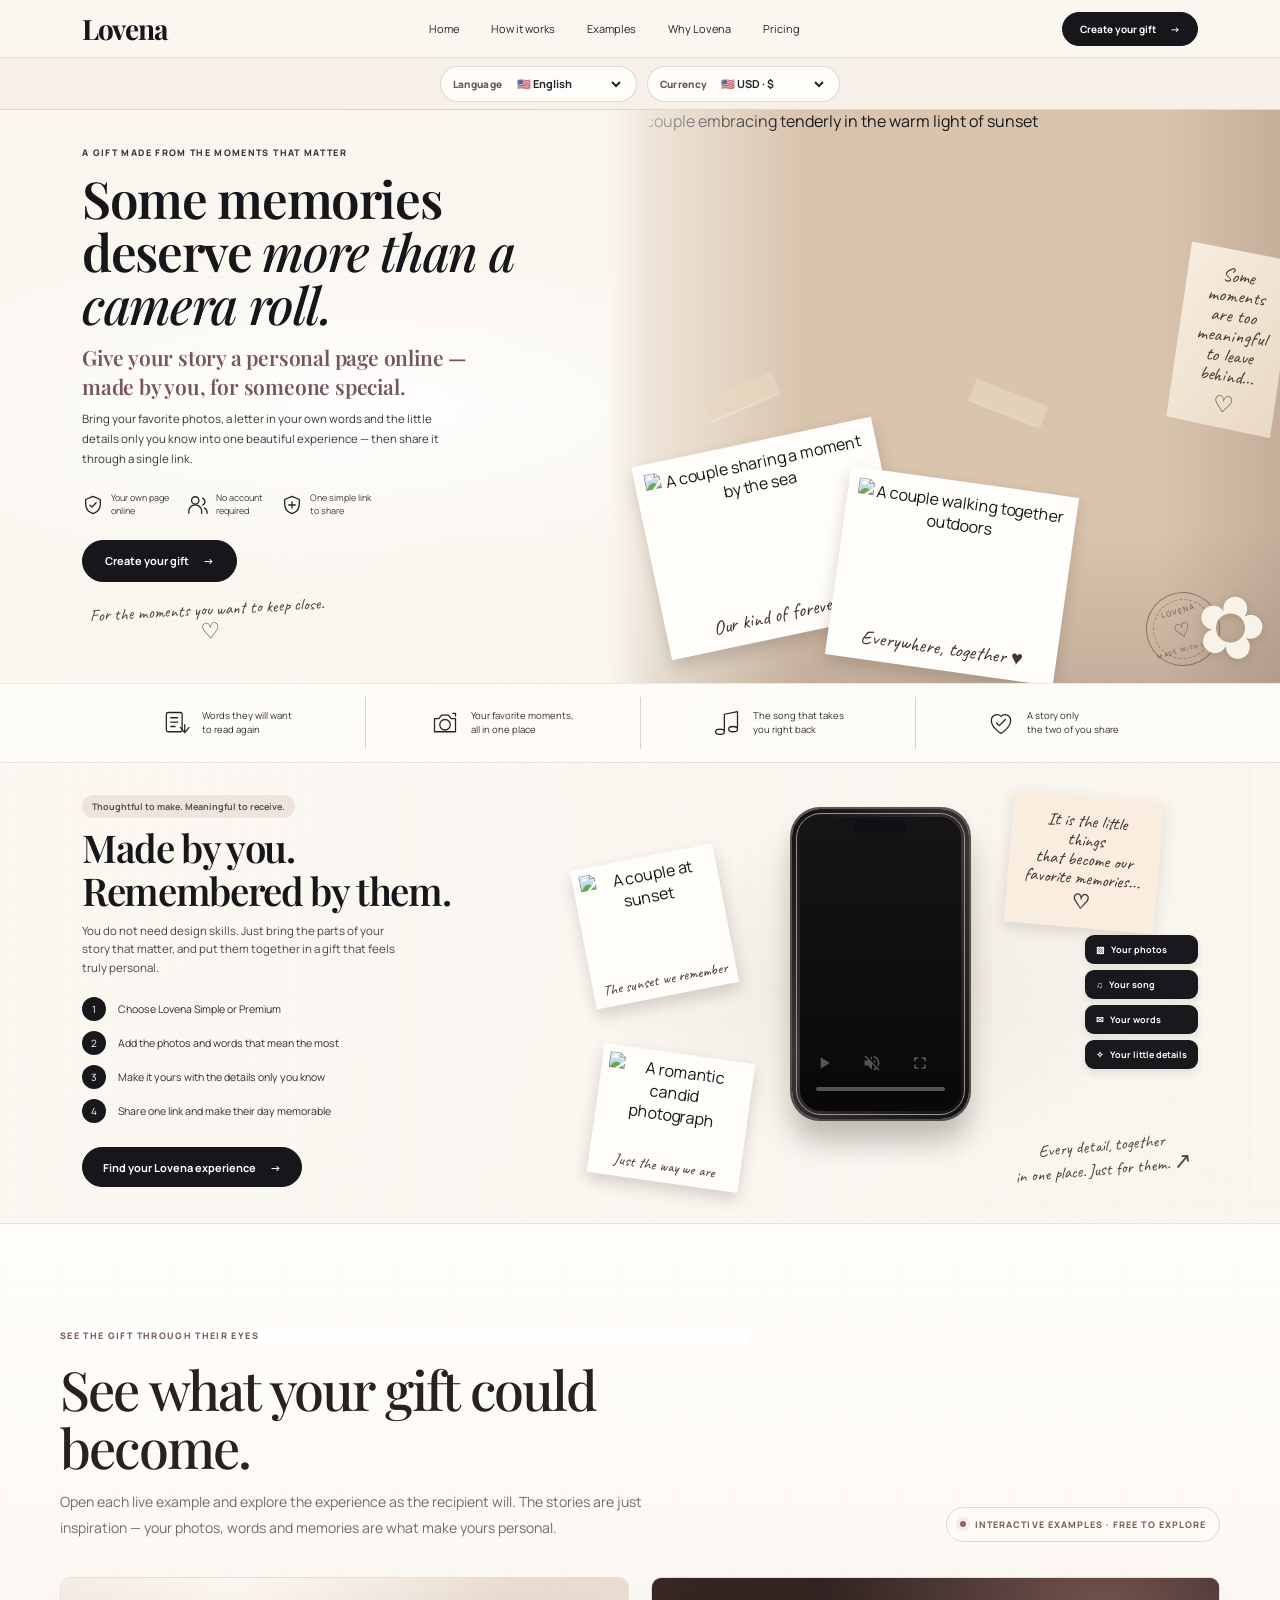
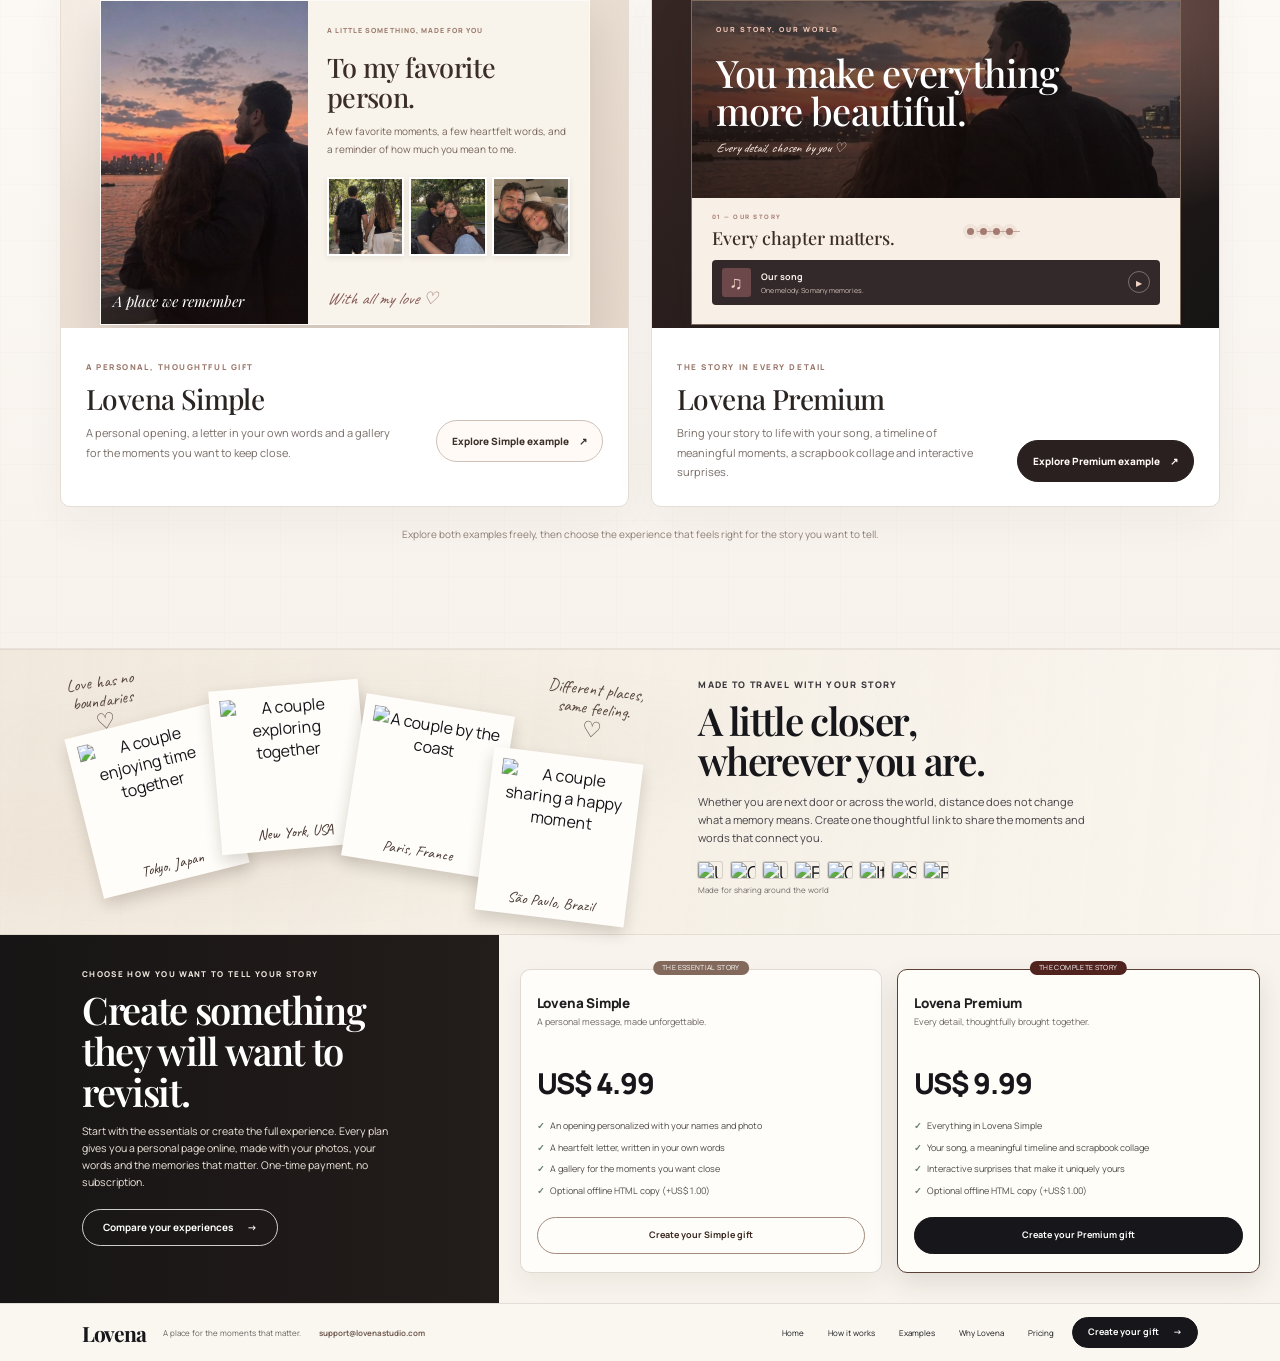
==== commit 8ad48ea6: "Rewrite Lovena landing page copy around sentimental gift value" ====
--- a/index.html
+++ b/index.html
@@ -6,8 +6,8 @@
 <meta charset="utf-8">
 <meta name="viewport" content="width=device-width,initial-scale=1">
 <meta name="theme-color" content="#ffffff">
-<title>Lovena Studio — Your story, beautifully personal</title>
-<meta name="description" content="Create a personalized online page made just for the two of you, with your photos, a personal letter and favorite memories — all in one shareable link.">
+<title>Lovena Studio — A personal gift made from your memories</title>
+<meta name="description" content="Create a meaningful digital gift: a personal page online with your photos, heartfelt letter and favorite memories, made for someone special.">
 <link rel="preconnect" href="https://fonts.googleapis.com">
 <link rel="preconnect" href="https://fonts.gstatic.com" crossorigin>
 <link href="https://fonts.googleapis.com/css2?family=Caveat:wght@400;500;600;700&family=Manrope:wght@400;500;600;700;800&family=Playfair+Display:ital,wght@0,500;0,600;0,700;1,500;1,600&family=Special+Elite&display=swap" rel="stylesheet">
@@ -2320,15 +2320,15 @@
     <a href="#top">Home</a>
     <a href="#how">How it works</a>
     <a href="#examples">Examples</a>
-    <a href="#testimonials">Stories</a>
+    <a href="#love-world">Why Lovena</a>
     <a href="#pricing">Pricing</a>
   </nav>
   <div class="lr-nav-actions">
-    <a class="lr-button lr-button-dark lr-nav-cta" href="#pricing">Choose a plan <span aria-hidden="true">→</span></a>
+    <a class="lr-button lr-button-dark lr-nav-cta" href="#pricing">Create your gift <span aria-hidden="true">→</span></a>
     <details class="lr-mobile-menu">
       <summary aria-label="Open navigation menu"><span></span><span></span><span></span></summary>
       <div class="lr-mobile-menu-panel">
-        <a href="#top">Home</a><a href="#how">How it works</a><a href="#examples">Examples</a><a href="#testimonials">Stories</a><a href="#pricing">Pricing</a><a href="#pricing">Choose a plan ↗</a>
+        <a href="#top">Home</a><a href="#how">How it works</a><a href="#examples">Examples</a><a href="#love-world">Why Lovena</a><a href="#pricing">Pricing</a><a href="#pricing">Create your gift ↗</a>
       </div>
     </details>
   </div>
@@ -2358,23 +2358,23 @@
 <main class="lr-main" id="lr-main">
   <section class="lr-hero" aria-labelledby="lr-hero-title">
     <div class="lr-hero-copy">
-      <div class="lr-eyebrow">DIGITAL GIFTS THAT TOUCH THE HEART</div>
-      <h1 id="lr-hero-title">Turn feelings into <em>unforgettable experiences.</em></h1>
-      <p class="lr-hero-product-line">A page on the internet, made just for the two of you.</p>
-      <p class="lr-hero-lead">Your own personalized page online, with your photos, a letter and your favorite memories — all together in one link to share.</p>
+      <div class="lr-eyebrow">A GIFT MADE FROM THE MOMENTS THAT MATTER</div>
+      <h1 id="lr-hero-title">Some memories deserve <em>more than a camera roll.</em></h1>
+      <p class="lr-hero-product-line">Give your story a personal page online — made by you, for someone special.</p>
+      <p class="lr-hero-lead">Bring your favorite photos, a letter in your own words and the little details only you know into one beautiful experience — then share it through a single link.</p>
       <div class="lr-trust-row">
-        <span><svg viewBox="0 0 24 24" aria-hidden="true"><path d="M12 2.5 20 6v5.2c0 5.1-3.3 8.5-8 10.3-4.7-1.8-8-5.2-8-10.3V6l8-3.5Z"/><path d="m8.8 12.2 2.1 2.1 4.5-4.7"/></svg><span>100% online<br>and secure</span></span>
+        <span><svg viewBox="0 0 24 24" aria-hidden="true"><path d="M12 2.5 20 6v5.2c0 5.1-3.3 8.5-8 10.3-4.7-1.8-8-5.2-8-10.3V6l8-3.5Z"/><path d="m8.8 12.2 2.1 2.1 4.5-4.7"/></svg><span>Your own page<br>online</span></span>
         <span><svg viewBox="0 0 24 24" aria-hidden="true"><circle cx="9" cy="7" r="4"/><path d="M2 21v-2.2a7 7 0 0 1 14 0V21M17 4.5a4 4 0 0 1 0 7.5m2 3.5a5 5 0 0 1 3 4.6V21"/></svg><span>No account<br>required</span></span>
-        <span><svg viewBox="0 0 24 24" aria-hidden="true"><path d="M12 2.5 20 6v5.2c0 5.1-3.3 8.5-8 10.3-4.7-1.8-8-5.2-8-10.3V6l8-3.5Z"/><path d="M8.5 12h7M12 8.5v7"/></svg><span>Instant access<br>after purchase</span></span>
+        <span><svg viewBox="0 0 24 24" aria-hidden="true"><path d="M12 2.5 20 6v5.2c0 5.1-3.3 8.5-8 10.3-4.7-1.8-8-5.2-8-10.3V6l8-3.5Z"/><path d="M8.5 12h7M12 8.5v7"/></svg><span>One simple link<br>to share</span></span>
       </div>
-      <a class="lr-button lr-button-dark lr-hero-cta" href="#pricing">Choose your plan <span aria-hidden="true">→</span></a>
-      <p class="lr-handwritten lr-hero-note">Because love deserves to be lived in a unique way. <span>♡</span></p>
+      <a class="lr-button lr-button-dark lr-hero-cta" href="#pricing">Create your gift <span aria-hidden="true">→</span></a>
+      <p class="lr-handwritten lr-hero-note">For the moments you want to keep close. <span>♡</span></p>
     </div>
     <div class="lr-hero-art" aria-label="Scrapbook collage of romantic moments">
       <div class="lr-hero-photo"><img src="https://images.unsplash.com/photo-1782786398021-c1094444c9d7?auto=format&fit=crop&fm=jpg&q=88&w=1600" alt="A couple embracing tenderly in the warm light of sunset" fetchpriority="high"></div>
-      <div class="lr-paper-note lr-paper-note-top">Some stories<br>deserve to be<br>lived more than<br>once... <span>♡</span></div>
-      <div class="lr-polaroid lr-polaroid-one"><img src="https://images.unsplash.com/photo-1519307212971-dd9561667ffb?auto=format&fit=crop&fm=jpg&q=85&w=800" alt="A couple sharing a moment by the sea" loading="lazy"><span>Always us ♡</span></div>
-      <div class="lr-polaroid lr-polaroid-two"><img src="https://images.unsplash.com/photo-1522673607200-164d1b6ce486?auto=format&fit=crop&fm=jpg&q=85&w=800" alt="A couple walking together outdoors" loading="lazy"><span>Side by side, everywhere ♥</span></div>
+      <div class="lr-paper-note lr-paper-note-top">Some moments<br>are too meaningful<br>to leave behind... <span>♡</span></div>
+      <div class="lr-polaroid lr-polaroid-one"><img src="https://images.unsplash.com/photo-1519307212971-dd9561667ffb?auto=format&fit=crop&fm=jpg&q=85&w=800" alt="A couple sharing a moment by the sea" loading="lazy"><span>Our kind of forever ♡</span></div>
+      <div class="lr-polaroid lr-polaroid-two"><img src="https://images.unsplash.com/photo-1522673607200-164d1b6ce486?auto=format&fit=crop&fm=jpg&q=85&w=800" alt="A couple walking together outdoors" loading="lazy"><span>Everywhere, together ♥</span></div>
       <div class="lr-tape lr-tape-one"></div><div class="lr-tape lr-tape-two"></div>
       <div class="lr-postmark" aria-hidden="true"><span>LOVENA</span><b>♡</b><small>MADE WITH LOVE</small></div>
       <div class="lr-pressed-flower" aria-hidden="true">✿</div>
@@ -2382,28 +2382,28 @@
   </section>
 
   <div class="lr-benefits" aria-label="What you can create">
-    <div><svg viewBox="0 0 32 32" aria-hidden="true"><rect x="5" y="4" width="18" height="22" rx="2"/><path d="M10 10h8M10 15h8M10 20h5M21 21l5 6 5-6M26 27v-9"/></svg><span>Personalized letters<br>and messages</span></div>
-    <div><svg viewBox="0 0 32 32" aria-hidden="true"><path d="M4 11h5l3-4h8l3 4h5v15H4z"/><circle cx="16" cy="18" r="6"/><path d="M25 5h3v3"/></svg><span>Beautiful<br>personal photos</span></div>
-    <div><svg viewBox="0 0 32 32" aria-hidden="true"><path d="M13 25V6l15-3v19"/><ellipse cx="8" cy="26" rx="5" ry="3"/><ellipse cx="23" cy="23" rx="5" ry="3"/></svg><span>Music from your<br>favorite platforms</span></div>
-    <div><svg viewBox="0 0 32 32" aria-hidden="true"><path d="M16 28s-11-6.7-11-15a6.5 6.5 0 0 1 11-4.6A6.5 6.5 0 0 1 27 13c0 8.3-11 15-11 15Z"/><path d="m11 16 3 3 7-7"/></svg><span>Unique and emotional<br>digital experiences</span></div>
+    <div><svg viewBox="0 0 32 32" aria-hidden="true"><rect x="5" y="4" width="18" height="22" rx="2"/><path d="M10 10h8M10 15h8M10 20h5M21 21l5 6 5-6M26 27v-9"/></svg><span>Words they will want<br>to read again</span></div>
+    <div><svg viewBox="0 0 32 32" aria-hidden="true"><path d="M4 11h5l3-4h8l3 4h5v15H4z"/><circle cx="16" cy="18" r="6"/><path d="M25 5h3v3"/></svg><span>Your favorite moments,<br>all in one place</span></div>
+    <div><svg viewBox="0 0 32 32" aria-hidden="true"><path d="M13 25V6l15-3v19"/><ellipse cx="8" cy="26" rx="5" ry="3"/><ellipse cx="23" cy="23" rx="5" ry="3"/></svg><span>The song that takes<br>you right back</span></div>
+    <div><svg viewBox="0 0 32 32" aria-hidden="true"><path d="M16 28s-11-6.7-11-15a6.5 6.5 0 0 1 11-4.6A6.5 6.5 0 0 1 27 13c0 8.3-11 15-11 15Z"/><path d="m11 16 3 3 7-7"/></svg><span>A story only<br>the two of you share</span></div>
   </div>
 
   <section class="lr-how" id="how" aria-labelledby="lr-how-title">
     <div class="lr-how-copy">
-      <span class="lr-pill">It's beautifully simple</span>
-      <h2 id="lr-how-title">How does it work?</h2>
-      <p>In just a few steps, create a complete and unforgettable experience.</p>
+      <span class="lr-pill">Thoughtful to make. Meaningful to receive.</span>
+      <h2 id="lr-how-title">Made by you. Remembered by them.</h2>
+      <p>You do not need design skills. Just bring the parts of your story that matter, and put them together in a gift that feels truly personal.</p>
       <ol class="lr-steps">
-        <li><span>1</span>Choose the style of your experience</li>
-        <li><span>2</span>Personalize it with photos, words and music</li>
-        <li><span>3</span>Finish and receive your private link</li>
-        <li><span>4</span>Share it and surprise someone you love</li>
+        <li><span>1</span>Choose Lovena Simple or Premium</li>
+        <li><span>2</span>Add the photos and words that mean the most</li>
+        <li><span>3</span>Make it yours with the details only you know</li>
+        <li><span>4</span>Share one link and make their day memorable</li>
       </ol>
-      <a class="lr-button lr-button-dark" href="#pricing">Choose your plan <span aria-hidden="true">→</span></a>
+      <a class="lr-button lr-button-dark" href="#pricing">Find your Lovena experience <span aria-hidden="true">→</span></a>
     </div>
         <div class="lr-how-art" id="inside" aria-label="Preview of the digital experience on a phone">
-      <div class="lr-photo-note lr-photo-note-left"><img src="https://images.unsplash.com/photo-1519307212971-dd9561667ffb?auto=format&fit=crop&fm=jpg&q=82&w=600" alt="A couple at sunset" loading="lazy"><span>Our favorite sunset</span></div>
-      <div class="lr-floating-note lr-floating-note-top">Little things<br>make the biggest<br>memories... <b>♡</b></div>
+      <div class="lr-photo-note lr-photo-note-left"><img src="https://images.unsplash.com/photo-1519307212971-dd9561667ffb?auto=format&fit=crop&fm=jpg&q=82&w=600" alt="A couple at sunset" loading="lazy"><span>The sunset we remember</span></div>
+      <div class="lr-floating-note lr-floating-note-top">It is the little things<br>that become our<br>favorite memories... <b>♡</b></div>
       <div class="lr-phone">
         <div class="lr-phone-island"></div>
         <div class="lr-phone-screen">
@@ -2413,9 +2413,9 @@
           </video>
         </div>
       </div>
-      <div class="lr-floating-menu"><span>▧ &nbsp; Photos</span><span>♫ &nbsp; Music</span><span>✉ &nbsp; Letters</span><span>✧ &nbsp; Personal touches</span></div>
-      <div class="lr-photo-note lr-photo-note-bottom"><img src="https://images.unsplash.com/photo-1545113431-d301296b14cc?auto=format&fit=crop&fm=jpg&q=82&w=600" alt="A romantic candid photograph" loading="lazy"><span>Just being us</span></div>
-      <div class="lr-handwritten lr-how-note">Everything in one place,<br>and made just for them. <span>↗</span></div>
+      <div class="lr-floating-menu"><span>▧ &nbsp; Your photos</span><span>♫ &nbsp; Your song</span><span>✉ &nbsp; Your words</span><span>✧ &nbsp; Your little details</span></div>
+      <div class="lr-photo-note lr-photo-note-bottom"><img src="https://images.unsplash.com/photo-1545113431-d301296b14cc?auto=format&fit=crop&fm=jpg&q=82&w=600" alt="A romantic candid photograph" loading="lazy"><span>Just the way we are</span></div>
+      <div class="lr-handwritten lr-how-note">Every detail, together<br>in one place. Just for them. <span>↗</span></div>
       <div class="lr-heart-doodle" aria-hidden="true">♡</div>
     </div>
   </section>
@@ -2425,11 +2425,11 @@
     <div class="lr-examples-inner">
       <div class="lr-examples-intro">
         <div class="lr-examples-heading">
-          <div class="lr-eyebrow">STEP INSIDE A LOVENA GIFT</div>
-          <h2 id="lr-examples-title">See what your story could become.</h2>
-          <p>Explore real, interactive examples before choosing your experience. These are sample stories — your photos, words and details will make yours unique.</p>
+          <div class="lr-eyebrow">SEE THE GIFT THROUGH THEIR EYES</div>
+          <h2 id="lr-examples-title">See what your gift could become.</h2>
+          <p>Open each live example and explore the experience as the recipient will. The stories are just inspiration — your photos, words and memories are what make yours personal.</p>
         </div>
-        <div class="lr-examples-note"><span class="lr-examples-note-dot"></span> LIVE PREVIEWS · NO PURCHASE REQUIRED</div>
+        <div class="lr-examples-note"><span class="lr-examples-note-dot"></span> INTERACTIVE EXAMPLES · FREE TO EXPLORE</div>
       </div>
       <div class="lr-examples-grid">
         <article class="lr-example-card">
@@ -2438,12 +2438,12 @@
               <div class="lr-preview-sheet lr-preview-sheet-simple">
                 <div class="lr-preview-simple-photo">
                   <img src="./assets/lovena-experience-hero-hq.jpg" alt="" loading="lazy" decoding="async">
-                  <span class="lr-preview-photo-caption">Our favorite place</span>
+                  <span class="lr-preview-photo-caption">A place we remember</span>
                 </div>
                 <div class="lr-preview-simple-copy">
-                  <span class="lr-preview-overline">A LITTLE SOMETHING, JUST FOR YOU</span>
+                  <span class="lr-preview-overline">A LITTLE SOMETHING, MADE FOR YOU</span>
                   <h3>To my favorite person.</h3>
-                  <p>Some moments become part of us. This is a little place to keep them close.</p>
+                  <p>A few favorite moments, a few heartfelt words, and a reminder of how much you mean to me.</p>
                   <div class="lr-preview-mini-gallery">
                     <img src="./assets/lovena-sample-photo-01.jpg" alt="" loading="lazy" decoding="async">
                     <img src="./assets/lovena-sample-photo-02.jpg" alt="" loading="lazy" decoding="async">
@@ -2452,16 +2452,16 @@
                   <span class="lr-preview-signature">With all my love ♡</span>
                 </div>
               </div>
-              <span class="lr-example-open-hint">Open live example <span aria-hidden="true">↗</span></span>
+              <span class="lr-example-open-hint">Explore live example <span aria-hidden="true">↗</span></span>
             </div>
           </a>
           <div class="lr-example-card-copy">
             <div>
-              <span class="lr-example-plan-label">THE ESSENTIALS</span>
+              <span class="lr-example-plan-label">A PERSONAL, THOUGHTFUL GIFT</span>
               <h3>Lovena Simple</h3>
-              <p>A personal opening, a heartfelt letter and a gallery of your favorite memories.</p>
+              <p>A personal opening, a letter in your own words and a gallery for the moments you want to keep close.</p>
             </div>
-            <a class="lr-example-action lr-example-action-light" href="./experience-simple.html?demo=1" target="_blank" rel="noopener noreferrer">View Simple example <span aria-hidden="true">↗</span></a>
+            <a class="lr-example-action lr-example-action-light" href="./experience-simple.html?demo=1" target="_blank" rel="noopener noreferrer">Explore Simple example <span aria-hidden="true">↗</span></a>
           </div>
         </article>
         <article class="lr-example-card lr-example-card-premium">
@@ -2470,34 +2470,34 @@
               <div class="lr-preview-sheet lr-preview-sheet-premium">
                 <div class="lr-preview-premium-hero">
                   <img src="./assets/lovena-experience-hero-hq.jpg" alt="" loading="lazy" decoding="async">
-                  <span>OUR LITTLE WORLD</span>
+                  <span>OUR STORY, OUR WORLD</span>
                   <strong>You make everything<br>more beautiful.</strong>
-                  <small>A story made just for you ♡</small>
+                  <small>Every detail, chosen by you ♡</small>
                 </div>
                 <div class="lr-preview-premium-details">
                   <div class="lr-preview-premium-title"><span>01 — OUR STORY</span><b>Every chapter matters.</b></div>
                   <div class="lr-preview-timeline"><i></i><i></i><i></i><i></i></div>
                   <div class="lr-preview-music">
                     <span class="lr-preview-music-icon">♫</span>
-                    <span><b>Our song</b><small>A song that brings it all back</small></span>
+                    <span><b>Our song</b><small>One melody. So many memories.</small></span>
                     <span class="lr-preview-play">▶</span>
                   </div>
                 </div>
               </div>
-              <span class="lr-example-open-hint">Open live example <span aria-hidden="true">↗</span></span>
+              <span class="lr-example-open-hint">Explore live example <span aria-hidden="true">↗</span></span>
             </div>
           </a>
           <div class="lr-example-card-copy">
             <div>
-              <span class="lr-example-plan-label">THE FULL EXPERIENCE</span>
+              <span class="lr-example-plan-label">THE STORY IN EVERY DETAIL</span>
               <h3>Lovena Premium</h3>
-              <p>A complete love story with music, a timeline, interactive surprises and a scrapbook collage.</p>
+              <p>Bring your story to life with your song, a timeline of meaningful moments, a scrapbook collage and interactive surprises.</p>
             </div>
-            <a class="lr-example-action lr-example-action-dark" href="./experience.html?demo=1" target="_blank" rel="noopener noreferrer">View Premium example <span aria-hidden="true">↗</span></a>
+            <a class="lr-example-action lr-example-action-dark" href="./experience.html?demo=1" target="_blank" rel="noopener noreferrer">Explore Premium example <span aria-hidden="true">↗</span></a>
           </div>
         </article>
       </div>
-      <p class="lr-examples-footnote">Both examples open in a new tab, so you can explore them and easily return to choose your plan.</p>
+      <p class="lr-examples-footnote">Explore both examples freely, then choose the experience that feels right for the story you want to tell.</p>
     </div>
   </section>
 
@@ -2511,49 +2511,49 @@
       <div class="lr-world-doodle lr-world-doodle-right">Different places,<br>same feeling. <span>♡</span></div>
     </div>
     <div class="lr-world-copy" id="loveWorldHeadingCopy">
-      <div class="lr-eyebrow">LOVE AROUND THE WORLD</div>
-      <h2 id="love-world-title">Love Around<br>the World</h2>
-      <p>People everywhere are finding new ways to turn their favorite memories into meaningful gifts. Your story belongs here, too.</p>
+      <div class="lr-eyebrow">MADE TO TRAVEL WITH YOUR STORY</div>
+      <h2 id="love-world-title">A little closer,<br>wherever you are.</h2>
+      <p>Whether you are next door or across the world, distance does not change what a memory means. Create one thoughtful link to share the moments and words that connect you.</p>
       <div class="lr-flags" aria-label="A world of love"><span title="United States"><img src="https://flagcdn.com/us.svg" alt="United States flag" width="24" height="16" loading="lazy" decoding="async"></span><span title="Canada"><img src="https://flagcdn.com/ca.svg" alt="Canada flag" width="24" height="16" loading="lazy" decoding="async"></span><span title="United Kingdom"><img src="https://flagcdn.com/gb.svg" alt="United Kingdom flag" width="24" height="16" loading="lazy" decoding="async"></span><span title="France"><img src="https://flagcdn.com/fr.svg" alt="France flag" width="24" height="16" loading="lazy" decoding="async"></span><span title="Germany"><img src="https://flagcdn.com/de.svg" alt="Germany flag" width="24" height="16" loading="lazy" decoding="async"></span><span title="Italy"><img src="https://flagcdn.com/it.svg" alt="Italy flag" width="24" height="16" loading="lazy" decoding="async"></span><span title="Spain"><img src="https://flagcdn.com/es.svg" alt="Spain flag" width="24" height="16" loading="lazy" decoding="async"></span><span title="Brazil"><img src="https://flagcdn.com/br.svg" alt="Brazil flag" width="24" height="16" loading="lazy" decoding="async"></span></div>
-      <div class="lr-available">Available around the world</div>
-      <div class="lr-world-quote" id="testimonials"><span>“</span><p>Different stories, all worthy of being remembered.</p></div>
+      <div class="lr-available">Made for sharing around the world</div>
+      <div class="lr-world-quote" id="testimonials"><span>“</span><p>The most meaningful gifts are made with the details only you could choose.</p></div>
     </div>
   </section>
 
   <section class="lr-pricing" id="pricing" aria-labelledby="lr-pricing-title">
     <div class="lr-pricing-story">
-      <div class="lr-eyebrow">CHOOSE WHAT FEELS RIGHT</div>
-      <h2 id="lr-pricing-title">A meaningful gift, made your way.</h2>
-      <p>Choose a beautifully simple keepsake or the complete Lovena experience. One clear, one-time price for your love story.</p>
-      <a class="lr-button lr-button-outline" href="#plans">Compare the two plans <span aria-hidden="true">→</span></a>
+      <div class="lr-eyebrow">CHOOSE HOW YOU WANT TO TELL YOUR STORY</div>
+      <h2 id="lr-pricing-title">Create something they will want to revisit.</h2>
+      <p>Start with the essentials or create the full experience. Every plan gives you a personal page online, made with your photos, your words and the memories that matter. One-time payment, no subscription.</p>
+      <a class="lr-button lr-button-outline" href="#plans">Compare your experiences <span aria-hidden="true">→</span></a>
       <div class="lr-pricing-couple" aria-hidden="true"></div>
     </div>
     <div class="lr-plan-wrap" id="plans" aria-label="Choose a Lovena plan">
       <article class="lr-plan lr-plan-basic">
-        <span class="lr-plan-badge">SIMPLE &amp; SWEET</span>
+        <span class="lr-plan-badge">THE ESSENTIAL STORY</span>
         <h3>Lovena Simple</h3>
-        <p class="lr-plan-subtitle">The essentials, beautifully personal.</p>
+        <p class="lr-plan-subtitle">A personal message, made unforgettable.</p>
         <div class="lr-price notranslate" translate="no" lang="en-US" aria-label="4.99 US dollars">$4.99</div>
         <ul>
-          <li>A personal opening with your names and photo</li>
-          <li>A heartfelt letter written just for them</li>
-          <li>A gallery for your favorite memories</li>
-          <li>Optional offline HTML download (+<span class="notranslate" translate="no" lang="en-US">$1.00</span>)</li>
+          <li>An opening personalized with your names and photo</li>
+          <li>A heartfelt letter, written in your own words</li>
+          <li>A gallery for the moments you want close</li>
+          <li>Optional offline HTML copy (+<span class="notranslate" translate="no" lang="en-US">$1.00</span>)</li>
         </ul>
-        <a class="lr-button lr-button-outline" href="./experience-simple.html?edit=1&ui=20261028-ios-collage-speed-1">Create Simple gift</a>
+        <a class="lr-button lr-button-outline" href="./experience-simple.html?edit=1&ui=20261028-ios-collage-speed-1">Create your Simple gift</a>
       </article>
       <article class="lr-plan lr-plan-featured">
-        <span class="lr-plan-badge">THE FULL EXPERIENCE</span>
+        <span class="lr-plan-badge">THE COMPLETE STORY</span>
         <h3>Lovena Premium</h3>
-        <p class="lr-plan-subtitle">Your love story, in every detail.</p>
+        <p class="lr-plan-subtitle">Every detail, thoughtfully brought together.</p>
         <div class="lr-price notranslate" translate="no" lang="en-US" aria-label="9.99 US dollars">$9.99</div>
         <ul>
           <li>Everything in Lovena Simple</li>
-          <li>Music, timeline and scrapbook collage</li>
-          <li>Interactive surprises and extra details</li>
-          <li>Optional offline HTML download (+<span class="notranslate" translate="no" lang="en-US">$1.00</span>)</li>
+          <li>Your song, a meaningful timeline and scrapbook collage</li>
+          <li>Interactive surprises that make it uniquely yours</li>
+          <li>Optional offline HTML copy (+<span class="notranslate" translate="no" lang="en-US">$1.00</span>)</li>
         </ul>
-        <a class="lr-button lr-button-dark" href="./experience.html?edit=1&ui=20261028-ios-collage-speed-1">Create Premium gift</a>
+        <a class="lr-button lr-button-dark" href="./experience.html?edit=1&ui=20261028-ios-collage-speed-1">Create your Premium gift</a>
       </article>
     </div>
   </section>
@@ -2561,10 +2561,10 @@
 
 <footer class="lr-footer" id="lr-footer">
   <a class="lr-brand" href="#top">Lovena</a>
-  <span class="lr-footer-tagline">Connecting lives and smiles.</span>
+  <span class="lr-footer-tagline">A place for the moments that matter.</span>
   <a class="lr-footer-email" href="mailto:support@lovenastudio.com" aria-label="Email Lovena Studio support">support@lovenastudio.com</a>
-  <nav aria-label="Footer navigation"><a href="#top">Home</a><a href="#how">How it works</a><a href="#examples">Examples</a><a href="#testimonials">Stories</a><a href="#pricing">Pricing</a></nav>
-  <a class="lr-button lr-button-dark lr-footer-cta" href="#pricing">Choose a plan <span aria-hidden="true">→</span></a>
+  <nav aria-label="Footer navigation"><a href="#top">Home</a><a href="#how">How it works</a><a href="#examples">Examples</a><a href="#love-world">Why Lovena</a><a href="#pricing">Pricing</a></nav>
+  <a class="lr-button lr-button-dark lr-footer-cta" href="#pricing">Create your gift <span aria-hidden="true">→</span></a>
 </footer>
 
 <script src="./assets/lovena-region.js?v=20261030-country-language-default-2"></script>
--- a/landing.css
+++ b/landing.css
@@ -448,3 +448,41 @@
     height:100%;
   }
 }
+
+
+/* Lovena customer support email in the landing-page footer */
+.lr-footer-email{
+  color:#755e54;
+  font-family:'Manrope',Arial,sans-serif;
+  font-size:8px;
+  font-weight:700;
+  line-height:1.4;
+  text-decoration:none;
+  white-space:nowrap;
+  transition:color .2s,opacity .2s;
+}
+.lr-footer-email:hover{
+  color:#302421;
+  text-decoration:underline;
+  text-underline-offset:3px;
+}
+@media(max-width:800px){
+  .lr-footer-email{
+    grid-column:1/-1;
+    grid-row:2;
+    justify-self:start;
+    font-size:9px;
+  }
+  .lr-footer nav{
+    grid-row:3;
+  }
+  .lr-footer .lr-language-picker,
+  .lr-footer-cta{
+    grid-row:4;
+  }
+}
+@media(max-width:420px){
+  .lr-footer-email{
+    font-size:8.5px;
+  }
+}
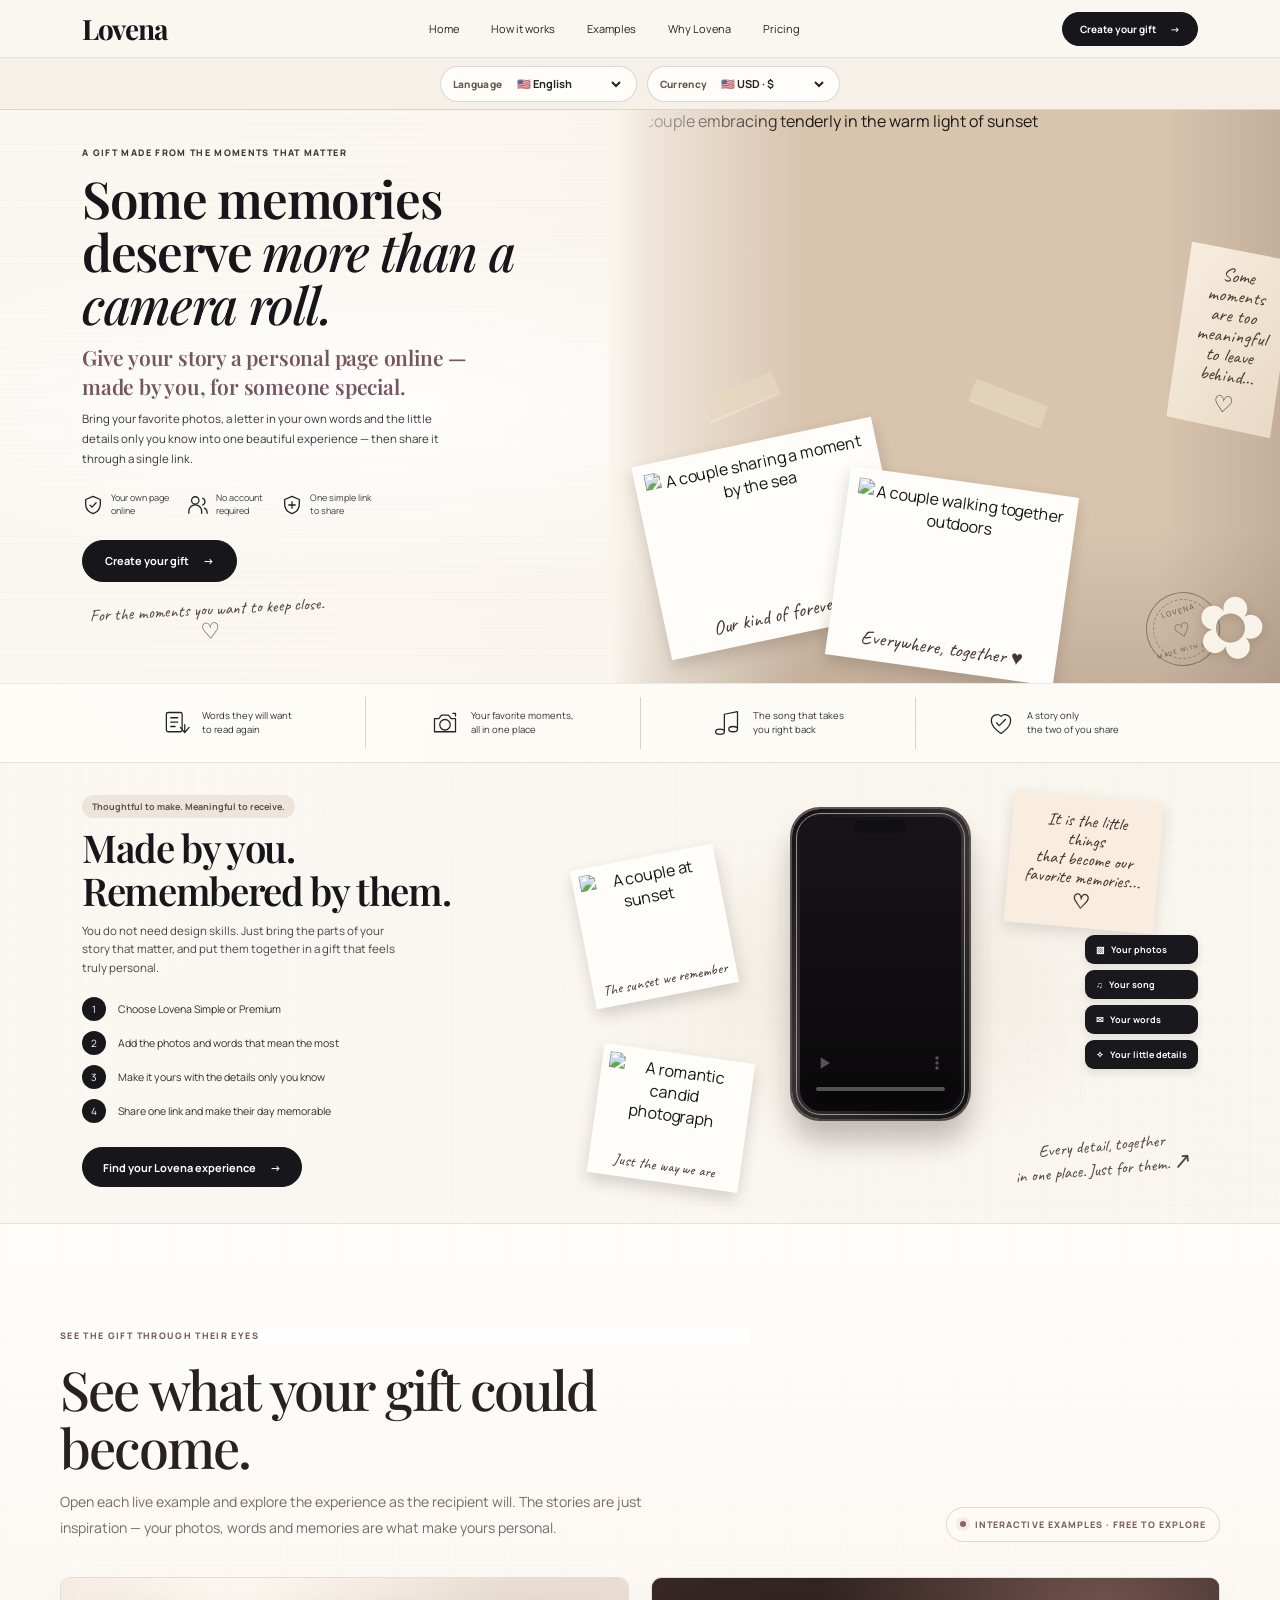
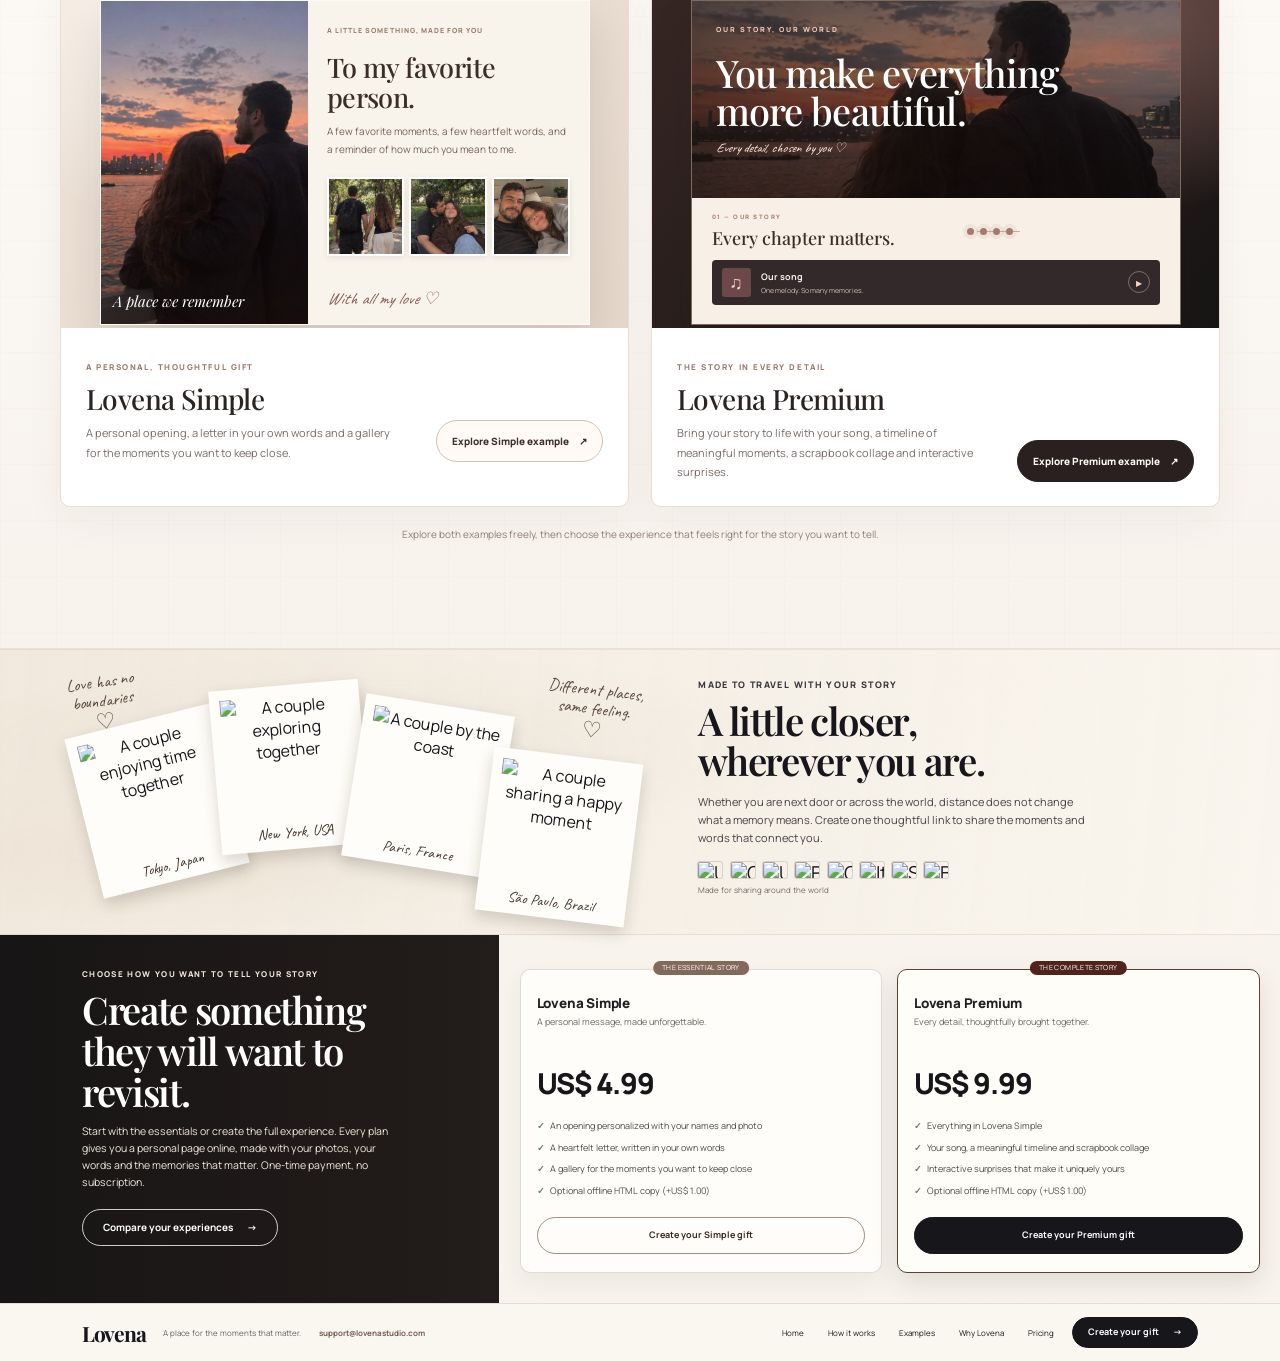
==== commit 3d38c652: "Polish Lovena Simple plan benefit copy" ====
--- a/index.html
+++ b/index.html
@@ -2537,7 +2537,7 @@
         <ul>
           <li>An opening personalized with your names and photo</li>
           <li>A heartfelt letter, written in your own words</li>
-          <li>A gallery for the moments you want close</li>
+          <li>A gallery for the moments you want to keep close</li>
           <li>Optional offline HTML copy (+<span class="notranslate" translate="no" lang="en-US">$1.00</span>)</li>
         </ul>
         <a class="lr-button lr-button-outline" href="./experience-simple.html?edit=1&ui=20261028-ios-collage-speed-1">Create your Simple gift</a>
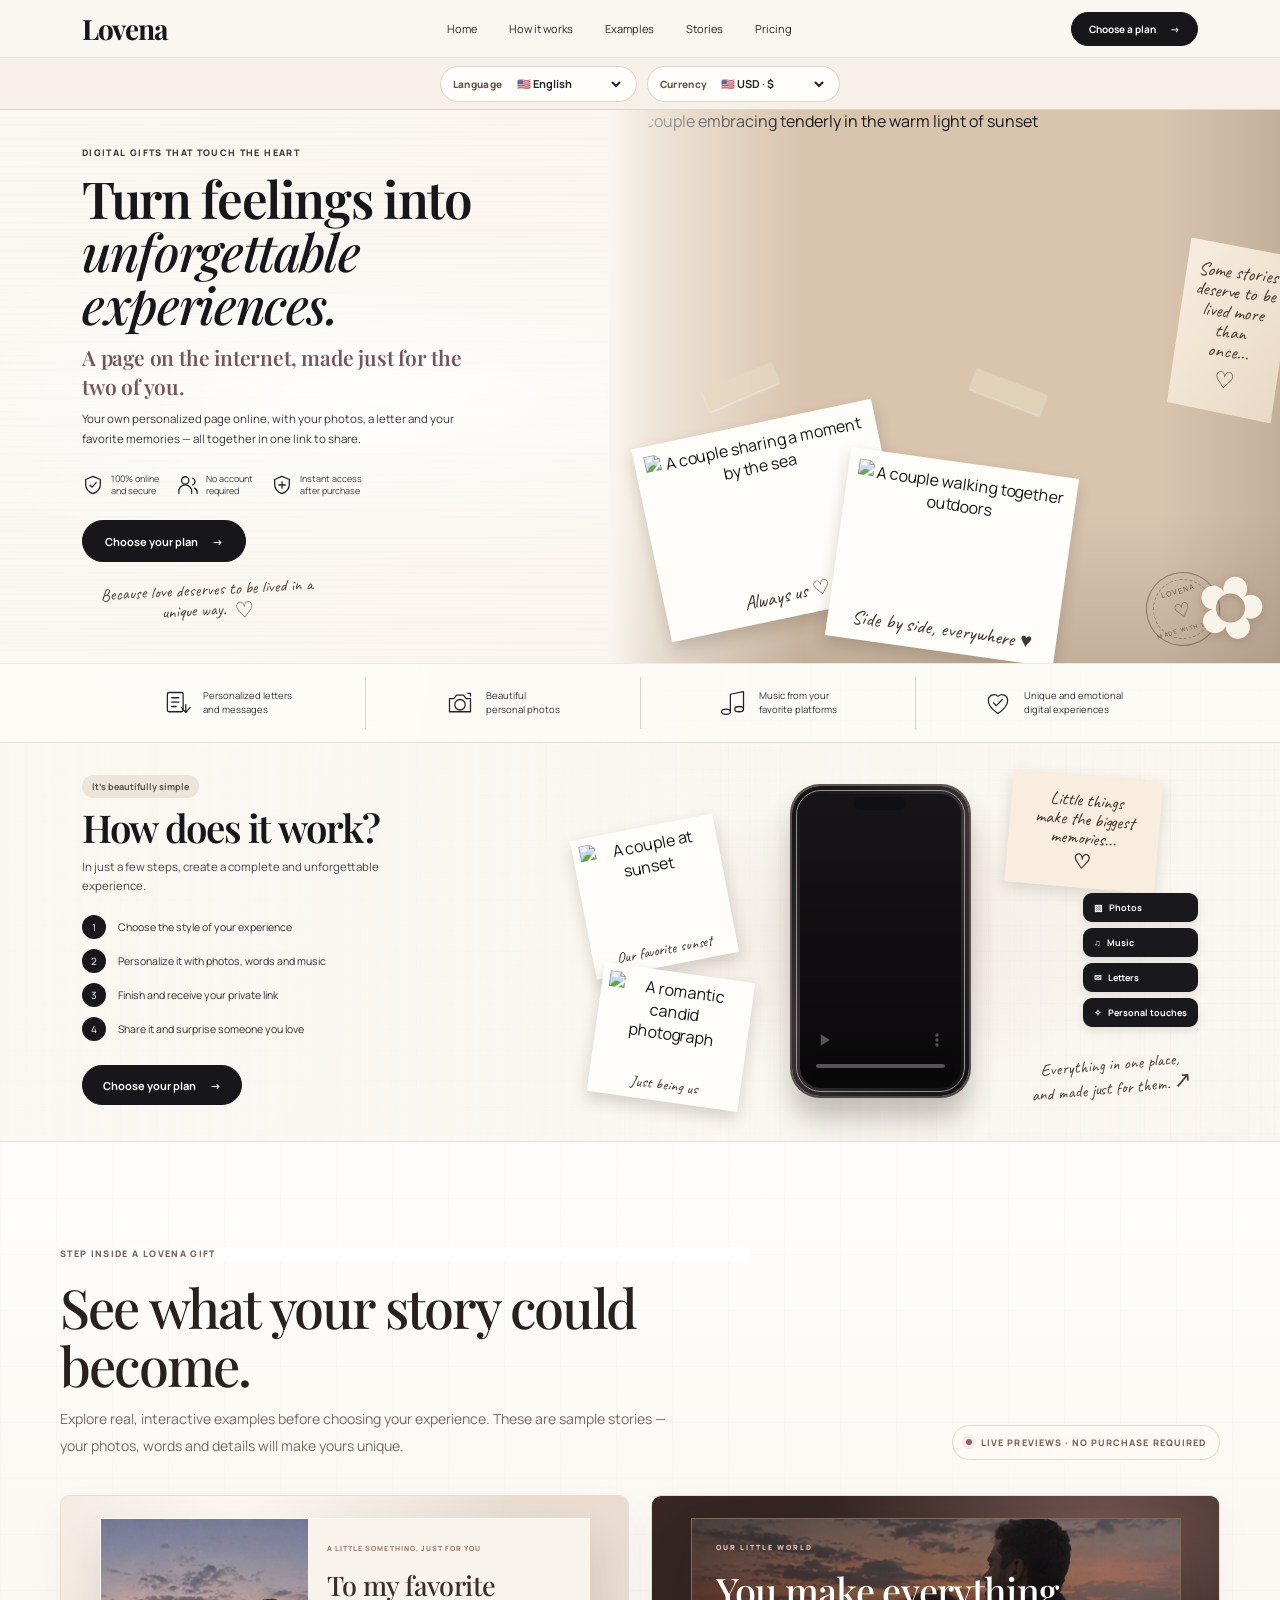
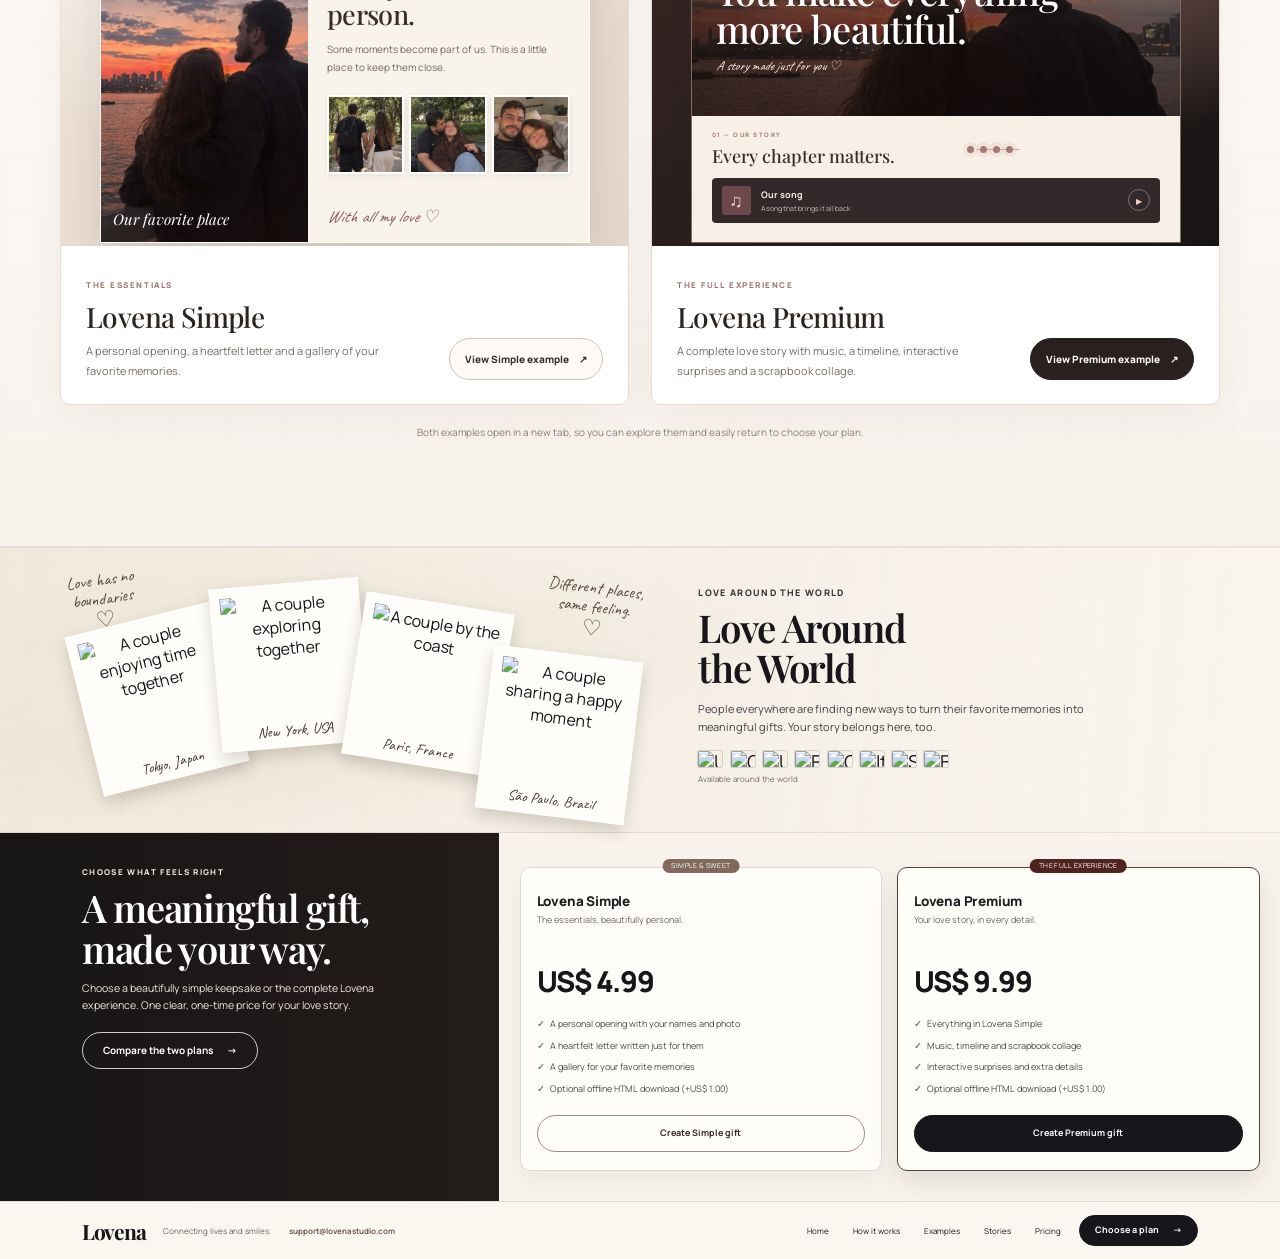
==== commit 3ecdfb41: "Restore Lovena landing page copy to its previous version" ====
--- a/index.html
+++ b/index.html
@@ -6,8 +6,8 @@
 <meta charset="utf-8">
 <meta name="viewport" content="width=device-width,initial-scale=1">
 <meta name="theme-color" content="#ffffff">
-<title>Lovena Studio — A personal gift made from your memories</title>
-<meta name="description" content="Create a meaningful digital gift: a personal page online with your photos, heartfelt letter and favorite memories, made for someone special.">
+<title>Lovena Studio — Your story, beautifully personal</title>
+<meta name="description" content="Create a personalized online page made just for the two of you, with your photos, a personal letter and favorite memories — all in one shareable link.">
 <link rel="preconnect" href="https://fonts.googleapis.com">
 <link rel="preconnect" href="https://fonts.gstatic.com" crossorigin>
 <link href="https://fonts.googleapis.com/css2?family=Caveat:wght@400;500;600;700&family=Manrope:wght@400;500;600;700;800&family=Playfair+Display:ital,wght@0,500;0,600;0,700;1,500;1,600&family=Special+Elite&display=swap" rel="stylesheet">
@@ -2320,15 +2320,15 @@
     <a href="#top">Home</a>
     <a href="#how">How it works</a>
     <a href="#examples">Examples</a>
-    <a href="#love-world">Why Lovena</a>
+    <a href="#testimonials">Stories</a>
     <a href="#pricing">Pricing</a>
   </nav>
   <div class="lr-nav-actions">
-    <a class="lr-button lr-button-dark lr-nav-cta" href="#pricing">Create your gift <span aria-hidden="true">→</span></a>
+    <a class="lr-button lr-button-dark lr-nav-cta" href="#pricing">Choose a plan <span aria-hidden="true">→</span></a>
     <details class="lr-mobile-menu">
       <summary aria-label="Open navigation menu"><span></span><span></span><span></span></summary>
       <div class="lr-mobile-menu-panel">
-        <a href="#top">Home</a><a href="#how">How it works</a><a href="#examples">Examples</a><a href="#love-world">Why Lovena</a><a href="#pricing">Pricing</a><a href="#pricing">Create your gift ↗</a>
+        <a href="#top">Home</a><a href="#how">How it works</a><a href="#examples">Examples</a><a href="#testimonials">Stories</a><a href="#pricing">Pricing</a><a href="#pricing">Choose a plan ↗</a>
       </div>
     </details>
   </div>
@@ -2358,23 +2358,23 @@
 <main class="lr-main" id="lr-main">
   <section class="lr-hero" aria-labelledby="lr-hero-title">
     <div class="lr-hero-copy">
-      <div class="lr-eyebrow">A GIFT MADE FROM THE MOMENTS THAT MATTER</div>
-      <h1 id="lr-hero-title">Some memories deserve <em>more than a camera roll.</em></h1>
-      <p class="lr-hero-product-line">Give your story a personal page online — made by you, for someone special.</p>
-      <p class="lr-hero-lead">Bring your favorite photos, a letter in your own words and the little details only you know into one beautiful experience — then share it through a single link.</p>
+      <div class="lr-eyebrow">DIGITAL GIFTS THAT TOUCH THE HEART</div>
+      <h1 id="lr-hero-title">Turn feelings into <em>unforgettable experiences.</em></h1>
+      <p class="lr-hero-product-line">A page on the internet, made just for the two of you.</p>
+      <p class="lr-hero-lead">Your own personalized page online, with your photos, a letter and your favorite memories — all together in one link to share.</p>
       <div class="lr-trust-row">
-        <span><svg viewBox="0 0 24 24" aria-hidden="true"><path d="M12 2.5 20 6v5.2c0 5.1-3.3 8.5-8 10.3-4.7-1.8-8-5.2-8-10.3V6l8-3.5Z"/><path d="m8.8 12.2 2.1 2.1 4.5-4.7"/></svg><span>Your own page<br>online</span></span>
+        <span><svg viewBox="0 0 24 24" aria-hidden="true"><path d="M12 2.5 20 6v5.2c0 5.1-3.3 8.5-8 10.3-4.7-1.8-8-5.2-8-10.3V6l8-3.5Z"/><path d="m8.8 12.2 2.1 2.1 4.5-4.7"/></svg><span>100% online<br>and secure</span></span>
         <span><svg viewBox="0 0 24 24" aria-hidden="true"><circle cx="9" cy="7" r="4"/><path d="M2 21v-2.2a7 7 0 0 1 14 0V21M17 4.5a4 4 0 0 1 0 7.5m2 3.5a5 5 0 0 1 3 4.6V21"/></svg><span>No account<br>required</span></span>
-        <span><svg viewBox="0 0 24 24" aria-hidden="true"><path d="M12 2.5 20 6v5.2c0 5.1-3.3 8.5-8 10.3-4.7-1.8-8-5.2-8-10.3V6l8-3.5Z"/><path d="M8.5 12h7M12 8.5v7"/></svg><span>One simple link<br>to share</span></span>
+        <span><svg viewBox="0 0 24 24" aria-hidden="true"><path d="M12 2.5 20 6v5.2c0 5.1-3.3 8.5-8 10.3-4.7-1.8-8-5.2-8-10.3V6l8-3.5Z"/><path d="M8.5 12h7M12 8.5v7"/></svg><span>Instant access<br>after purchase</span></span>
       </div>
-      <a class="lr-button lr-button-dark lr-hero-cta" href="#pricing">Create your gift <span aria-hidden="true">→</span></a>
-      <p class="lr-handwritten lr-hero-note">For the moments you want to keep close. <span>♡</span></p>
+      <a class="lr-button lr-button-dark lr-hero-cta" href="#pricing">Choose your plan <span aria-hidden="true">→</span></a>
+      <p class="lr-handwritten lr-hero-note">Because love deserves to be lived in a unique way. <span>♡</span></p>
     </div>
     <div class="lr-hero-art" aria-label="Scrapbook collage of romantic moments">
       <div class="lr-hero-photo"><img src="https://images.unsplash.com/photo-1782786398021-c1094444c9d7?auto=format&fit=crop&fm=jpg&q=88&w=1600" alt="A couple embracing tenderly in the warm light of sunset" fetchpriority="high"></div>
-      <div class="lr-paper-note lr-paper-note-top">Some moments<br>are too meaningful<br>to leave behind... <span>♡</span></div>
-      <div class="lr-polaroid lr-polaroid-one"><img src="https://images.unsplash.com/photo-1519307212971-dd9561667ffb?auto=format&fit=crop&fm=jpg&q=85&w=800" alt="A couple sharing a moment by the sea" loading="lazy"><span>Our kind of forever ♡</span></div>
-      <div class="lr-polaroid lr-polaroid-two"><img src="https://images.unsplash.com/photo-1522673607200-164d1b6ce486?auto=format&fit=crop&fm=jpg&q=85&w=800" alt="A couple walking together outdoors" loading="lazy"><span>Everywhere, together ♥</span></div>
+      <div class="lr-paper-note lr-paper-note-top">Some stories<br>deserve to be<br>lived more than<br>once... <span>♡</span></div>
+      <div class="lr-polaroid lr-polaroid-one"><img src="https://images.unsplash.com/photo-1519307212971-dd9561667ffb?auto=format&fit=crop&fm=jpg&q=85&w=800" alt="A couple sharing a moment by the sea" loading="lazy"><span>Always us ♡</span></div>
+      <div class="lr-polaroid lr-polaroid-two"><img src="https://images.unsplash.com/photo-1522673607200-164d1b6ce486?auto=format&fit=crop&fm=jpg&q=85&w=800" alt="A couple walking together outdoors" loading="lazy"><span>Side by side, everywhere ♥</span></div>
       <div class="lr-tape lr-tape-one"></div><div class="lr-tape lr-tape-two"></div>
       <div class="lr-postmark" aria-hidden="true"><span>LOVENA</span><b>♡</b><small>MADE WITH LOVE</small></div>
       <div class="lr-pressed-flower" aria-hidden="true">✿</div>
@@ -2382,28 +2382,28 @@
   </section>
 
   <div class="lr-benefits" aria-label="What you can create">
-    <div><svg viewBox="0 0 32 32" aria-hidden="true"><rect x="5" y="4" width="18" height="22" rx="2"/><path d="M10 10h8M10 15h8M10 20h5M21 21l5 6 5-6M26 27v-9"/></svg><span>Words they will want<br>to read again</span></div>
-    <div><svg viewBox="0 0 32 32" aria-hidden="true"><path d="M4 11h5l3-4h8l3 4h5v15H4z"/><circle cx="16" cy="18" r="6"/><path d="M25 5h3v3"/></svg><span>Your favorite moments,<br>all in one place</span></div>
-    <div><svg viewBox="0 0 32 32" aria-hidden="true"><path d="M13 25V6l15-3v19"/><ellipse cx="8" cy="26" rx="5" ry="3"/><ellipse cx="23" cy="23" rx="5" ry="3"/></svg><span>The song that takes<br>you right back</span></div>
-    <div><svg viewBox="0 0 32 32" aria-hidden="true"><path d="M16 28s-11-6.7-11-15a6.5 6.5 0 0 1 11-4.6A6.5 6.5 0 0 1 27 13c0 8.3-11 15-11 15Z"/><path d="m11 16 3 3 7-7"/></svg><span>A story only<br>the two of you share</span></div>
+    <div><svg viewBox="0 0 32 32" aria-hidden="true"><rect x="5" y="4" width="18" height="22" rx="2"/><path d="M10 10h8M10 15h8M10 20h5M21 21l5 6 5-6M26 27v-9"/></svg><span>Personalized letters<br>and messages</span></div>
+    <div><svg viewBox="0 0 32 32" aria-hidden="true"><path d="M4 11h5l3-4h8l3 4h5v15H4z"/><circle cx="16" cy="18" r="6"/><path d="M25 5h3v3"/></svg><span>Beautiful<br>personal photos</span></div>
+    <div><svg viewBox="0 0 32 32" aria-hidden="true"><path d="M13 25V6l15-3v19"/><ellipse cx="8" cy="26" rx="5" ry="3"/><ellipse cx="23" cy="23" rx="5" ry="3"/></svg><span>Music from your<br>favorite platforms</span></div>
+    <div><svg viewBox="0 0 32 32" aria-hidden="true"><path d="M16 28s-11-6.7-11-15a6.5 6.5 0 0 1 11-4.6A6.5 6.5 0 0 1 27 13c0 8.3-11 15-11 15Z"/><path d="m11 16 3 3 7-7"/></svg><span>Unique and emotional<br>digital experiences</span></div>
   </div>
 
   <section class="lr-how" id="how" aria-labelledby="lr-how-title">
     <div class="lr-how-copy">
-      <span class="lr-pill">Thoughtful to make. Meaningful to receive.</span>
-      <h2 id="lr-how-title">Made by you. Remembered by them.</h2>
-      <p>You do not need design skills. Just bring the parts of your story that matter, and put them together in a gift that feels truly personal.</p>
+      <span class="lr-pill">It's beautifully simple</span>
+      <h2 id="lr-how-title">How does it work?</h2>
+      <p>In just a few steps, create a complete and unforgettable experience.</p>
       <ol class="lr-steps">
-        <li><span>1</span>Choose Lovena Simple or Premium</li>
-        <li><span>2</span>Add the photos and words that mean the most</li>
-        <li><span>3</span>Make it yours with the details only you know</li>
-        <li><span>4</span>Share one link and make their day memorable</li>
+        <li><span>1</span>Choose the style of your experience</li>
+        <li><span>2</span>Personalize it with photos, words and music</li>
+        <li><span>3</span>Finish and receive your private link</li>
+        <li><span>4</span>Share it and surprise someone you love</li>
       </ol>
-      <a class="lr-button lr-button-dark" href="#pricing">Find your Lovena experience <span aria-hidden="true">→</span></a>
+      <a class="lr-button lr-button-dark" href="#pricing">Choose your plan <span aria-hidden="true">→</span></a>
     </div>
         <div class="lr-how-art" id="inside" aria-label="Preview of the digital experience on a phone">
-      <div class="lr-photo-note lr-photo-note-left"><img src="https://images.unsplash.com/photo-1519307212971-dd9561667ffb?auto=format&fit=crop&fm=jpg&q=82&w=600" alt="A couple at sunset" loading="lazy"><span>The sunset we remember</span></div>
-      <div class="lr-floating-note lr-floating-note-top">It is the little things<br>that become our<br>favorite memories... <b>♡</b></div>
+      <div class="lr-photo-note lr-photo-note-left"><img src="https://images.unsplash.com/photo-1519307212971-dd9561667ffb?auto=format&fit=crop&fm=jpg&q=82&w=600" alt="A couple at sunset" loading="lazy"><span>Our favorite sunset</span></div>
+      <div class="lr-floating-note lr-floating-note-top">Little things<br>make the biggest<br>memories... <b>♡</b></div>
       <div class="lr-phone">
         <div class="lr-phone-island"></div>
         <div class="lr-phone-screen">
@@ -2413,9 +2413,9 @@
           </video>
         </div>
       </div>
-      <div class="lr-floating-menu"><span>▧ &nbsp; Your photos</span><span>♫ &nbsp; Your song</span><span>✉ &nbsp; Your words</span><span>✧ &nbsp; Your little details</span></div>
-      <div class="lr-photo-note lr-photo-note-bottom"><img src="https://images.unsplash.com/photo-1545113431-d301296b14cc?auto=format&fit=crop&fm=jpg&q=82&w=600" alt="A romantic candid photograph" loading="lazy"><span>Just the way we are</span></div>
-      <div class="lr-handwritten lr-how-note">Every detail, together<br>in one place. Just for them. <span>↗</span></div>
+      <div class="lr-floating-menu"><span>▧ &nbsp; Photos</span><span>♫ &nbsp; Music</span><span>✉ &nbsp; Letters</span><span>✧ &nbsp; Personal touches</span></div>
+      <div class="lr-photo-note lr-photo-note-bottom"><img src="https://images.unsplash.com/photo-1545113431-d301296b14cc?auto=format&fit=crop&fm=jpg&q=82&w=600" alt="A romantic candid photograph" loading="lazy"><span>Just being us</span></div>
+      <div class="lr-handwritten lr-how-note">Everything in one place,<br>and made just for them. <span>↗</span></div>
       <div class="lr-heart-doodle" aria-hidden="true">♡</div>
     </div>
   </section>
@@ -2425,11 +2425,11 @@
     <div class="lr-examples-inner">
       <div class="lr-examples-intro">
         <div class="lr-examples-heading">
-          <div class="lr-eyebrow">SEE THE GIFT THROUGH THEIR EYES</div>
-          <h2 id="lr-examples-title">See what your gift could become.</h2>
-          <p>Open each live example and explore the experience as the recipient will. The stories are just inspiration — your photos, words and memories are what make yours personal.</p>
+          <div class="lr-eyebrow">STEP INSIDE A LOVENA GIFT</div>
+          <h2 id="lr-examples-title">See what your story could become.</h2>
+          <p>Explore real, interactive examples before choosing your experience. These are sample stories — your photos, words and details will make yours unique.</p>
         </div>
-        <div class="lr-examples-note"><span class="lr-examples-note-dot"></span> INTERACTIVE EXAMPLES · FREE TO EXPLORE</div>
+        <div class="lr-examples-note"><span class="lr-examples-note-dot"></span> LIVE PREVIEWS · NO PURCHASE REQUIRED</div>
       </div>
       <div class="lr-examples-grid">
         <article class="lr-example-card">
@@ -2438,12 +2438,12 @@
               <div class="lr-preview-sheet lr-preview-sheet-simple">
                 <div class="lr-preview-simple-photo">
                   <img src="./assets/lovena-experience-hero-hq.jpg" alt="" loading="lazy" decoding="async">
-                  <span class="lr-preview-photo-caption">A place we remember</span>
+                  <span class="lr-preview-photo-caption">Our favorite place</span>
                 </div>
                 <div class="lr-preview-simple-copy">
-                  <span class="lr-preview-overline">A LITTLE SOMETHING, MADE FOR YOU</span>
+                  <span class="lr-preview-overline">A LITTLE SOMETHING, JUST FOR YOU</span>
                   <h3>To my favorite person.</h3>
-                  <p>A few favorite moments, a few heartfelt words, and a reminder of how much you mean to me.</p>
+                  <p>Some moments become part of us. This is a little place to keep them close.</p>
                   <div class="lr-preview-mini-gallery">
                     <img src="./assets/lovena-sample-photo-01.jpg" alt="" loading="lazy" decoding="async">
                     <img src="./assets/lovena-sample-photo-02.jpg" alt="" loading="lazy" decoding="async">
@@ -2452,16 +2452,16 @@
                   <span class="lr-preview-signature">With all my love ♡</span>
                 </div>
               </div>
-              <span class="lr-example-open-hint">Explore live example <span aria-hidden="true">↗</span></span>
+              <span class="lr-example-open-hint">Open live example <span aria-hidden="true">↗</span></span>
             </div>
           </a>
           <div class="lr-example-card-copy">
             <div>
-              <span class="lr-example-plan-label">A PERSONAL, THOUGHTFUL GIFT</span>
+              <span class="lr-example-plan-label">THE ESSENTIALS</span>
               <h3>Lovena Simple</h3>
-              <p>A personal opening, a letter in your own words and a gallery for the moments you want to keep close.</p>
+              <p>A personal opening, a heartfelt letter and a gallery of your favorite memories.</p>
             </div>
-            <a class="lr-example-action lr-example-action-light" href="./experience-simple.html?demo=1" target="_blank" rel="noopener noreferrer">Explore Simple example <span aria-hidden="true">↗</span></a>
+            <a class="lr-example-action lr-example-action-light" href="./experience-simple.html?demo=1" target="_blank" rel="noopener noreferrer">View Simple example <span aria-hidden="true">↗</span></a>
           </div>
         </article>
         <article class="lr-example-card lr-example-card-premium">
@@ -2470,34 +2470,34 @@
               <div class="lr-preview-sheet lr-preview-sheet-premium">
                 <div class="lr-preview-premium-hero">
                   <img src="./assets/lovena-experience-hero-hq.jpg" alt="" loading="lazy" decoding="async">
-                  <span>OUR STORY, OUR WORLD</span>
+                  <span>OUR LITTLE WORLD</span>
                   <strong>You make everything<br>more beautiful.</strong>
-                  <small>Every detail, chosen by you ♡</small>
+                  <small>A story made just for you ♡</small>
                 </div>
                 <div class="lr-preview-premium-details">
                   <div class="lr-preview-premium-title"><span>01 — OUR STORY</span><b>Every chapter matters.</b></div>
                   <div class="lr-preview-timeline"><i></i><i></i><i></i><i></i></div>
                   <div class="lr-preview-music">
                     <span class="lr-preview-music-icon">♫</span>
-                    <span><b>Our song</b><small>One melody. So many memories.</small></span>
+                    <span><b>Our song</b><small>A song that brings it all back</small></span>
                     <span class="lr-preview-play">▶</span>
                   </div>
                 </div>
               </div>
-              <span class="lr-example-open-hint">Explore live example <span aria-hidden="true">↗</span></span>
+              <span class="lr-example-open-hint">Open live example <span aria-hidden="true">↗</span></span>
             </div>
           </a>
           <div class="lr-example-card-copy">
             <div>
-              <span class="lr-example-plan-label">THE STORY IN EVERY DETAIL</span>
+              <span class="lr-example-plan-label">THE FULL EXPERIENCE</span>
               <h3>Lovena Premium</h3>
-              <p>Bring your story to life with your song, a timeline of meaningful moments, a scrapbook collage and interactive surprises.</p>
+              <p>A complete love story with music, a timeline, interactive surprises and a scrapbook collage.</p>
             </div>
-            <a class="lr-example-action lr-example-action-dark" href="./experience.html?demo=1" target="_blank" rel="noopener noreferrer">Explore Premium example <span aria-hidden="true">↗</span></a>
+            <a class="lr-example-action lr-example-action-dark" href="./experience.html?demo=1" target="_blank" rel="noopener noreferrer">View Premium example <span aria-hidden="true">↗</span></a>
           </div>
         </article>
       </div>
-      <p class="lr-examples-footnote">Explore both examples freely, then choose the experience that feels right for the story you want to tell.</p>
+      <p class="lr-examples-footnote">Both examples open in a new tab, so you can explore them and easily return to choose your plan.</p>
     </div>
   </section>
 
@@ -2511,49 +2511,49 @@
       <div class="lr-world-doodle lr-world-doodle-right">Different places,<br>same feeling. <span>♡</span></div>
     </div>
     <div class="lr-world-copy" id="loveWorldHeadingCopy">
-      <div class="lr-eyebrow">MADE TO TRAVEL WITH YOUR STORY</div>
-      <h2 id="love-world-title">A little closer,<br>wherever you are.</h2>
-      <p>Whether you are next door or across the world, distance does not change what a memory means. Create one thoughtful link to share the moments and words that connect you.</p>
+      <div class="lr-eyebrow">LOVE AROUND THE WORLD</div>
+      <h2 id="love-world-title">Love Around<br>the World</h2>
+      <p>People everywhere are finding new ways to turn their favorite memories into meaningful gifts. Your story belongs here, too.</p>
       <div class="lr-flags" aria-label="A world of love"><span title="United States"><img src="https://flagcdn.com/us.svg" alt="United States flag" width="24" height="16" loading="lazy" decoding="async"></span><span title="Canada"><img src="https://flagcdn.com/ca.svg" alt="Canada flag" width="24" height="16" loading="lazy" decoding="async"></span><span title="United Kingdom"><img src="https://flagcdn.com/gb.svg" alt="United Kingdom flag" width="24" height="16" loading="lazy" decoding="async"></span><span title="France"><img src="https://flagcdn.com/fr.svg" alt="France flag" width="24" height="16" loading="lazy" decoding="async"></span><span title="Germany"><img src="https://flagcdn.com/de.svg" alt="Germany flag" width="24" height="16" loading="lazy" decoding="async"></span><span title="Italy"><img src="https://flagcdn.com/it.svg" alt="Italy flag" width="24" height="16" loading="lazy" decoding="async"></span><span title="Spain"><img src="https://flagcdn.com/es.svg" alt="Spain flag" width="24" height="16" loading="lazy" decoding="async"></span><span title="Brazil"><img src="https://flagcdn.com/br.svg" alt="Brazil flag" width="24" height="16" loading="lazy" decoding="async"></span></div>
-      <div class="lr-available">Made for sharing around the world</div>
-      <div class="lr-world-quote" id="testimonials"><span>“</span><p>The most meaningful gifts are made with the details only you could choose.</p></div>
+      <div class="lr-available">Available around the world</div>
+      <div class="lr-world-quote" id="testimonials"><span>“</span><p>Different stories, all worthy of being remembered.</p></div>
     </div>
   </section>
 
   <section class="lr-pricing" id="pricing" aria-labelledby="lr-pricing-title">
     <div class="lr-pricing-story">
-      <div class="lr-eyebrow">CHOOSE HOW YOU WANT TO TELL YOUR STORY</div>
-      <h2 id="lr-pricing-title">Create something they will want to revisit.</h2>
-      <p>Start with the essentials or create the full experience. Every plan gives you a personal page online, made with your photos, your words and the memories that matter. One-time payment, no subscription.</p>
-      <a class="lr-button lr-button-outline" href="#plans">Compare your experiences <span aria-hidden="true">→</span></a>
+      <div class="lr-eyebrow">CHOOSE WHAT FEELS RIGHT</div>
+      <h2 id="lr-pricing-title">A meaningful gift, made your way.</h2>
+      <p>Choose a beautifully simple keepsake or the complete Lovena experience. One clear, one-time price for your love story.</p>
+      <a class="lr-button lr-button-outline" href="#plans">Compare the two plans <span aria-hidden="true">→</span></a>
       <div class="lr-pricing-couple" aria-hidden="true"></div>
     </div>
     <div class="lr-plan-wrap" id="plans" aria-label="Choose a Lovena plan">
       <article class="lr-plan lr-plan-basic">
-        <span class="lr-plan-badge">THE ESSENTIAL STORY</span>
+        <span class="lr-plan-badge">SIMPLE &amp; SWEET</span>
         <h3>Lovena Simple</h3>
-        <p class="lr-plan-subtitle">A personal message, made unforgettable.</p>
+        <p class="lr-plan-subtitle">The essentials, beautifully personal.</p>
         <div class="lr-price notranslate" translate="no" lang="en-US" aria-label="4.99 US dollars">$4.99</div>
         <ul>
-          <li>An opening personalized with your names and photo</li>
-          <li>A heartfelt letter, written in your own words</li>
-          <li>A gallery for the moments you want to keep close</li>
-          <li>Optional offline HTML copy (+<span class="notranslate" translate="no" lang="en-US">$1.00</span>)</li>
+          <li>A personal opening with your names and photo</li>
+          <li>A heartfelt letter written just for them</li>
+          <li>A gallery for your favorite memories</li>
+          <li>Optional offline HTML download (+<span class="notranslate" translate="no" lang="en-US">$1.00</span>)</li>
         </ul>
-        <a class="lr-button lr-button-outline" href="./experience-simple.html?edit=1&ui=20261028-ios-collage-speed-1">Create your Simple gift</a>
+        <a class="lr-button lr-button-outline" href="./experience-simple.html?edit=1&ui=20261028-ios-collage-speed-1">Create Simple gift</a>
       </article>
       <article class="lr-plan lr-plan-featured">
-        <span class="lr-plan-badge">THE COMPLETE STORY</span>
+        <span class="lr-plan-badge">THE FULL EXPERIENCE</span>
         <h3>Lovena Premium</h3>
-        <p class="lr-plan-subtitle">Every detail, thoughtfully brought together.</p>
+        <p class="lr-plan-subtitle">Your love story, in every detail.</p>
         <div class="lr-price notranslate" translate="no" lang="en-US" aria-label="9.99 US dollars">$9.99</div>
         <ul>
           <li>Everything in Lovena Simple</li>
-          <li>Your song, a meaningful timeline and scrapbook collage</li>
-          <li>Interactive surprises that make it uniquely yours</li>
-          <li>Optional offline HTML copy (+<span class="notranslate" translate="no" lang="en-US">$1.00</span>)</li>
+          <li>Music, timeline and scrapbook collage</li>
+          <li>Interactive surprises and extra details</li>
+          <li>Optional offline HTML download (+<span class="notranslate" translate="no" lang="en-US">$1.00</span>)</li>
         </ul>
-        <a class="lr-button lr-button-dark" href="./experience.html?edit=1&ui=20261028-ios-collage-speed-1">Create your Premium gift</a>
+        <a class="lr-button lr-button-dark" href="./experience.html?edit=1&ui=20261028-ios-collage-speed-1">Create Premium gift</a>
       </article>
     </div>
   </section>
@@ -2561,10 +2561,10 @@
 
 <footer class="lr-footer" id="lr-footer">
   <a class="lr-brand" href="#top">Lovena</a>
-  <span class="lr-footer-tagline">A place for the moments that matter.</span>
+  <span class="lr-footer-tagline">Connecting lives and smiles.</span>
   <a class="lr-footer-email" href="mailto:support@lovenastudio.com" aria-label="Email Lovena Studio support">support@lovenastudio.com</a>
-  <nav aria-label="Footer navigation"><a href="#top">Home</a><a href="#how">How it works</a><a href="#examples">Examples</a><a href="#love-world">Why Lovena</a><a href="#pricing">Pricing</a></nav>
-  <a class="lr-button lr-button-dark lr-footer-cta" href="#pricing">Create your gift <span aria-hidden="true">→</span></a>
+  <nav aria-label="Footer navigation"><a href="#top">Home</a><a href="#how">How it works</a><a href="#examples">Examples</a><a href="#testimonials">Stories</a><a href="#pricing">Pricing</a></nav>
+  <a class="lr-button lr-button-dark lr-footer-cta" href="#pricing">Choose a plan <span aria-hidden="true">→</span></a>
 </footer>
 
 <script src="./assets/lovena-region.js?v=20261030-country-language-default-2"></script>
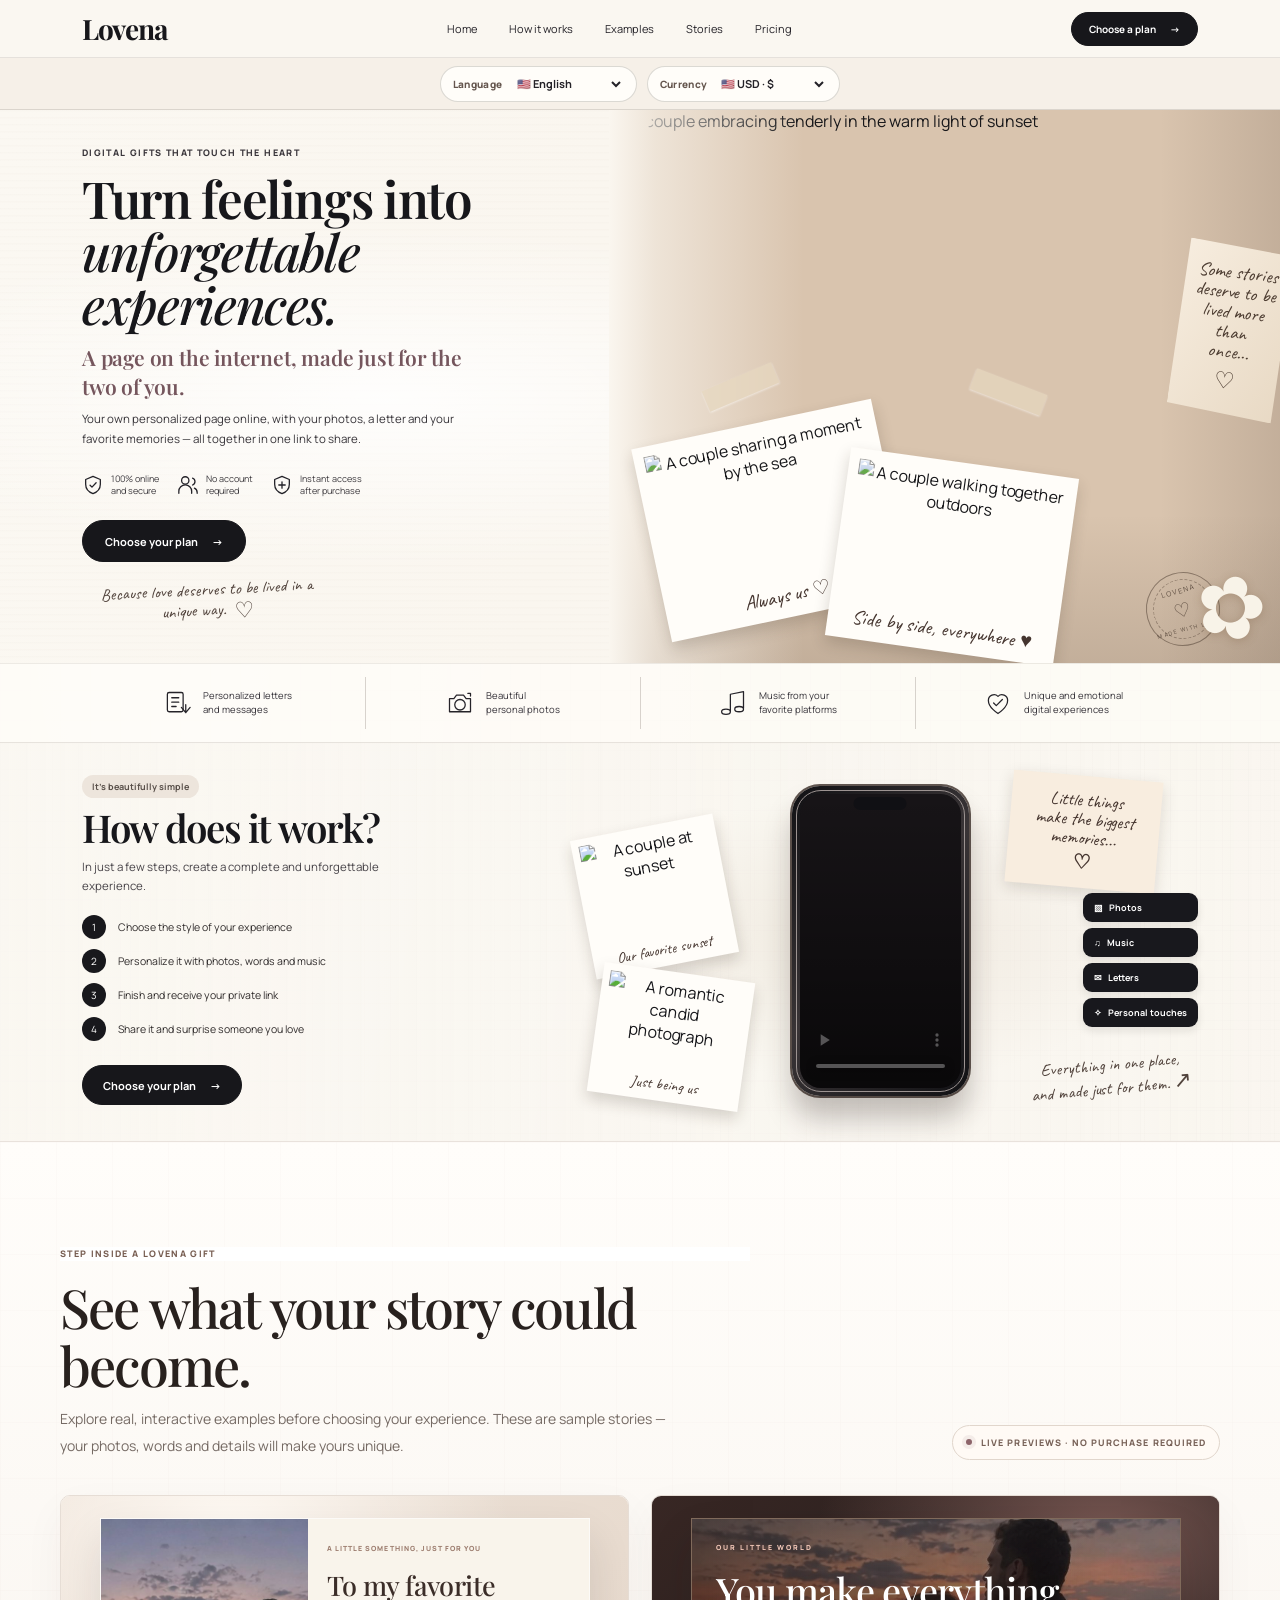
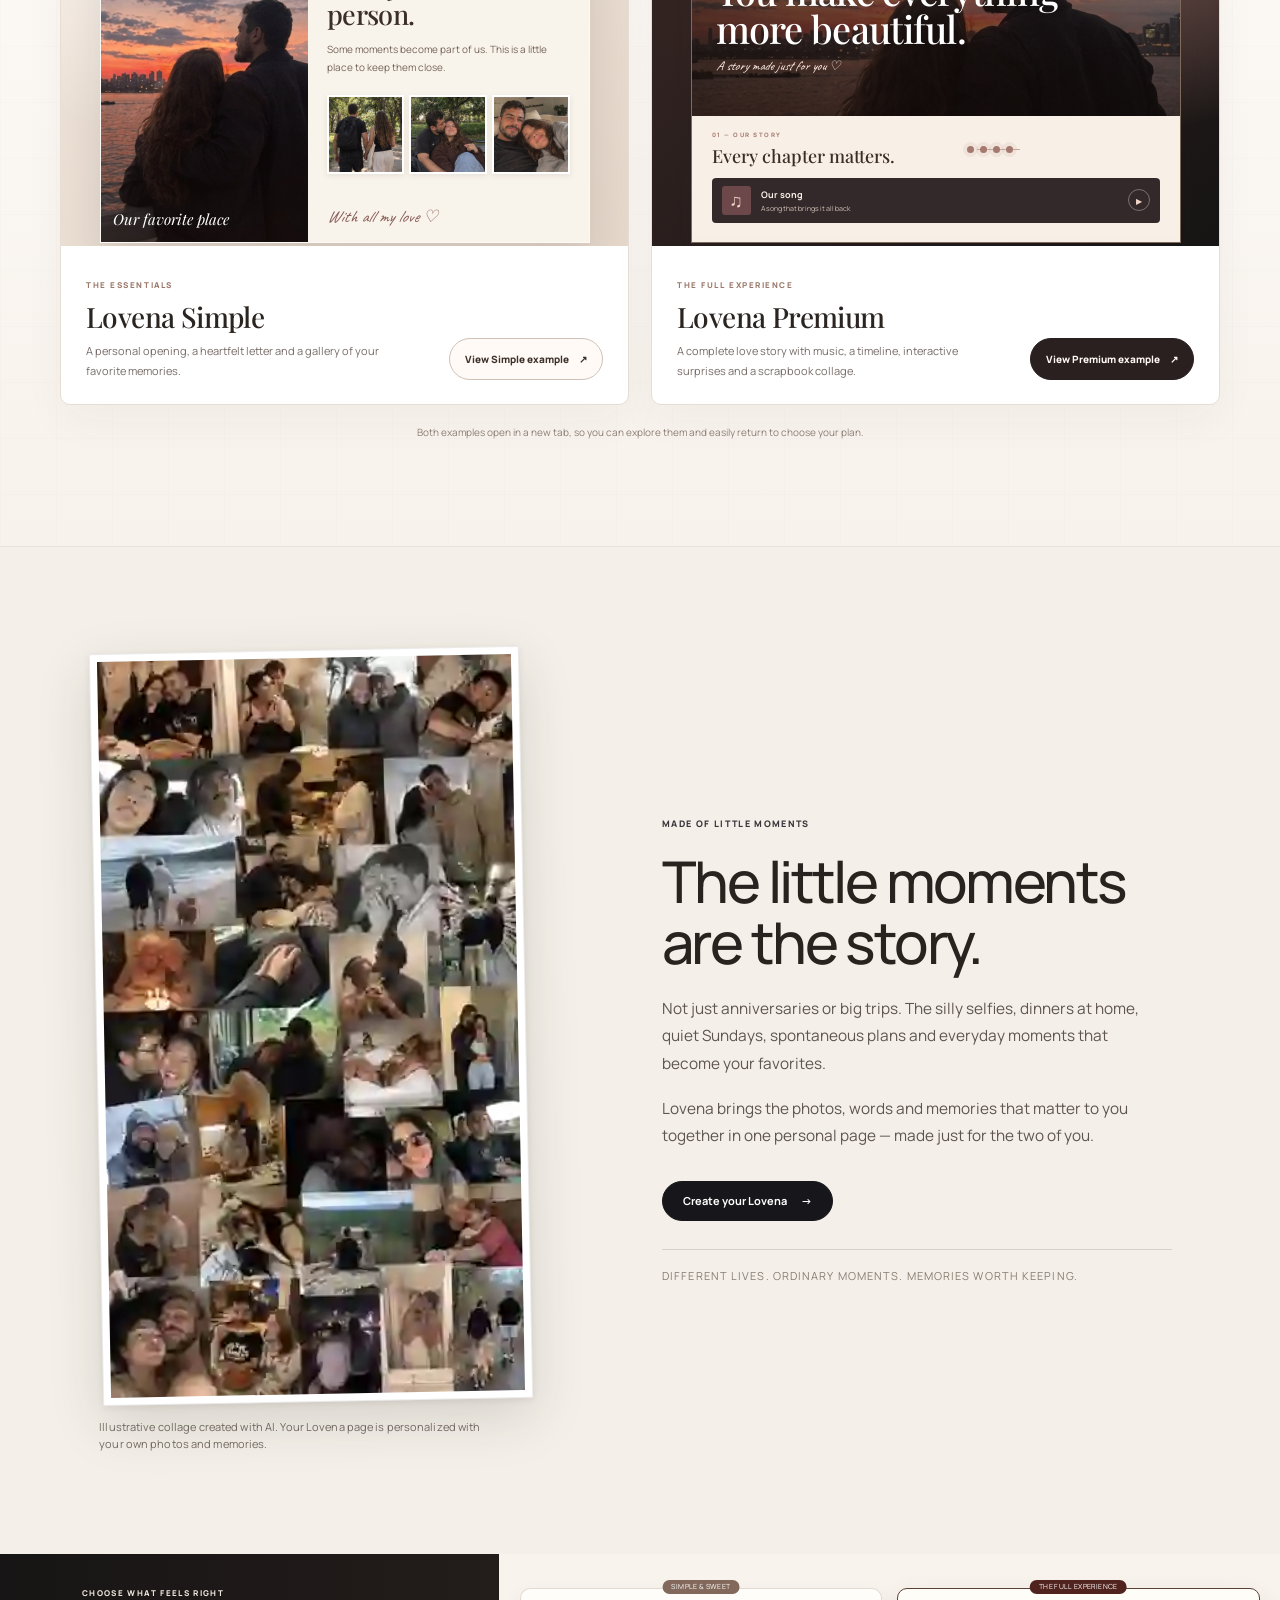
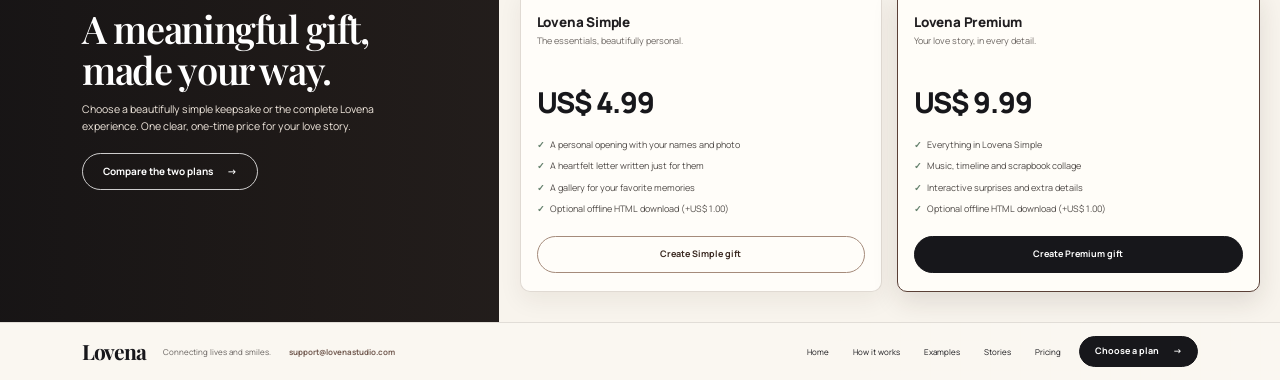
==== commit 1831c44b: "Add honest everyday-memory collage section to Lovena landing page" ====
--- a/index.html
+++ b/index.html
@@ -2501,22 +2501,22 @@
     </div>
   </section>
 
-  <section class="lr-world" id="love-world" aria-labelledby="love-world-title">
-    <div class="lr-world-collage" aria-label="Lovena stories inspired by couples around the world">
-      <div class="lr-world-polaroid lr-world-photo-a"><img src="https://images.unsplash.com/photo-1466979939565-131c4b39a51b?auto=format&fit=crop&fm=jpg&q=83&w=700" alt="A couple enjoying time together" loading="lazy"><span>Tokyo, Japan</span></div>
-      <div class="lr-world-polaroid lr-world-photo-b"><img src="https://images.unsplash.com/photo-1522673607200-164d1b6ce486?auto=format&fit=crop&fm=jpg&q=83&w=700" alt="A couple exploring together" loading="lazy"><span>New York, USA</span></div>
-      <div class="lr-world-polaroid lr-world-photo-c"><img src="https://images.unsplash.com/photo-1519307212971-dd9561667ffb?auto=format&fit=crop&fm=jpg&q=83&w=700" alt="A couple by the coast" loading="lazy"><span>Paris, France</span></div>
-      <div class="lr-world-polaroid lr-world-photo-d"><img src="https://images.unsplash.com/photo-1545113431-d301296b14cc?auto=format&fit=crop&fm=jpg&q=83&w=700" alt="A couple sharing a happy moment" loading="lazy"><span>São Paulo, Brazil</span></div>
-      <div class="lr-world-doodle lr-world-doodle-left">Love has no<br>boundaries <span>♡</span></div>
-      <div class="lr-world-doodle lr-world-doodle-right">Different places,<br>same feeling. <span>♡</span></div>
-    </div>
-    <div class="lr-world-copy" id="loveWorldHeadingCopy">
-      <div class="lr-eyebrow">LOVE AROUND THE WORLD</div>
-      <h2 id="love-world-title">Love Around<br>the World</h2>
-      <p>People everywhere are finding new ways to turn their favorite memories into meaningful gifts. Your story belongs here, too.</p>
-      <div class="lr-flags" aria-label="A world of love"><span title="United States"><img src="https://flagcdn.com/us.svg" alt="United States flag" width="24" height="16" loading="lazy" decoding="async"></span><span title="Canada"><img src="https://flagcdn.com/ca.svg" alt="Canada flag" width="24" height="16" loading="lazy" decoding="async"></span><span title="United Kingdom"><img src="https://flagcdn.com/gb.svg" alt="United Kingdom flag" width="24" height="16" loading="lazy" decoding="async"></span><span title="France"><img src="https://flagcdn.com/fr.svg" alt="France flag" width="24" height="16" loading="lazy" decoding="async"></span><span title="Germany"><img src="https://flagcdn.com/de.svg" alt="Germany flag" width="24" height="16" loading="lazy" decoding="async"></span><span title="Italy"><img src="https://flagcdn.com/it.svg" alt="Italy flag" width="24" height="16" loading="lazy" decoding="async"></span><span title="Spain"><img src="https://flagcdn.com/es.svg" alt="Spain flag" width="24" height="16" loading="lazy" decoding="async"></span><span title="Brazil"><img src="https://flagcdn.com/br.svg" alt="Brazil flag" width="24" height="16" loading="lazy" decoding="async"></span></div>
-      <div class="lr-available">Available around the world</div>
-      <div class="lr-world-quote" id="testimonials"><span>“</span><p>Different stories, all worthy of being remembered.</p></div>
+  <section class="lr-memory" id="love-world" aria-labelledby="love-world-title">
+    <div class="lr-memory-inner">
+      <div class="lr-memory-visual">
+        <div class="lr-memory-frame">
+          <img class="lr-memory-image" src="./assets/lovena-memory-wall.webp" alt="A dense collage of everyday snapshots showing different couples sharing ordinary moments at home, outdoors and while spending time together." loading="lazy" decoding="async" width="320" height="569">
+        </div>
+        <p class="lr-memory-disclosure">Illustrative collage created with AI. Your Lovena page is personalized with your own photos and memories.</p>
+      </div>
+      <div class="lr-memory-copy" id="loveWorldHeadingCopy">
+        <div class="lr-eyebrow">MADE OF LITTLE MOMENTS</div>
+        <h2 id="love-world-title">The little moments are the story.</h2>
+        <p>Not just anniversaries or big trips. The silly selfies, dinners at home, quiet Sundays, spontaneous plans and everyday moments that become your favorites.</p>
+        <p>Lovena brings the photos, words and memories that matter to you together in one personal page — made just for the two of you.</p>
+        <a class="lr-button lr-button-dark" href="#pricing">Create your Lovena <span aria-hidden="true">→</span></a>
+        <div class="lr-memory-caption" id="testimonials">Different lives. Ordinary moments. Memories worth keeping.</div>
+      </div>
     </div>
   </section>
 
--- a/landing.css
+++ b/landing.css
@@ -486,3 +486,98 @@
     font-size:8.5px;
   }
 }
+
+
+/* Everyday-memory collage section */
+.lr-memory {
+  position: relative;
+  overflow: hidden;
+  padding: clamp(68px, 8vw, 116px) 24px;
+  background: #f4f0e9;
+}
+.lr-memory-inner {
+  width: min(1180px, 100%);
+  margin: 0 auto;
+  display: grid;
+  grid-template-columns: minmax(0, .92fr) minmax(0, 1fr);
+  align-items: center;
+  gap: clamp(44px, 7vw, 96px);
+}
+.lr-memory-visual {
+  width: 100%;
+  max-width: 430px;
+  justify-self: center;
+}
+.lr-memory-frame {
+  padding: 7px;
+  background: #fff;
+  border: 1px solid rgba(46, 37, 31, .09);
+  box-shadow: 0 18px 54px rgba(41, 31, 24, .15), 0 2px 7px rgba(41, 31, 24, .08);
+  transform: rotate(-1.1deg);
+}
+.lr-memory-image {
+  display: block;
+  width: 100%;
+  height: auto;
+  aspect-ratio: 9 / 16;
+  object-fit: cover;
+  background: #e6dfd5;
+}
+.lr-memory-disclosure {
+  margin: 16px 3px 0;
+  max-width: 390px;
+  color: #746b63;
+  font-size: 11px;
+  line-height: 1.55;
+  letter-spacing: .01em;
+}
+.lr-memory-copy {
+  max-width: 510px;
+}
+.lr-memory-copy .lr-eyebrow {
+  margin-bottom: 20px;
+}
+.lr-memory-copy h2 {
+  max-width: 540px;
+  margin: 0 0 22px;
+  color: #28231f;
+  font-family: inherit;
+  font-size: clamp(36px, 4.5vw, 58px);
+  font-weight: 500;
+  line-height: 1.06;
+  letter-spacing: -.045em;
+}
+.lr-memory-copy p {
+  margin: 0 0 17px;
+  max-width: 490px;
+  color: #5e554e;
+  font-size: clamp(15px, 1.2vw, 17px);
+  line-height: 1.8;
+}
+.lr-memory-copy .lr-button {
+  margin-top: 14px;
+}
+.lr-memory-caption {
+  margin-top: 28px;
+  padding-top: 17px;
+  border-top: 1px solid rgba(67, 54, 45, .16);
+  color: #877c72;
+  font-size: 11px;
+  line-height: 1.6;
+  letter-spacing: .10em;
+  text-transform: uppercase;
+}
+@media (max-width: 800px) {
+  .lr-memory { padding: 60px 20px 70px; }
+  .lr-memory-inner {
+    grid-template-columns: minmax(0, 1fr);
+    gap: 34px;
+  }
+  .lr-memory-copy { max-width: 620px; }
+  .lr-memory-copy h2 { font-size: clamp(34px, 9vw, 46px); }
+  .lr-memory-visual { max-width: min(100%, 430px); }
+  .lr-memory-disclosure { font-size: 10px; }
+}
+@media (prefers-reduced-motion: reduce) {
+  .lr-memory-frame { transform: none; }
+}
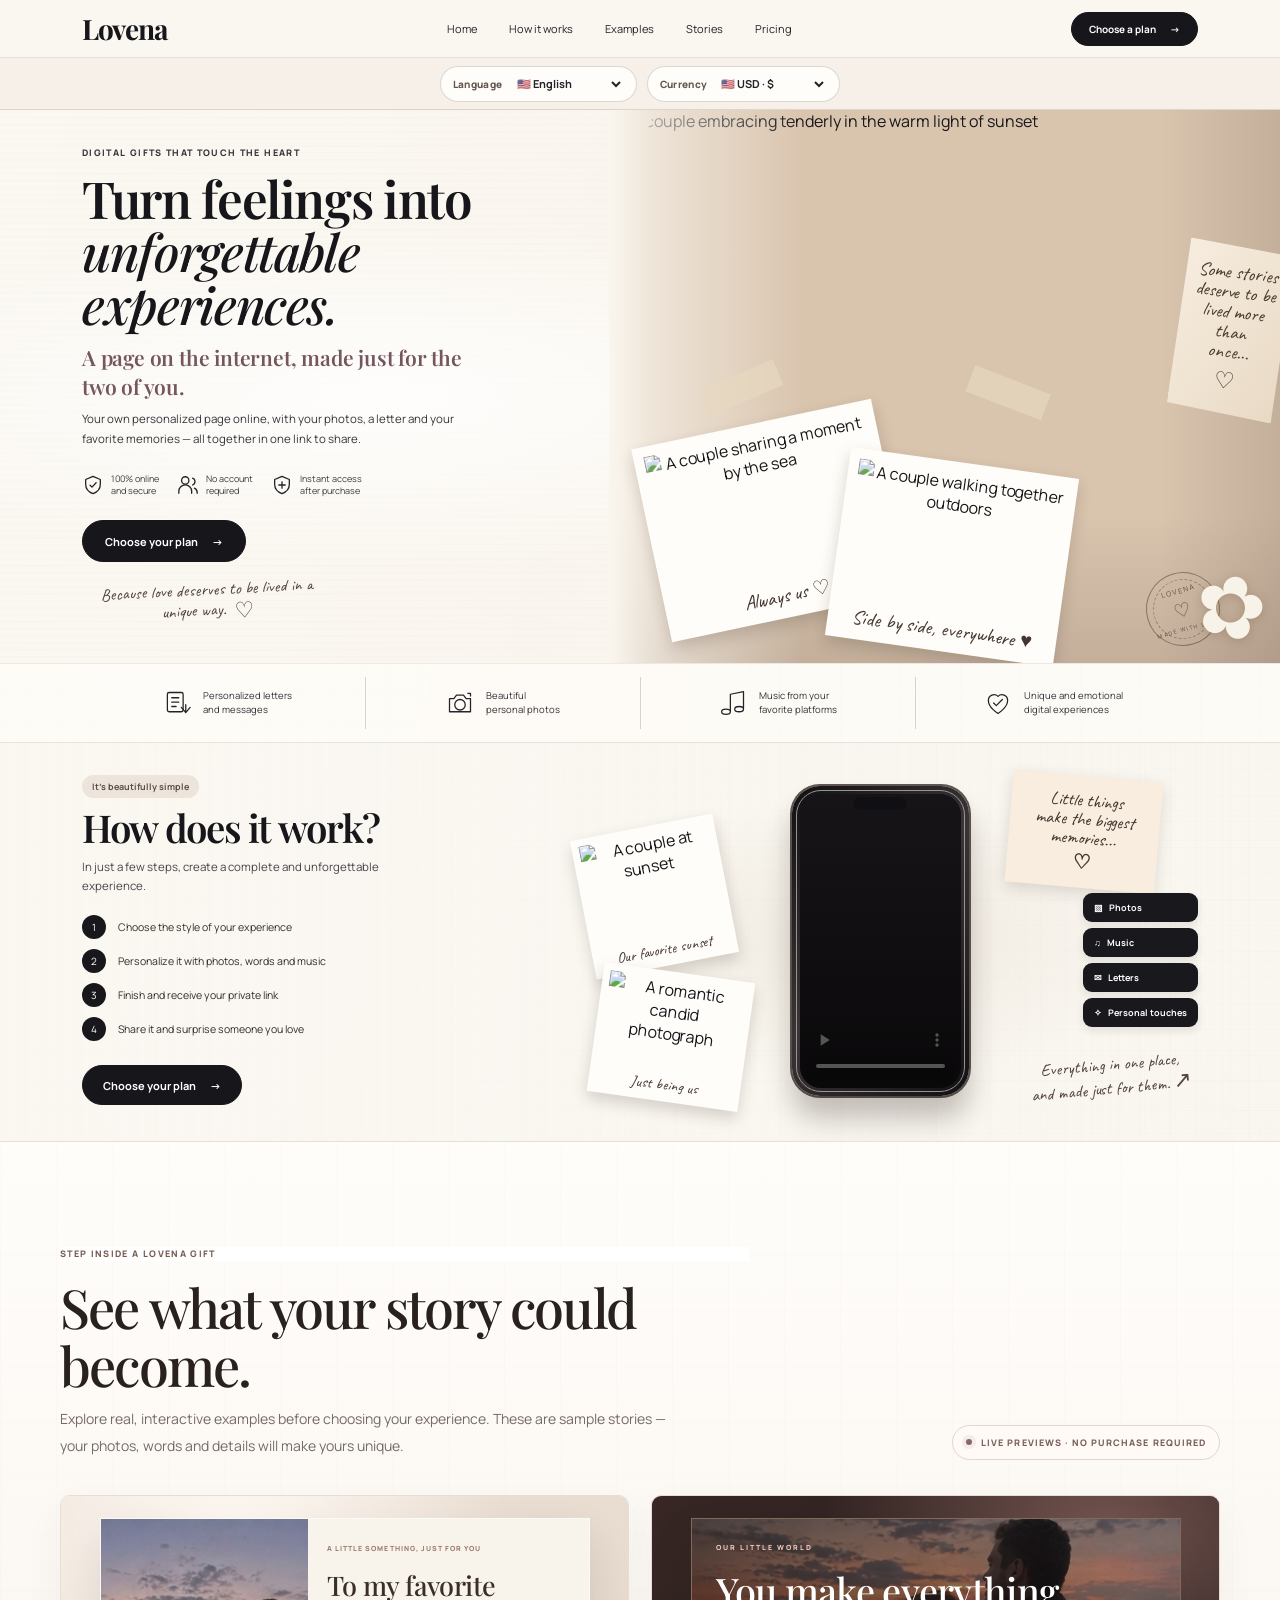
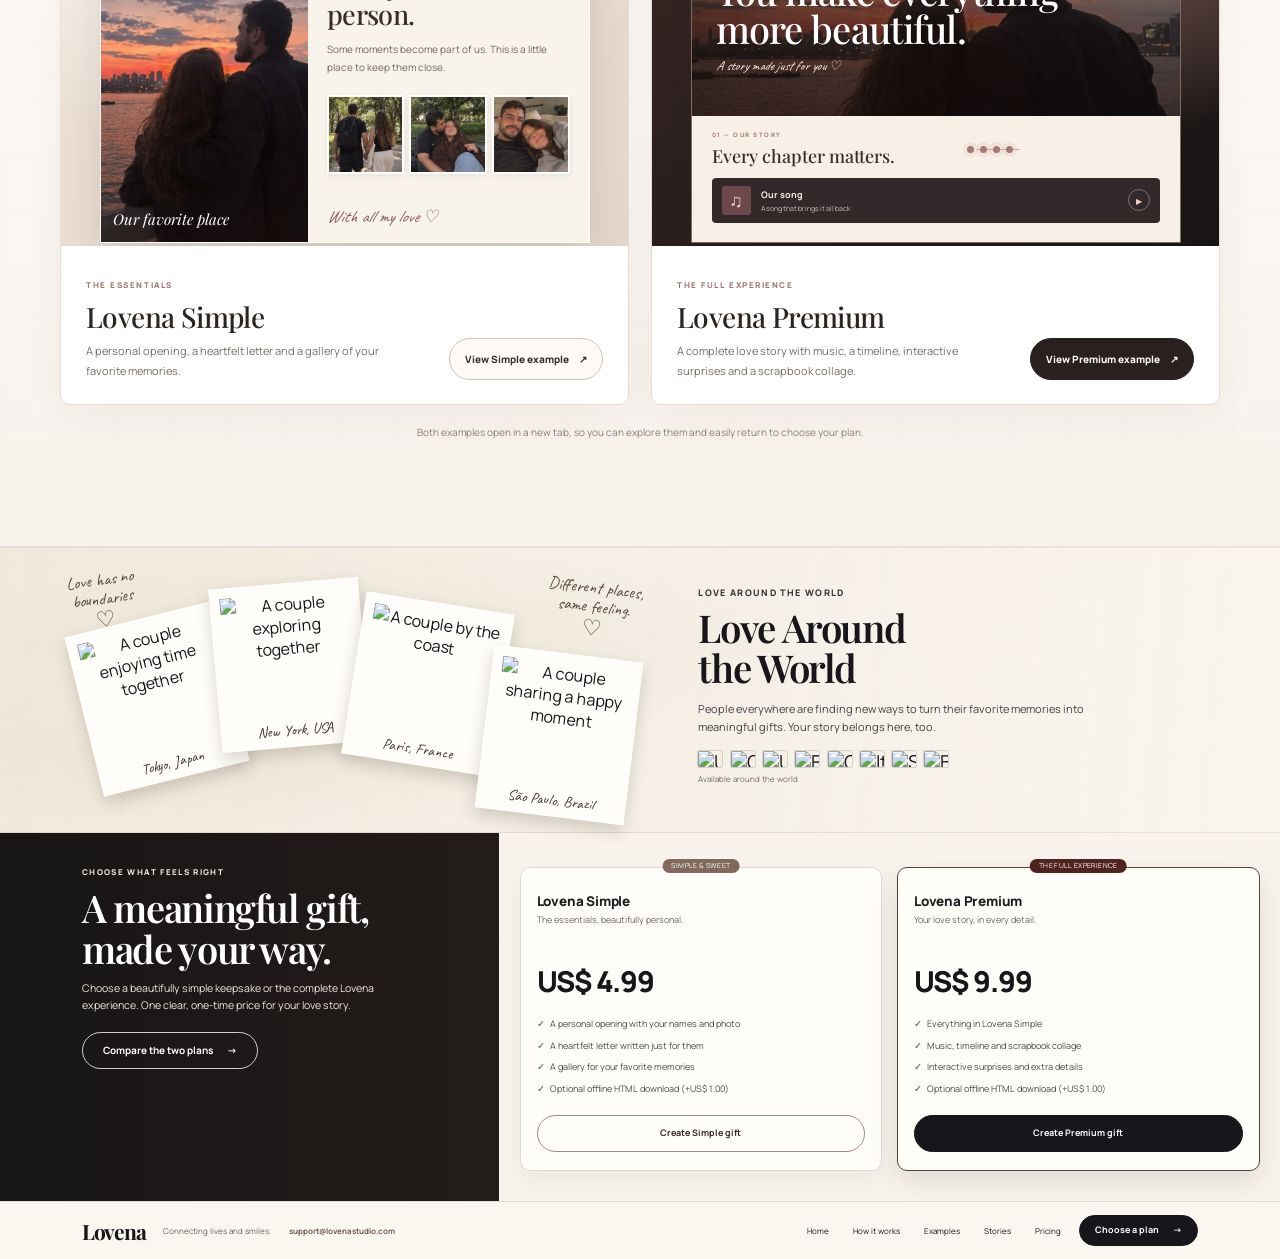
==== commit 4b71bb9d: "Restore Lovena landing page section before memory wall" ====
--- a/index.html
+++ b/index.html
@@ -2501,22 +2501,22 @@
     </div>
   </section>
 
-  <section class="lr-memory" id="love-world" aria-labelledby="love-world-title">
-    <div class="lr-memory-inner">
-      <div class="lr-memory-visual">
-        <div class="lr-memory-frame">
-          <img class="lr-memory-image" src="./assets/lovena-memory-wall.webp" alt="A dense collage of everyday snapshots showing different couples sharing ordinary moments at home, outdoors and while spending time together." loading="lazy" decoding="async" width="320" height="569">
-        </div>
-        <p class="lr-memory-disclosure">Illustrative collage created with AI. Your Lovena page is personalized with your own photos and memories.</p>
-      </div>
-      <div class="lr-memory-copy" id="loveWorldHeadingCopy">
-        <div class="lr-eyebrow">MADE OF LITTLE MOMENTS</div>
-        <h2 id="love-world-title">The little moments are the story.</h2>
-        <p>Not just anniversaries or big trips. The silly selfies, dinners at home, quiet Sundays, spontaneous plans and everyday moments that become your favorites.</p>
-        <p>Lovena brings the photos, words and memories that matter to you together in one personal page — made just for the two of you.</p>
-        <a class="lr-button lr-button-dark" href="#pricing">Create your Lovena <span aria-hidden="true">→</span></a>
-        <div class="lr-memory-caption" id="testimonials">Different lives. Ordinary moments. Memories worth keeping.</div>
-      </div>
+  <section class="lr-world" id="love-world" aria-labelledby="love-world-title">
+    <div class="lr-world-collage" aria-label="Lovena stories inspired by couples around the world">
+      <div class="lr-world-polaroid lr-world-photo-a"><img src="https://images.unsplash.com/photo-1466979939565-131c4b39a51b?auto=format&fit=crop&fm=jpg&q=83&w=700" alt="A couple enjoying time together" loading="lazy"><span>Tokyo, Japan</span></div>
+      <div class="lr-world-polaroid lr-world-photo-b"><img src="https://images.unsplash.com/photo-1522673607200-164d1b6ce486?auto=format&fit=crop&fm=jpg&q=83&w=700" alt="A couple exploring together" loading="lazy"><span>New York, USA</span></div>
+      <div class="lr-world-polaroid lr-world-photo-c"><img src="https://images.unsplash.com/photo-1519307212971-dd9561667ffb?auto=format&fit=crop&fm=jpg&q=83&w=700" alt="A couple by the coast" loading="lazy"><span>Paris, France</span></div>
+      <div class="lr-world-polaroid lr-world-photo-d"><img src="https://images.unsplash.com/photo-1545113431-d301296b14cc?auto=format&fit=crop&fm=jpg&q=83&w=700" alt="A couple sharing a happy moment" loading="lazy"><span>São Paulo, Brazil</span></div>
+      <div class="lr-world-doodle lr-world-doodle-left">Love has no<br>boundaries <span>♡</span></div>
+      <div class="lr-world-doodle lr-world-doodle-right">Different places,<br>same feeling. <span>♡</span></div>
+    </div>
+    <div class="lr-world-copy" id="loveWorldHeadingCopy">
+      <div class="lr-eyebrow">LOVE AROUND THE WORLD</div>
+      <h2 id="love-world-title">Love Around<br>the World</h2>
+      <p>People everywhere are finding new ways to turn their favorite memories into meaningful gifts. Your story belongs here, too.</p>
+      <div class="lr-flags" aria-label="A world of love"><span title="United States"><img src="https://flagcdn.com/us.svg" alt="United States flag" width="24" height="16" loading="lazy" decoding="async"></span><span title="Canada"><img src="https://flagcdn.com/ca.svg" alt="Canada flag" width="24" height="16" loading="lazy" decoding="async"></span><span title="United Kingdom"><img src="https://flagcdn.com/gb.svg" alt="United Kingdom flag" width="24" height="16" loading="lazy" decoding="async"></span><span title="France"><img src="https://flagcdn.com/fr.svg" alt="France flag" width="24" height="16" loading="lazy" decoding="async"></span><span title="Germany"><img src="https://flagcdn.com/de.svg" alt="Germany flag" width="24" height="16" loading="lazy" decoding="async"></span><span title="Italy"><img src="https://flagcdn.com/it.svg" alt="Italy flag" width="24" height="16" loading="lazy" decoding="async"></span><span title="Spain"><img src="https://flagcdn.com/es.svg" alt="Spain flag" width="24" height="16" loading="lazy" decoding="async"></span><span title="Brazil"><img src="https://flagcdn.com/br.svg" alt="Brazil flag" width="24" height="16" loading="lazy" decoding="async"></span></div>
+      <div class="lr-available">Available around the world</div>
+      <div class="lr-world-quote" id="testimonials"><span>“</span><p>Different stories, all worthy of being remembered.</p></div>
     </div>
   </section>
 
